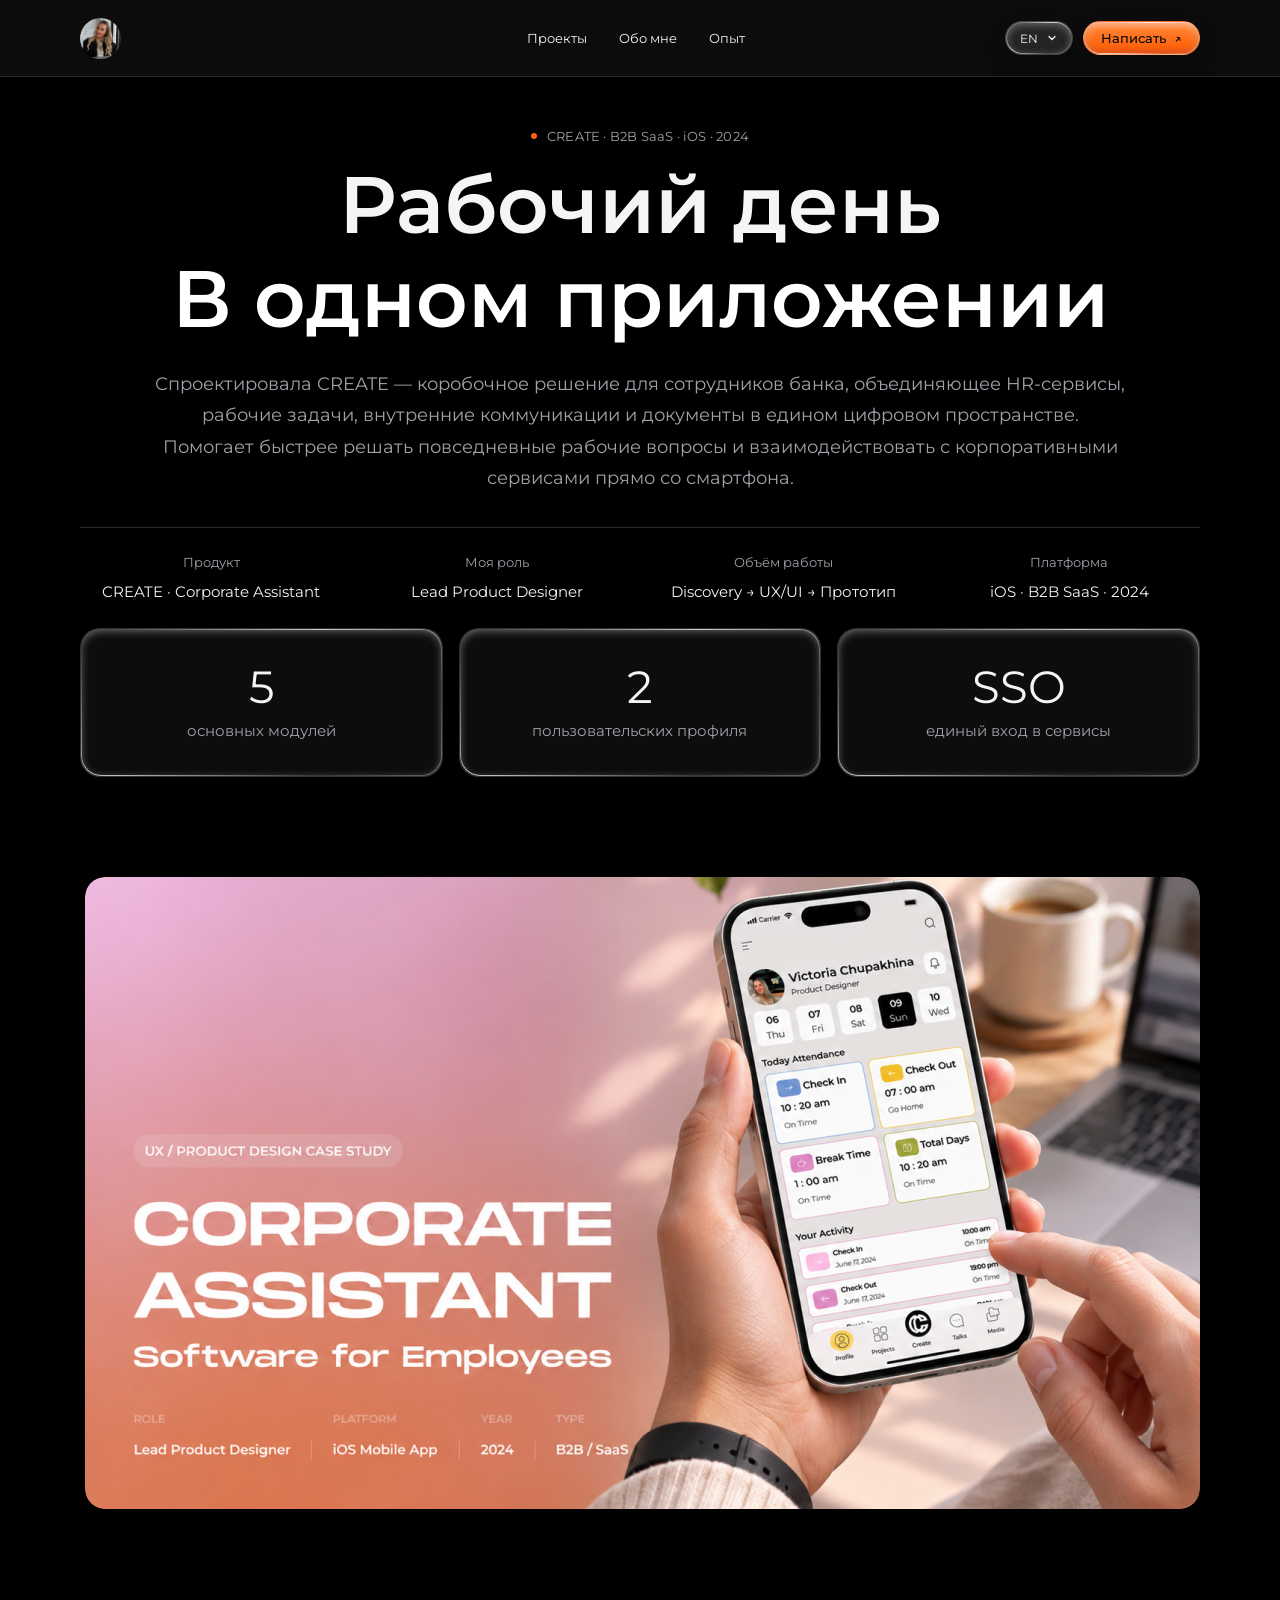
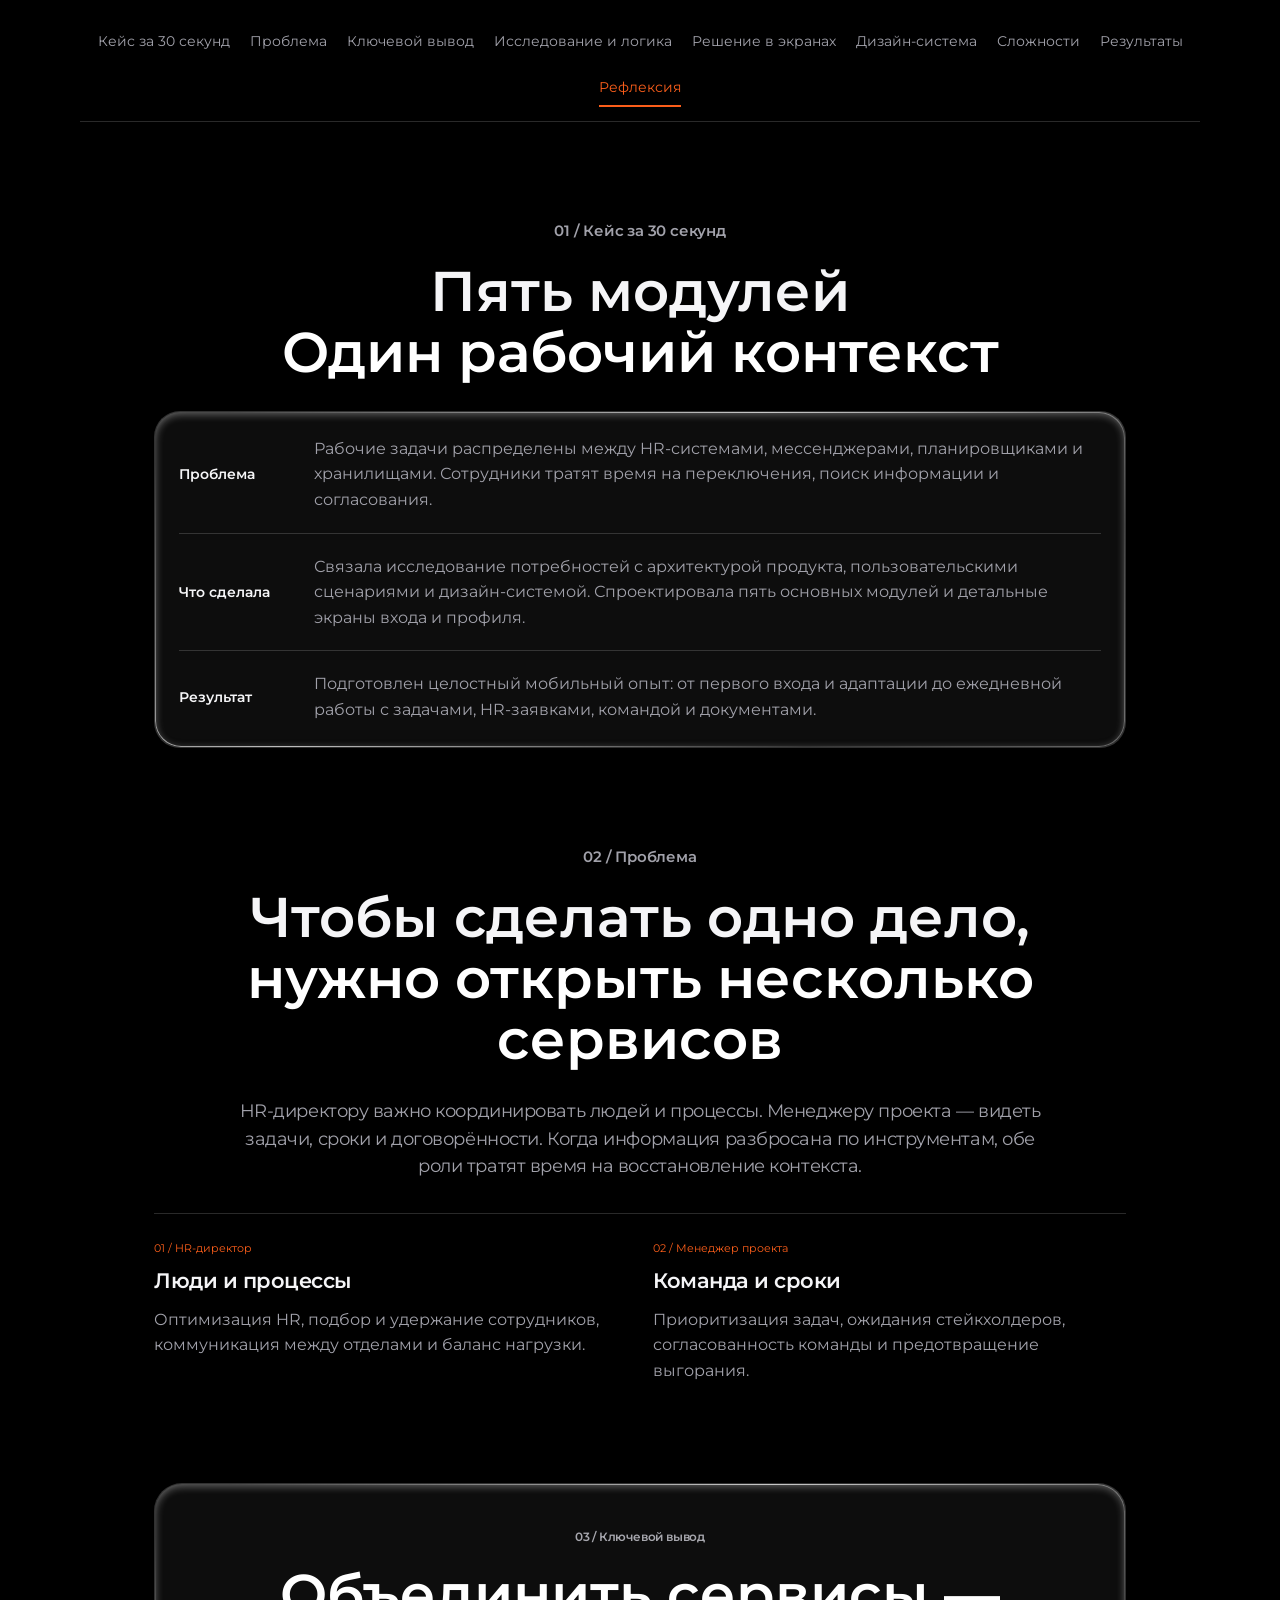
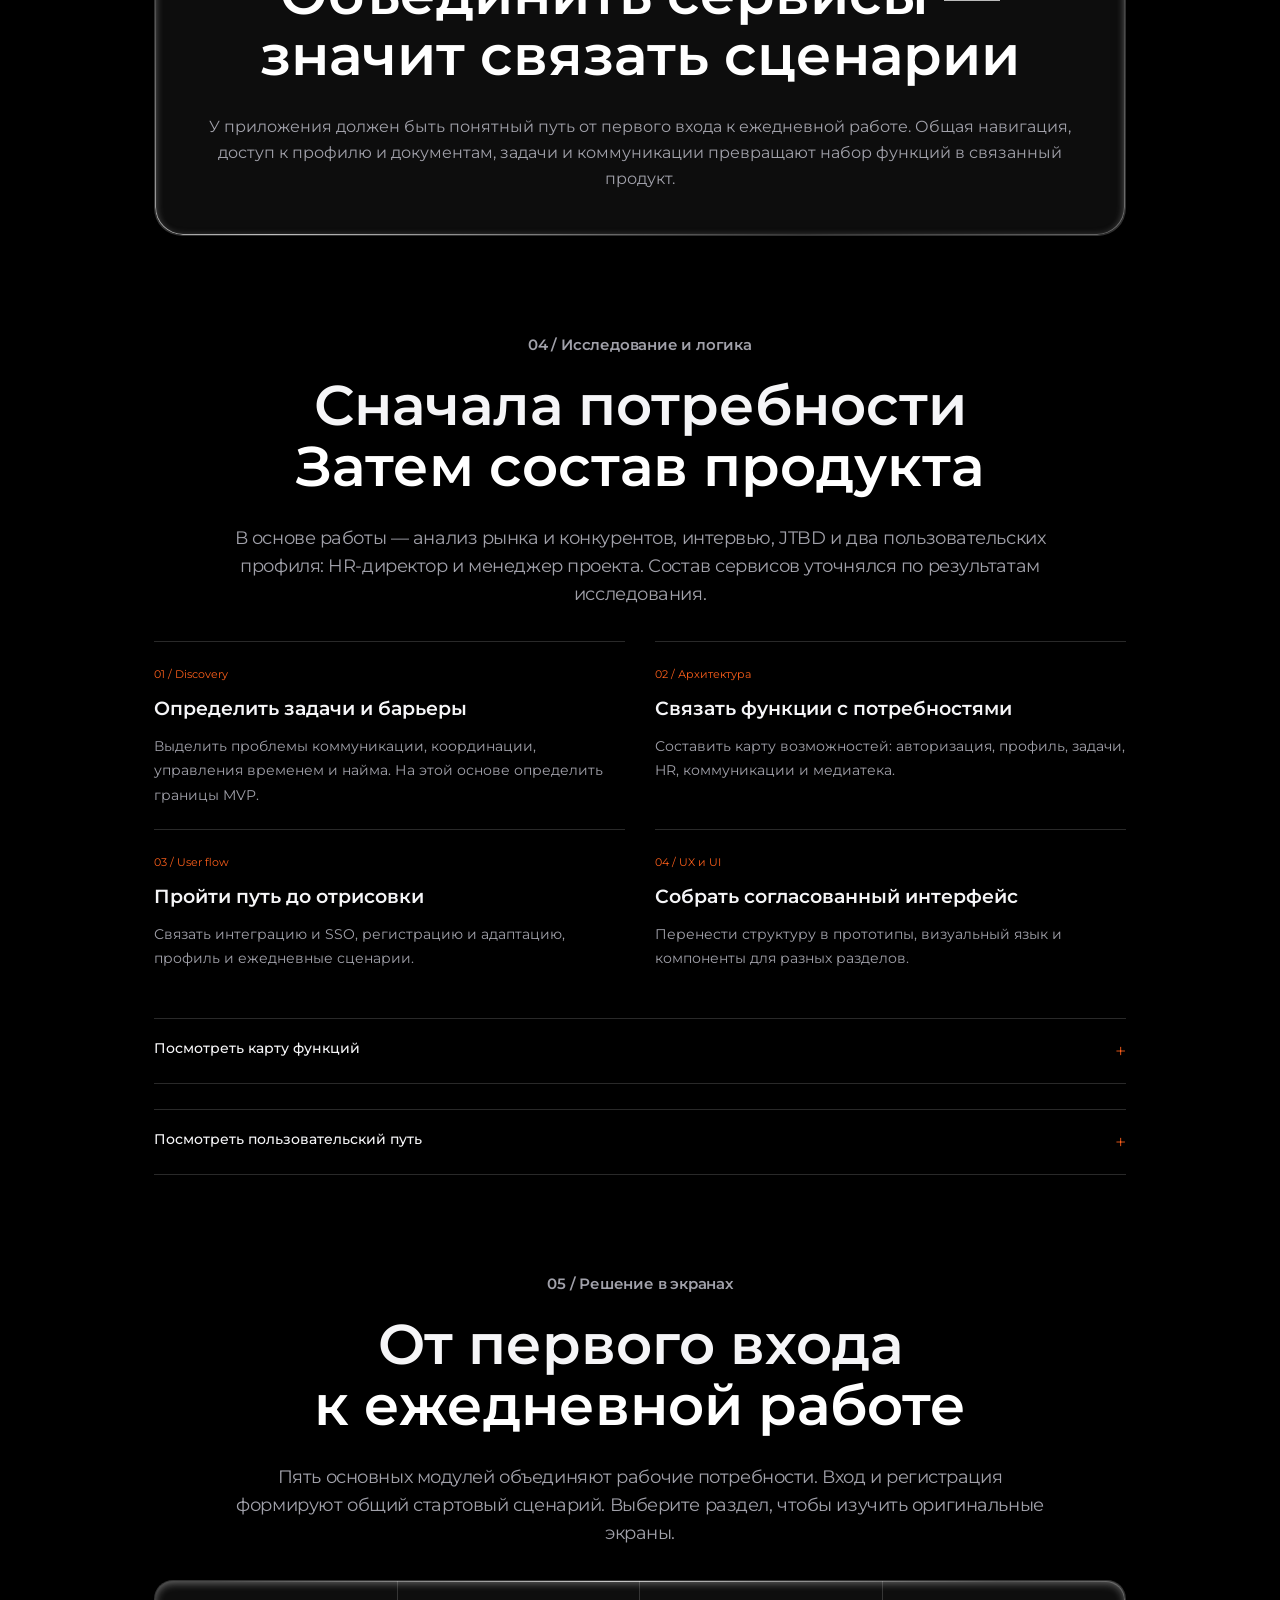
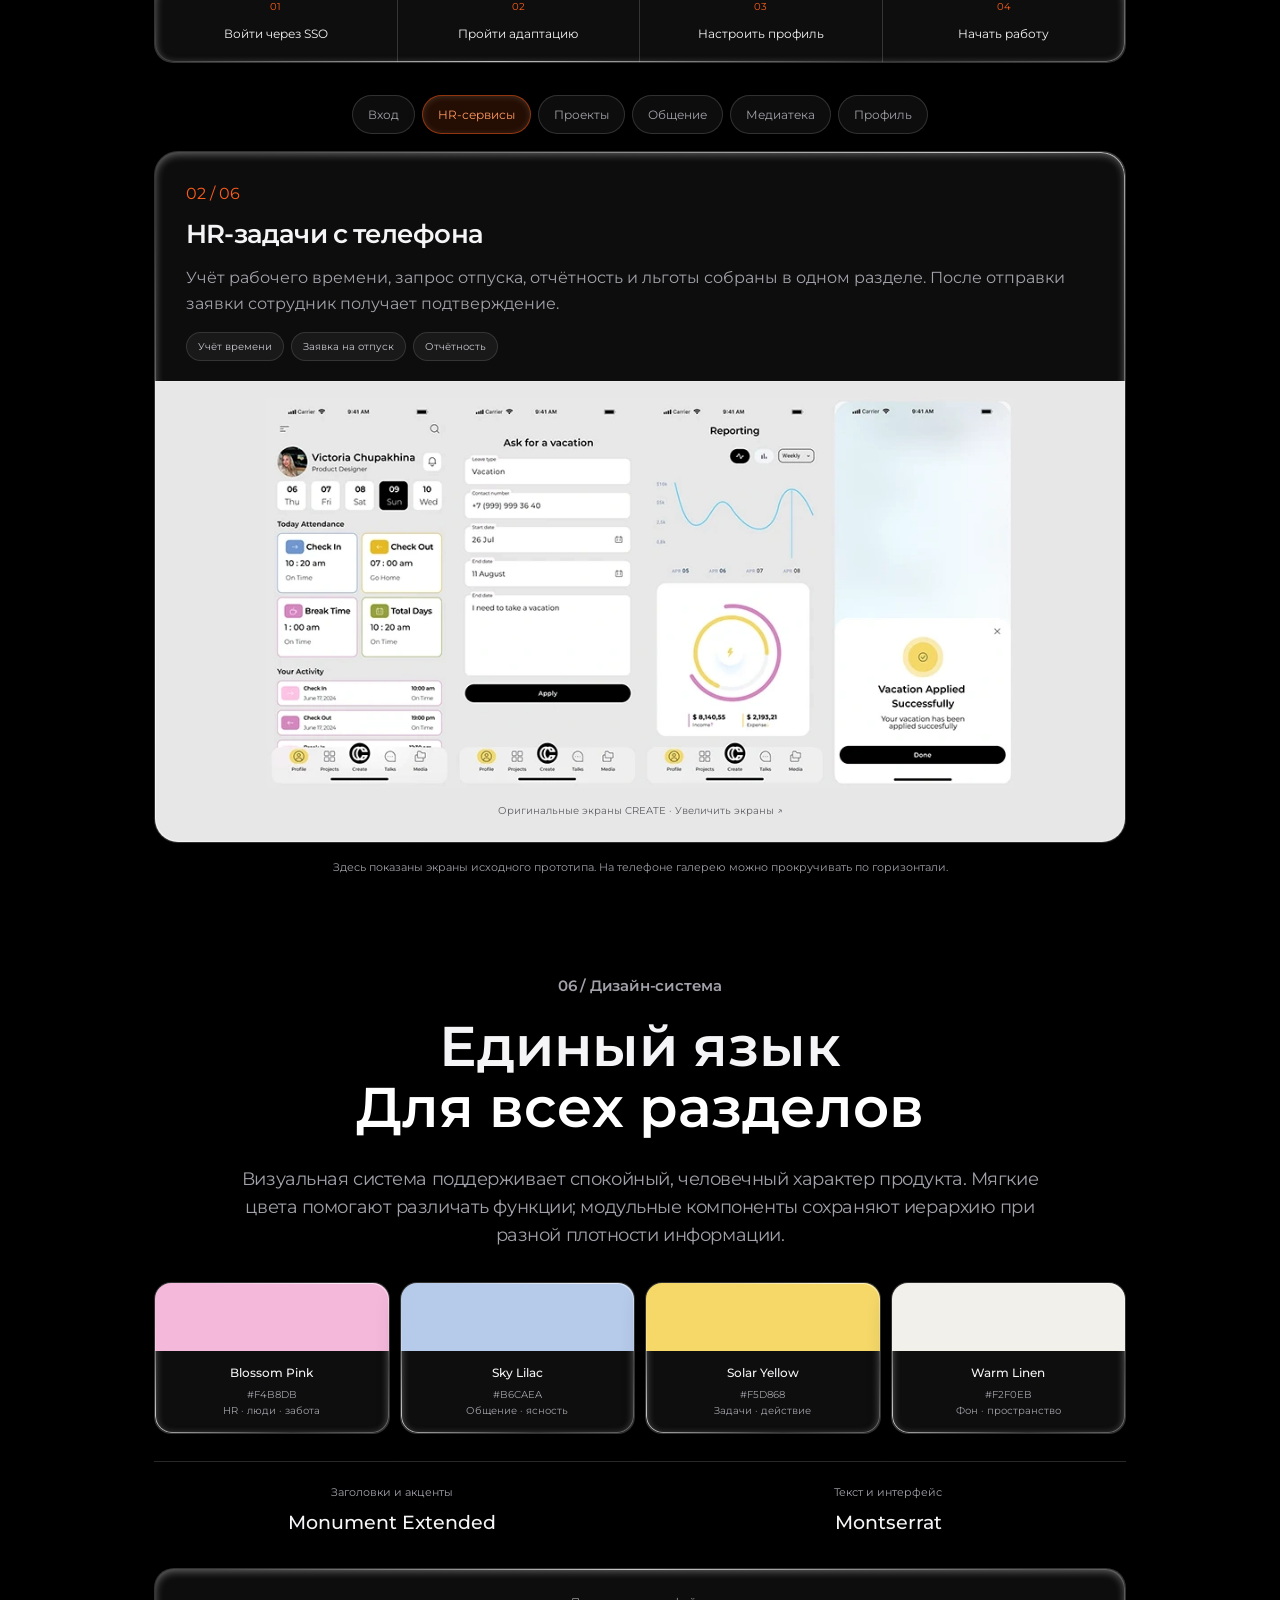
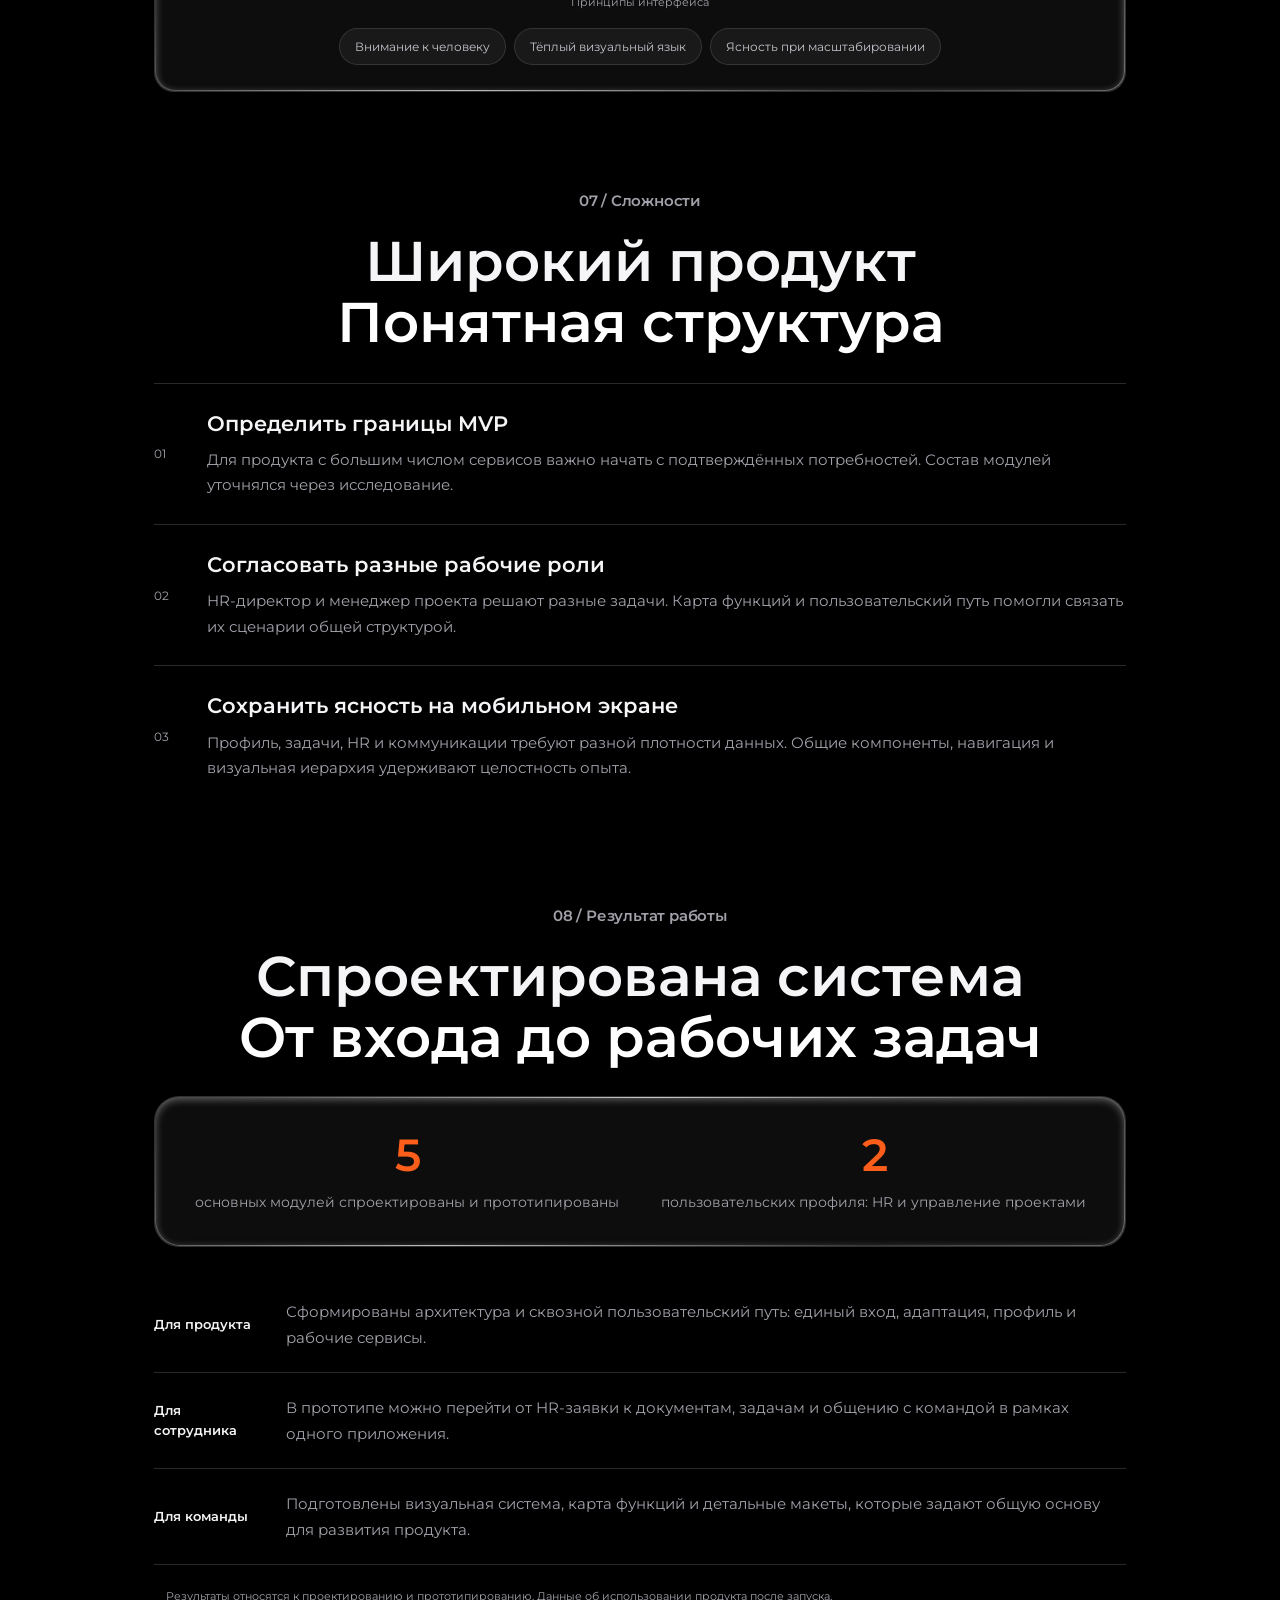
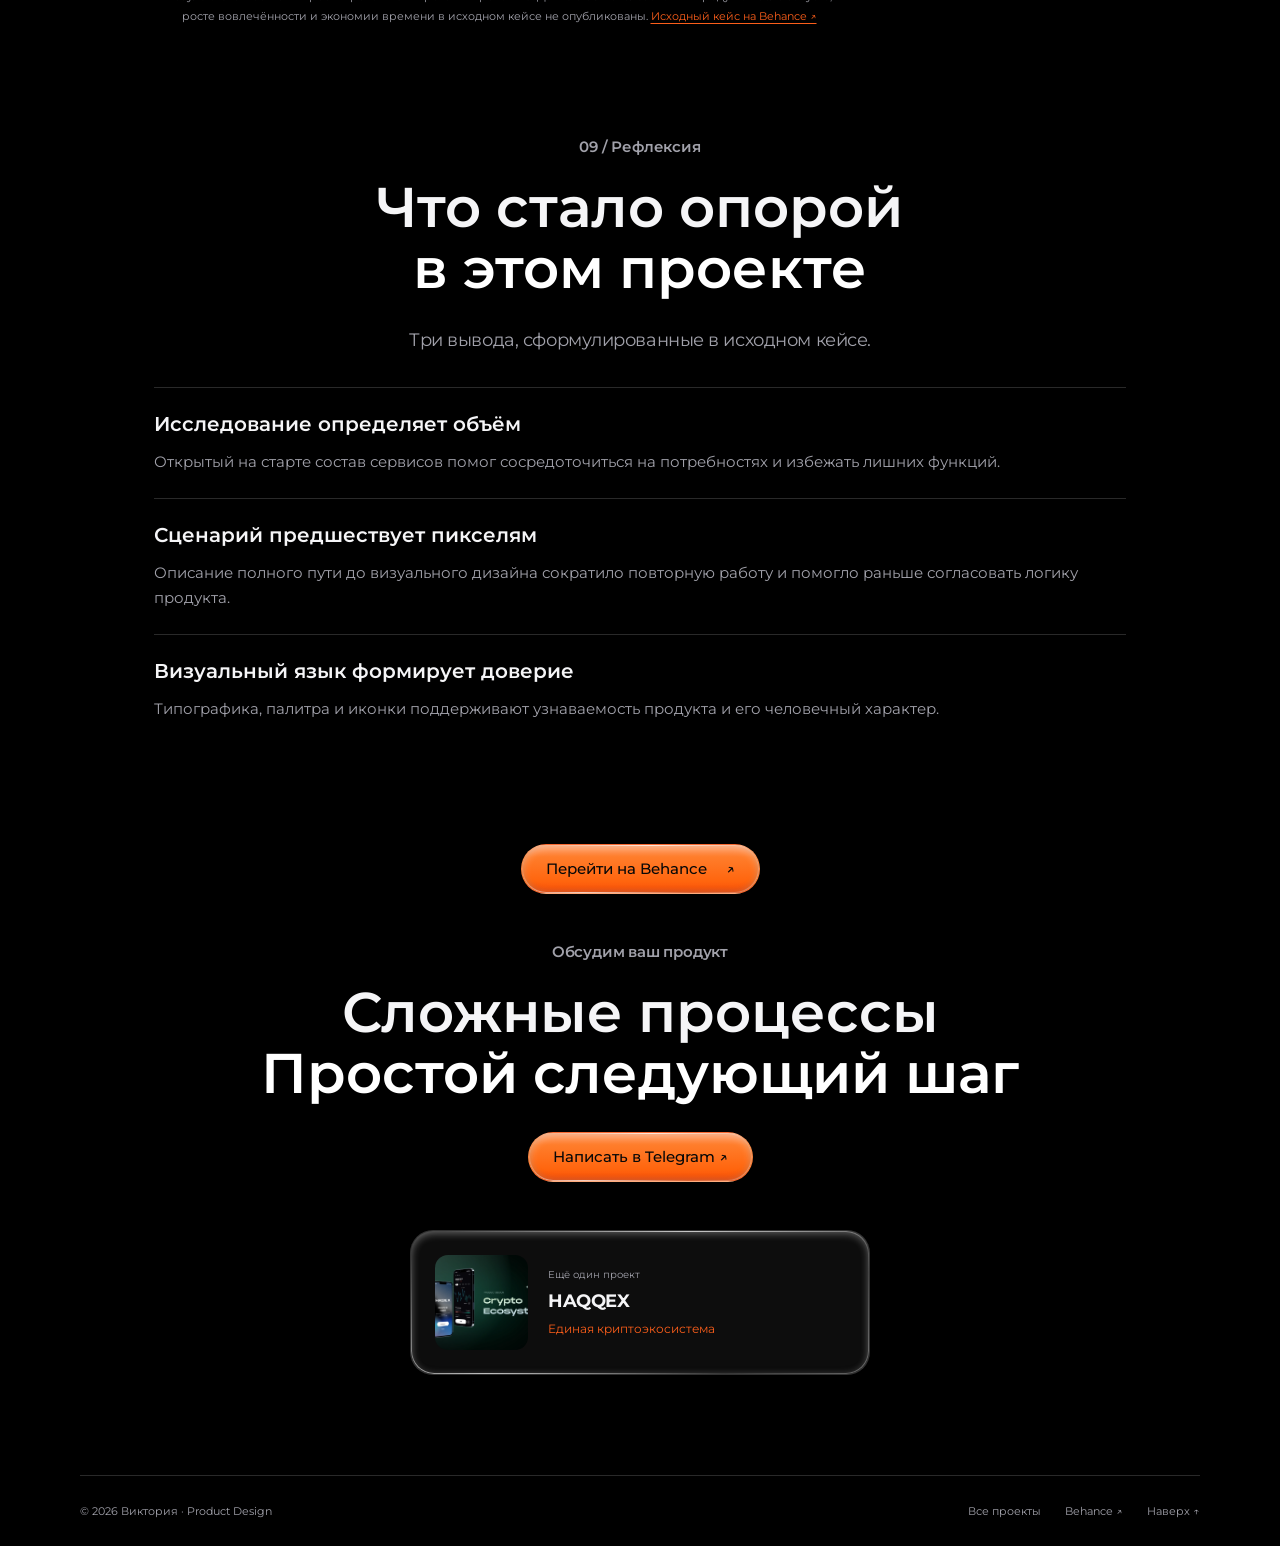
==== case/create/index.html @ 74d1cc62 "Match metric typography and drive mobile marquees reliably with JavaScript" ====
<!doctype html>
<html lang="ru">
<head>
  <meta charset="utf-8">
  <meta name="viewport" content="width=device-width, initial-scale=1">
  <meta name="theme-color" content="#000000">
  <meta name="description" content="CREATE — корпоративный ассистент. Как объединить HR, задачи, коммуникации и документы в одном мобильном продукте.">
  <meta property="og:title" content="CREATE. Рабочий день в одном приложении. — Виктория">
  <meta property="og:description" content="Исследование, архитектура, пять модулей и единая дизайн-система B2B SaaS.">
  <meta property="og:type" content="article">
  <title>CREATE — Виктория · Product Design</title>
  <link rel="icon" href="../../assets/favicon.svg" type="image/svg+xml">
  <link rel="stylesheet" href="../../style.css">
  <link rel="stylesheet" href="../../css/case.css">
  <link rel="stylesheet" href="../../css/case-create.css">
  <link rel="stylesheet" href="../../glass.css?v=case-unified-20261119">
  <link rel="stylesheet" href="../../css/case-create-glass.css">
  <link rel="stylesheet" href="../../css/case-unified.css?v=alignment-20261120">
  <script src="../../js/case-create.js?v=figma-20261123" defer></script>
  <link rel="stylesheet" href="../../css/magic-cursor.css?v=magic-wand-20261119">
  <script src="../../js/magic-cursor.js?v=magic-wand-20261119" defer></script>
  <link rel="alternate" type="text/plain" href="/readable/create.txt" title="Текстовая версия">
<link rel="preload" href="../../assets/fonts/montserrat-variable.ttf" as="font" type="font/ttf" crossorigin>
<link rel="stylesheet" href="../../css/case-figma.css?v=metrics-semibold-20261123">
<link rel="stylesheet" href="../../assets/fonts/montserrat.css?v=all-montserrat-20261122">
</head>
<body class="glass-page case-page case-unified create-page case-figma">
  <a class="skip-link" href="#main">К содержимому / Skip to content</a>
  <header class="site-header">
    <nav class="nav wrap" aria-label="Основная навигация">
      <a class="wordmark" href="../../"><span class="avatar"><img src="../../assets/ui/avatar.png" alt="Виктория" width="41" height="41"></span></a>
      <div class="nav-links"><a href="../../#work" data-copy="work">Проекты</a><a href="../../#about" data-copy="about">Обо мне</a><a href="../../#experience" data-copy="experience">Опыт</a></div>
      <div class="nav-actions"><div class="language-picker"><button id="case-language" class="language glass" type="button" aria-label="Выбрать язык" aria-haspopup="menu" aria-expanded="false" aria-controls="language-menu"><span id="language-label">RU</span><img src="../../assets/ui/chevron-down.svg" alt="" width="12" height="12"></button><div class="language-menu glass" id="language-menu" role="menu" aria-label="Язык / Language" hidden><button type="button" role="menuitemradio" data-language="ru" aria-checked="true"><span>Русский</span><span>RU</span></button><button type="button" role="menuitemradio" data-language="en" aria-checked="false"><span>English</span><span>EN</span></button></div></div><a class="small-cta" href="https://t.me/victoriachupakhina28" target="_blank" rel="noopener" data-copy="hello">Написать ↗</a></div>
    </nav>
    <div class="reading-progress" aria-hidden="true"><span id="reading-progress"></span></div>
  </header>
  <main id="main">
    <div id="case-content">
 <section class="case-hero wrap"><a class="back-link" href="../../?lang=ru#work">← Все проекты</a><p class="case-label"><i aria-hidden="true"></i>CREATE · B2B SaaS · iOS · 2024</p><h1>Рабочий день
<span>В одном приложении</span></h1><p class="case-intro">Спроектировала CREATE — коробочное решение для сотрудников банка, объединяющее HR-сервисы, рабочие задачи, внутренние коммуникации и документы в едином цифровом пространстве. Помогает быстрее решать повседневные рабочие вопросы и взаимодействовать с корпоративными сервисами прямо со смартфона.</p><dl class="case-facts"><div><dt>Продукт</dt><dd>CREATE · Corporate Assistant</dd></div><div><dt>Моя роль</dt><dd>Lead Product Designer</dd></div><div><dt>Объём работы</dt><dd>Discovery → UX/UI → Прототип</dd></div><div><dt>Платформа</dt><dd>iOS · B2B SaaS · 2024</dd></div></dl><div class="case-metrics"><div class="case-metric"><strong>5</strong><span>основных модулей</span></div><div class="case-metric"><strong>2</strong><span>пользовательских профиля</span></div><div class="case-metric"><strong>SSO</strong><span>единый вход в сервисы</span></div></div></section>
 <figure class="wrap create-cover"><img src="../../assets/cases/create/figma-cover-20261123.png" alt="CORPORATE ASSISTANT / 2024 — CREATE · Corporate Assistant" width="1115" height="632" fetchpriority="high"></figure>
 <div class="case-layout wrap"><nav class="case-toc" aria-label="В этом кейсе"><p>В этом кейсе</p><a href="#overview">Кейс за 30 секунд</a><a href="#problem">Проблема</a><a href="#insight">Ключевой вывод</a><a href="#research">Исследование и логика</a><a href="#design">Решение в экранах</a><a href="#system">Дизайн-система</a><a href="#challenges">Сложности</a><a href="#results">Результаты</a><a href="#reflection">Рефлексия</a></nav><div class="case-body">
 <section class="case-section" id="overview"><p class="eyebrow">01 / Кейс за 30 секунд</p><h2>Пять модулей<br>

<span class="heading-accent">Один рабочий контекст</span></h2><div class="summary-panel"><div class="summary-row"><h3>Проблема</h3><p>Рабочие задачи распределены между HR-системами, мессенджерами, планировщиками и хранилищами. Сотрудники тратят время на переключения, поиск информации и согласования.</p></div><div class="summary-row"><h3>Что сделала</h3><p>Связала исследование потребностей с архитектурой продукта, пользовательскими сценариями и дизайн-системой. Спроектировала пять основных модулей и детальные экраны входа и профиля.</p></div><div class="summary-row"><h3>Результат</h3><p>Подготовлен целостный мобильный опыт: от первого входа и адаптации до ежедневной работы с задачами, HR-заявками, командой и документами.</p></div></div></section>
 <section class="case-section" id="problem"><p class="eyebrow">02 / Проблема</p><h2>Чтобы сделать одно дело,<br>

<span class="heading-accent">нужно открыть несколько сервисов</span></h2><p class="body-copy">HR-директору важно координировать людей и процессы. Менеджеру проекта — видеть задачи, сроки и договорённости. Когда информация разбросана по инструментам, обе роли тратят время на восстановление контекста.</p><div class="role-pair"><article><span>01 / HR-директор</span><h3>Люди и процессы</h3><p>Оптимизация HR, подбор и удержание сотрудников, коммуникация между отделами и баланс нагрузки.</p></article><article><span>02 / Менеджер проекта</span><h3>Команда и сроки</h3><p>Приоритизация задач, ожидания стейкхолдеров, согласованность команды и предотвращение выгорания.</p></article></div></section>
 <section class="case-section" id="insight"><div class="insight-panel"><p class="eyebrow">03 / Ключевой вывод</p><h2>Объединить сервисы —<br>

<span>значит связать сценарии</span></h2><p>У приложения должен быть понятный путь от первого входа к ежедневной работе. Общая навигация, доступ к профилю и документам, задачи и коммуникации превращают набор функций в связанный продукт.</p></div></section>
 <section class="case-section" id="research"><p class="eyebrow">04 / Исследование и логика</p><h2>Сначала потребности<br>

<span class="heading-accent">Затем состав продукта</span></h2><p class="body-copy">В основе работы — анализ рынка и конкурентов, интервью, JTBD и два пользовательских профиля: HR-директор и менеджер проекта. Состав сервисов уточнялся по результатам исследования.</p><div class="research-list"><article><small>01 / Discovery</small><h3>Определить задачи и барьеры</h3><p>Выделить проблемы коммуникации, координации, управления временем и найма. На этой основе определить границы MVP.</p></article><article><small>02 / Архитектура</small><h3>Связать функции с потребностями</h3><p>Составить карту возможностей: авторизация, профиль, задачи, HR, коммуникации и медиатека.</p></article><article><small>03 / User flow</small><h3>Пройти путь до отрисовки</h3><p>Связать интеграцию и SSO, регистрацию и адаптацию, профиль и ежедневные сценарии.</p></article><article><small>04 / UX и UI</small><h3>Собрать согласованный интерфейс</h3><p>Перенести структуру в прототипы, визуальный язык и компоненты для разных разделов.</p></article></div><details class="case-disclosure"><summary><span>Посмотреть карту функций</span><span aria-hidden="true">+</span></summary><figure><button class="plain-image" type="button" data-zoom="architecture.webp" aria-label="Увеличить экраны ↗"><img src="../../assets/cases/create/architecture.webp" alt="Оригинальная карта функций CREATE: авторизация и разделы приложения" loading="lazy" width="1400" height="1503"></button></figure></details><details class="case-disclosure"><summary><span>Посмотреть пользовательский путь</span><span aria-hidden="true">+</span></summary><figure><button class="plain-image" type="button" data-zoom="user-flow.webp" aria-label="Увеличить экраны ↗"><img src="../../assets/cases/create/user-flow.webp" alt="Оригинальный пользовательский путь CREATE: от входа к повседневным сценариям" loading="lazy" width="1400" height="1233"></button></figure></details></section>
 <section class="case-section" id="design"><p class="eyebrow">05 / Решение в экранах</p><h2>От первого входа<br>

<span class="heading-accent">к ежедневной работе</span></h2><p class="body-copy">Пять основных модулей объединяют рабочие потребности. Вход и регистрация формируют общий стартовый сценарий. Выберите раздел, чтобы изучить оригинальные экраны.</p><div class="journey-strip"><div><span>01</span><p>Войти через SSO</p></div><div><span>02</span><p>Пройти адаптацию</p></div><div><span>03</span><p>Настроить профиль</p></div><div><span>04</span><p>Начать работу</p></div></div><div class="module-browser"><div class="module-tabs" role="tablist" aria-label="Оригинальные экраны CREATE"><button type="button" class="module-tab" id="module-0" data-module="0" role="tab" aria-controls="module-panel" aria-selected="false" tabindex="-1">Вход</button><button type="button" class="module-tab" id="module-1" data-module="1" role="tab" aria-controls="module-panel" aria-selected="true" tabindex="0">HR-сервисы</button><button type="button" class="module-tab" id="module-2" data-module="2" role="tab" aria-controls="module-panel" aria-selected="false" tabindex="-1">Проекты</button><button type="button" class="module-tab" id="module-3" data-module="3" role="tab" aria-controls="module-panel" aria-selected="false" tabindex="-1">Общение</button><button type="button" class="module-tab" id="module-4" data-module="4" role="tab" aria-controls="module-panel" aria-selected="false" tabindex="-1">Медиатека</button><button type="button" class="module-tab" id="module-5" data-module="5" role="tab" aria-controls="module-panel" aria-selected="false" tabindex="-1">Профиль</button></div><div class="module-panel" id="module-panel" role="tabpanel" tabindex="0"><div class="module-copy"><p class="module-count">02 / 06</p><h3>HR-задачи с телефона</h3><p>Учёт рабочего времени, запрос отпуска, отчётность и льготы собраны в одном разделе. После отправки заявки сотрудник получает подтверждение.</p><ul><li>Учёт времени</li><li>Заявка на отпуск</li><li>Отчётность</li></ul></div><figure class="module-art"><button type="button" data-zoom="hr.webp" aria-label="Увеличить экраны ↗"><img src="../../assets/cases/create/hr.webp" alt="CREATE: учёт рабочего времени, форма отпуска, отчётность и подтверждение заявки" width="835" height="436"></button><figcaption>Оригинальные экраны CREATE · Увеличить экраны ↗</figcaption></figure></div><p class="gallery-note">Здесь показаны экраны исходного прототипа. На телефоне галерею можно прокручивать по горизонтали.</p></div></section>
 <section class="case-section" id="system"><p class="eyebrow">06 / Дизайн-система</p><h2>Единый язык<br>

<span class="heading-accent">Для всех разделов</span></h2><p class="body-copy">Визуальная система поддерживает спокойный, человечный характер продукта. Мягкие цвета помогают различать функции; модульные компоненты сохраняют иерархию при разной плотности информации.</p><div class="token-grid"><div class="token" style="--token:#F4B8DB"><i aria-hidden="true"></i><div><strong>Blossom Pink</strong><small>#F4B8DB<br>HR · люди · забота</small></div></div><div class="token" style="--token:#B6CAEA"><i aria-hidden="true"></i><div><strong>Sky Lilac</strong><small>#B6CAEA<br>Общение · ясность</small></div></div><div class="token" style="--token:#F5D868"><i aria-hidden="true"></i><div><strong>Solar Yellow</strong><small>#F5D868<br>Задачи · действие</small></div></div><div class="token" style="--token:#F2F0EB"><i aria-hidden="true"></i><div><strong>Warm Linen</strong><small>#F2F0EB<br>Фон · пространство</small></div></div></div><div class="type-row"><div><span>Заголовки и акценты</span><strong>Monument Extended</strong></div><div><span>Текст и интерфейс</span><strong>Montserrat</strong></div></div><div class="design-principles"><p>Принципы интерфейса</p><div class="principles"><span>Внимание к человеку</span><span>Тёплый визуальный язык</span><span>Ясность при масштабировании</span></div></div></section>
 <section class="case-section" id="challenges"><p class="eyebrow">07 / Сложности</p><h2>Широкий продукт<br>

<span class="heading-accent">Понятная структура</span></h2><ol class="challenges"><li><span class="number">01</span><div><h3>Определить границы MVP</h3><p>Для продукта с большим числом сервисов важно начать с подтверждённых потребностей. Состав модулей уточнялся через исследование.</p></div></li><li><span class="number">02</span><div><h3>Согласовать разные рабочие роли</h3><p>HR-директор и менеджер проекта решают разные задачи. Карта функций и пользовательский путь помогли связать их сценарии общей структурой.</p></div></li><li><span class="number">03</span><div><h3>Сохранить ясность на мобильном экране</h3><p>Профиль, задачи, HR и коммуникации требуют разной плотности данных. Общие компоненты, навигация и визуальная иерархия удерживают целостность опыта.</p></div></li></ol></section>
 <section class="case-section" id="results"><p class="eyebrow">08 / Результат работы</p><h2>Спроектирована система<br>

<span class="heading-accent">От входа до рабочих задач</span></h2><div class="result-hero"><div><strong>5</strong><p>основных модулей спроектированы и прототипированы</p></div><div><strong>2</strong><p>пользовательских профиля: HR и управление проектами</p></div></div><div class="result-breakdown"><article><h3>Для продукта</h3><p>Сформированы архитектура и сквозной пользовательский путь: единый вход, адаптация, профиль и рабочие сервисы.</p></article><article><h3>Для сотрудника</h3><p>В прототипе можно перейти от HR-заявки к документам, задачам и общению с командой в рамках одного приложения.</p></article><article><h3>Для команды</h3><p>Подготовлены визуальная система, карта функций и детальные макеты, которые задают общую основу для развития продукта.</p></article></div><p class="measurement-note">Результаты относятся к проектированию и прототипированию. Данные об использовании продукта после запуска, росте вовлечённости и экономии времени в исходном кейсе не опубликованы. <a href="https://www.behance.net/gallery/209329083/CREATE-(Corporate-assistant)-Software-for-HR" target="_blank" rel="noopener">Исходный кейс на Behance ↗</a></p></section>
 <section class="case-section" id="reflection"><p class="eyebrow">09 / Рефлексия</p><h2>Что стало опорой<br>

<span class="heading-accent">в этом проекте</span></h2><p class="body-copy">Три вывода, сформулированные в исходном кейсе.</p><ul class="reflection-list"><li><h3>Исследование определяет объём</h3><p>Открытый на старте состав сервисов помог сосредоточиться на потребностях и избежать лишних функций.</p></li><li><h3>Сценарий предшествует пикселям</h3><p>Описание полного пути до визуального дизайна сократило повторную работу и помогло раньше согласовать логику продукта.</p></li><li><h3>Визуальный язык формирует доверие</h3><p>Типографика, палитра и иконки поддерживают узнаваемость продукта и его человечный характер.</p></li></ul></section>
 </div></div><section class="case-bottom" id="full-case"><div class="case-bottom-inner wrap"><a class="button primary" href="https://www.behance.net/gallery/209329083/CREATE-(Corporate-assistant)-Software-for-HR" target="_blank" rel="noopener">Перейти на Behance<span aria-hidden="true">↗</span></a><div><p class="eyebrow">Обсудим ваш продукт</p><h2>Сложные процессы<br>

<span class="heading-accent">Простой следующий шаг</span></h2><a class="button primary" href="https://t.me/victoriachupakhina28" target="_blank" rel="noopener">Написать в Telegram ↗</a></div><a class="case-next" href="https://www.behance.net/gallery/171243765/HAQQEX" target="_blank" rel="noopener"><img src="../../assets/cases/haqqex/hero.webp" alt="HAQQEX" loading="lazy" width="93" height="95"><div><small>Ещё один проект</small><h3>HAQQEX</h3><span>Единая криптоэкосистема</span></div></a></div></section></div>
  </main>
  <footer class="footer wrap"><p>© 2026 <span data-copy="name">Виктория</span> · Product Design</p><div><a href="../../#work" data-copy="allWork">Все проекты</a><a href="https://www.behance.net/victoriabraf2f" target="_blank" rel="noopener">Behance ↗</a><a href="#main" data-copy="top">Наверх ↑</a></div></footer>
  <dialog id="screen-dialog" class="screen-dialog" aria-label="Экран продукта"><button class="dialog-close" type="button" autofocus aria-label="Закрыть">×</button><img id="dialog-image" alt="" width="1920" height="1366"></dialog>
</body>
</html>
---- style.css ----
:root{--ink:#1d1d1f;--muted:#6e6e73;--blue:#0071e3;--surface:#f5f5f7;--line:#d2d2d7;--white:#fff;--radius:28px}*{box-sizing:border-box}html{scroll-behavior:smooth;scroll-padding-top:100px}body{margin:0;background:#fff;color:var(--ink);font-family:'Montserrat',sans-serif;-webkit-font-smoothing:antialiased}a{color:inherit;text-decoration:none}button{font:inherit}button,a,summary{-webkit-tap-highlight-color:transparent}button,summary{cursor:pointer}a:focus-visible,button:focus-visible,summary:focus-visible{outline:3px solid var(--blue);outline-offset:6px}button{color:inherit}img{display:block;width:100%;height:auto}.wrap{width:min(1120px,calc(100% - 80px));margin-inline:auto}.site-header{position:sticky;top:0;z-index:20;background:rgba(255,255,255,.86);backdrop-filter:blur(24px);-webkit-backdrop-filter:blur(24px);border-bottom:1px solid #0000000d}.nav{height:72px;display:flex;align-items:center;justify-content:space-between;gap:24px}.wordmark{display:flex;align-items:center;gap:10px;font-size:15px;font-weight:600;letter-spacing:-.4px}.monogram{font-size:30px;font-weight:700;letter-spacing:-3px;line-height:1;transform:translateY(-3px);margin-right:4px}.nav-links,.nav-actions{display:flex;align-items:center;gap:32px;font-size:13px}.nav-links a:hover,.footer a:hover{color:var(--blue)}.nav-actions{gap:20px}.language{border:0;background:transparent;padding:8px 0;font-size:12px;color:var(--muted)}.small-cta{background:var(--blue);color:#fff;border-radius:30px;padding:9px 17px}.hero{text-align:center;padding-top:100px;padding-bottom:0}.eyebrow{font-size:15px;font-weight:600;margin:0 0 21px;letter-spacing:-.2px}.hero>.eyebrow{color:var(--muted)}h1,h2,h3,p{margin-top:0}h1{font-size:clamp(48px,6.3vw,84px);font-weight:650;letter-spacing:-4.2px;line-height:1.04;margin-bottom:28px}h1 span{background:linear-gradient(100deg,#0071e3 15%,#535bd4 90%);-webkit-background-clip:text;background-clip:text;color:transparent}.hero-description{font-size:21px;line-height:1.5;letter-spacing:-.4px;color:var(--muted);margin-bottom:29px}.hero-actions,.contact-actions{display:flex;align-items:center;justify-content:center;gap:29px}.button{display:inline-flex;align-items:center;justify-content:center;gap:19px;padding:15px 24px;border-radius:40px;font-size:15px;line-height:1.2;transition:background .2s,transform .2s}.primary{color:#fff;background:var(--blue)}.primary:hover,.small-cta:hover{background:#0077ed}.button:hover{transform:translateY(-2px)}.text-link{color:var(--blue);font-size:16px;line-height:1.5}.text-link:hover{text-decoration:underline;text-underline-offset:4px}.text-link span{display:inline-block;margin-left:5px}.hero-domains{margin:27px 0 52px;color:#86868b;font-size:12px;letter-spacing:.45px}.highlights{display:grid;grid-template-columns:repeat(4,1fr);gap:12px;text-align:left}.highlight{border-radius:22px;background:var(--surface);padding:26px 25px;min-height:177px}.highlight:nth-child(2){background:#edf5ff}.highlight:nth-child(3){background:#f0effa}.highlight:nth-child(4){background:#1d1d1f;color:#fff}.highlight .kicker{display:block;font-size:12px;color:var(--muted);margin-bottom:23px}.highlight:last-child .kicker{color:#b5b5bd}.highlight strong{display:block;font-size:36px;line-height:1.06;font-weight:600;letter-spacing:-1.6px}.highlight p{font-size:13px;line-height:1.4;margin:10px 0 0;color:var(--muted)}.highlight:last-child p{color:#b5b5bd}.section{padding-top:112px;padding-bottom:112px}h2{font-size:clamp(36px,4.4vw,56px);line-height:1.09;letter-spacing:-2.3px;font-weight:600;margin-bottom:0}h2 span{color:var(--muted)}.about{display:grid;grid-template-columns:5fr 6fr;gap:100px;align-items:center;padding-top:140px;padding-bottom:140px}.about-photo{position:relative;border-radius:var(--radius);overflow:hidden;background:var(--surface)}.about-photo img{aspect-ratio:1/1.1;object-fit:cover;object-position:center 43%;filter:grayscale(1)}.photo-caption{position:absolute;bottom:0;left:0;right:0;background:linear-gradient(transparent,#0009);color:#fff;font-size:11px;padding:48px 23px 23px}.about-copy .eyebrow{color:var(--muted);font-size:13px}.about-copy p:not(.eyebrow){font-size:18px;line-height:1.55;color:var(--muted);margin:26px 0 24px;max-width:450px}.section-heading{display:flex;justify-content:space-between;align-items:flex-end;gap:40px;margin-bottom:46px}.section-heading .eyebrow{color:var(--muted)}.section-heading>p{color:var(--muted);font-size:16px;line-height:1.55;margin-bottom:3px}.work{background:var(--surface)}.projects{display:grid;grid-template-columns:repeat(2,minmax(0,1fr));gap:24px}.project{background:#fff;border-radius:var(--radius);overflow:hidden;display:flex;flex-direction:column;transition:transform .3s,box-shadow .3s}.project:hover{transform:translateY(-5px);box-shadow:0 16px 32px #00000009}.project-visual{overflow:hidden;position:relative;background:#e8e8ed}.project-visual img{aspect-ratio:1.6;object-fit:cover;transition:transform .6s}.project:hover img{transform:scale(1.035)}.project-copy{padding:29px 30px 31px;position:relative;flex:1}.project-meta{display:flex;justify-content:space-between;gap:16px;font-size:11px;color:var(--muted);margin-bottom:13px;letter-spacing:.4px;text-transform:uppercase}.project h3{font-size:25px;line-height:1.15;letter-spacing:-.8px;font-weight:600;margin:0 30px 13px 0}.project p{font-size:15px;line-height:1.5;color:var(--muted);margin-bottom:22px}.project-link{color:var(--blue);font-size:14px;display:flex;justify-content:space-between;gap:14px}.project-link span:last-child{font-size:20px;line-height:1}.more-projects{margin-top:28px}.more-projects>summary{display:flex;justify-content:center;align-items:center;gap:15px;font-size:15px;color:var(--blue);list-style:none;padding:15px}.more-projects summary::-webkit-details-marker{display:none}.plus{font-size:23px;font-weight:300;transition:transform .2s}.more-projects[open] .plus{transform:rotate(45deg)}.secondary-projects{margin-top:20px}.section-end{text-align:center;margin-top:27px}.skills{display:grid;grid-template-columns:repeat(3,1fr);gap:48px;margin-top:65px}.skill-index{font-size:13px;color:var(--blue);display:block;margin-bottom:26px}.skill h3{font-size:23px;line-height:1.2;font-weight:600;letter-spacing:-.6px;margin-bottom:20px;max-width:240px}.skill ul{list-style:none;padding:0;margin:0;color:var(--muted);font-size:15px;line-height:2}.process{border-top:1px solid var(--line);padding-top:30px;margin-top:55px;display:flex;align-items:center;justify-content:space-between;font-size:19px;letter-spacing:-.5px}.process span:nth-child(even){color:#b8b8bd;font-size:22px;font-weight:300}.experience{background:var(--surface)}.experience-list{border-top:1px solid var(--line)}.industry{border-bottom:1px solid var(--line)}.industry>summary{list-style:none;display:flex;align-items:center;justify-content:space-between;padding:26px 0;gap:20px}.industry>summary::-webkit-details-marker{display:none}.industry-title{font-size:24px;line-height:1.2;font-weight:500;letter-spacing:-.6px}.industry-label{color:var(--muted);font-size:12px;margin-left:auto;margin-right:24px}.industry[open]>summary>.plus{transform:rotate(45deg)}.company{background:#fff;border-radius:22px;padding:30px;margin-bottom:22px}.company h3{font-size:23px;letter-spacing:-.5px;margin-bottom:25px}.company-activities{display:grid;grid-template-columns:1fr 1fr;gap:25px 34px}.activity h4{font-size:15px;font-weight:600;line-height:1.4;margin:0 0 8px}.activity p{font-size:14px;color:var(--muted);line-height:1.65;margin:0}.results{display:grid;grid-template-columns:repeat(3,1fr);gap:12px;margin-top:28px}.result{padding:18px;background:var(--surface);border-radius:15px}.result small{font-size:9px;color:var(--muted);letter-spacing:.5px}.result strong{display:block;font-weight:600;font-size:19px;line-height:1.2;margin:10px 0}.result p{font-size:12px;color:var(--muted);line-height:1.5;margin:0}.education{display:grid;grid-template-columns:1fr 1fr;gap:40px;margin-top:58px}.education-label{grid-column:1/-1;font-size:13px;font-weight:600;color:var(--muted);margin-bottom:-14px}.education-item{display:flex;gap:22px;align-items:flex-start}.education-item>span{color:var(--muted);font-size:13px;min-width:76px;padding-top:3px}.education-item h3{font-size:18px;font-weight:500;line-height:1.3;margin:0 0 8px;letter-spacing:-.3px}.education-item p{font-size:13px;color:var(--muted);line-height:1.5;margin:0}.contact{text-align:center;padding-top:140px;padding-bottom:100px}.contact .eyebrow{color:var(--muted)}.contact h2{font-size:clamp(36px,5vw,64px);letter-spacing:-2.8px}.contact>p:not(.eyebrow){font-size:18px;color:var(--muted);line-height:1.55;margin:27px 0 32px}.copy-email{display:inline-flex;align-items:center;justify-content:center;gap:15px;background:transparent;border:0;padding:16px 0 0;color:var(--muted);font-size:12px;margin-top:17px}.copy-email span{color:var(--blue)}.contact .copy-status{font-size:12px!important;min-height:18px;margin:8px 0 0!important}.footer{border-top:1px solid var(--line);display:flex;justify-content:space-between;gap:20px;padding-top:24px;padding-bottom:28px;font-size:11px;color:var(--muted)}.footer p{margin:0}.footer>div{display:flex;gap:24px}.skip-link{position:fixed;z-index:40;top:-100px;left:20px;background:var(--ink);color:#fff;padding:15px;border-radius:10px}.skip-link:focus{top:10px}
@media(min-width:1600px){.hero{padding-top:120px}}@media(max-width:1000px){.wrap{width:calc(100% - 48px)}.about{gap:55px}.highlight{padding:24px 20px}.highlight strong{font-size:30px}.skills{gap:25px}.hero{padding-top:80px}.industry-label{display:none}.results{grid-template-columns:1fr 1fr}}@media(max-width:700px){html{scroll-padding-top:90px}.wrap{width:calc(100% - 40px)}.nav{height:64px;gap:12px}.nav-links{gap:18px;font-size:12px}.nav-links a:last-child{display:none}.nav-actions{gap:14px}.small-cta{display:none}.wordmark{font-size:13px;gap:5px}.monogram{font-size:27px}.hero{padding-top:67px}.hero>.eyebrow{font-size:13px;margin-bottom:20px}h1{font-size:clamp(40px,9.4vw,64px);letter-spacing:-2.2px;line-height:1.07;margin-bottom:23px}.hero-description{font-size:17px;line-height:1.5;letter-spacing:-.25px}.desktop-break{display:none}.hero-actions{gap:21px}.button{font-size:13px;padding:14px 20px}.text-link{font-size:14px}.hero-domains{font-size:10px;letter-spacing:0;margin:27px 0 37px}.highlights{grid-template-columns:1fr 1fr;gap:10px}.highlight{padding:21px;min-height:164px;border-radius:20px}.highlight .kicker{font-size:11px;margin-bottom:20px}.highlight strong{font-size:31px}.highlight p{font-size:12px}.section{padding-top:75px;padding-bottom:75px}h2{font-size:38px;letter-spacing:-1.6px}.about{grid-template-columns:1fr;gap:34px;padding-top:80px;padding-bottom:80px}.about-photo{max-width:450px;width:100%;margin:auto}.about-photo img{aspect-ratio:1.15}.about-copy p:not(.eyebrow){font-size:17px;margin-top:22px}.about-copy h2 br:nth-of-type(1){display:none}.section-heading{display:block;margin-bottom:30px}.section-heading>p{margin:20px 0 0;font-size:15px}.section-heading .eyebrow{font-size:13px;margin-bottom:16px}.projects{grid-template-columns:1fr;gap:20px}.project{border-radius:22px}.project-copy{padding:24px}.project h3{font-size:25px}.project p{font-size:14px}.project-meta{font-size:10px}.skills{grid-template-columns:1fr;gap:35px;margin-top:39px}.skill{position:relative;padding-left:47px}.skill-index{position:absolute;left:0;top:4px;margin:0}.skill h3{font-size:23px;max-width:none;margin-bottom:13px}.skill ul{font-size:14px;line-height:1.9}.process{margin-top:38px;font-size:13px;padding-top:23px;letter-spacing:-.2px}.process span:nth-child(even){font-size:17px}.industry-title{font-size:21px}.industry>summary{padding:24px 0}.company{padding:22px;border-radius:20px}.company h3{font-size:21px}.company-activities{grid-template-columns:1fr;gap:22px}.results{grid-template-columns:1fr}.education{grid-template-columns:1fr;gap:28px;margin-top:40px}.education-label{margin-bottom:0}.education-item{gap:15px}.contact{padding-top:80px;padding-bottom:60px}.contact h2{font-size:39px;letter-spacing:-1.8px}.contact>p:not(.eyebrow){font-size:16px;margin:24px 0}.contact-actions{gap:23px}.copy-email{font-size:11px;gap:10px}.footer{flex-direction:column;font-size:11px;gap:17px;padding-bottom:25px}.footer>div{justify-content:space-between}.footer>div a{padding:4px 0}}
@media(prefers-reduced-motion:reduce){html{scroll-behavior:auto}*,*:before,*:after{transition:none!important;animation:none!important}}
---- css/case.css ----
.case-page{--case-mint:#70e4c6;--case-purple:#9279c9}.case-hero{padding-top:43px;padding-bottom:58px}.back-link{display:inline-flex;align-items:center;gap:9px;color:var(--muted);font-size:13px;padding:7px 0}.back-link:hover{color:var(--blue)}.case-label{display:flex;align-items:center;gap:10px;margin:58px 0 23px;color:var(--muted);font-size:12px;letter-spacing:.2px}.case-label i{width:6px;height:6px;background:var(--blue);border-radius:50%}.case-hero h1{font-size:clamp(48px,6.1vw,78px);line-height:1.06;letter-spacing:-3.8px;max-width:1000px;margin-bottom:26px}.case-hero h1 span{display:block}.case-intro{max-width:760px;font-size:21px;line-height:1.55;letter-spacing:-.35px;color:var(--muted);margin-bottom:37px}.case-facts{display:grid;grid-template-columns:1.4fr 1fr 1fr 1fr;gap:24px;border-top:1px solid var(--line);padding-top:24px}.case-facts dt{color:var(--muted);font-size:11px;margin-bottom:8px}.case-facts dd{font-size:13px;font-weight:500;margin:0;line-height:1.6}.case-metrics{display:grid;grid-template-columns:repeat(3,1fr);gap:12px;margin-top:36px}.case-metric{padding:25px 28px;border-radius:22px;background:var(--surface)}.case-metric:nth-child(2){background:#edf5ff}.case-metric:nth-child(3){background:#f0effa}.case-metric strong{font-size:48px;line-height:1.1;letter-spacing:-2.3px;font-weight:600;display:block;margin-bottom:9px}.case-metric span{font-size:13px;line-height:1.4;color:var(--muted)}.case-showcase{margin-top:0;margin-bottom:0}.screen-button{display:block;width:100%;position:relative;padding:0;border:0;border-radius:28px;overflow:hidden;background:#080b12;text-align:left}.screen-button picture{display:block}.screen-button img{width:100%;height:auto;transition:transform .6s}.screen-button:hover img{transform:scale(1.015)}.image-expand{position:absolute;right:22px;bottom:22px;display:flex;gap:8px;align-items:center;background:#fffef8;color:var(--ink);padding:11px 15px;border-radius:30px;font-size:12px;box-shadow:0 4px 18px #0001}.case-showcase figcaption{display:flex;justify-content:space-between;gap:20px;color:var(--muted);font-size:11px;line-height:1.6;padding:16px 4px}.case-showcase figcaption a{color:var(--blue)}.case-layout{display:grid;grid-template-columns:175px minmax(0,1fr);gap:65px;align-items:start;margin-top:68px}.case-toc{position:sticky;top:108px;padding-bottom:35px}.case-toc>p{font-size:10px;text-transform:uppercase;letter-spacing:1px;color:var(--muted);margin-bottom:19px}.case-toc a{display:block;color:var(--muted);font-size:12px;line-height:1.4;padding:11px 0 11px 15px;border-left:1px solid #e6e6e9;transition:color .2s,border-color .2s}.case-toc a[aria-current="location"]{border-color:var(--blue);color:var(--blue)}.case-toc a:hover{color:var(--blue)}.case-body{min-width:0}.case-section{padding:0 0 94px;scroll-margin-top:112px}.case-section+.case-section{padding-top:0}.case-section .eyebrow{font-size:12px;line-height:1.5;color:var(--muted);margin-bottom:18px}.case-section h2{font-size:clamp(32px,3.8vw,46px);line-height:1.12;letter-spacing:-1.9px;margin-bottom:25px}.case-section .body-copy{font-size:17px;line-height:1.75;color:var(--muted);max-width:730px;margin-bottom:24px}.case-section h3{font-size:21px;line-height:1.3;font-weight:600;letter-spacing:-.5px}.summary-panel{border-radius:26px;background:var(--surface);padding:33px 35px}.summary-row{display:grid;grid-template-columns:115px minmax(0,1fr);gap:20px;padding:20px 0;border-bottom:1px solid #dedee4}.summary-row:first-child{padding-top:0}.summary-row:last-child{padding-bottom:0;border:0}.summary-row h3{font-size:13px;margin:3px 0 0;letter-spacing:0}.summary-row p{font-size:15px;line-height:1.7;color:var(--muted);margin:0}.role-pair{display:grid;grid-template-columns:1fr 1fr;gap:26px;border-top:1px solid var(--line);padding-top:27px;margin-top:32px}.role-pair span{display:block;font-size:11px;color:var(--blue);margin-bottom:12px}.role-pair h3{margin-bottom:12px}.role-pair p{font-size:14px;line-height:1.7;color:var(--muted);margin:0}.ttv{margin-top:32px;padding:24px 27px;background:#edf5ff;border-radius:20px}.ttv>span{font-size:11px;color:#437196}.ttv p{font-size:19px;line-height:1.5;letter-spacing:-.4px;margin:12px 0 8px}.ttv p b{font-weight:400;color:var(--blue);margin:0 10px}.ttv small{color:var(--muted);font-size:12px;line-height:1.6}.insight-panel{position:relative;overflow:hidden;background:#1d1d1f;color:white;padding:44px 42px;border-radius:28px}.insight-panel .eyebrow{color:#a7a7ae}.insight-panel h2{font-size:40px;letter-spacing:-1.5px;max-width:650px;margin-bottom:24px}.insight-panel h2 span{color:#8cbaf1}.insight-panel p:last-child{color:#b7b7bf;font-size:16px;line-height:1.75;margin:0}.hypothesis-title{display:flex;align-items:center;justify-content:space-between;gap:20px;margin:31px 0 16px}.hypothesis-title p{font-size:11px;line-height:1.5;color:var(--muted);margin:0}.hypothesis-tabs{display:grid;grid-template-columns:repeat(4,minmax(0,1fr));gap:7px;margin-bottom:12px}.hypothesis-tab{display:flex;flex-direction:column;align-items:flex-start;gap:11px;padding:18px 13px;text-align:left;background:var(--surface);border:1px solid transparent;border-radius:16px;color:var(--muted);font-size:12px;line-height:1.4}.hypothesis-tab span{font-size:11px;color:#86868b}.hypothesis-tab[aria-selected="true"]{background:#edf5ff;border-color:#bcd7f7;color:#0061c2}.hypothesis-tab[aria-selected="true"] span{color:var(--blue)}.hypothesis-panel{background:var(--surface);padding:30px;border-radius:22px;min-height:265px}.hypothesis-panel .hypothesis-why{font-size:13px;color:var(--muted);line-height:1.65;margin-bottom:20px}.hypothesis-panel h3{margin:10px 0 12px;font-size:25px;letter-spacing:-.8px}.hypothesis-panel .hypothesis-desc{font-size:15px;color:var(--muted);line-height:1.75;margin:0}.hypothesis-panel .panel-index{color:var(--blue);font-size:11px}.solutions{counter-reset:solution;display:grid;grid-template-columns:1fr 1fr;gap:0 30px;margin-top:35px}.solution{counter-increment:solution;border-top:1px solid var(--line);padding:26px 0 12px}.solution:before{content:"0" counter(solution);display:block;color:var(--blue);font-size:11px;margin-bottom:17px}.solution h3{font-size:20px;margin-bottom:13px}.solution p{font-size:14px;line-height:1.75;color:var(--muted);margin-bottom:0}.design-principles{margin-top:34px;border:1px solid var(--line);padding:26px;border-radius:20px}.design-principles>p{font-size:11px;color:var(--muted);margin-bottom:19px}.principles{display:flex;gap:8px;flex-wrap:wrap}.principles span{border-radius:30px;background:var(--surface);font-size:12px;padding:10px 15px}.swatches{display:flex;align-items:center;gap:10px;margin-top:22px;color:var(--muted);font-size:11px}.swatch{width:21px;height:21px;border-radius:50%;border:1px solid #0001;display:inline-block}.swatch.mint{background:var(--case-mint)}.swatch.purple{background:var(--case-purple)}.swatch.ink{background:#1d1d1f}.challenges{list-style:none;padding:0;margin:30px 0 0}.challenges li{display:grid;grid-template-columns:33px 1fr;gap:20px;border-top:1px solid var(--line);padding:26px 0}.challenges .number{font-size:12px;color:var(--muted);padding-top:5px}.challenges h3{margin-bottom:10px}.challenges p{color:var(--muted);font-size:15px;line-height:1.7;margin:0}.result-hero{background:#edf5ff;padding:33px;border-radius:25px;display:grid;grid-template-columns:1fr 1fr;gap:30px}.result-hero strong{display:block;color:var(--blue);font-size:52px;line-height:1.1;letter-spacing:-2.6px;font-weight:600}.result-hero p{font-size:14px;line-height:1.6;margin:12px 0 0;color:var(--muted)}.result-breakdown{margin-top:30px}.result-breakdown article{display:grid;grid-template-columns:118px 1fr;gap:22px;padding:22px 0;border-bottom:1px solid var(--line)}.result-breakdown h3{font-size:13px;letter-spacing:0;line-height:1.5;margin:0}.result-breakdown p{font-size:15px;color:var(--muted);line-height:1.7;margin:0}.measurement-note{margin-top:22px;color:var(--muted);font-size:11px;line-height:1.8;max-width:690px}.measurement-note a{color:var(--blue);text-decoration:underline;text-underline-offset:3px}.takeaway{background:var(--surface);padding:32px;border-radius:24px}.takeaway h3{font-size:24px;line-height:1.3;margin-bottom:18px}.takeaway p{font-size:16px;color:var(--muted);line-height:1.75;margin:0}.case-bottom{margin-top:15px;padding:65px 0 70px;background:var(--surface)}.case-bottom-inner{display:flex;align-items:center;justify-content:space-between;gap:45px}.case-bottom .eyebrow{color:var(--muted);font-size:12px;margin-bottom:15px}.case-bottom h2{font-size:43px;line-height:1.15;letter-spacing:-1.8px;margin-bottom:25px}.case-bottom .button{font-size:14px}.case-next{display:flex;align-items:center;gap:20px;background:#fff;border-radius:23px;padding:17px;width:330px;flex-shrink:0;transition:transform .2s}.case-next:hover{transform:translateY(-3px)}.case-next img{width:93px;height:95px;object-fit:cover;border-radius:13px}.case-next small{color:var(--muted);font-size:10px;display:block;margin-bottom:9px}.case-next h3{font-size:18px;line-height:1.3;letter-spacing:-.5px;margin:0 0 5px}.case-next span{color:var(--blue);font-size:12px}.case-page .footer{padding-top:28px;padding-bottom:28px;border:0}.reading-progress{height:2px;position:absolute;bottom:-1px;left:0;right:0}.reading-progress span{display:block;height:2px;background:var(--blue);width:0}.screen-dialog{border:0;padding:0;border-radius:20px;background:#080b12;max-width:95vw;max-height:92vh;width:1200px;overflow:auto}.screen-dialog::backdrop{background:#000b;backdrop-filter:blur(8px)}.screen-dialog img{display:block;width:100%;height:auto}.dialog-close{position:sticky;float:right;right:12px;top:12px;margin:12px 12px -52px 0;z-index:1;border:1px solid #ddd;background:#fff;color:#1d1d1f;font-size:26px;border-radius:50%;width:38px;height:38px;line-height:30px}.case-page:has(dialog[open]){overflow:hidden}
@media(min-width:1600px){.case-hero{padding-top:50px}}
@media(max-width:1000px){.case-layout{gap:35px;grid-template-columns:145px minmax(0,1fr)}.case-facts{grid-template-columns:repeat(4,1fr)}.case-metric{padding:24px}.case-metric strong{font-size:43px}.summary-panel{padding:27px}.summary-row{grid-template-columns:90px 1fr;gap:14px}.insight-panel{padding:32px}.insight-panel h2{font-size:34px}.hypothesis-tabs{grid-template-columns:1fr 1fr}.case-next{width:290px}.case-bottom h2{font-size:35px}}
@media(max-width:760px){.case-hero{padding-top:25px;padding-bottom:30px}.case-label{margin-top:38px;font-size:11px;gap:8px}.case-hero h1{font-size:clamp(39px,8.3vw,62px);letter-spacing:-2px;line-height:1.09}.case-intro{font-size:17px;line-height:1.65;margin-bottom:28px}.case-facts{grid-template-columns:1fr 1fr;gap:21px 16px;padding-top:22px;margin-bottom:0}.case-facts dt{font-size:10px}.case-facts dd{font-size:12px}.case-metrics{margin-top:27px;gap:8px}.case-metric{padding:19px 14px;border-radius:17px}.case-metric strong{font-size:34px;letter-spacing:-1.7px}.case-metric span{font-size:11px}.screen-button{border-radius:20px}.image-expand{font-size:10px;right:12px;bottom:12px;padding:9px 12px}.case-showcase figcaption{font-size:10px;gap:12px;padding-top:12px}.case-layout{display:block;margin-top:38px}.case-toc{position:sticky;top:64px;z-index:10;display:flex;overflow-x:auto;gap:20px;background:#ffffffed;backdrop-filter:blur(18px);margin:0 -20px 38px;padding:0 20px;border-bottom:1px solid #eee;scrollbar-width:none}.case-toc::-webkit-scrollbar{display:none}.case-toc>p{display:none}.case-toc a{white-space:nowrap;border-left:0;border-bottom:2px solid transparent;font-size:11px;padding:17px 0}.case-toc a[aria-current="location"]{border-bottom-color:var(--blue)}.case-section{padding-bottom:65px;scroll-margin-top:130px}.case-section h2{font-size:34px;letter-spacing:-1.3px}.case-section .eyebrow{font-size:11px;margin-bottom:15px}.case-section .body-copy{font-size:16px;line-height:1.75}.summary-panel{padding:25px;border-radius:22px}.summary-row{grid-template-columns:1fr;gap:8px;padding:20px 0}.summary-row h3{font-size:12px}.summary-row p{font-size:14px}.role-pair{gap:22px}.role-pair h3{font-size:18px}.role-pair p{font-size:13px}.ttv{padding:22px}.ttv p{font-size:17px}.ttv p b{margin:0 5px}.ttv small{font-size:11px}.insight-panel{padding:30px 25px;border-radius:23px}.insight-panel h2{font-size:33px}.insight-panel p:last-child{font-size:15px}.hypothesis-title{display:block}.hypothesis-title p{margin:9px 0}.hypothesis-tab{padding:16px;font-size:12px;gap:8px}.hypothesis-panel{padding:25px;min-height:285px}.hypothesis-panel h3{font-size:23px}.hypothesis-panel .hypothesis-desc{font-size:14px}.solutions{grid-template-columns:1fr;gap:15px}.solution{padding-top:23px}.solution h3{font-size:21px}.solution p{font-size:15px}.design-principles{padding:23px}.principles span{font-size:11px}.challenges li{grid-template-columns:22px 1fr;gap:16px;padding:23px 0}.challenges h3{font-size:20px}.challenges p{font-size:14px}.result-hero{padding:25px;gap:20px;border-radius:22px}.result-hero strong{font-size:42px;letter-spacing:-2px}.result-hero p{font-size:12px}.result-breakdown article{grid-template-columns:1fr;gap:9px;padding:22px 0}.result-breakdown p{font-size:14px}.takeaway{padding:26px}.takeaway h3{font-size:23px}.takeaway p{font-size:15px}.case-bottom{margin-top:0;padding:50px 0}.case-bottom-inner{display:block}.case-bottom h2{font-size:35px}.case-next{width:100%;margin-top:35px;max-width:400px}.case-page .footer{gap:17px}.screen-dialog{max-width:100vw;width:100vw;border-radius:0}}
@media(prefers-reduced-motion:reduce){.screen-button img{transition:none}}

.case-metric strong,.result-hero strong{white-space:nowrap}.case-metric strong small,.result-hero strong small{font-size:.43em;letter-spacing:-.3px}
@media(max-width:380px){.case-metric{padding-inline:10px}.case-metric strong{font-size:26px}}
@media(min-width:701px) and (max-width:760px){.case-toc{top:72px}}

/* Author screens */

.product-screen-tabs{display:flex;flex-wrap:wrap;gap:8px;margin:28px 0 19px}
.product-screen-tab{border:0;border-radius:24px;padding:11px 16px;background:var(--surface);font-size:12px;color:var(--muted)}
.product-screen-tab[aria-selected=true]{background:var(--blue);color:#fff}
.product-screen-copy{padding:27px;background:var(--surface);border-radius:23px;margin-bottom:18px}
.product-screen-copy>span{font-size:11px;color:var(--blue);display:block;margin-bottom:14px}
.product-screen-copy h3{font-size:25px;letter-spacing:-.7px;margin-bottom:13px}
.product-screen-copy p{font-size:15px;color:var(--muted);line-height:1.7;margin:0}
.product-screen-figure{margin:0}
.product-gallery .screen-button,.case-showcase .screen-button{background:var(--surface);border:1px solid #e8e8ed}
.product-gallery .screen-button img{aspect-ratio:7620/4764;object-fit:contain}
.screen-dialog:has(.product-dialog-controls){width:min(1700px,96vw);background:#fff}
.product-dialog-controls{position:sticky;bottom:0;display:flex;justify-content:center;align-items:center;gap:17px;background:#fffffff5;backdrop-filter:blur(14px);padding:12px 22px;border-top:1px solid var(--line);font-size:12px;z-index:2}
.product-dialog-controls button{border:0;background:var(--surface);border-radius:50%;width:36px;height:36px;font-size:19px}
.product-dialog-controls a{color:var(--blue);margin-left:auto;font-size:11px}
.product-dialog-controls span{min-width:110px;text-align:center}

@media(max-width:760px){.product-screen-copy{padding:24px}.product-screen-copy h3{font-size:23px}.product-screen-copy p{font-size:14px}.product-screen-tab{font-size:11px;padding:10px 13px}.product-dialog-controls{gap:10px;padding:10px;font-size:11px;flex-wrap:wrap}.product-dialog-controls a{width:100%;text-align:center;margin:0}.product-dialog-controls span{min-width:120px}}

.result-breakdown article{align-items:center}


.case-hero h1{font-size:clamp(44px,5.4vw,70px);letter-spacing:-3px}
.benefits-table{width:100%;border-collapse:collapse;table-layout:fixed;margin:32px 0;color:var(--muted);font-size:13px;line-height:1.7}
.benefits-table th{text-align:left;color:var(--ink);font-size:11px;line-height:1.5;font-weight:600;padding:0 18px 17px 0;border-bottom:1px solid var(--line)}
.benefits-table th:nth-child(1){width:27%}.benefits-table th:nth-child(2){width:28%}
.benefits-table td{vertical-align:top;padding:23px 18px 23px 0;border-bottom:1px solid var(--line)}
.benefits-table td strong{color:var(--ink);font-size:14px;line-height:1.6;font-weight:600}
.trust-outcome{background:#edf5ff;padding:28px 30px;border-radius:23px;margin:30px 0}
.trust-outcome>span{font-size:11px;color:var(--blue);display:block;margin-bottom:15px}
.trust-outcome h3{font-size:24px;letter-spacing:-.7px;margin-bottom:14px}
.trust-outcome p{font-size:15px;line-height:1.75;color:var(--muted);margin:0}
.case-behance{display:flex;justify-content:center;padding:38px 20px 60px}
.case-behance .button{gap:16px}
@media(max-width:760px){.case-hero h1{font-size:clamp(35px,8vw,54px);letter-spacing:-1.7px}.benefits-table,.benefits-table tbody,.benefits-table tr,.benefits-table td{display:block;width:100%}.benefits-table thead{display:none}.benefits-table tr{padding:22px 0;border-bottom:1px solid var(--line)}.benefits-table td{padding:8px 0;border:0;font-size:14px}.benefits-table td::before{content:attr(data-label);display:block;font-size:10px;color:var(--muted);margin-bottom:5px}.benefits-table td:first-child::before{display:none}.benefits-table td strong{font-size:19px;line-height:1.4}.trust-outcome{padding:25px}.trust-outcome h3{font-size:22px}.trust-outcome p{font-size:14px}.case-behance{padding:30px 20px 45px}}

.design-principles h3{font-size:25px;letter-spacing:-.7px;margin-bottom:16px}.design-principles .system-description{font-size:15px;line-height:1.75;color:var(--muted);margin-bottom:24px}.system-time{display:flex;align-items:center;gap:24px;padding:22px 0;margin-bottom:24px;border-top:1px solid var(--line);border-bottom:1px solid var(--line)}.system-time strong{font-size:36px;letter-spacing:-1.5px;color:var(--blue);white-space:nowrap;font-weight:600}.system-time span{font-size:12px;line-height:1.6;color:var(--muted);max-width:300px}@media(max-width:760px){.design-principles h3{font-size:23px}.system-time{align-items:flex-start;flex-direction:column;gap:10px}.system-time strong{font-size:33px}}

.challenges li{align-items:center}.challenges .number{padding-top:0}

.summary-row{align-items:center}.summary-row h3{margin:0}

.case-behance{padding-top:0;padding-bottom:64px}@media(max-width:760px){.case-behance{padding-bottom:45px}}

.case-hero h1{max-width:1120px}
---- css/case-create.css ----
.create-page{--pink:#f4b8db;--sky:#b6caea;--yellow:#f5d868;--olive:#98a85c}.create-page .case-hero{padding-bottom:48px}.create-page .case-label{margin-top:43px}.create-page .case-hero h1{max-width:1050px;font-size:clamp(46px,5.8vw,74px)}.create-page .case-hero h1 span{background:linear-gradient(100deg,#0071e3,#7468c8);background-clip:text;-webkit-background-clip:text;color:transparent}.create-page .case-intro{max-width:800px}.create-page .case-metric:nth-child(1){background:#f5f5f7}.create-page .case-metric:nth-child(2){background:#edf5ff}.create-page .case-metric:nth-child(3){background:#f8f0f6}.create-visual{position:relative;overflow:hidden;border-radius:28px;background:linear-gradient(120deg,#f5f5f7 5%,#eeeefa 52%,#f7e8ef);min-height:560px;display:grid;grid-template-columns:.9fr 1.3fr;align-items:center;padding:55px 45px;margin-bottom:0}.create-visual-copy{position:relative;z-index:2;align-self:center}.create-visual-copy>p{font-size:11px;color:var(--muted);letter-spacing:1.2px;margin-bottom:24px}.create-visual-copy>strong{display:block;font-size:65px;line-height:1;letter-spacing:-3.5px;font-weight:650;margin-bottom:20px}.create-visual-copy>span{display:block;font-size:23px;line-height:1.3;letter-spacing:-.7px;max-width:260px}.visual-tags{display:flex;gap:8px;flex-wrap:wrap;margin-top:27px;max-width:285px}.visual-tags span{background:#ffffffad;border:1px solid #fff;border-radius:25px;font-size:10px;padding:9px 13px;color:#646469}.hero-phones{height:450px;display:flex;gap:13px;align-items:center;justify-content:center;transform:translateX(8px)}.phone{position:relative;padding:6px;background:#27272a;border-radius:29px;box-shadow:0 22px 35px #3b2e4926;flex:0 0 183px;overflow:hidden;border:2px solid #a2a2a5;transform:rotate(-9deg) translateY(22px)}.phone img{border-radius:20px;aspect-ratio:203/434;object-fit:cover}.phone:nth-child(2){transform:translateY(-19px);z-index:2}.phone:nth-child(3){transform:rotate(9deg) translateY(22px)}.hero-phones .phone{cursor:zoom-in}.visual-caption{font-size:11px;color:var(--muted);margin:15px 4px 0;line-height:1.6}.create-page .case-layout{gap:55px;grid-template-columns:185px minmax(0,1fr)}.create-page .case-toc a{font-size:11px;padding-top:9px;padding-bottom:9px}.create-page .case-section{padding-bottom:84px}.create-page .insight-panel h2 span{color:#b6caea}.research-list{display:grid;grid-template-columns:1fr 1fr;gap:0 30px;margin-top:30px}.research-list article{padding:25px 0 8px;border-top:1px solid var(--line)}.research-list small{display:block;color:var(--blue);font-size:11px;margin-bottom:16px}.research-list h3{font-size:19px;margin-bottom:12px}.research-list p{font-size:14px;line-height:1.75;color:var(--muted)}.case-disclosure{border-top:1px solid var(--line);border-bottom:1px solid var(--line);margin-top:25px}.case-disclosure summary{list-style:none;padding:20px 0;display:flex;justify-content:space-between;gap:20px;font-size:14px;font-weight:500}.case-disclosure summary::-webkit-details-marker{display:none}.case-disclosure summary span:last-child{font-size:20px;font-weight:300;color:var(--blue)}.case-disclosure[open] summary span:last-child{transform:rotate(45deg)}.case-disclosure figure{margin:0 0 22px}.case-disclosure img{border-radius:17px}.zoom-image{cursor:zoom-in}.module-browser{margin-top:32px}.module-tabs{display:flex;gap:7px;flex-wrap:wrap;margin-bottom:17px}.module-tab{padding:10px 15px;border:1px solid transparent;border-radius:25px;font-size:12px;background:var(--surface);color:var(--muted);white-space:nowrap}.module-tab[aria-selected=true]{background:#edf5ff;border-color:#bcd7f7;color:#0061c2}.module-panel{background:var(--surface);border-radius:24px;overflow:hidden}.module-copy{padding:29px 31px 20px}.module-copy .module-count{font-size:11px;color:var(--blue);margin-bottom:12px}.module-copy h3{font-size:26px;letter-spacing:-.8px;margin-bottom:13px}.module-copy>p{font-size:15px;line-height:1.7;color:var(--muted);margin-bottom:16px}.module-copy ul{display:flex;gap:7px;flex-wrap:wrap;list-style:none;padding:0;margin:0}.module-copy li{font-size:10px;padding:7px 11px;border-radius:20px;background:#fff}.module-art{margin:0;padding:16px 24px 25px;background:#e7e7e7;overflow:auto}.module-art button{border:0;padding:0;background:none;display:block;margin:auto;cursor:zoom-in;max-width:100%}.module-art img{width:auto;max-width:100%;height:390px;object-fit:contain}.module-art figcaption{font-size:10px;color:#5e5e64;margin:16px 4px 0;text-align:center}.gallery-note{font-size:11px;line-height:1.7;color:var(--muted);margin:15px 3px 0}.journey-strip{display:grid;grid-template-columns:repeat(4,1fr);gap:0;margin-top:30px;margin-bottom:29px;border:1px solid var(--line);border-radius:19px;overflow:hidden}.journey-strip div{padding:19px 16px;border-right:1px solid var(--line)}.journey-strip div:last-child{border:0}.journey-strip span{display:block;font-size:10px;color:var(--blue);margin-bottom:12px}.journey-strip p{font-size:12px;line-height:1.5;margin:0}.token-grid{display:grid;grid-template-columns:repeat(4,1fr);gap:10px;margin:27px 0}.token{border:1px solid #0000000c;border-radius:17px;overflow:hidden}.token>i{display:block;height:68px;background:var(--token)}.token>div{padding:14px 12px}.token strong{display:block;font-size:12px;font-weight:500;margin-bottom:7px}.token small{display:block;color:var(--muted);font-size:10px;line-height:1.6}.type-row{display:grid;grid-template-columns:1fr 1fr;gap:20px;margin-top:25px;padding-top:23px;border-top:1px solid var(--line)}.type-row span{display:block;color:var(--muted);font-size:11px;margin-bottom:12px}.type-row strong{font-size:19px;font-weight:500}.create-page .result-hero{background:#edf5ff}.create-page .result-hero strong{font-size:45px}.create-page .result-breakdown article{grid-template-columns:110px 1fr}.reflection-list{list-style:none;padding:0;margin:28px 0 0}.reflection-list li{border-top:1px solid var(--line);padding:23px 0}.reflection-list h3{font-size:20px;margin-bottom:12px}.reflection-list p{font-size:15px;line-height:1.7;color:var(--muted);margin:0}.create-page .screen-dialog img{width:auto;max-width:100%;max-height:85vh;object-fit:contain;margin:auto}.create-page .screen-dialog{background:#e7e7e7;min-width:min(90vw,700px)}
@media(max-width:1050px){.create-visual{padding:40px 30px;min-height:480px;grid-template-columns:.75fr 1.3fr}.hero-phones{height:390px;gap:9px}.phone{flex-basis:150px;border-radius:24px;padding:5px}.phone img{border-radius:17px}.create-visual-copy>strong{font-size:51px}.create-visual-copy>span{font-size:21px}.create-page .case-layout{gap:32px;grid-template-columns:150px minmax(0,1fr)}.token-grid{grid-template-columns:1fr 1fr}.journey-strip{grid-template-columns:1fr 1fr}.journey-strip div:nth-child(2){border-right:0}.journey-strip div:nth-child(-n+2){border-bottom:1px solid var(--line)}}
@media(max-width:850px){.create-page .case-layout{display:block}.create-page .case-toc{position:relative;top:auto;padding:0 0 35px;display:flex;flex-wrap:wrap;gap:4px 15px}.create-page .case-toc>p{width:100%;margin-bottom:9px}.create-page .case-toc a{border-left:0;border-bottom:1px solid #e6e6e9;padding:8px 0}.create-visual{grid-template-columns:.8fr 1fr;min-height:430px;padding:30px}.hero-phones{gap:14px}.phone{flex-basis:155px}.phone:nth-child(3){display:none}.create-visual-copy>strong{font-size:47px}.create-visual-copy>span{font-size:20px}}
@media(max-width:600px){.create-page .case-label{margin-top:33px;font-size:11px}.create-page .case-hero h1{font-size:clamp(40px,9vw,56px);letter-spacing:-2.2px}.create-page .case-intro{font-size:17px}.create-page .case-metrics{gap:8px}.create-page .case-metric{padding:20px 15px}.create-page .case-metric strong{font-size:34px;letter-spacing:-1.4px}.create-page .case-metric span{font-size:11px}.create-visual{display:block;padding:30px 24px 0;min-height:0;border-radius:23px}.create-visual-copy>p{font-size:9px;margin-bottom:14px}.create-visual-copy>strong{font-size:43px;margin-bottom:12px;letter-spacing:-2px}.create-visual-copy>span{font-size:20px;max-width:240px}.visual-tags{display:none}.hero-phones{height:350px;gap:20px;transform:translate(0,28px)}.phone{flex-basis:142px;border-radius:24px}.phone:first-child{transform:rotate(-7deg) translateY(13px)}.phone:nth-child(2){transform:rotate(6deg) translateY(-7px)}.create-page .case-layout{margin-top:41px}.create-page .case-section{padding-bottom:64px}.research-list{grid-template-columns:1fr;gap:0}.research-list article{padding-top:22px}.module-copy{padding:24px 22px}.module-copy h3{font-size:23px}.module-copy>p{font-size:14px}.module-tabs{gap:6px}.module-tab{font-size:11px;padding:10px 12px}.module-art{padding:18px 13px}.module-art img{max-width:none;height:355px}.module-art button{max-width:none}.module-art figcaption{font-size:9px;position:sticky;left:0}.gallery-note{font-size:10px}.type-row strong{font-size:16px}.create-page .result-hero strong{font-size:37px}.create-page .result-breakdown article{grid-template-columns:1fr;gap:10px}.create-page .case-next{width:100%}}

.create-cover{margin-top:0;margin-bottom:0}.plain-image{display:block;background:none;border:0;padding:0;width:100%;cursor:zoom-in}.plain-image img{height:auto}
---- glass.css ----
/* Victoria / Glass — adapted from the editable Figma portfolio. */
:root {
  color-scheme: dark;
  --ink: #f5f5f7;
  --muted: #a1a1aa;
  --blue: #0071e3;
  --surface: #000;
  --line: rgba(255, 255, 255, .16);
  --glass: rgba(255, 255, 255, .1);
  --glass-shadow: inset 0 2px 8px rgba(255,255,255,.4), inset 0 -2px 6px rgba(0,0,0,.2), 0 10px 24px rgba(0,0,0,.24);
}
[hidden] { display: none !important; }
body.glass-page { background: #000; color: var(--ink); }
.more-projects > summary, .glass, .project, .small-cta, .button, .hero-actions > .text-link,
.contact-actions > .text-link, .copy-email, .industry > summary, .company, .result {
  position: relative;
  background: var(--glass);
  border: .75px solid rgba(255,255,255,.15);
  box-shadow: var(--glass-shadow);
  backdrop-filter: blur(16px);
  -webkit-backdrop-filter: blur(16px);
}
.more-projects > summary::before, .glass::before, .project::before, .small-cta::before, .button::before,
.hero-actions > .text-link::before, .contact-actions > .text-link::before,
.copy-email::before, .industry > summary::before, .company::before, .result::before {
  content: "";
  position: absolute;
  inset: 0;
  border-radius: inherit;
  padding: .75px;
  background: linear-gradient(145deg, transparent 5%, rgba(255,255,255,.7) 42%, rgba(255,255,255,.08) 78%, rgba(255,255,255,.3));
  -webkit-mask: linear-gradient(#fff 0 0) content-box, linear-gradient(#fff 0 0);
  mask: linear-gradient(#fff 0 0) content-box, linear-gradient(#fff 0 0);
  -webkit-mask-composite: xor;
  mask-composite: exclude;
  pointer-events: none;
  z-index: 2;
}
.site-header {
  background: rgba(14,14,15,.86);
  border-bottom: .75px solid rgba(255,255,255,.12);
  backdrop-filter: blur(20px);
  -webkit-backdrop-filter: blur(20px);
}
.nav { height: 76px; }
.wordmark { width: 186px; }
.avatar { display: block; width: 41px; height: 41px; position: relative; border-radius: 50%; overflow: hidden; flex: none; }
.avatar img { position: absolute; width: 182.65%; height: 185.58%; max-width: none; left: -37.41%; top: -17.35%; object-fit: cover; }
.nav-links { gap: 32px; }
.nav-actions { gap: 10px; }
.small-cta { display: inline-flex; align-items: center; justify-content: center; gap: 8px; height: 34px; min-height: 34px; padding: 7px 17px; border-radius: 32px; font-size: 13px; line-height: 18px; text-align: center; white-space: nowrap; vertical-align: middle; }
.small-cta, .button.primary { background: var(--blue); }
.small-cta:hover, .button.primary:hover { background: #087fee; }
.language-picker { position: relative; }
.language { height: 34px; min-width: 68px; padding: 8px 14px; border-radius: 32px; display: flex; align-items: center; justify-content: center; gap: 8px; color: var(--ink); }
.language img { width: 12px; height: 12px; flex: none; transition: transform .2s; }
.language[aria-expanded="true"] img { transform: rotate(180deg); }
.language-menu { position: absolute; top: 44px; right: 0; min-width: 180px; padding: 6px; border-radius: 18px; z-index: 40; background: rgba(30,30,33,.94); }
.language-menu button { display: flex; width: 100%; align-items: center; justify-content: space-between; gap: 24px; padding: 12px; border-radius: 12px; border: 0; background: transparent; color: var(--ink); font-size: 13px; }
.language-menu button span:last-child { color: var(--muted); font-size: 11px; }
.language-menu button:hover, .language-menu button[aria-checked="true"] { background: rgba(255,255,255,.09); }
.hero.wrap { width: min(1138px, calc(100% - 80px)); padding-top: 100px; padding-bottom: 100px; }
.hero > .eyebrow { font-size: 15px; font-weight: 510; line-height: 18px; margin-bottom: 18px; }
h1 { font-size: clamp(48px, 6.4vw, 80.64px); font-weight: 590; line-height: 1.04; letter-spacing: -4.2px; margin-bottom: 28px; }
h1 span { display: inline-block; margin-top: 10px; background-image: linear-gradient(90deg, #0473e3 0%, #023f7d 100%); }
.hero-description { width: min(972px,100%); margin: 0 auto 29px; font-size: 21px; line-height: 31.5px; letter-spacing: -.7589px; }
.hero-actions { gap: 29px; }
.button, .hero-actions > .text-link, .contact-actions > .text-link { border-radius: 32px; min-height: 48px; }
.primary { color: var(--ink); }
.hero-actions > .text-link, .contact-actions > .text-link { display: inline-flex; align-items: center; justify-content: center; padding: 11px 20px; }
.hero-actions > .text-link:hover, .contact-actions > .text-link:hover { text-decoration: none; background: rgba(255,255,255,.14); }
.hero-domains { margin: 27px 0 30px; color: var(--muted); font-size: 12px; line-height: 14px; }
.highlights { gap: 12px; align-items: start; }
.expertise-card { font-family: var(--font-text); border-radius: 20px; background: rgba(255,255,255,.05); min-width: 0; text-align: left; }
.expertise-card > summary { list-style: none; display: flex; justify-content: flex-start; padding: 24px; min-height: 141px; align-items: center; border-radius: inherit; }
.expertise-card > summary::-webkit-details-marker { display: none; }
.expertise-inner { display: flex; flex-direction: column; gap: 12px; width: 100%; min-width: 0; max-width: 100%; }
.expertise-index { display: flex; align-items: center; gap: 8px; font-size: 13px; line-height: 16px; color: var(--muted); }
.expertise-chevron { width: 10px; height: 10.0799px; flex: none; transform: rotate(90deg); transition: transform .2s; }
.expertise-card[open] .expertise-chevron { transform: rotate(270deg); }
.expertise-card h3 { font-family: var(--font-display); font-size: 28px; line-height: 34px; font-weight: 600; letter-spacing: -.5px; margin: 0; }
.expertise-subtitle { font-size: 14px; line-height: 17px; color: var(--muted); white-space: normal; letter-spacing: -.15px; }
.expertise-more { padding: 0 24px 24px; }
.expertise-more p { font-size: 15px; line-height: 1.45; margin: 0 0 18px; }
.expertise-more small { display: block; color: var(--muted); font-size: 12px; line-height: 1.5; }
.expertise-card { transition: background .2s; }
.expertise-card[open], .expertise-card:focus-within { background: var(--blue); }
@media (hover: hover) { .expertise-card:hover { background: var(--blue); } }
.expertise-card:is([open], :focus-within) :is(.expertise-index, .expertise-subtitle, .expertise-more small) { color: var(--ink); }
@media (hover: hover) { .expertise-card:hover :is(.expertise-index, .expertise-subtitle, .expertise-more small) { color: var(--ink); } }
.expertise-card[open] { min-height: var(--expertise-open-height, 0px); }
.expertise-card > summary { min-height: var(--expertise-summary-height, 141px); align-items: flex-start; }
.work, .experience { background: #000; }
.work { padding-top: 112px; }
.project { box-shadow: var(--glass-shadow); }
.project:hover { box-shadow: inset 0 2px 8px rgba(255,255,255,.45), inset 0 -2px 6px #0003, 0 14px 30px #0006; }
.project-visual { background: #000; }
.project-copy { padding: 29px 30px 31px; }
.project h3 { font-weight: 590; letter-spacing: -.6596px; }
.project-meta { color: var(--muted); }
.project p { color: var(--muted); }
.section-heading .eyebrow, .section-heading > p, .contact .eyebrow { color: var(--muted); }
.skill-index { color: var(--blue); }
.process { border-color: rgba(255,255,255,.24); }
.process span:nth-child(even) { color: #85858e; }
.experience-list { border-top: 0; display: grid; gap: 16px; }
.industry { border-bottom: 0; }
.industry > summary { min-height: 81px; border-radius: 20px; padding: 24px; }
.industry-label { color: #85858e; margin-right: 0; }
.industry > summary > .plus { margin-left: 0; color: var(--ink); }
.industry[open] > summary { margin-bottom: 16px; }
.company { background: rgba(255,255,255,.065); }
.result { background: rgba(255,255,255,.055); }
.contact-actions { gap: 29px; }
.contact .copy-email { padding: 13px 16px; border-radius: 32px; min-height: 42px; }
.contact .copy-status { margin-top: 12px !important; }
.footer { border-color: rgba(255,255,255,.24); }
.skip-link { background: #242426; }
@media (min-width: 1600px) { .hero.wrap { padding-top: 100px; } }
@media (max-width: 1000px) {
  .wordmark { width: 130px; }
  .hero.wrap { width: calc(100% - 48px); padding-top: 80px; }
  .expertise-card > summary { padding: 20px 24px; }
  .expertise-card h3 { font-size: 25px; }
  .expertise-subtitle { font-size: 11px; white-space: normal; }
  .expertise-more { padding: 0 24px 22px; }
}
@media (max-width: 700px) {
  .nav { height: 64px; }
  .wordmark { width: auto; }
  .avatar { width: 34px; height: 34px; }
  .nav-links { gap: 18px; font-size: 12px; }
  .language { height: 32px; min-width: 64px; padding: 7px 12px; }
  .language-menu { top: 41px; }
  .hero.wrap { width: calc(100% - 40px); padding-top: 67px; padding-bottom: 60px; }
  .hero > .eyebrow { font-size: 12px; line-height: 16px; margin-bottom: 21px; }
  h1 { font-size: clamp(36px,9.4vw,54px); line-height: 1.08; letter-spacing: -1.9px; margin-bottom: 25px; }
  h1 span { margin-top: 6px; }
  .hero-description { font-size: 17px; line-height: 1.5; letter-spacing: -.3px; margin-bottom: 28px; }
  .hero-actions { gap: 12px; }
  .hero-actions > .text-link { min-height: 44px; padding: 12px 16px; font-size: 13px; }
  .button { min-height: 44px; }
  .hero-domains { font-size: 10px; line-height: 1.7; margin: 25px 0 32px; max-width: 300px; margin-inline: auto; }
  .highlights { gap: 10px; }
  .expertise-card > summary { min-height: 151px; padding: 20px 24px; justify-content: flex-start; }
  .expertise-inner { gap: 12px; }
  .expertise-index { font-size: 11px; }
  .expertise-card h3 { font-size: clamp(20px,5.8vw,25px); line-height: 1.2; letter-spacing: -.6px; }
  .expertise-subtitle { font-size: 11px; line-height: 1.45; }
  .expertise-more { padding: 0 24px 20px; }
  .expertise-more p { font-size: 13px; }
  .expertise-more small { font-size: 10px; }
  .work { padding-top: 60px; }
  .project-copy { padding: 24px; }
  .project h3 { font-size: 25px; }
  .industry > summary { min-height: 75px; padding: 24px; }
  .contact-actions { gap: 15px; }
  .contact-actions > .text-link { min-height: 44px; padding: 11px 17px; font-size: 13px; }
  .contact .copy-email { font-size: 11px; }
}
@media (max-width: 360px) {
  .highlights { grid-template-columns: 1fr; }
  .nav-links { gap: 12px; }
  .hero-actions { flex-wrap: wrap; }
  .expertise-card > summary { padding: 16px 24px; }
  .expertise-card h3 { font-size: 20px; }
}

.more-projects > summary { width: max-content; max-width: 100%; margin-inline: auto; padding: 13px 24px; border-radius: 32px; }

@media (max-width: 700px) { .expertise-card > summary { min-height: var(--expertise-summary-height, 151px); } }
@media (prefers-reduced-motion: reduce) { .expertise-card, .expertise-chevron { transition: none; } }

/* Static disclosure notes share the portfolio's blue accents. */
.disclosure-notice {
  display: flex;
  align-items: center;
  gap: 14px;
  padding: 20px 24px;
  border: 1px solid rgba(112,183,255,.24);
  border-radius: 18px;
  background: rgba(112,183,255,.055);
  text-align: left;
}
.disclosure-icon { flex: none; color: #70b7ff; margin: 0; }
.disclosure-notice > div { min-width: 0; }
.disclosure-notice strong { display: block; color: #70b7ff; font-size: 14px; font-weight: 500; line-height: 1.5; margin-bottom: 6px; }
.disclosure-notice p { margin: 0; color: var(--muted); font-size: 16px; line-height: 1.6; letter-spacing: normal; }
.home-disclosure-start { margin-top: 32px; }
.home-disclosure-end { margin-bottom: 48px; }
.case-hero > .disclosure-notice { margin: 0 0 32px; }
.case-showcase > .disclosure-notice, .product-screen-figure figcaption { margin-top: 16px; }
.case-disclosure-end { margin-bottom: 32px; }
.screen-dialog [data-dialog-disclosure] { padding: 16px 16px 0; }
.screen-dialog [data-dialog-disclosure] .disclosure-notice { padding-right: 56px; }
@media (max-width: 700px) {
  .disclosure-notice { gap: 12px; padding: 18px; border-radius: 16px; }
  .home-disclosure-start { margin-top: 24px; }
  .home-disclosure-end { margin-bottom: 32px; }
}

@media (max-width: 700px) { .nav-actions > .small-cta { display: none; } }
---- css/case-create-glass.css ----
/* CREATE case, using the portfolio's shared Glass visual system. */
.create-page{--surface:#111113;--case-gradient:linear-gradient(170deg,#7549f2 0%,#df58d2 47.7%,#ed787c 99.6%);background:#000;color:var(--ink)}
.create-page .case-hero{padding-top:40px;padding-bottom:48px;text-align:center}
.create-page .back-link{display:flex;width:max-content;text-align:left}
.create-page .case-label{justify-content:center;margin-top:52px;margin-bottom:23px}
.create-page .case-label i{background:#bb86fc;box-shadow:0 0 12px #bb86fc55}
.create-page .case-hero h1{max-width:none;font-weight:590;font-size:clamp(46px,6.2vw,80px);line-height:1.04;letter-spacing:-3.9px}
.create-page .case-hero h1 span{display:inline-block;margin-top:10px;background:var(--case-gradient);-webkit-background-clip:text;background-clip:text;color:transparent}
.create-page .case-intro{max-width:830px;margin:0 auto 42px;line-height:1.5;letter-spacing:-.6px}
.create-page .case-facts{text-align:left;padding-top:26px;margin-top:0;border-color:var(--line)}
.create-page .case-metrics{text-align:left;margin-top:32px;gap:16px}
.create-page :is(.case-metric,.summary-panel,.insight-panel,.module-panel,.journey-strip,.design-principles,.token,.result-hero,.case-next){position:relative;background:rgba(255,255,255,.055);border:.75px solid rgba(255,255,255,.15);box-shadow:var(--glass-shadow);backdrop-filter:blur(16px);-webkit-backdrop-filter:blur(16px)}
.create-page :is(.case-metric,.summary-panel,.insight-panel,.module-panel,.journey-strip,.design-principles,.token,.result-hero,.case-next)::before{content:"";position:absolute;inset:0;border-radius:inherit;padding:.75px;background:linear-gradient(145deg,transparent 5%,rgba(255,255,255,.7) 42%,rgba(255,255,255,.08) 78%,rgba(255,255,255,.3));-webkit-mask:linear-gradient(#fff 0 0) content-box,linear-gradient(#fff 0 0);mask:linear-gradient(#fff 0 0) content-box,linear-gradient(#fff 0 0);-webkit-mask-composite:xor;mask-composite:exclude;pointer-events:none;z-index:2}
.create-page .case-metric{padding:27px 29px;border-radius:20px;min-height:149px}
.create-page .case-metric:nth-child(n){background:rgba(255,255,255,.055)}
.create-page .case-metric strong{font-family:var(--font-display);font-size:45px;font-weight:600;letter-spacing:-1.6px;color:var(--ink)}
.create-page .case-metric span{color:var(--muted)}
.create-page .create-visual{background:radial-gradient(ellipse at 78% 70%,#7b3c831f,transparent 55%),radial-gradient(ellipse at 5% 5%,#57428420,transparent 60%),#0b0b0d;border:.75px solid #ffffff26;box-shadow:var(--glass-shadow);border-radius:24px}
.create-page .create-visual-copy>p{color:var(--muted)}
.create-page .create-visual-copy>strong{background:var(--case-gradient);-webkit-background-clip:text;background-clip:text;color:transparent;font-weight:590}
.create-page .create-visual-copy>span{color:var(--ink)}
.create-page .visual-tags span{background:#ffffff0d;border:.75px solid #ffffff26;color:#c5c5ce}
.create-page .phone{box-shadow:0 24px 45px #0009,0 0 45px #b180e615;border-color:#74747c}
.create-page .case-toc{background:transparent;backdrop-filter:none;-webkit-backdrop-filter:none;border-bottom:0}
.create-page .case-toc a{border-color:#ffffff26;color:var(--muted)}
.create-page .case-toc a[aria-current=location]{border-color:var(--blue);color:var(--blue)}
.create-page .case-section h2{font-weight:590}
.create-page .summary-row{border-color:var(--line)}
.create-page .insight-panel h2 span{color:#cd9cff}
.create-page .insight-panel p:last-child{color:var(--muted)}
.create-page .role-pair,.create-page .research-list article,.create-page .challenges li,.create-page .reflection-list li,.create-page .type-row{border-color:var(--line)}
.create-page .module-tab{position:relative;background:#ffffff0d;border:.75px solid #ffffff26;color:var(--muted);border-radius:32px;min-height:39px}
.create-page .module-tab:hover{background:#ffffff14;color:var(--ink)}
.create-page .module-tab[aria-selected=true]{background:#bb86fc1a;border-color:#bb86fc80;color:#d9b9ff;box-shadow:inset 0 1px 6px #ffffff24,0 3px 14px #0004}
.create-page .module-copy li,.create-page .principles span{background:#ffffff0d;border:.75px solid #ffffff1f;color:#c5c5ce}
.create-page .module-art{background:#e7e7e7;border-top:.75px solid #ffffff26}
.create-page .journey-strip div{border-color:var(--line)}
.create-page .token>div{background:transparent}
.create-page .case-disclosure{border-color:var(--line)}
.create-page .result-hero strong{color:#d0a4ff}
.create-page .case-bottom{background:#09090b;border-top:.75px solid #ffffff1a}
.create-page .case-next{background:#ffffff0d}
.create-page .case-next:hover{background:#ffffff14}
.create-page .case-page .footer{border-color:var(--line)}
.create-page .reading-progress span{background:linear-gradient(90deg,#7549f2,#df58d2,#ed787c)}
.create-page .dialog-close{color:#f5f5f7;background:#252528e6;border:.75px solid #ffffff40;box-shadow:var(--glass-shadow);backdrop-filter:blur(16px)}
.create-page a:focus-visible,.create-page button:focus-visible,.create-page summary:focus-visible{outline-color:#bb86fc}
@media(max-width:850px){.create-page .case-toc{border-bottom:0}}
@media(max-width:700px){.create-page .case-hero{padding-top:26px}.create-page .case-label{margin-top:35px;font-size:10px}.create-page .case-hero h1{font-size:clamp(36px,9.4vw,54px);letter-spacing:-1.9px;line-height:1.08}.create-page .case-hero h1 span{margin-top:6px}.create-page .case-intro{font-size:17px;letter-spacing:-.3px;margin-bottom:30px}.create-page .case-metrics{gap:10px}.create-page .case-metric{padding:22px 17px;min-height:142px}.create-page .case-metric strong{font-size:34px}.create-page .case-metric span{font-size:11px}.create-page .create-visual{border-radius:20px}.create-page .case-toc{margin:0 0 35px;padding:0 0 12px;gap:4px 15px;overflow:visible}.create-page .case-toc a{border-left:0;border-bottom:.75px solid #ffffff26;padding:9px 0}.create-page .case-toc a[aria-current=location]{border-bottom-color:var(--blue)}.create-page .module-tab{font-size:11px;padding:10px 13px}.create-page .case-bottom h2{font-size:35px}}
@media(max-width:380px){.create-page .case-metric{padding-inline:12px}.create-page .case-metric strong{font-size:30px}}
---- css/case-unified.css ----
/* Both case studies share the homepage's typography, accent and centered layout. */
.case-unified.case-page {
  --blue: #fb5e1a;
  --orange-gradient: linear-gradient(180deg, #ff9e68 0%, #ff7d2b 25%, #ff650e 76%, #f74d0a 100%);
  --case-gradient: linear-gradient(90deg, #f75b2d 0%, #f98346 23.04%, #f99966 35.45%, #fb944f 47.08%, #ff8b28 57.76%, #f52005 100%);
  font-family: var(--font-text);
}
.case-unified.case-page :is(h1, h2, h3, .case-intro) { font-family: var(--font-display); }
.case-unified.case-page :is(.small-cta, .button.primary) { background: var(--orange-gradient); color: #080808; font-weight: 500; }
.case-unified.case-page :is(.small-cta, .button.primary):hover { background: linear-gradient(180deg, #ffb17f, #ff862f 30%, #ff6a15 80%, #ff5810); color: #080808; }
.case-unified.case-page .small-cta { display: inline-flex; align-items: center; justify-content: center; gap: 8px; }
.case-unified.case-page .small-cta span { display: block; line-height: 18px; }
.case-unified.case-page :is(a, button, summary):focus-visible { outline-color: var(--blue); }
.case-unified.case-page .reading-progress span { background: var(--case-gradient); }
.case-unified.case-page #case-content { display: flex; flex-direction: column; gap: 100px; }
.case-unified.case-page .case-hero { padding-top: 32px; padding-bottom: 0; text-align: center; }
.case-unified.case-page .back-link { display: flex; justify-content: center; width: max-content; margin: 0 auto; font-size: 13px; line-height: 20px; }
.case-unified.case-page .case-label { justify-content: center; flex-wrap: wrap; margin: 50px 0 18px; font-size: 13px; line-height: 18px; }
.case-unified.case-page .case-label i { background: var(--blue); box-shadow: none; }
.case-unified.case-page .case-hero h1 { max-width: 1120px; margin: 0 auto 28px; font-size: clamp(40px, 6.4vw, 80.64px); font-weight: 590; line-height: 1.04; letter-spacing: 0; text-wrap: balance; }
.case-unified.case-page .case-hero h1 span { display: block; margin-top: 10px; background: var(--case-gradient); -webkit-background-clip: text; background-clip: text; color: transparent; letter-spacing: -4.2px; }
.case-unified.case-page .case-intro { width: min(972px, 100%); max-width: none; margin: 0 auto; font-size: 21px; line-height: 1.5; letter-spacing: -.7589px; text-align: center; }
.case-unified.case-page .case-hero > .disclosure-notice { max-width: 972px; margin: 32px auto 0; }
.case-unified.case-page .case-facts { grid-template-columns: repeat(4, minmax(0, 1fr)); gap: 24px; margin: 32px 0 0; padding-top: 24px; text-align: center; }
.case-unified.case-page .case-facts dt { font-size: 13px; line-height: 20px; }
.case-unified.case-page .case-facts dd { font-size: 15px; line-height: 24px; overflow-wrap: anywhere; }
.case-unified.case-page .case-metrics { margin-top: 32px; gap: 16px; text-align: center; }
.case-unified.case-page .case-metric { min-height: 149px; padding: 24px; border-radius: 20px; display: flex; flex-direction: column; align-items: center; justify-content: center; }
.case-unified.case-page .case-metric strong { color: var(--ink); font-family: var(--font-display); font-size: 45px; font-weight: 590; line-height: 1.1; }
.case-unified.case-page .case-metric span { font-size: 15px; line-height: 1.5; }
.case-unified.case-page .case-metric-qualitative strong { font-size: 26px; line-height: 1.25; letter-spacing: -.6px; }
/* Equal two-line caption areas keep metric headings and first caption lines aligned. */
.case-unified.case-page .case-metric-qualitative > span { min-height: 3em; }
.case-unified.case-page :is(.case-showcase, .create-cover, .case-disclosure-end) { margin-top: 0; margin-bottom: 0; }
.case-unified.case-page .case-layout { display: block; margin-top: 0; }
.case-unified.case-page .case-toc { position: sticky; top: 74px; z-index: 10; display: flex; justify-content: center; flex-wrap: wrap; gap: 8px 20px; margin: 0 0 100px; padding: 14px 0; background: rgba(0,0,0,.92); backdrop-filter: blur(16px); -webkit-backdrop-filter: blur(16px); border-bottom: 1px solid var(--line); }
.case-unified.case-page .case-toc > p { display: none; }
.case-unified.case-page .case-toc a { border: 0; border-bottom: 2px solid transparent; padding: 8px 0; color: var(--muted); font-size: 13px; line-height: 20px; }
.case-unified.case-page .case-toc a[aria-current="location"] { color: var(--blue); border-bottom-color: var(--blue); }
.case-unified.case-page .case-body { display: flex; flex-direction: column; gap: 100px; max-width: 972px; margin: 0 auto; }
.case-unified.case-page #problem { padding-bottom: 0; }
.case-unified.case-page .case-section { padding: 0; margin: 0; text-align: center; scroll-margin-top: 156px; }
.case-unified.case-page .case-section > .eyebrow { margin-bottom: 21px; font-size: 15px; line-height: 18px; }
.case-unified.case-page :is(.case-section h2, .case-bottom h2) { margin-bottom: 28px; font-size: clamp(36px, 4.4vw, 56px); font-weight: 590; line-height: 1.09; letter-spacing: -2px; text-wrap: balance; }
.case-unified.case-page .case-section .body-copy { max-width: 830px; margin: 0 auto 24px; font-size: 18px; line-height: 1.55; letter-spacing: -.4395px; }
.case-unified.case-page :is(.summary-row, .role-pair article, .hypothesis-panel, .solution, .research-list article, .challenges li, .reflection-list li, .result-breakdown article, .product-screen-copy, .module-copy) { text-align: left; }
.case-unified.case-page :is(.summary-row p, .role-pair p, .solution p, .module-copy > p, .product-screen-copy p, .insight-panel p:last-child, .takeaway p) { font-size: 16px; line-height: 1.6; }
.case-unified.case-page :is(.module-tabs, .product-screen-tabs, .principles, .visual-tags) { justify-content: center; }
.case-unified.case-page :is(.role-pair span, .ttv > span, .panel-index, .product-screen-copy > span, .trust-outcome > span, .result-hero strong, .system-time strong, .heading-accent, .insight-panel h2 span) { color: var(--blue); }
.case-unified.case-page :is(.module-tab, .hypothesis-tab, .product-screen-tab)[aria-selected="true"] { background: rgba(251,94,26,.14); border-color: rgba(251,94,26,.5); color: #ff995f; }
.case-unified.case-page .hypothesis-tab[aria-selected="true"] span { color: inherit; }
.case-unified.case-page .create-visual { background: radial-gradient(ellipse at 78% 70%, #fb5e1a14, transparent 55%), #0b0b0d; }
.case-unified.case-page .create-visual-copy { text-align: left; }
.case-unified.case-page .create-visual-copy > span { margin-inline: 0; }
.case-unified.case-page .create-visual-copy .visual-tags { justify-content: flex-start; }
.case-unified.case-page .disclosure-notice { background: rgba(251,94,26,.045); border-color: rgba(251,94,26,.25); }
.case-unified.case-page :is(.disclosure-icon, .disclosure-notice strong) { color: #ff995f; }
.case-unified.case-page .case-bottom { margin-top: 0; padding: 0 0 100px; border-top: 0; background: #000; text-align: center; }
.case-unified.case-page .case-bottom-inner { flex-direction: column; align-items: center; gap: 48px; }
.case-unified.case-page .case-bottom .eyebrow { font-size: 15px; margin-bottom: 21px; }
.case-unified.case-page .case-bottom .button { display: inline-flex; align-items: center; justify-content: center; min-height: 48px; padding: 15px 24px; font-size: 15px; line-height: 18px; }
.case-unified.case-page .case-next { width: min(460px, 100%); max-width: none; margin-top: 0; text-align: left; padding: 24px; }
.case-unified.case-page .footer { border-top: 1px solid var(--line); }
@media (max-width: 1000px) {
  .case-unified.case-page .case-facts { grid-template-columns: repeat(2, minmax(0, 1fr)); }
}
@media (max-width: 700px) {
  .case-unified.case-page .nav-actions > .small-cta { display: none; }
  .case-unified.case-page .case-hero { padding-top: 24px; }
  .case-unified.case-page .case-label { margin-top: 32px; font-size: 12px; }
  .case-unified.case-page .case-hero h1 { font-size: clamp(36px, 8.6vw, 54px); line-height: 1.08; letter-spacing: -1px; }
  .case-unified.case-page .case-hero h1 span { margin-top: 6px; letter-spacing: -1.9px; }
  .case-unified.case-page .case-intro { font-size: 17px; line-height: 1.5; letter-spacing: -.3px; }
  .case-unified.case-page .case-metrics { grid-template-columns: 1fr; gap: 12px; }
  .case-unified.case-page .case-metric { min-height: 132px; }
  .case-unified.case-page .case-toc { top: 64px; flex-wrap: nowrap; justify-content: flex-start; overflow-x: auto; gap: 20px; }
  .case-unified.case-page .case-toc a { flex: none; white-space: nowrap; }
  .case-unified.case-page :is(.case-section h2, .case-bottom h2) { font-size: 36px; letter-spacing: -1.3px; }
  .case-unified.case-page .case-section .body-copy { font-size: 17px; }
  .case-unified.case-page .case-next { padding: 20px; }
}
---- css/magic-cursor.css ----
@media (hover: hover) and (pointer: fine) {
  html, body, a, button, summary, [role="tab"], [role="button"], .screen-button, .plain-image, .phone, .module-art button {
    cursor: url('../assets/ui/magic-wand.svg') 29 9, auto;
  }
  input, textarea, [contenteditable="true"] { cursor: text; }
  :disabled, [aria-disabled="true"] { cursor: not-allowed; }
}
.magic-cursor-trail { position: fixed; inset: 0; z-index: 9999; overflow: hidden; pointer-events: none; contain: strict; }
.magic-cursor-spark { position: absolute; left: 0; top: 0; width: var(--spark-size); height: var(--spark-size); background: var(--spark-color); clip-path: polygon(50% 0, 62% 38%, 100% 50%, 62% 62%, 50% 100%, 38% 62%, 0 50%, 38% 38%); animation: wand-spark 550ms ease-out forwards; }
@keyframes wand-spark {
  from { transform: translate(var(--spark-x), var(--spark-y)) translate(-50%, -50%) scale(1) rotate(0); opacity: .85; }
  to { transform: translate(calc(var(--spark-x) + var(--spark-dx)), calc(var(--spark-y) + var(--spark-dy))) translate(-50%, -50%) scale(0) rotate(80deg); opacity: 0; }
}
@media (prefers-reduced-motion: reduce) { .magic-cursor-trail { display: none; } }
---- css/case-figma.css ----
/* Figma 255:916 and 255:1426: shared geometry for the two published case studies. */
.case-figma.case-page { --case-gradient: var(--orange-gradient); background: #000; }
.case-figma.case-page .wrap { width: min(1120px, calc(100% - 80px)); max-width: 1120px; }
.case-figma.case-page #case-content { gap: 100px; }
.case-figma.case-page .case-hero { padding: 50px 0 0; }
.case-figma.case-page .case-hero .back-link,
.case-figma.case-page .case-hero > .disclosure-notice,
.case-figma.case-page .case-showcase > .disclosure-notice,
.case-figma.case-page .case-showcase > figcaption,
.case-figma.case-page .case-disclosure-end { display: none; }
.case-figma.case-page .case-label { margin: 0 0 18px; }
.case-figma.case-page .case-hero h1 { font-size: clamp(40px, 6.4vw, 80px); font-weight: 600; line-height: 1.04832; letter-spacing: 0; margin: 0 auto 28px; }
.case-figma.case-page .case-hero h1 span { display: block; margin-top: 10px; background: none; color: #fff; -webkit-text-fill-color: currentColor; letter-spacing: 0; }
.case-figma.case-page .case-intro { width: min(972px, 100%); min-height: 126px; font-size: 18px; line-height: 31.5px; letter-spacing: 0; }
.case-figma.case-page .case-facts { margin-top: 32px; padding-top: 24px; }
.case-figma.case-page .case-facts dt { font-size: 13px; line-height: 20px; }
.case-figma.case-page .case-facts dd { font-size: 15px; line-height: 24px; font-weight: 400; }
.case-figma.case-page .case-metrics { margin-top: 24px; gap: 16px; }
.case-figma.case-page .case-metric { min-height: 149px; padding: 24px; }
.case-figma.case-page .case-metric strong { margin: 0 0 9px; font-size: 45px; font-weight: 400; line-height: 1.1; letter-spacing: 0; }
.case-figma.case-page .case-metric-qualitative strong { font-size: 26px; font-weight: 600; line-height: 32.5px; }
.case-figma.case-page .case-metric > span { font-size: 15px; line-height: 22.5px; }
.case-figma.case-page .case-metric-qualitative > span { min-height: 45px; }
.case-figma.case-page :is(.case-showcase, .create-cover) { margin-block: 0; overflow: hidden; border-radius: 20px; }
.case-figma.case-page .case-demo-video { aspect-ratio: 1120 / 634; object-fit: cover; border-radius: 20px; }
.case-figma.case-page .create-cover img { display: block; width: calc(100% - 5px); margin-left: 5px; height: auto; aspect-ratio: 1115 / 632; object-fit: contain; border-radius: 20px; }
.case-figma.case-page .case-toc { min-height: 67px; font-size: 14px; }
.case-figma.case-page .case-toc a { font-size: 14px; }
.case-figma.case-page .case-body { max-width: 972px; gap: 100px; }
.case-figma.case-page :is(.case-section h2, .case-bottom h2) { margin: 0 auto 28px; max-width: 100%; font-size: clamp(32px, 4.4vw, 56px); font-weight: 600; line-height: 1.09; letter-spacing: 0; }
.case-figma.case-page :is(.heading-accent, .insight-panel h2 span, .case-bottom h2 span) { color: #fff; background: none; -webkit-text-fill-color: currentColor; }
.case-figma.case-page .case-section > .eyebrow { font-size: 15px; line-height: 18px; margin-bottom: 21px; }
.case-figma.case-page .case-section .body-copy { font-size: 18px; line-height: 1.55; margin-bottom: 32px; }
.case-figma.case-page :is(.case-metric, .summary-panel, .ttv, .insight-panel, .hypothesis-panel, .solution, .design-principles, .product-screen-copy, .module-panel, .trust-outcome, .result-hero, .takeaway, .case-next) { background: rgba(255,255,255,.05); border: .5px solid rgba(255,255,255,.15); box-shadow: var(--glass-shadow); backdrop-filter: blur(32px); -webkit-backdrop-filter: blur(32px); }
.case-figma.case-page .summary-panel { padding: 24px; }
.case-figma.case-page .summary-row { grid-template-columns: 115px minmax(0,1fr); gap: 20px; }
.case-figma.case-page .summary-row h3 { font-size: 14px; font-weight: 600; line-height: 1.3; letter-spacing: 0; }
.case-figma.case-page .summary-row p { font-size: 16px; line-height: 1.6; }
.case-figma.case-page .role-pair { margin-top: 32px; }
.case-figma.case-page .role-pair h3 { font-size: 21px; line-height: 1.3; font-weight: 600; letter-spacing: -.5px; }
.case-figma.case-page .role-pair p { font-size: 16px; line-height: 1.6; }
.case-figma.case-page .insight-panel { padding: 32px; }
.case-figma.case-page .insight-panel h2 { max-width: none; }
.case-figma.case-page.create-page .insight-panel { padding: 44px 42px; }
.case-figma.case-page :is(.insight-panel p:last-child, .takeaway p, .solution p) { font-size: 16px; line-height: 1.6; }
.case-figma.case-page .solution h3 { font-size: 20px; line-height: 1.3; font-weight: 600; }
.case-figma.case-page :is(.research-list h3, .challenges h3, .reflection-list h3) { font-weight: 600; letter-spacing: 0; }
.case-figma.case-page .product-screen-copy h3 { font-weight: 600; }
.case-figma.case-page .module-copy h3 { font-size: 26px; line-height: 1.3; font-weight: 600; }
.case-figma.case-page .module-art img { width: auto; height: auto; max-width: 100%; max-height: 390px; object-fit: contain; }
.case-figma.case-page .case-disclosure img { width: 100%; height: auto; }
.case-figma.case-page .case-bottom h2 { font-size: clamp(32px, 4.4vw, 56px); }
.case-figma.case-page .case-next { width: min(460px,100%); }
@media (max-width: 1000px) {
  .case-figma.case-page .wrap { width: calc(100% - 48px); }
  .case-figma.case-page .case-intro { min-height: 0; }
  .case-figma.case-page .case-metric-qualitative strong { white-space: normal; font-size: 22px; line-height: 1.25; }
}
@media (max-width: 700px) {
  .case-figma.case-page .wrap { width: calc(100% - 40px); }
  .case-figma.case-page #case-content, .case-figma.case-page .case-body { gap: 56px; }
  .case-figma.case-page .case-hero { padding-top: 32px; }
  .case-figma.case-page .case-label { margin: 0 0 20px; font-size: 11px; }
  .case-figma.case-page .case-hero h1 { font-size: clamp(30px,7.8vw,54px); line-height: 1.12; }
  .case-figma.case-page .case-hero h1 span { margin-top: 8px; }
  .case-figma.case-page .case-intro { font-size: 16px; line-height: 1.65; }
  .case-figma.case-page .case-facts { gap: 24px 16px; }
  .case-figma.case-page .case-facts dt { font-size: 12px; }
  .case-figma.case-page .case-facts dd { font-size: 13px; }
  .case-figma.case-page .case-metrics { gap: 12px; }
  .case-figma.case-page .case-metric { min-height: 132px; }
  .case-figma.case-page .case-metric-qualitative strong { font-size: 24px; }
  .case-figma.case-page .case-toc { margin-bottom: 56px; }
  .case-figma.case-page :is(.case-section h2, .case-bottom h2) { font-size: clamp(28px,7vw,36px); line-height: 1.15; }
  .case-figma.case-page .case-section .body-copy { font-size: 16px; line-height: 1.65; }
  .case-figma.case-page .summary-panel { padding: 20px; }
  .case-figma.case-page .summary-row { grid-template-columns: 1fr; gap: 10px; }
  .case-figma.case-page :is(.insight-panel, .takeaway), .case-figma.case-page.create-page .insight-panel { padding: 28px 20px; }
  .case-figma.case-page .case-next { padding: 20px; }
  .case-figma.case-page .case-bottom { padding-bottom: 64px; }
}
---- assets/fonts/montserrat.css ----
@font-face {
  font-family: 'Montserrat';
  font-style: normal;
  font-weight: 100 900;
  font-display: swap;
  src: url('montserrat-variable.ttf') format('truetype');
}
:root {
  --font-text: 'Montserrat', sans-serif;
  --font-display: 'Montserrat', sans-serif;
}
body { font-family: var(--font-text); }
h1, h2, h3 { font-family: var(--font-display); }
button, input, textarea, select { font-family: inherit; }
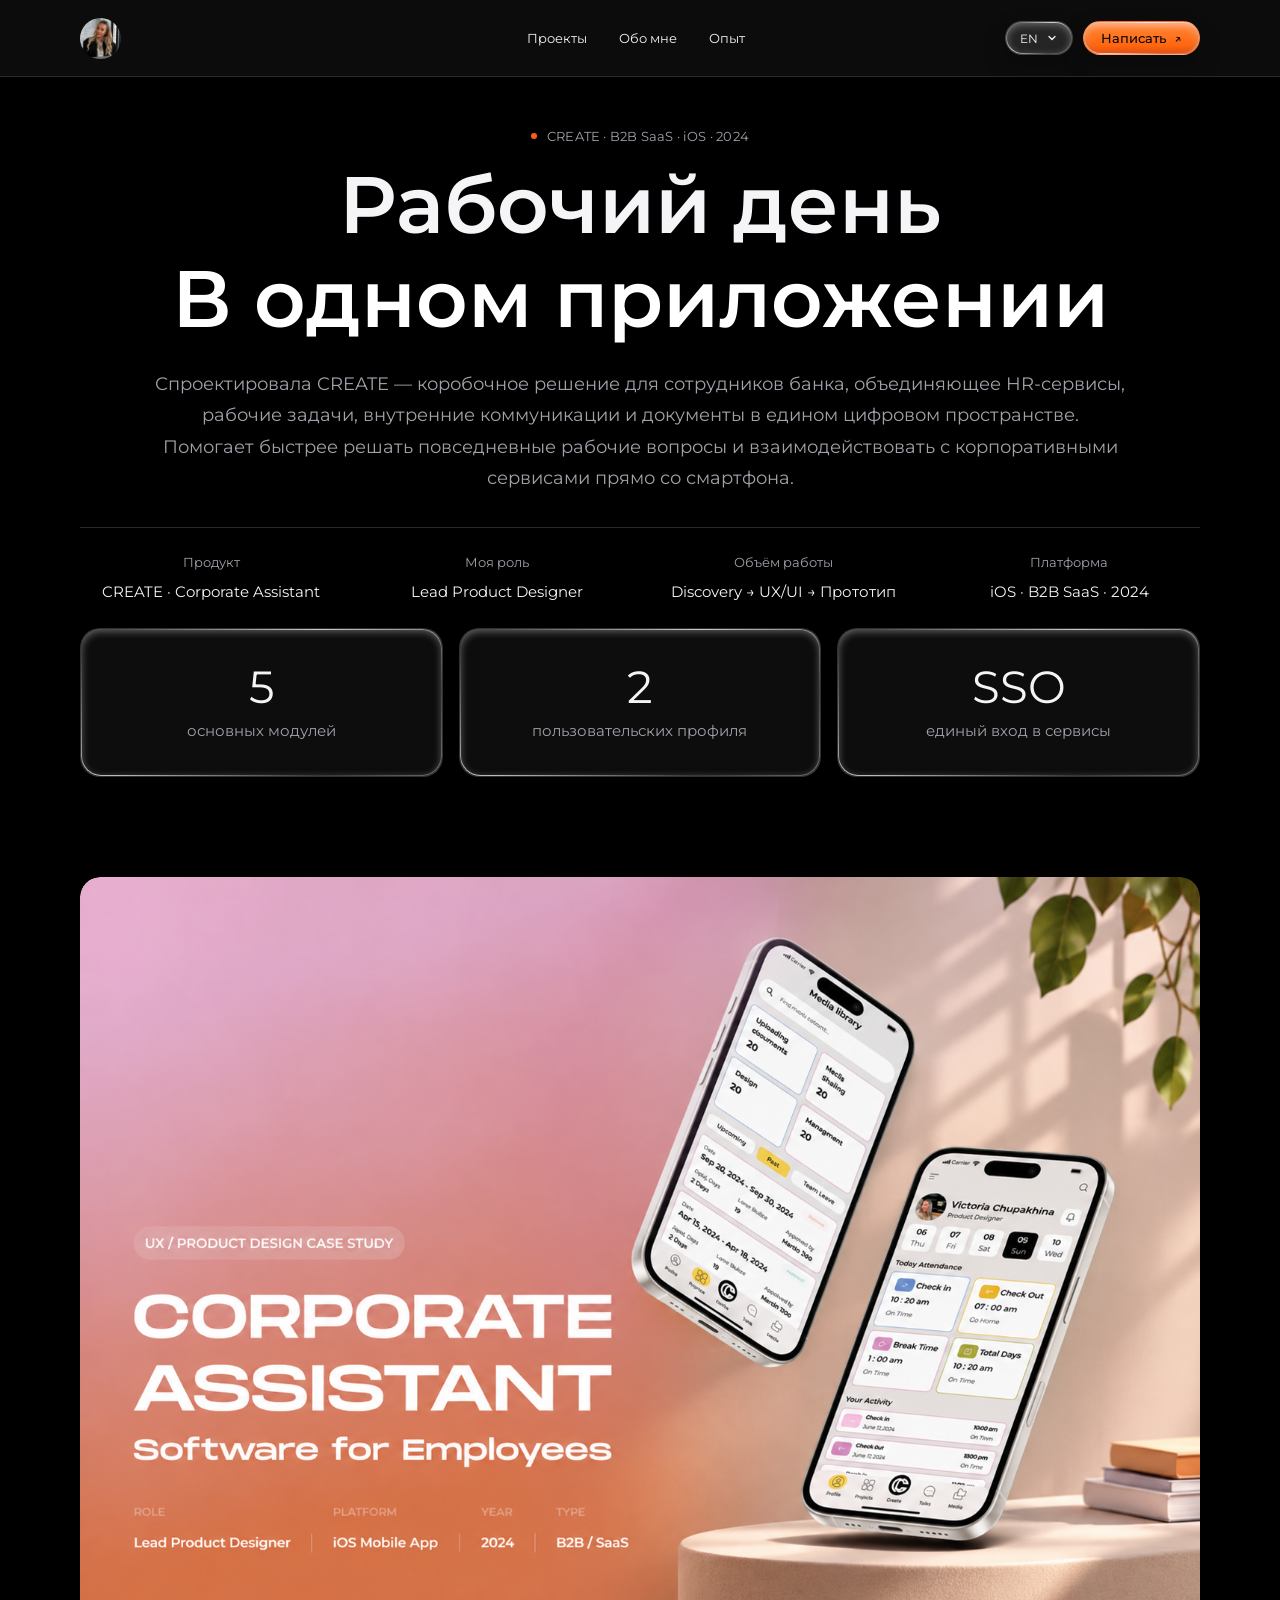
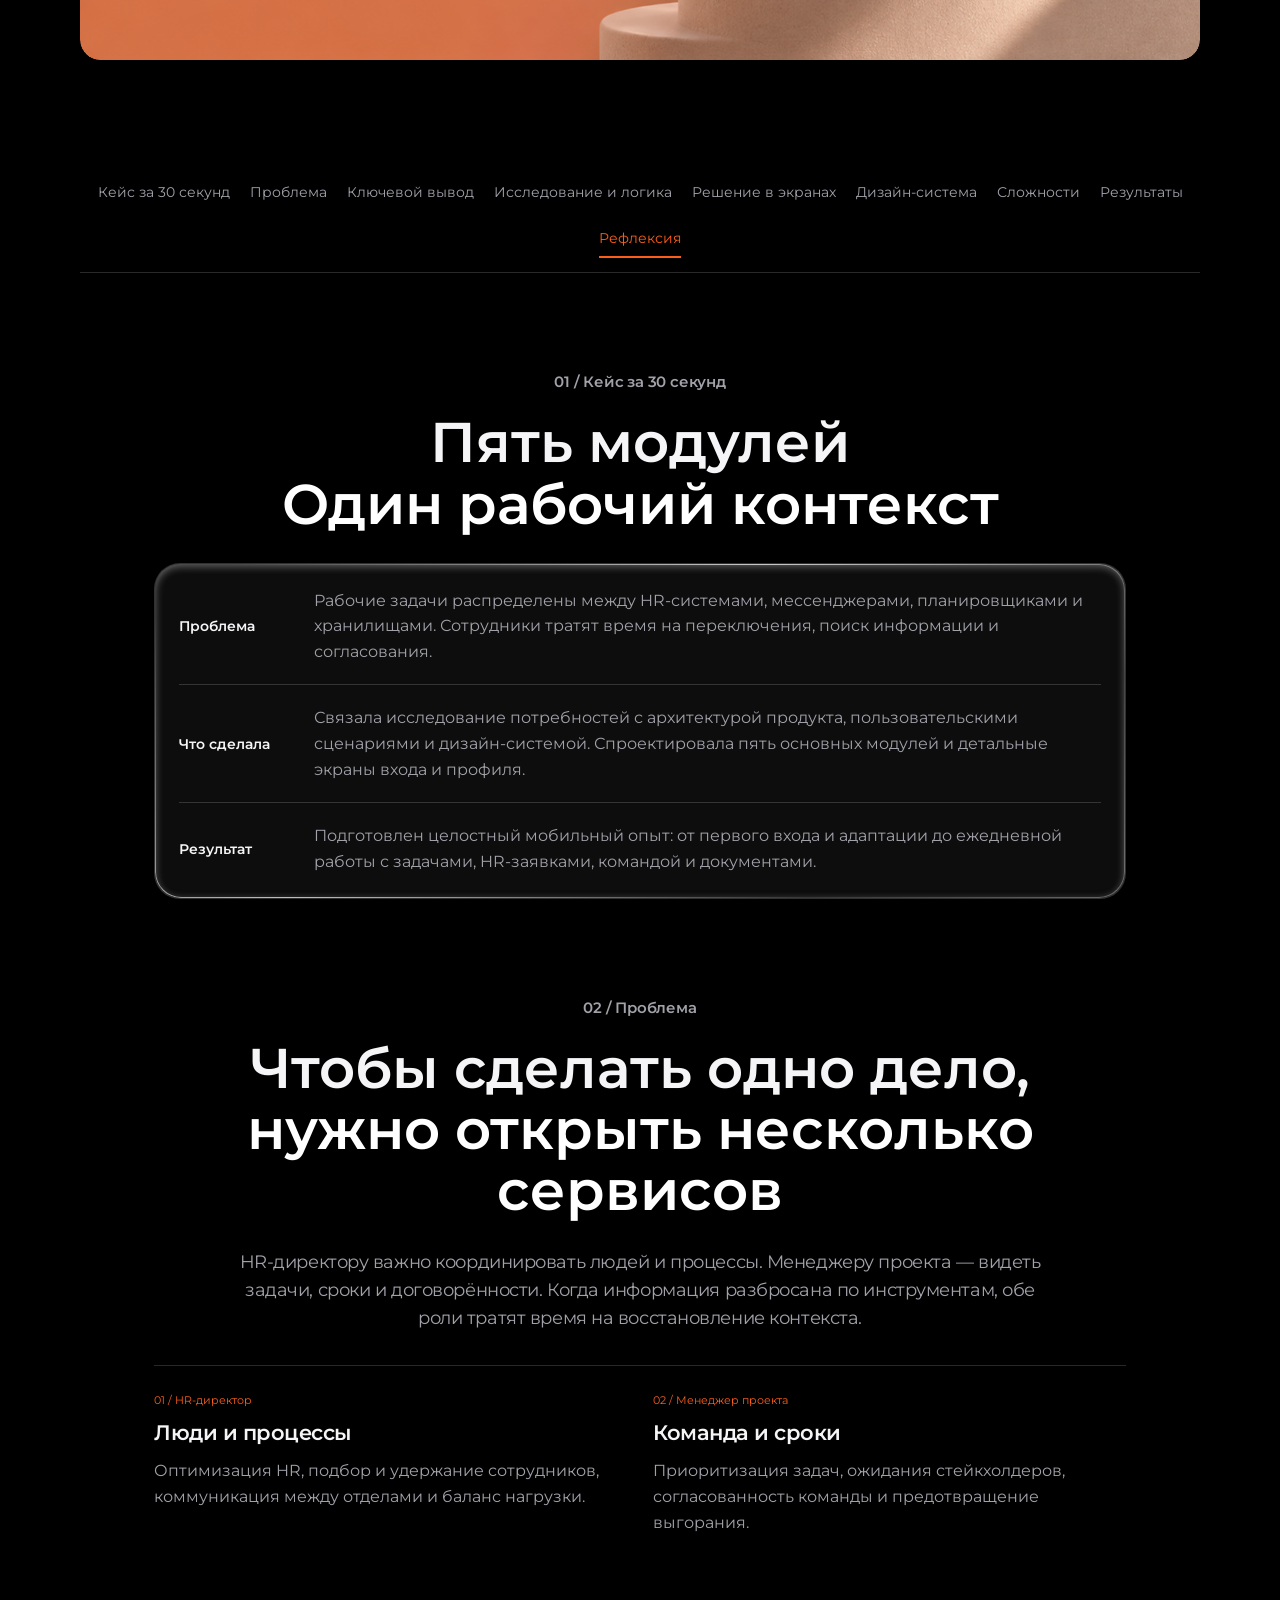
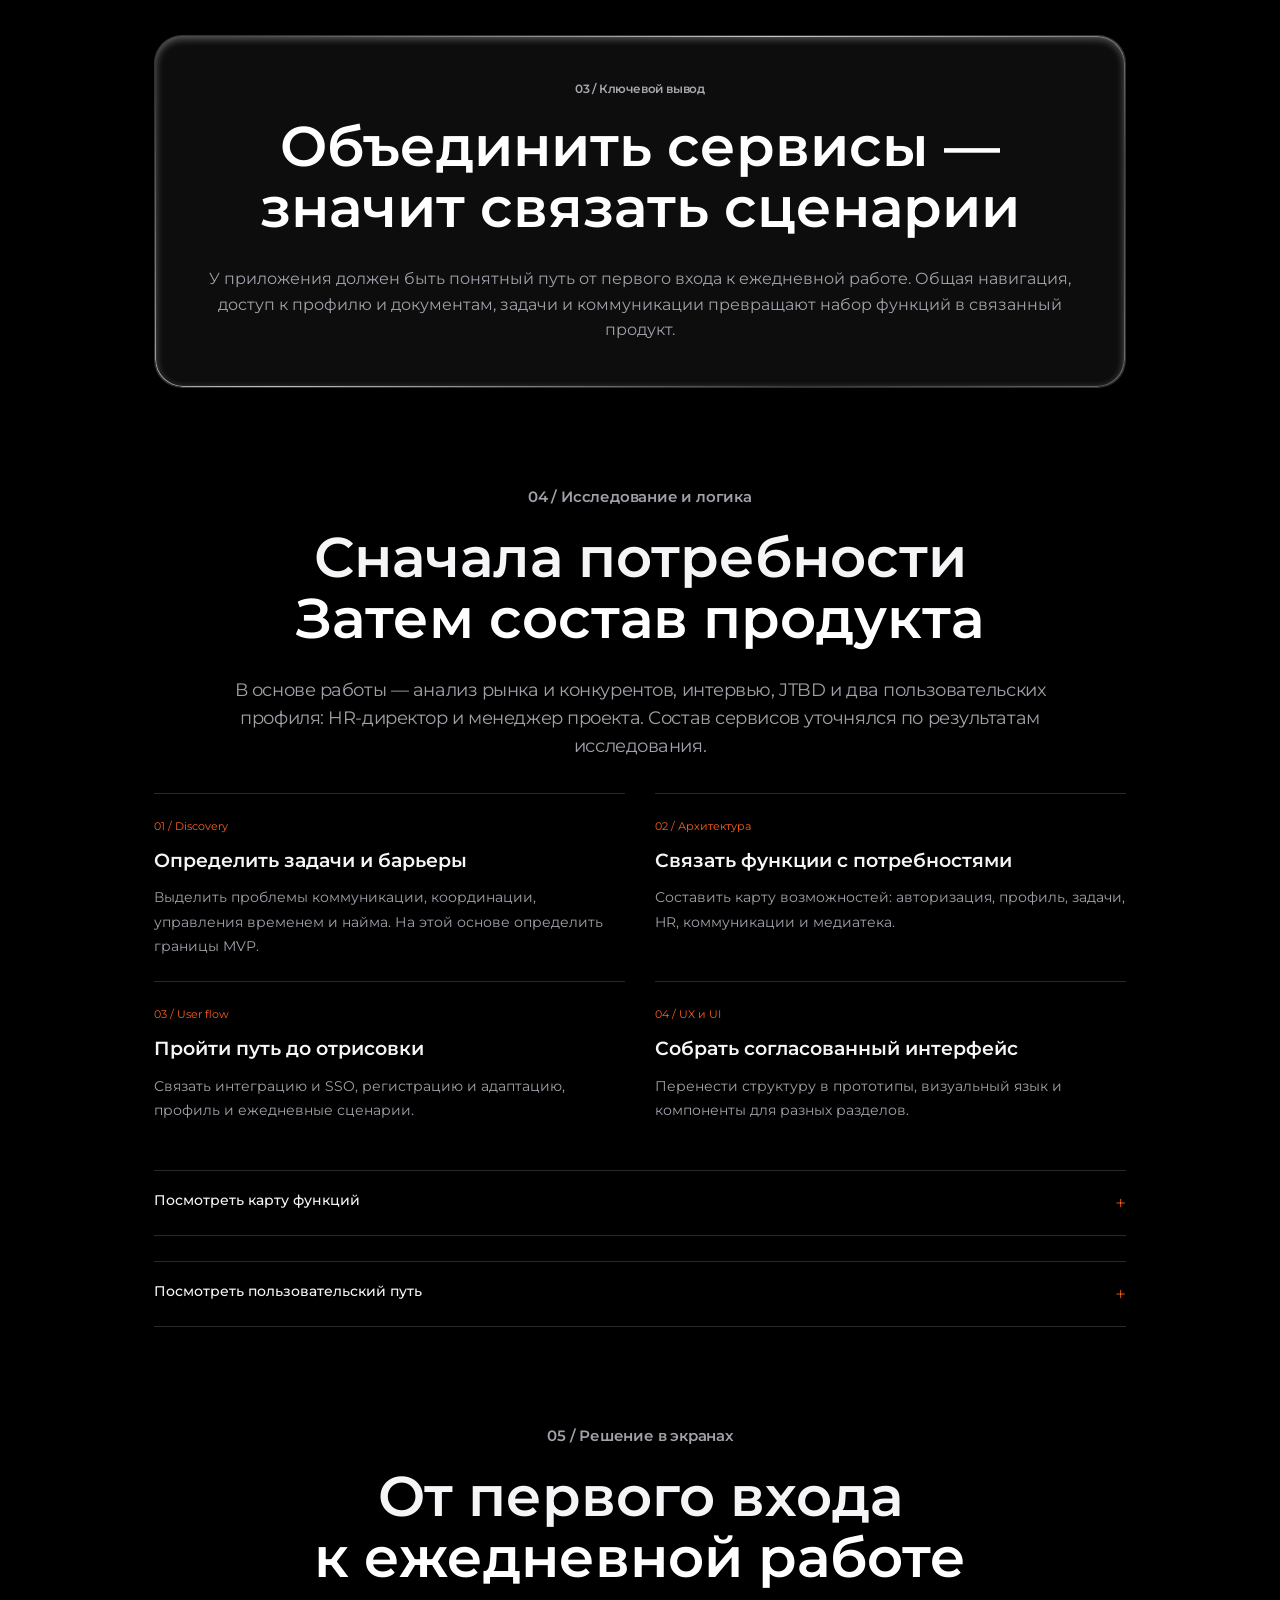
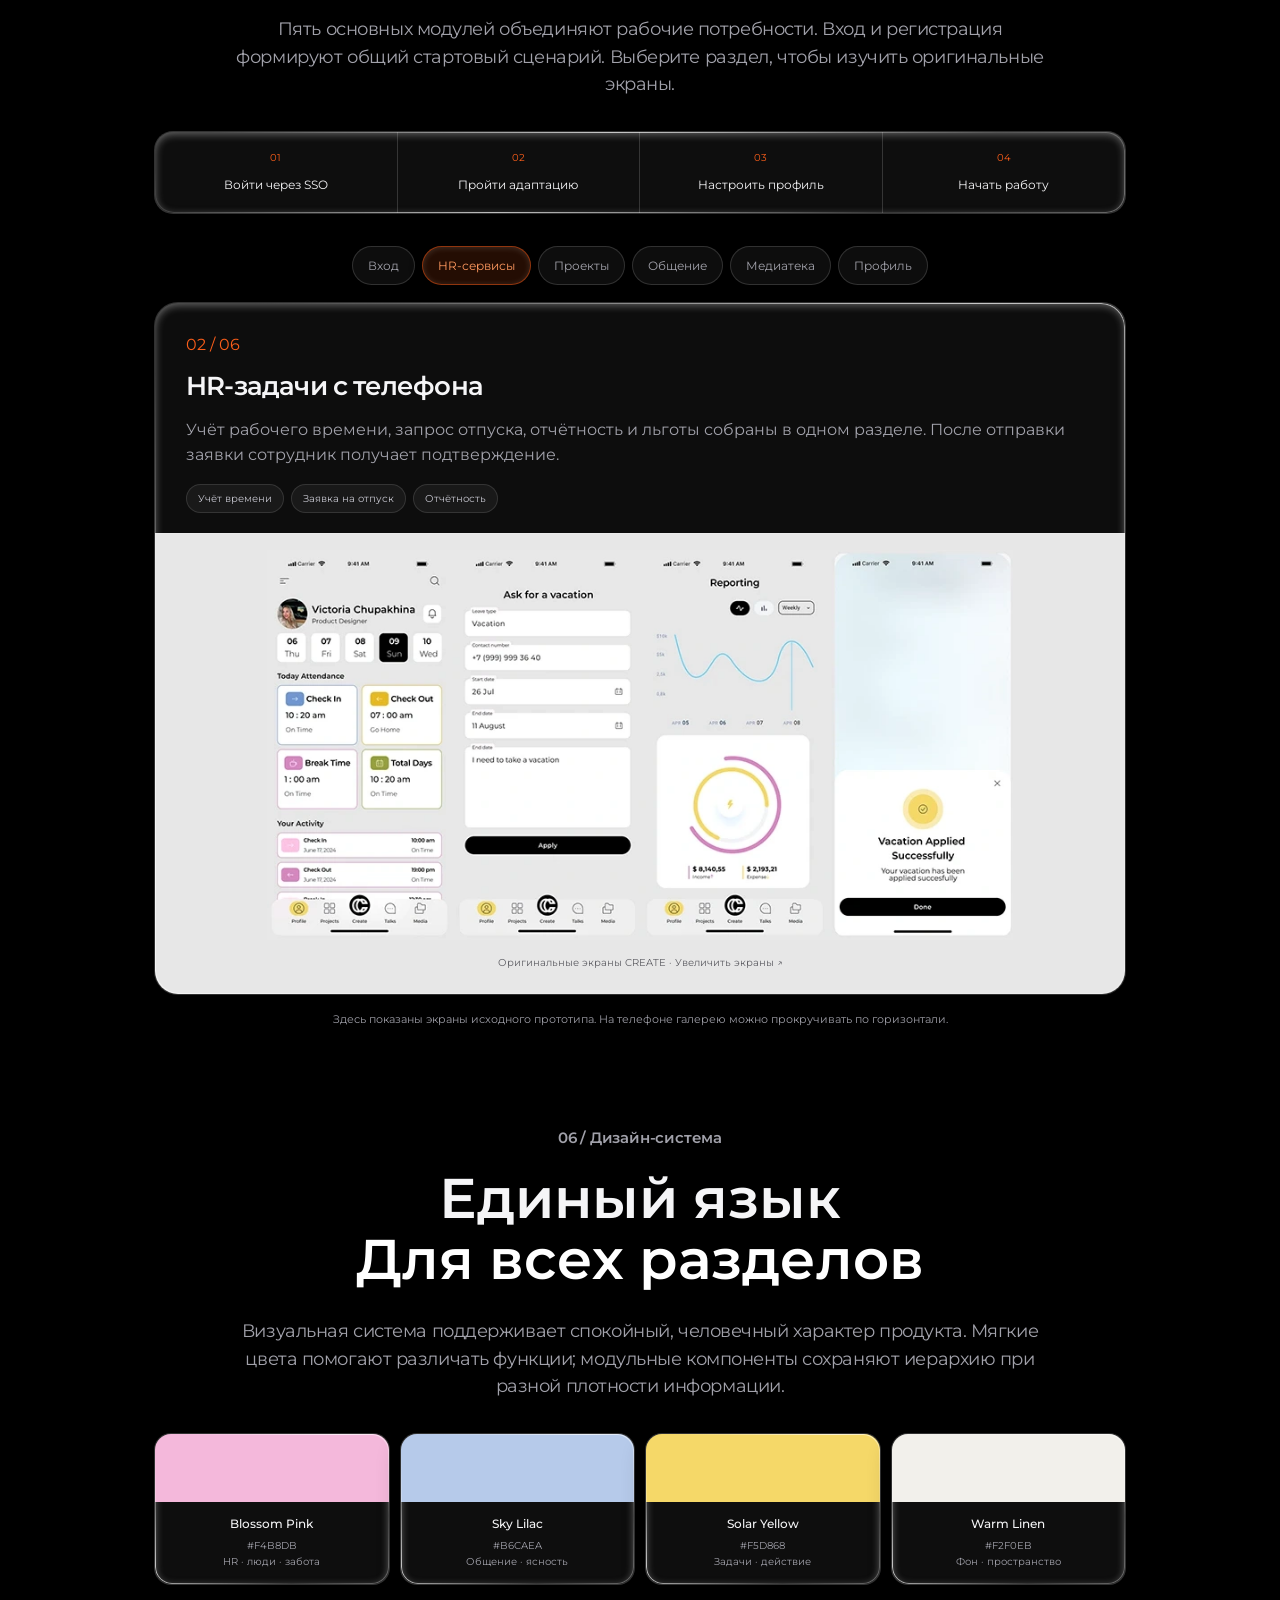
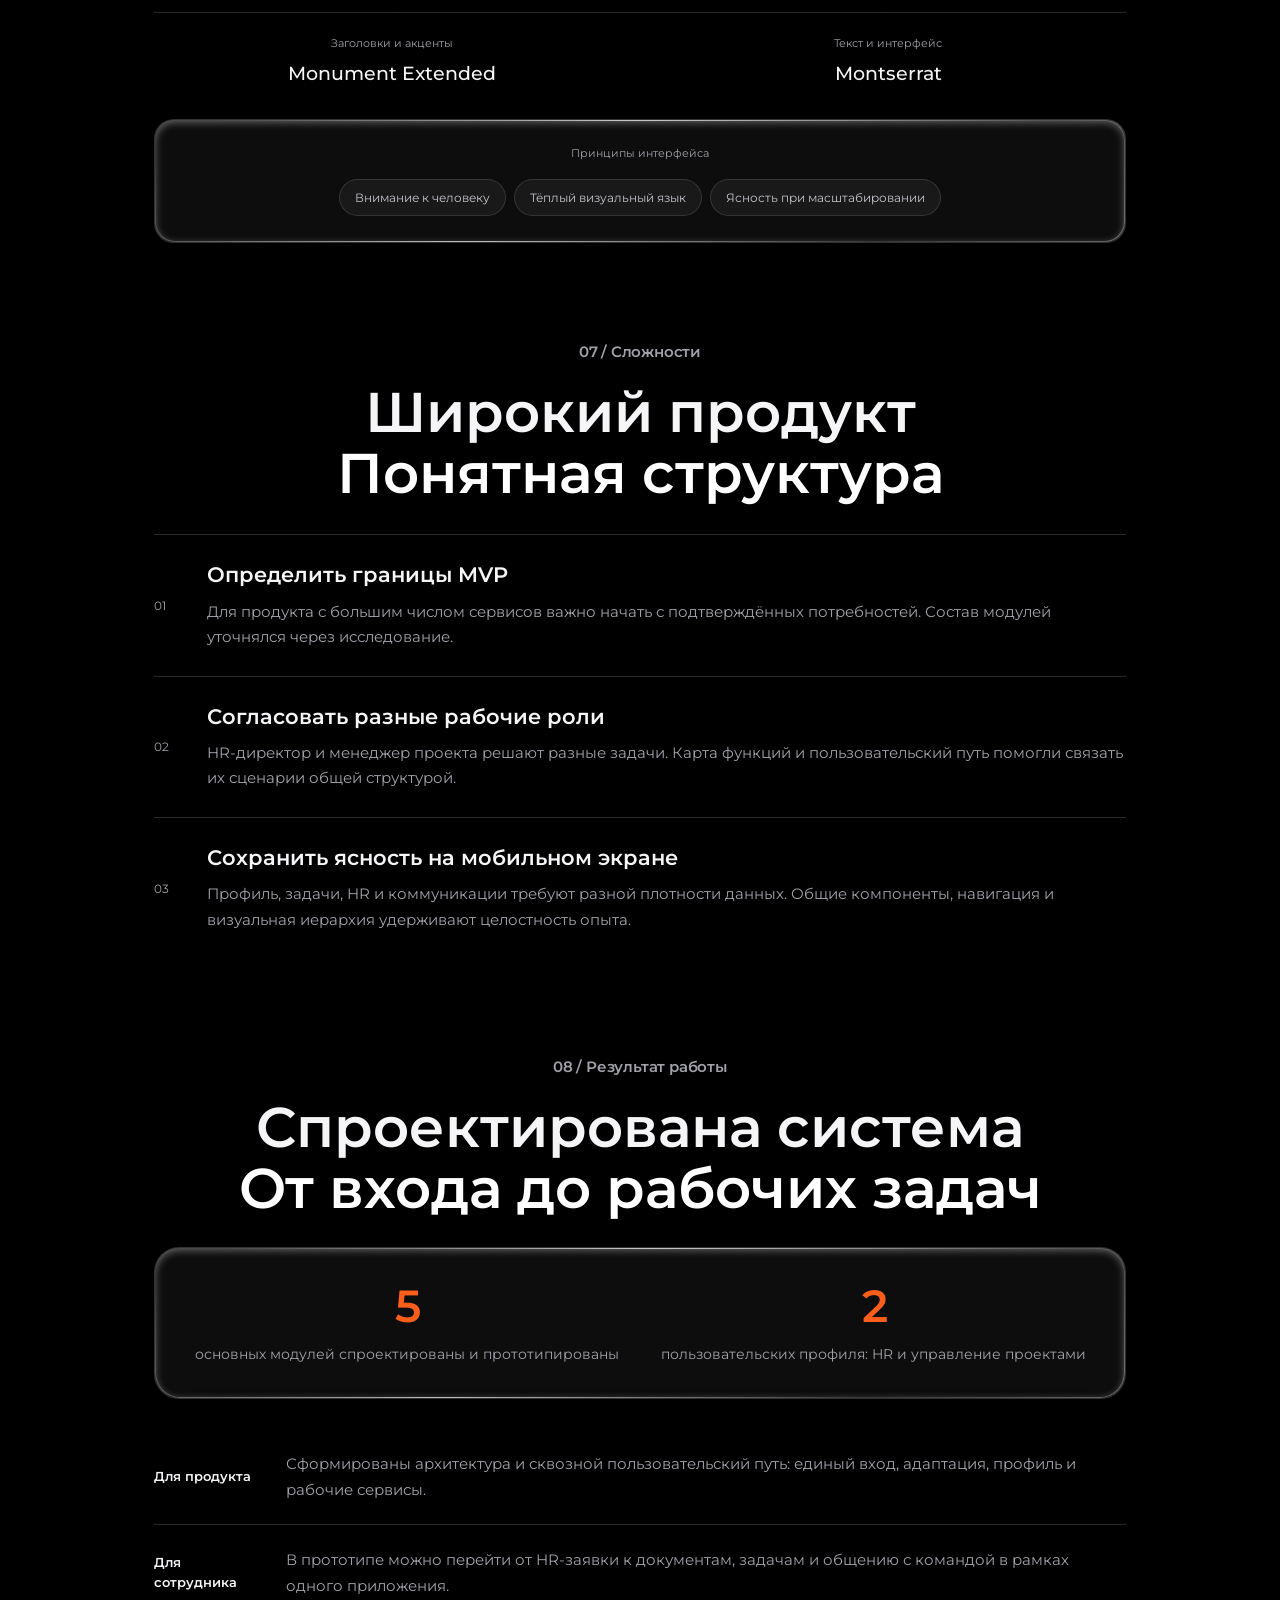
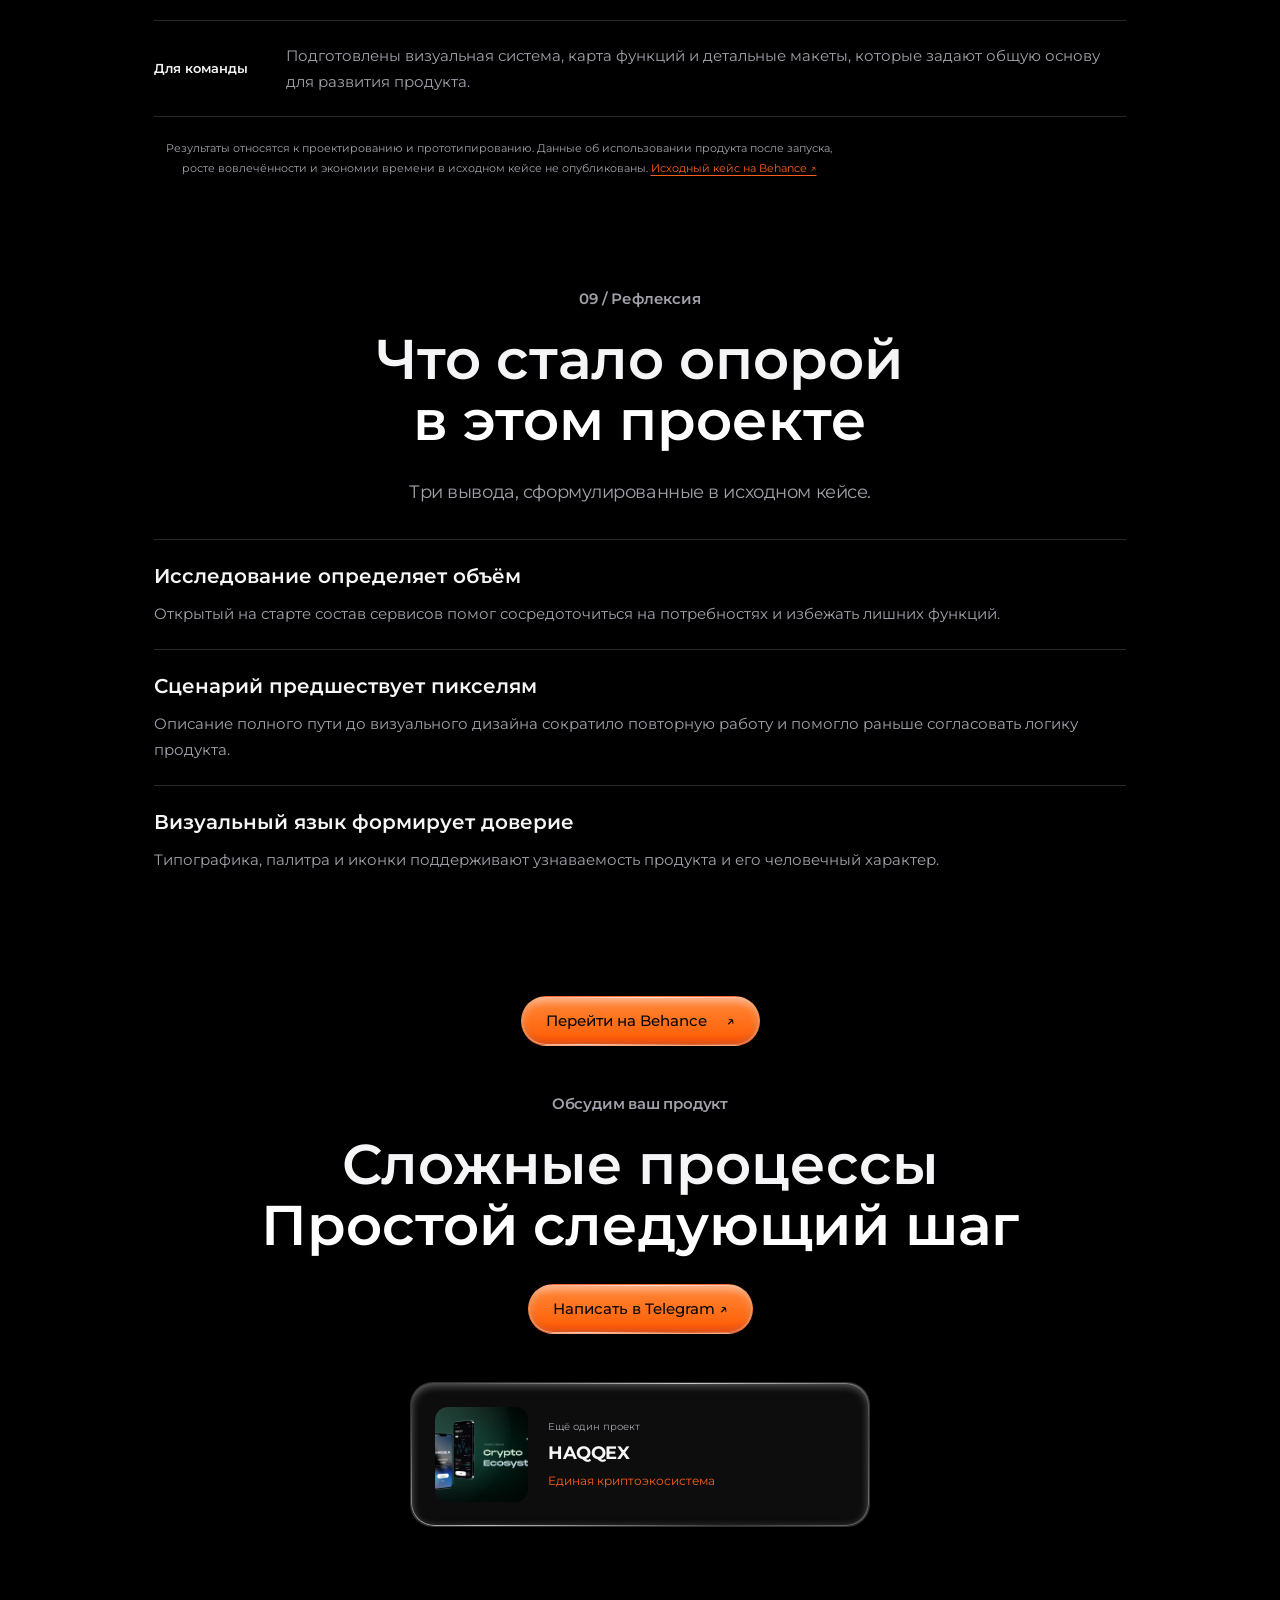
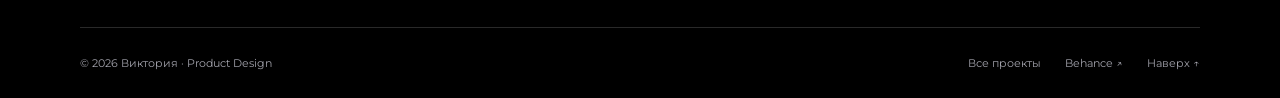
==== commit 648c650f: "Replace the CREATE cover across the portfolio and case pages" ====
--- a/case/create/index.html
+++ b/case/create/index.html
@@ -16,13 +16,18 @@
   <link rel="stylesheet" href="../../glass.css?v=case-unified-20261119">
   <link rel="stylesheet" href="../../css/case-create-glass.css">
   <link rel="stylesheet" href="../../css/case-unified.css?v=alignment-20261120">
-  <script src="../../js/case-create.js?v=figma-20261123" defer></script>
+  <script src="../../js/case-create.js?v=create-cover-20261123" defer></script>
   <link rel="stylesheet" href="../../css/magic-cursor.css?v=magic-wand-20261119">
   <script src="../../js/magic-cursor.js?v=magic-wand-20261119" defer></script>
   <link rel="alternate" type="text/plain" href="/readable/create.txt" title="Текстовая версия">
 <link rel="preload" href="../../assets/fonts/montserrat-variable.ttf" as="font" type="font/ttf" crossorigin>
-<link rel="stylesheet" href="../../css/case-figma.css?v=metrics-semibold-20261123">
+<link rel="stylesheet" href="../../css/case-figma.css?v=create-cover-20261123">
 <link rel="stylesheet" href="../../assets/fonts/montserrat.css?v=all-montserrat-20261122">
+<meta property="og:image" content="https://victoriaportfolio.github.io/assets/images/create-cover-20261123.png">
+<meta property="og:image:width" content="1499">
+<meta property="og:image:height" content="1049">
+<meta property="og:image:alt" content="CREATE — Corporate Assistant">
+<meta name="twitter:card" content="summary_large_image">
 </head>
 <body class="glass-page case-page case-unified create-page case-figma">
   <a class="skip-link" href="#main">К содержимому / Skip to content</a>
@@ -38,7 +43,7 @@
     <div id="case-content">
  <section class="case-hero wrap"><a class="back-link" href="../../?lang=ru#work">← Все проекты</a><p class="case-label"><i aria-hidden="true"></i>CREATE · B2B SaaS · iOS · 2024</p><h1>Рабочий день
 <span>В одном приложении</span></h1><p class="case-intro">Спроектировала CREATE — коробочное решение для сотрудников банка, объединяющее HR-сервисы, рабочие задачи, внутренние коммуникации и документы в едином цифровом пространстве. Помогает быстрее решать повседневные рабочие вопросы и взаимодействовать с корпоративными сервисами прямо со смартфона.</p><dl class="case-facts"><div><dt>Продукт</dt><dd>CREATE · Corporate Assistant</dd></div><div><dt>Моя роль</dt><dd>Lead Product Designer</dd></div><div><dt>Объём работы</dt><dd>Discovery → UX/UI → Прототип</dd></div><div><dt>Платформа</dt><dd>iOS · B2B SaaS · 2024</dd></div></dl><div class="case-metrics"><div class="case-metric"><strong>5</strong><span>основных модулей</span></div><div class="case-metric"><strong>2</strong><span>пользовательских профиля</span></div><div class="case-metric"><strong>SSO</strong><span>единый вход в сервисы</span></div></div></section>
- <figure class="wrap create-cover"><img src="../../assets/cases/create/figma-cover-20261123.png" alt="CORPORATE ASSISTANT / 2024 — CREATE · Corporate Assistant" width="1115" height="632" fetchpriority="high"></figure>
+ <figure class="wrap create-cover"><img src="../../assets/images/create-cover-20261123.png" alt="CORPORATE ASSISTANT / 2024 — CREATE · Corporate Assistant" width="1499" height="1049" fetchpriority="high"></figure>
  <div class="case-layout wrap"><nav class="case-toc" aria-label="В этом кейсе"><p>В этом кейсе</p><a href="#overview">Кейс за 30 секунд</a><a href="#problem">Проблема</a><a href="#insight">Ключевой вывод</a><a href="#research">Исследование и логика</a><a href="#design">Решение в экранах</a><a href="#system">Дизайн-система</a><a href="#challenges">Сложности</a><a href="#results">Результаты</a><a href="#reflection">Рефлексия</a></nav><div class="case-body">
  <section class="case-section" id="overview"><p class="eyebrow">01 / Кейс за 30 секунд</p><h2>Пять модулей<br>
 
--- a/css/case-figma.css
+++ b/css/case-figma.css
@@ -23,7 +23,7 @@
 .case-figma.case-page .case-metric-qualitative > span { min-height: 45px; }
 .case-figma.case-page :is(.case-showcase, .create-cover) { margin-block: 0; overflow: hidden; border-radius: 20px; }
 .case-figma.case-page .case-demo-video { aspect-ratio: 1120 / 634; object-fit: cover; border-radius: 20px; }
-.case-figma.case-page .create-cover img { display: block; width: calc(100% - 5px); margin-left: 5px; height: auto; aspect-ratio: 1115 / 632; object-fit: contain; border-radius: 20px; }
+.case-figma.case-page .create-cover img { display: block; width: 100%; height: auto; aspect-ratio: 1499 / 1049; object-fit: contain; border-radius: 20px; }
 .case-figma.case-page .case-toc { min-height: 67px; font-size: 14px; }
 .case-figma.case-page .case-toc a { font-size: 14px; }
 .case-figma.case-page .case-body { max-width: 972px; gap: 100px; }
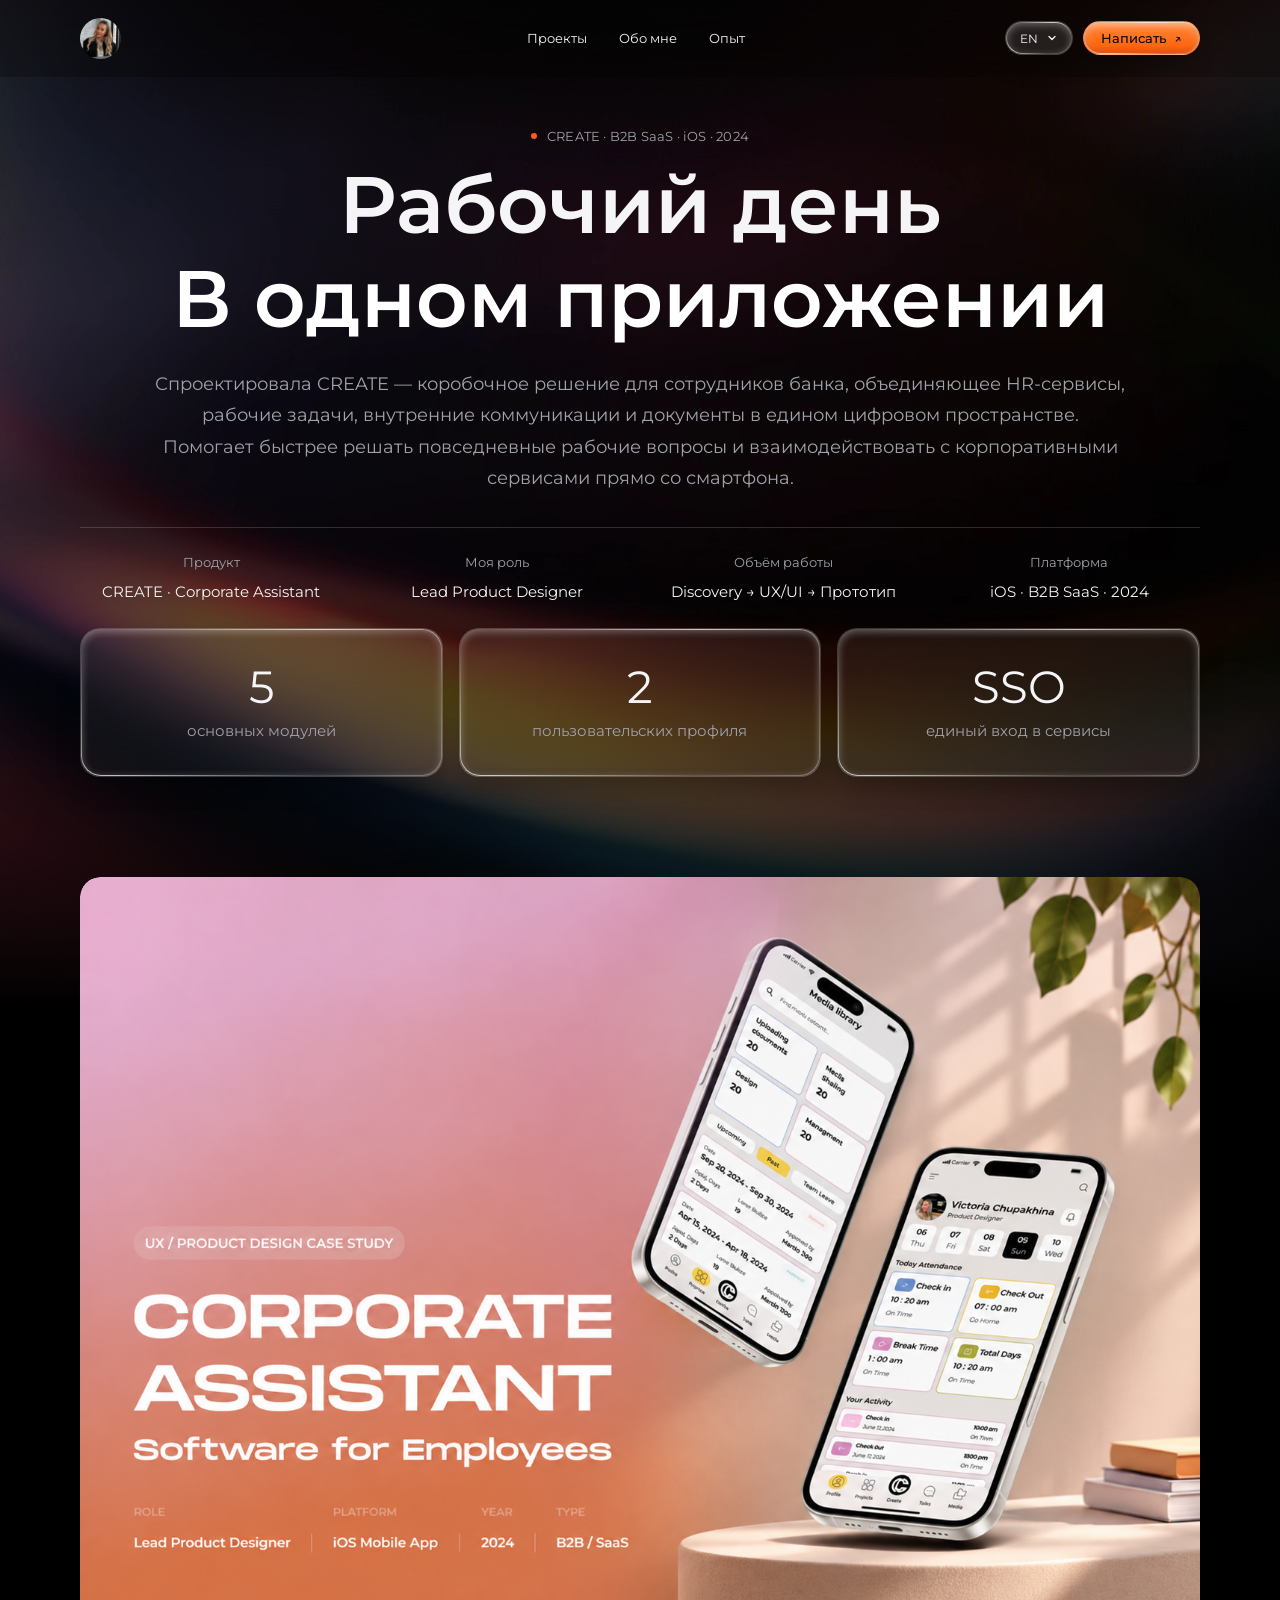
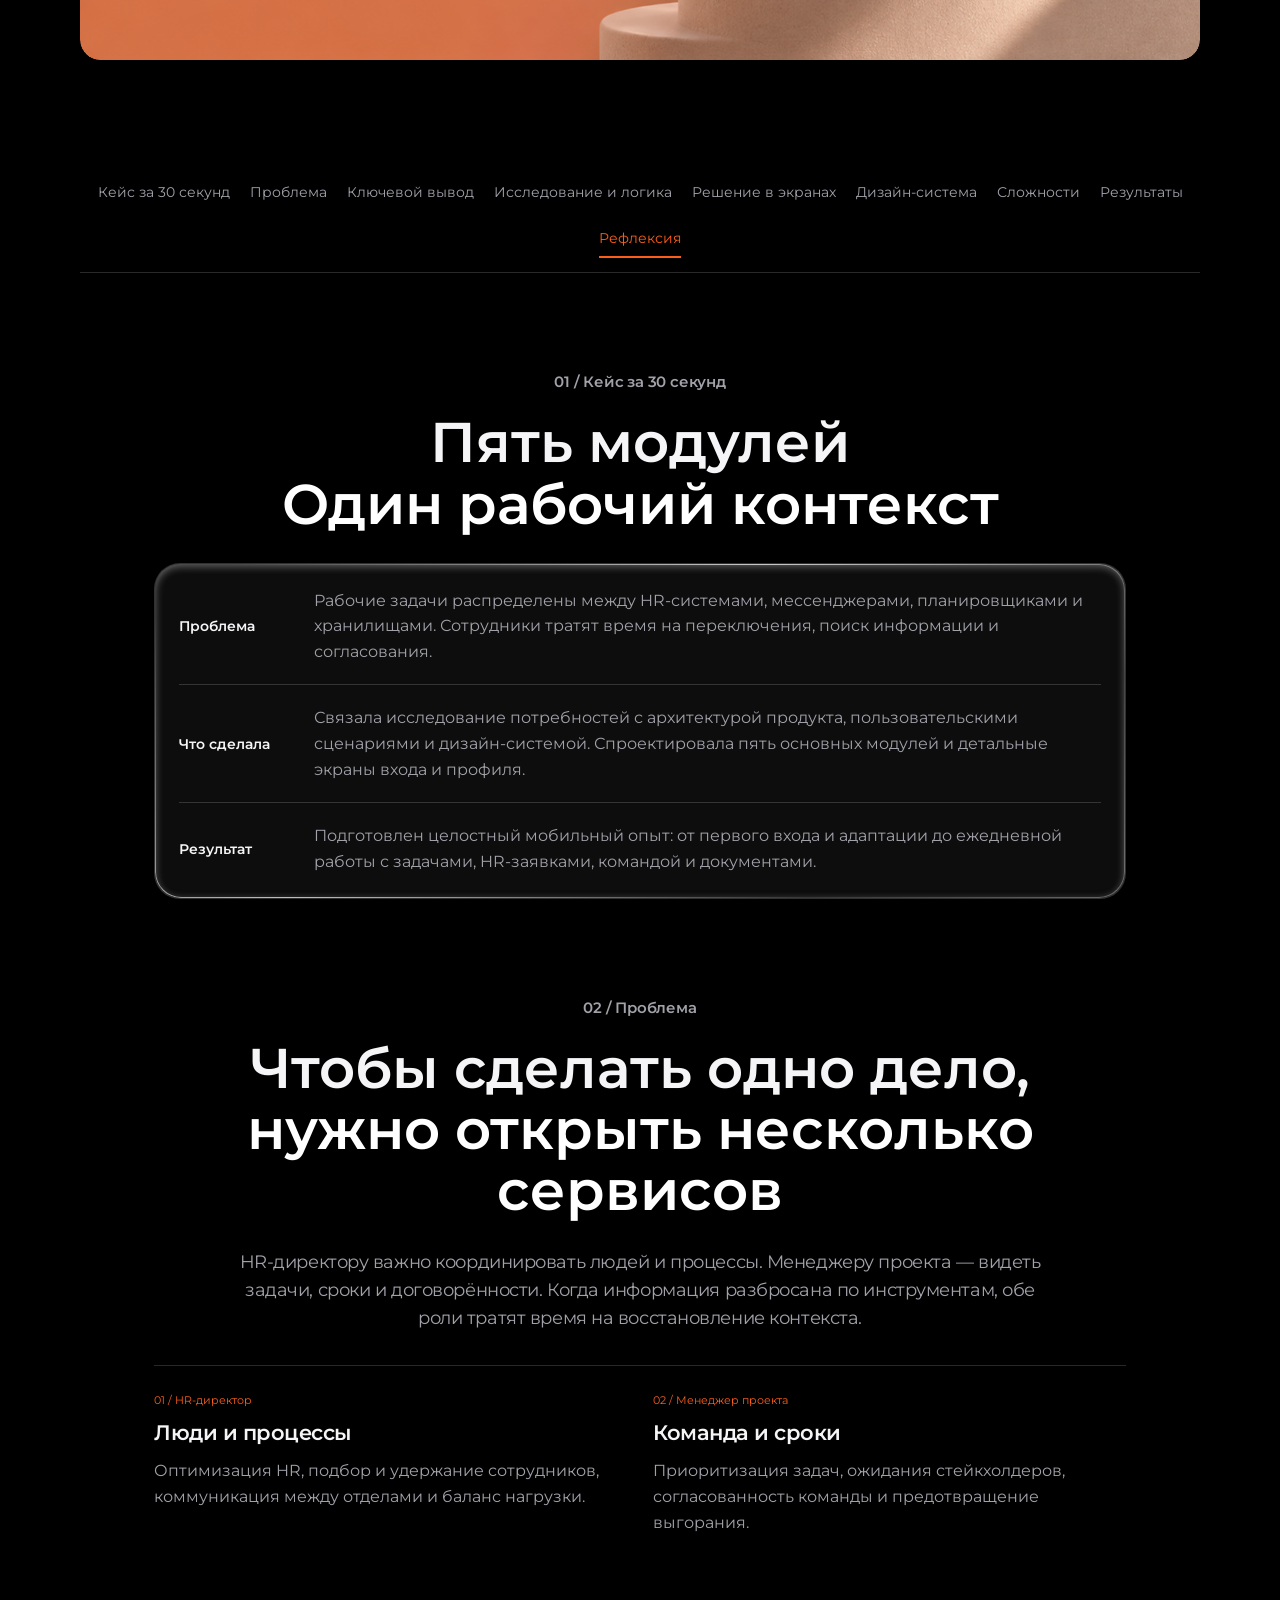
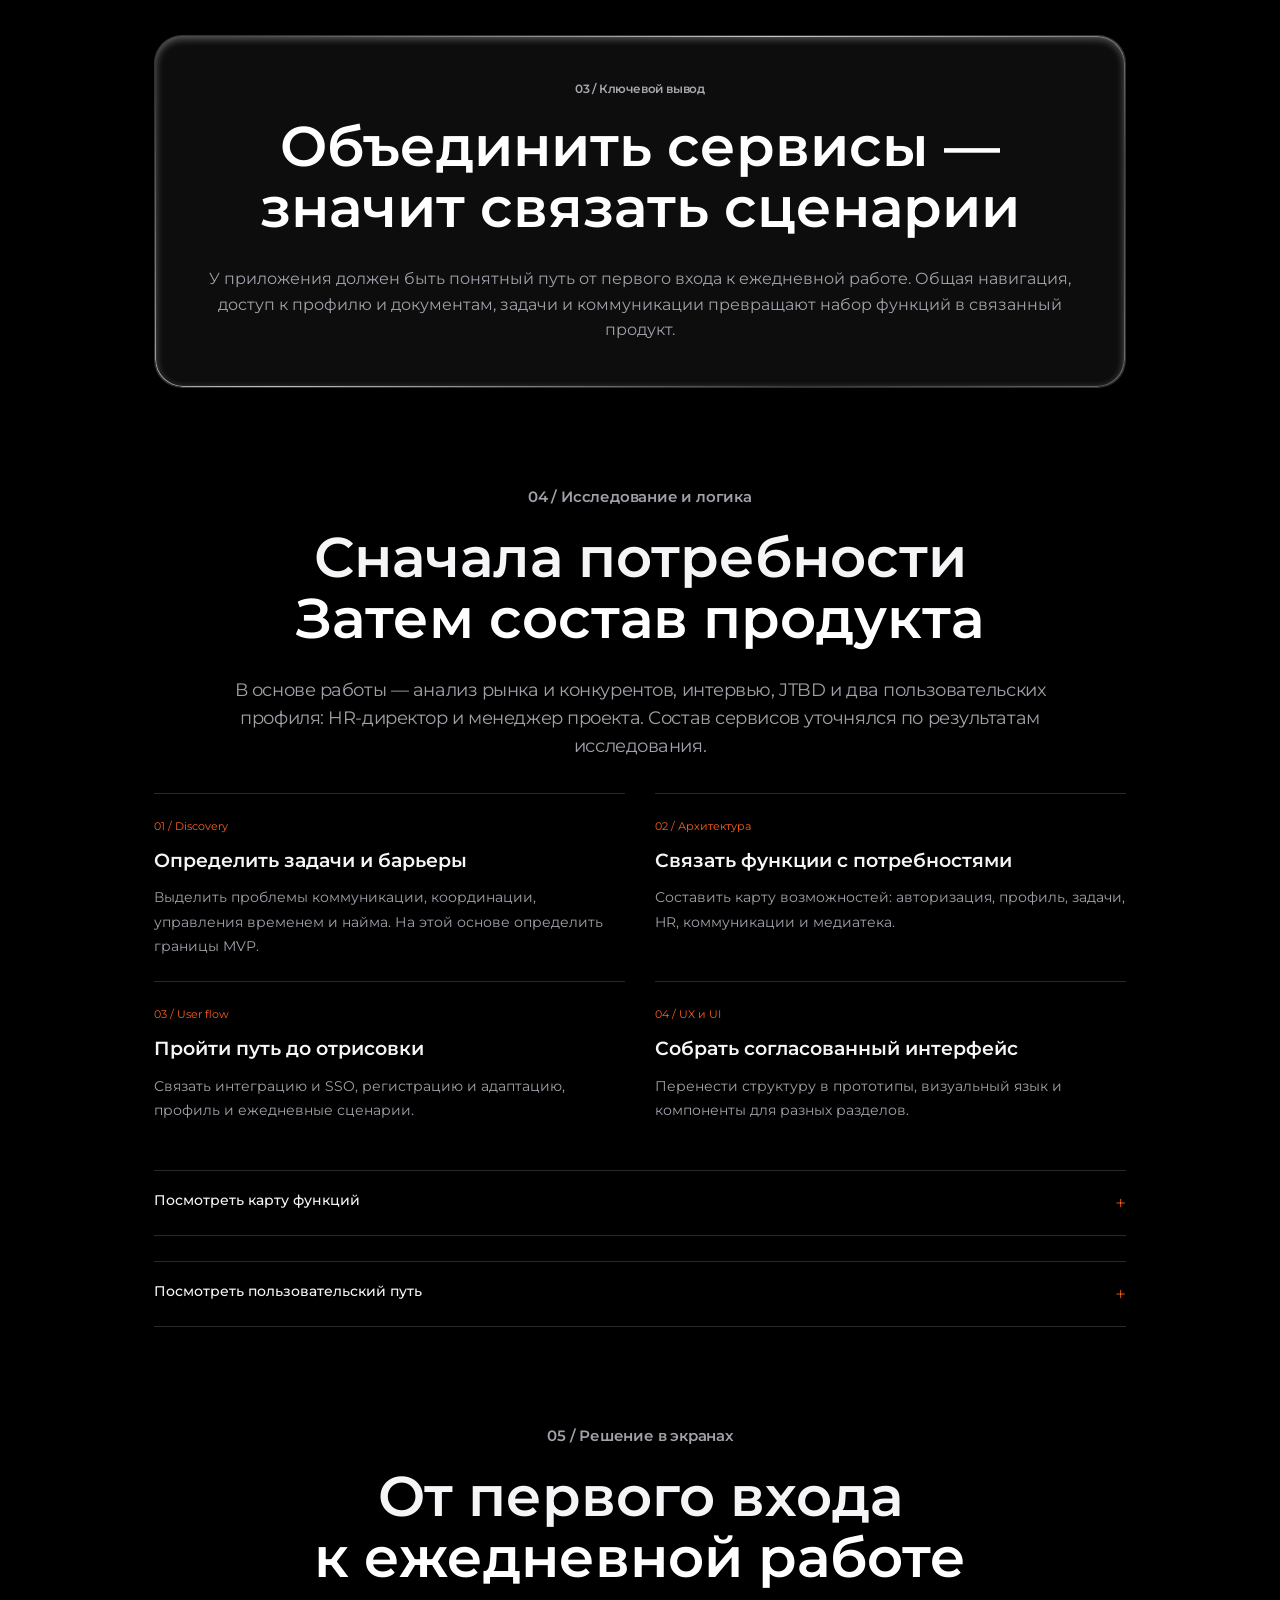
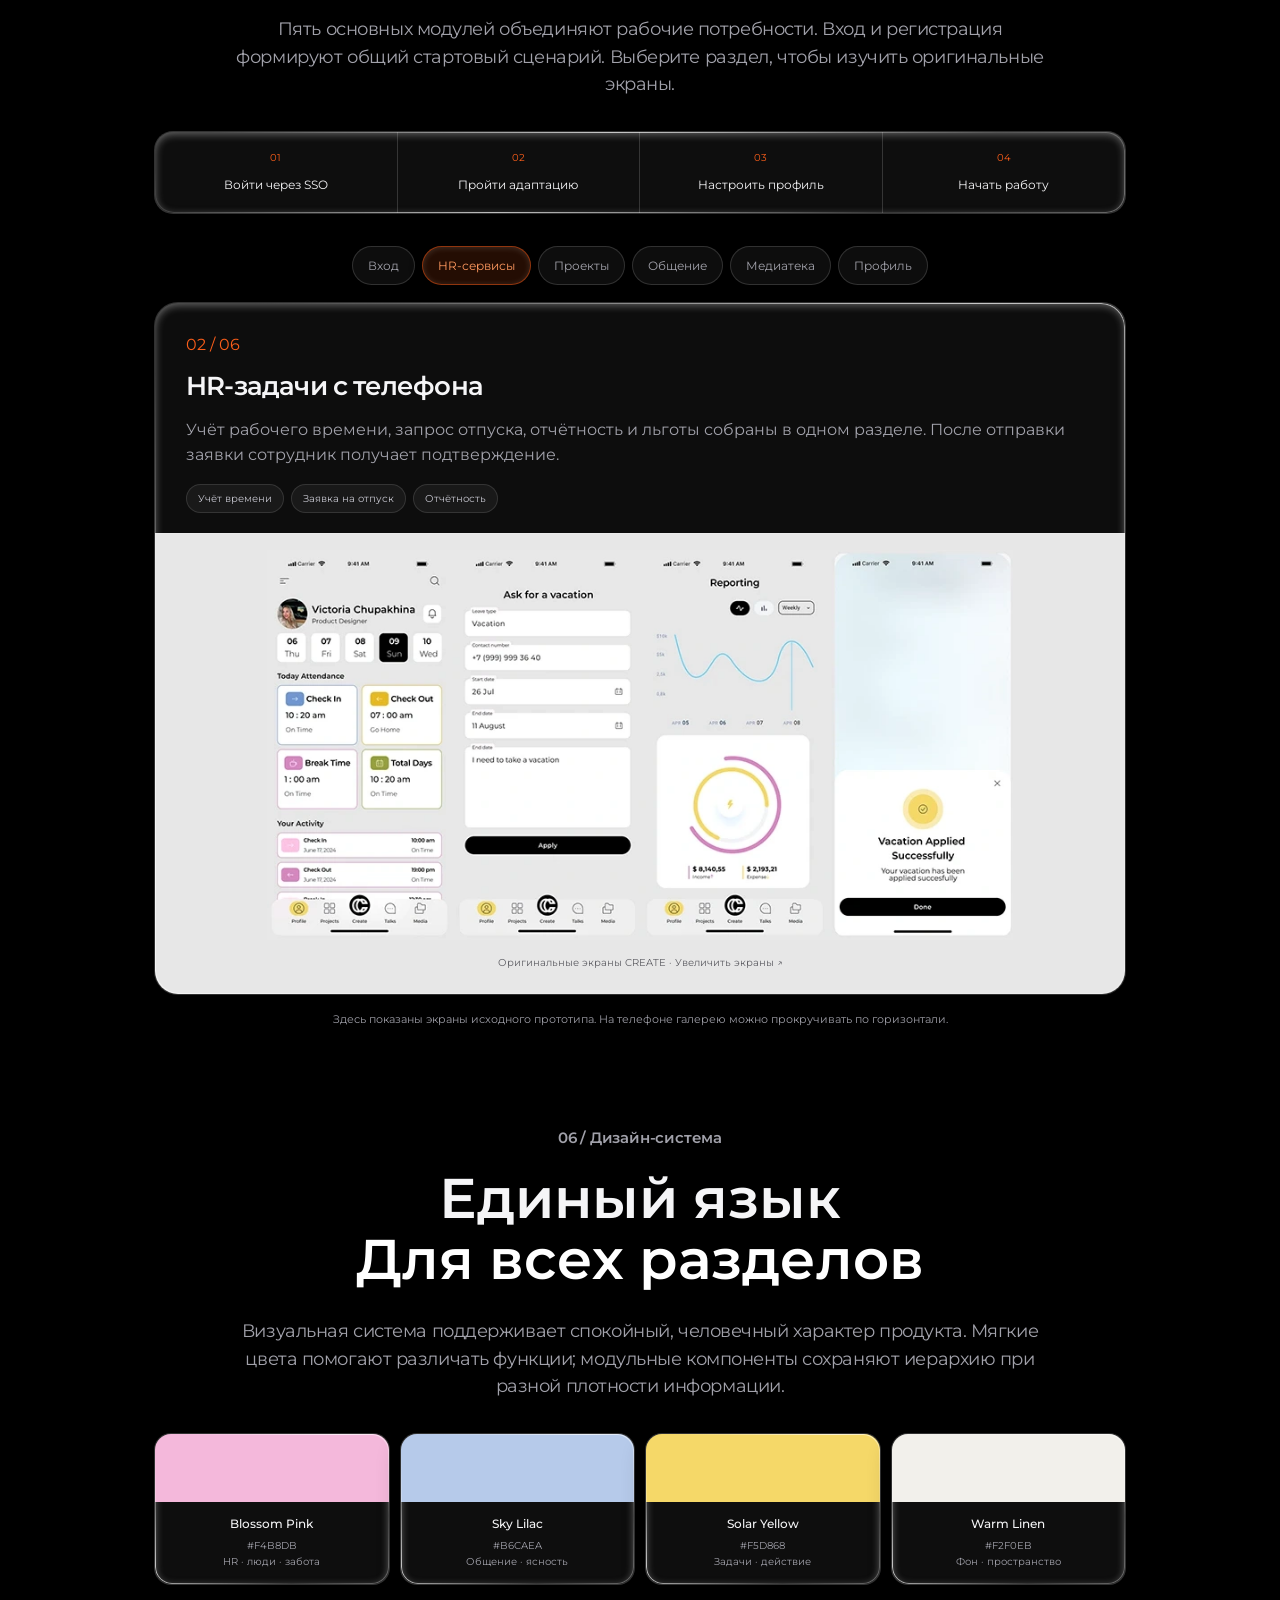
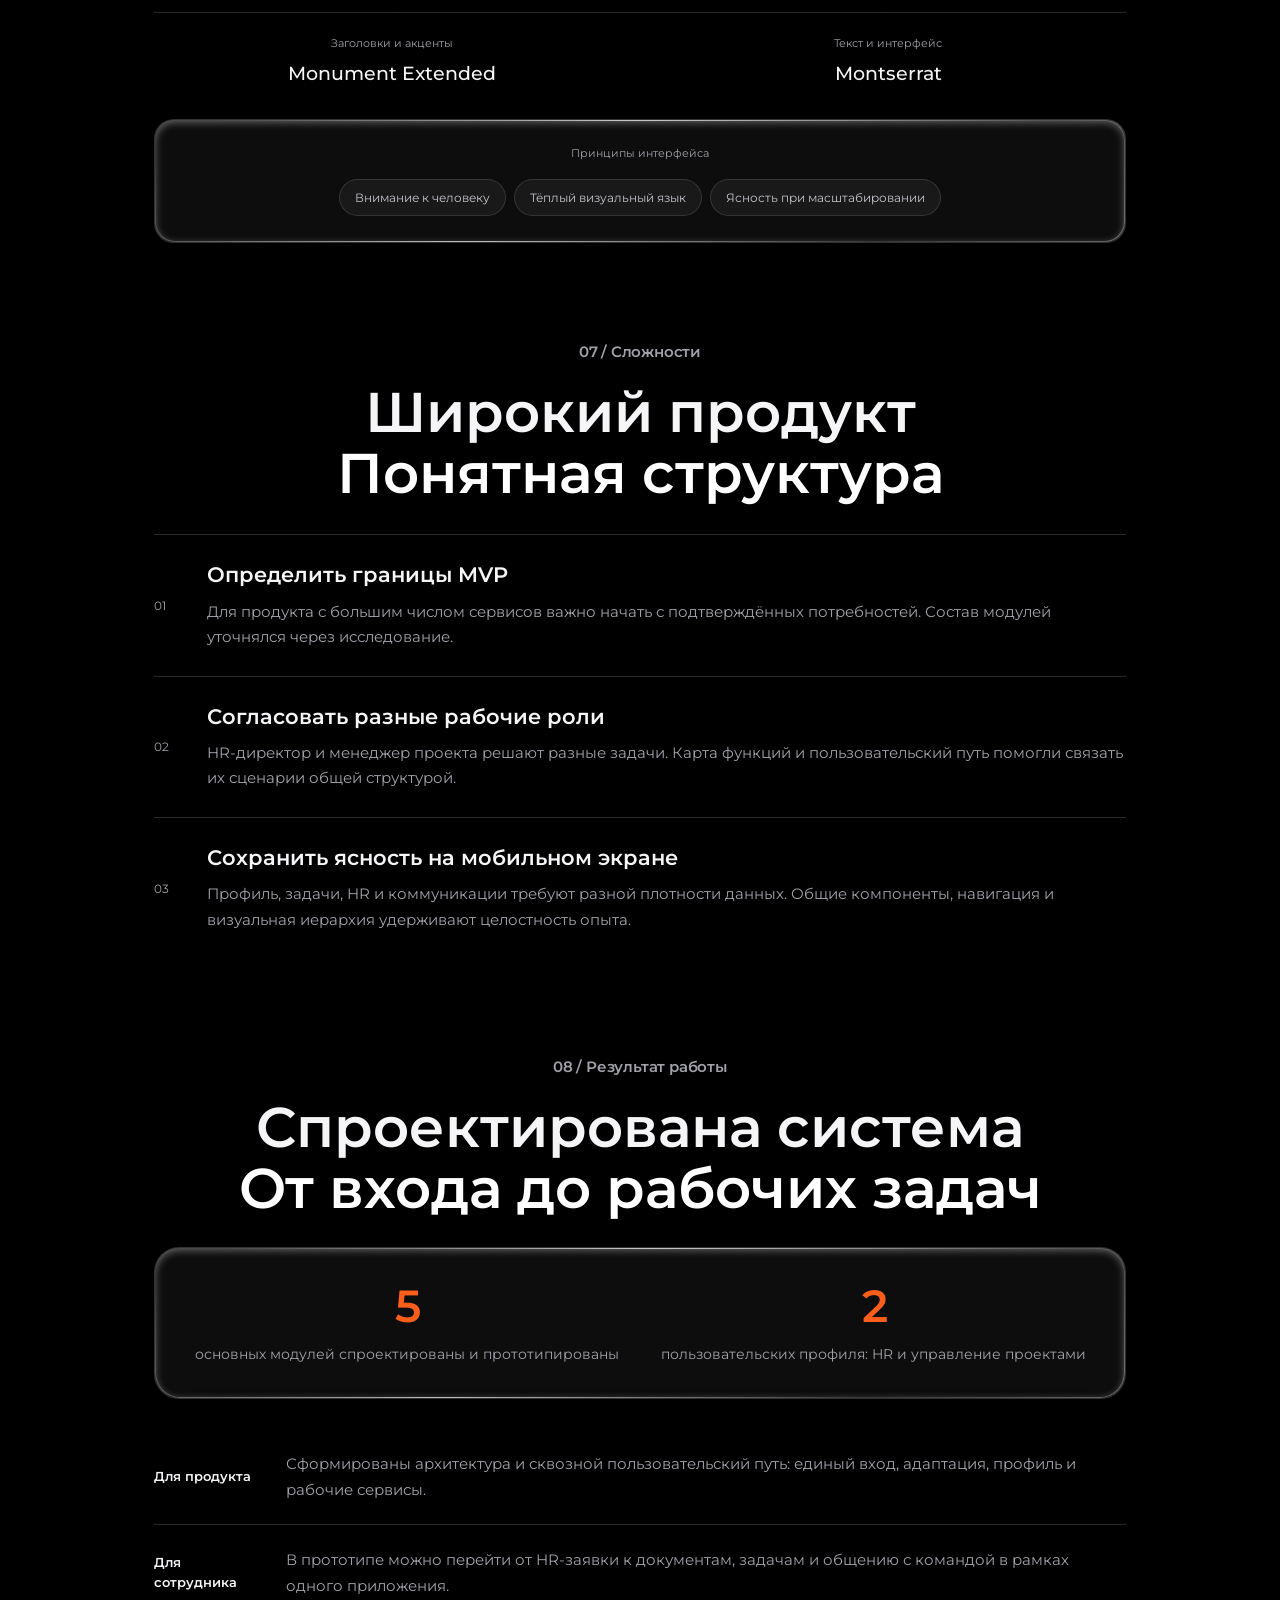
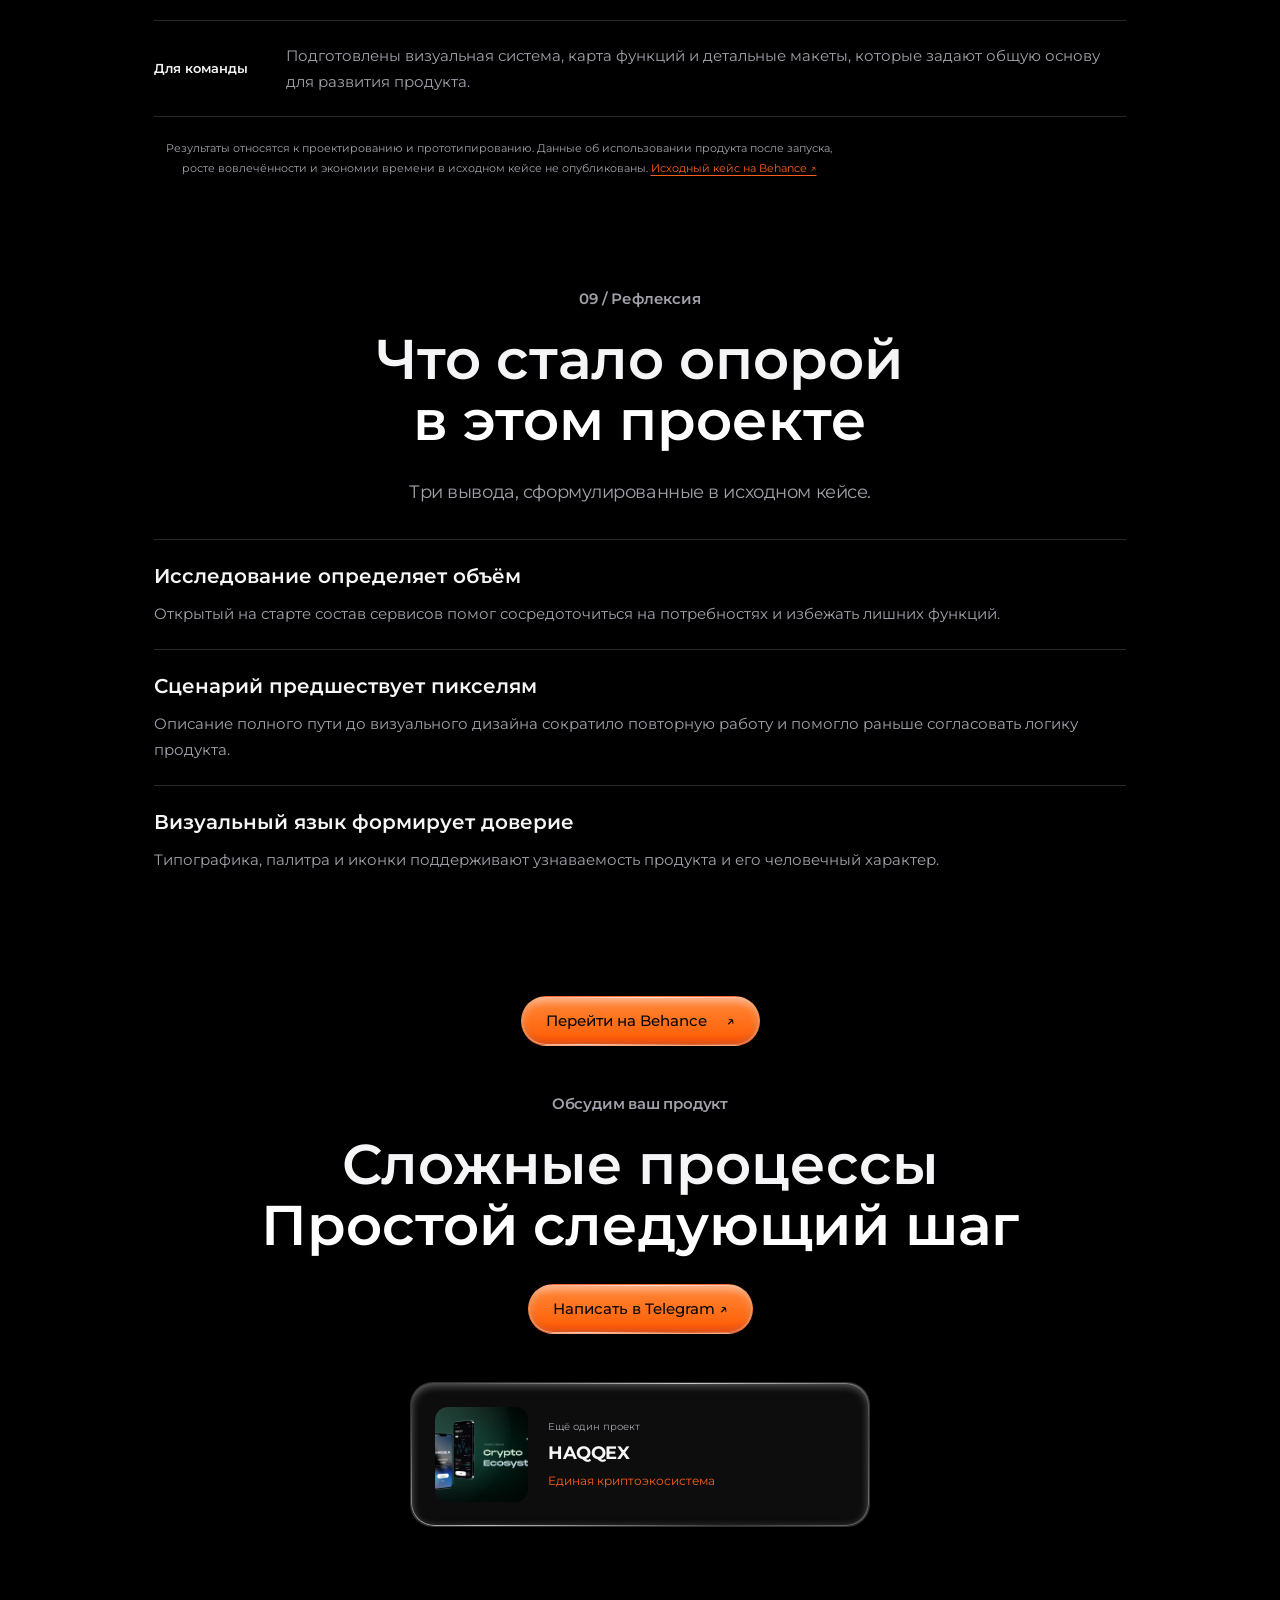
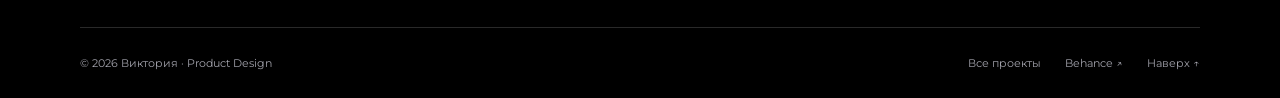
==== commit 4fa15dba: "Share the fixed homepage background with case pages and add the full payments case link" ====
--- a/case/create/index.html
+++ b/case/create/index.html
@@ -15,7 +15,7 @@
   <link rel="stylesheet" href="../../css/case-create.css">
   <link rel="stylesheet" href="../../glass.css?v=case-unified-20261119">
   <link rel="stylesheet" href="../../css/case-create-glass.css">
-  <link rel="stylesheet" href="../../css/case-unified.css?v=alignment-20261120">
+  <link rel="stylesheet" href="../../css/case-unified.css?v=case-background-fullcase-20261123">
   <script src="../../js/case-create.js?v=create-cover-20261123" defer></script>
   <link rel="stylesheet" href="../../css/magic-cursor.css?v=magic-wand-20261119">
   <script src="../../js/magic-cursor.js?v=magic-wand-20261119" defer></script>
@@ -28,8 +28,10 @@
 <meta property="og:image:height" content="1049">
 <meta property="og:image:alt" content="CREATE — Corporate Assistant">
 <meta name="twitter:card" content="summary_large_image">
+<link rel="preload" href="../../assets/images/home-gradient-figma-20261122.webp" as="image">
 </head>
 <body class="glass-page case-page case-unified create-page case-figma">
+<div class="case-backdrop" aria-hidden="true"><img src="../../assets/images/home-gradient-figma-20261122.webp" alt="" width="3824" height="2154" fetchpriority="high"></div>
   <a class="skip-link" href="#main">К содержимому / Skip to content</a>
   <header class="site-header">
     <nav class="nav wrap" aria-label="Основная навигация">
--- a/css/case-unified.css
+++ b/css/case-unified.css
@@ -4,7 +4,13 @@
   --orange-gradient: linear-gradient(180deg, #ff9e68 0%, #ff7d2b 25%, #ff650e 76%, #f74d0a 100%);
   --case-gradient: linear-gradient(90deg, #f75b2d 0%, #f98346 23.04%, #f99966 35.45%, #fb944f 47.08%, #ff8b28 57.76%, #f52005 100%);
   font-family: var(--font-text);
+  isolation: isolate;
+  overflow-x: clip;
 }
+.case-unified.case-page .case-backdrop { position: fixed; z-index: -1; inset: -8vh 0 auto; height: 120vh; min-height: 900px; overflow: hidden; pointer-events: none; opacity: 1; transform: none; }
+.case-unified.case-page .case-backdrop img { display: block; width: 100%; height: 100%; object-fit: cover; object-position: center; }
+.case-unified.case-page .case-backdrop::after { content: ''; position: absolute; inset: 0; background: linear-gradient(180deg, transparent 64%, rgba(0,0,0,.35) 84%, #000 100%); }
+.case-unified.case-page .site-header { background: rgba(0,0,0,.2); border-bottom-color: transparent; }
 .case-unified.case-page :is(h1, h2, h3, .case-intro) { font-family: var(--font-display); }
 .case-unified.case-page :is(.small-cta, .button.primary) { background: var(--orange-gradient); color: #080808; font-weight: 500; }
 .case-unified.case-page :is(.small-cta, .button.primary):hover { background: linear-gradient(180deg, #ffb17f, #ff862f 30%, #ff6a15 80%, #ff5810); color: #080808; }
@@ -55,7 +61,9 @@
 .case-unified.case-page .create-visual-copy .visual-tags { justify-content: flex-start; }
 .case-unified.case-page .disclosure-notice { background: rgba(251,94,26,.045); border-color: rgba(251,94,26,.25); }
 .case-unified.case-page :is(.disclosure-icon, .disclosure-notice strong) { color: #ff995f; }
-.case-unified.case-page .case-bottom { margin-top: 0; padding: 0 0 100px; border-top: 0; background: #000; text-align: center; }
+.case-unified.case-page .case-bottom { margin-top: 0; padding: 0 0 100px; border-top: 0; background: transparent; text-align: center; }
+.case-unified.case-page .case-full-link { text-align: center; }
+.case-unified.case-page .case-full-link .button { display: inline-flex; align-items: center; justify-content: center; gap: 19px; min-height: 48px; padding: 15px 24px; font-size: 15px; line-height: 18px; }
 .case-unified.case-page .case-bottom-inner { flex-direction: column; align-items: center; gap: 48px; }
 .case-unified.case-page .case-bottom .eyebrow { font-size: 15px; margin-bottom: 21px; }
 .case-unified.case-page .case-bottom .button { display: inline-flex; align-items: center; justify-content: center; min-height: 48px; padding: 15px 24px; font-size: 15px; line-height: 18px; }
@@ -65,6 +73,7 @@
   .case-unified.case-page .case-facts { grid-template-columns: repeat(2, minmax(0, 1fr)); }
 }
 @media (max-width: 700px) {
+  .case-unified.case-page .case-backdrop { min-height: 720px; height: 115vh; }
   .case-unified.case-page .nav-actions > .small-cta { display: none; }
   .case-unified.case-page .case-hero { padding-top: 24px; }
   .case-unified.case-page .case-label { margin-top: 32px; font-size: 12px; }
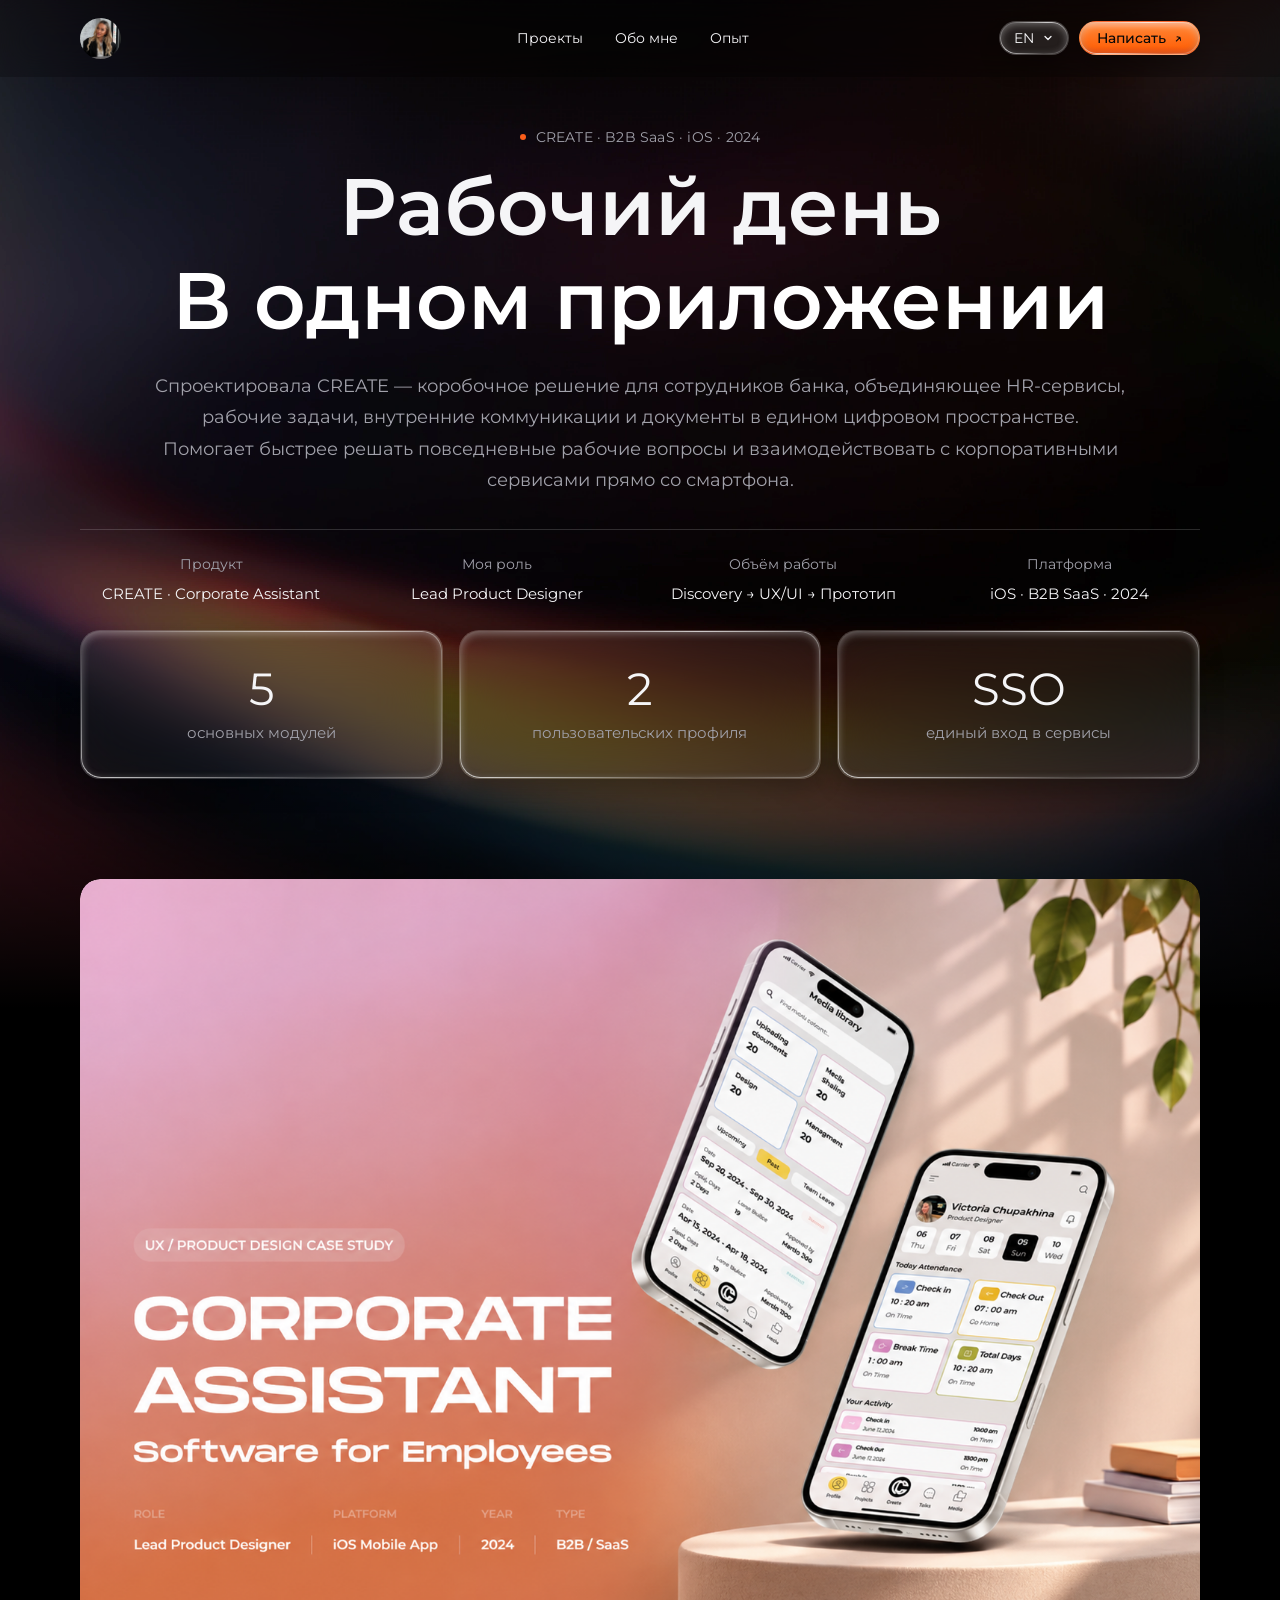
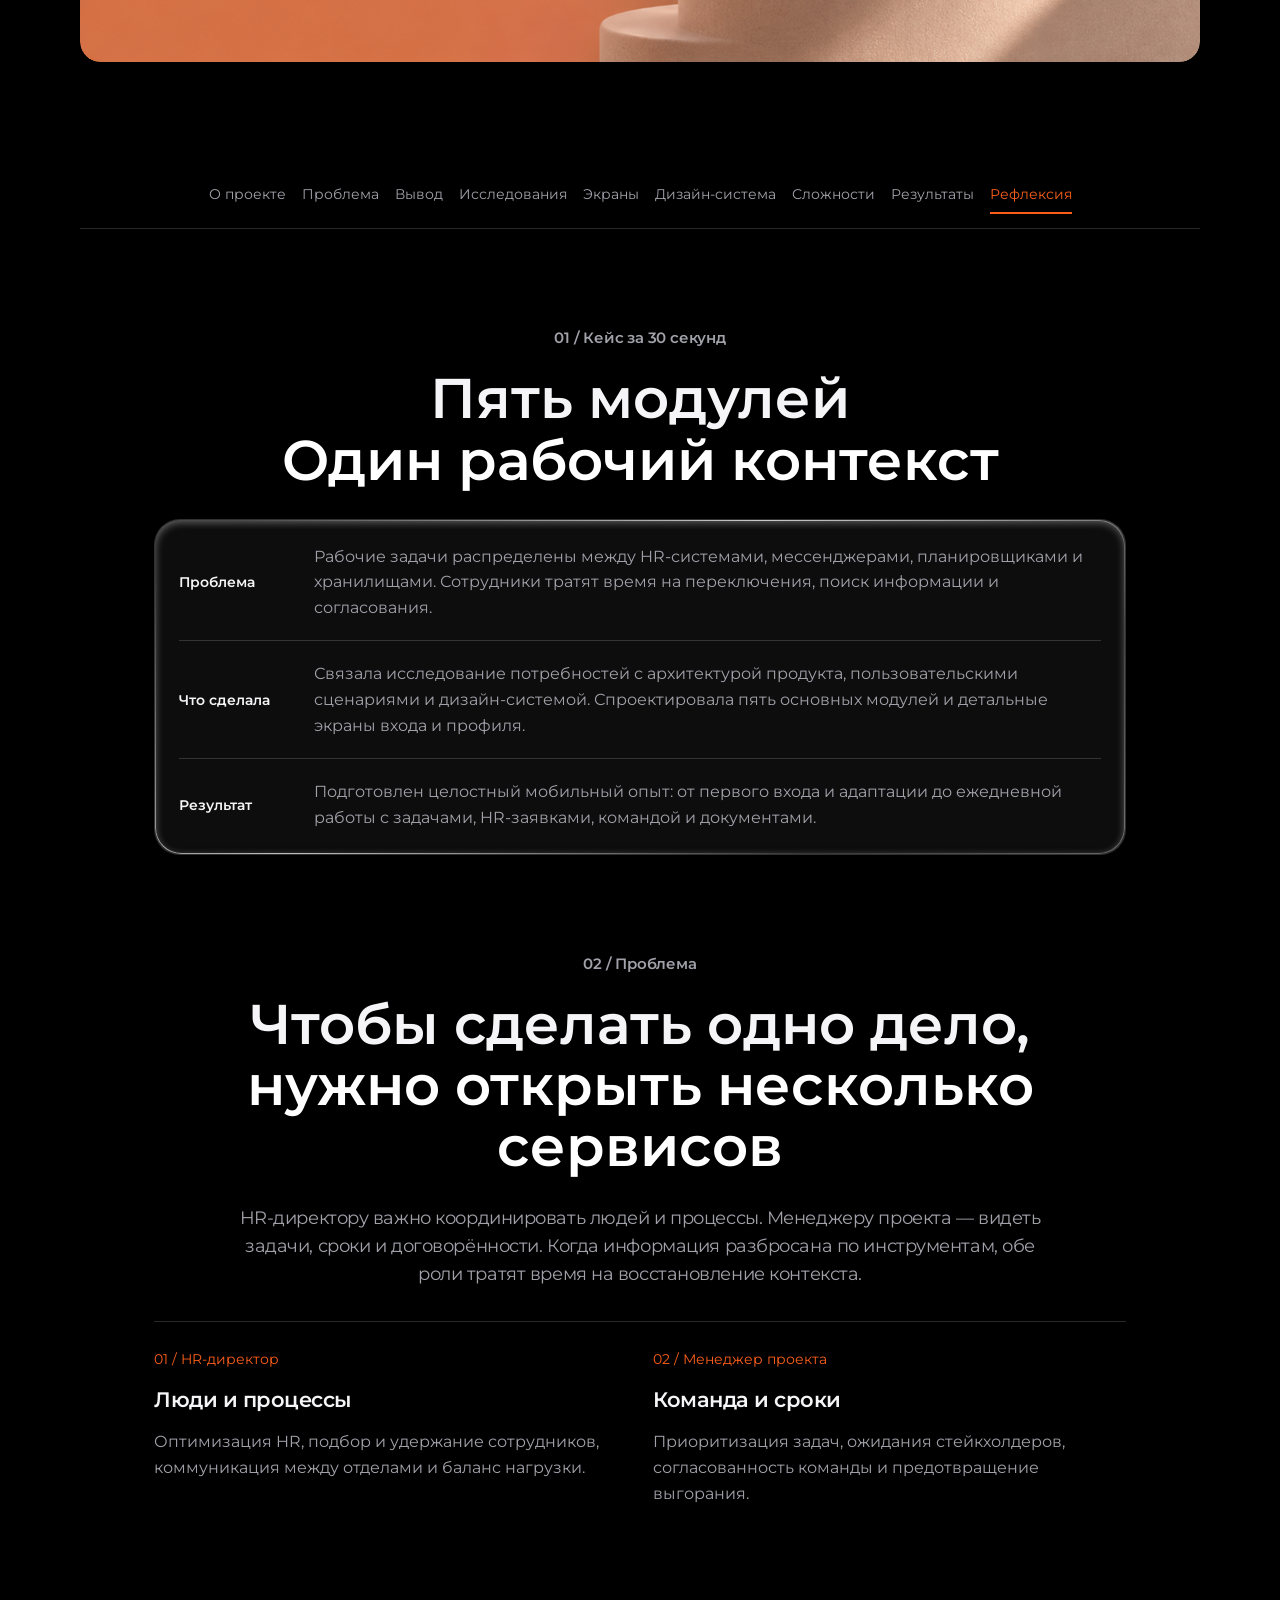
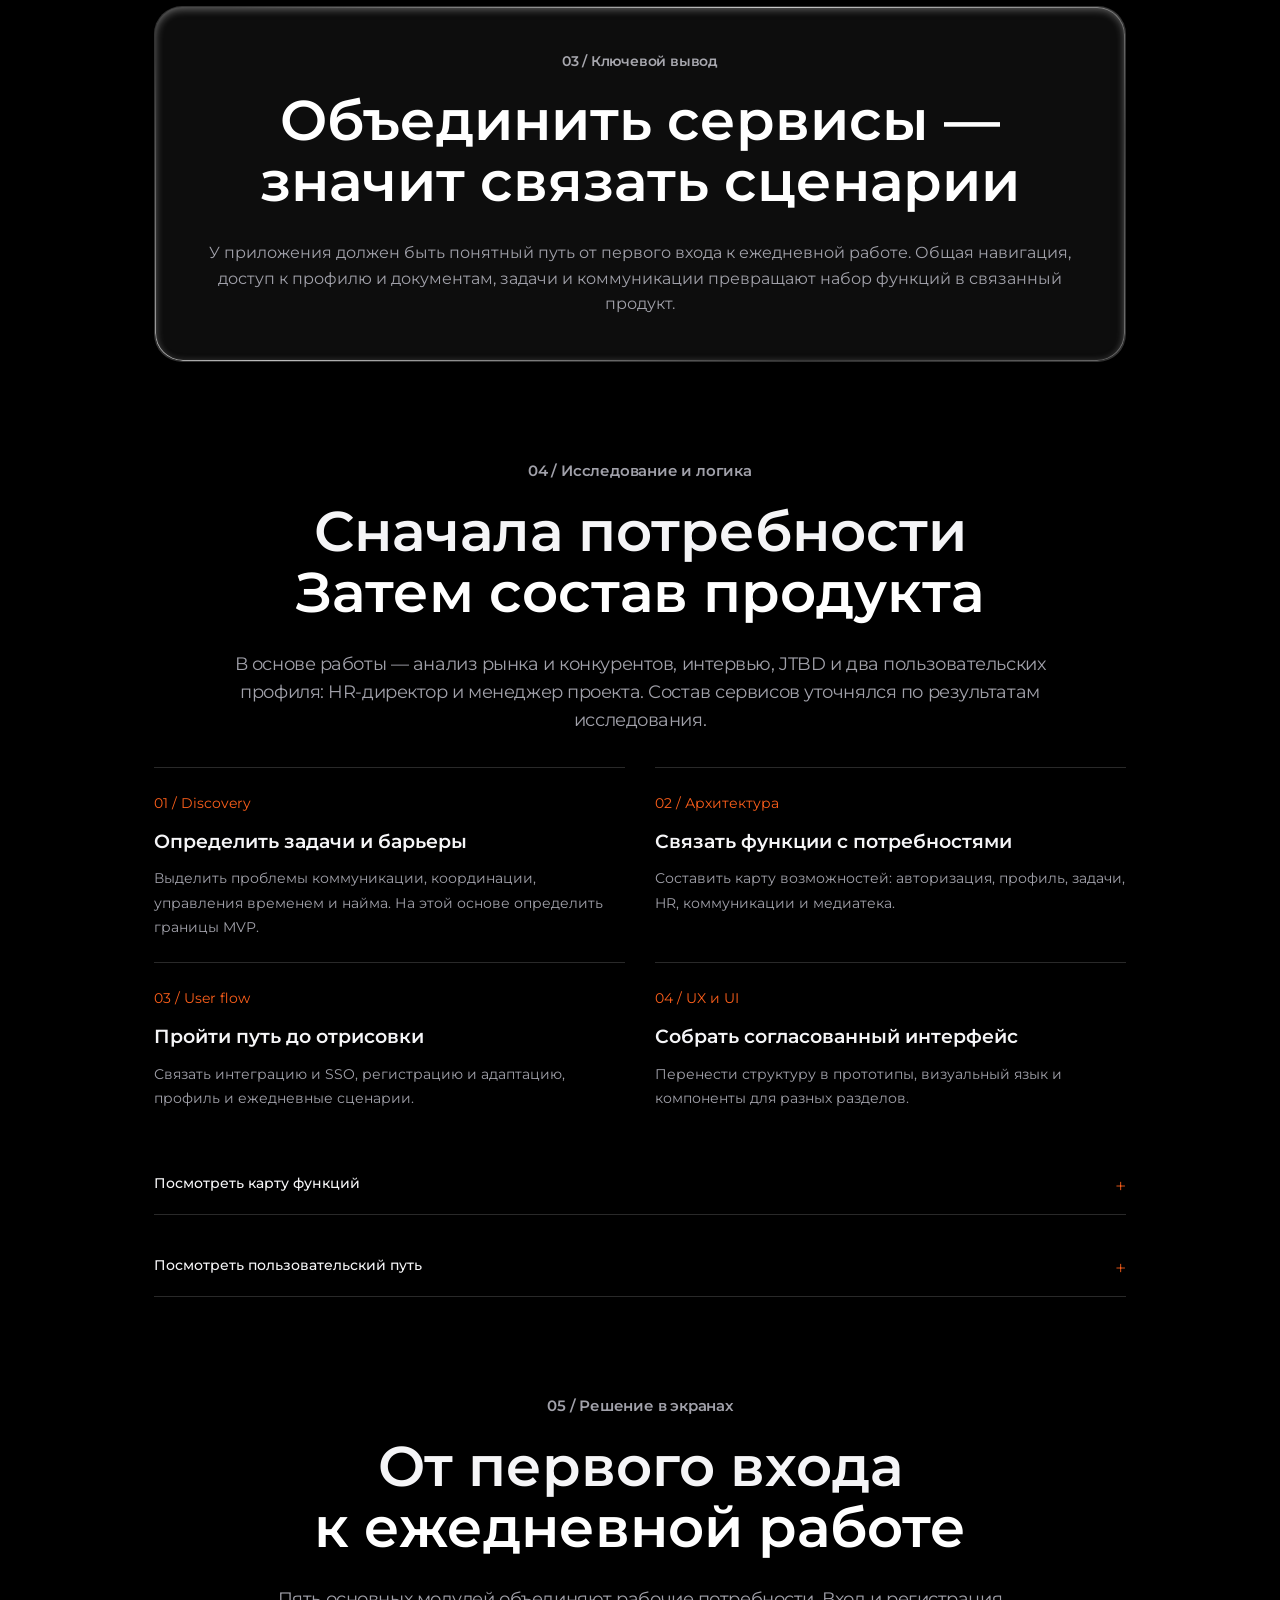
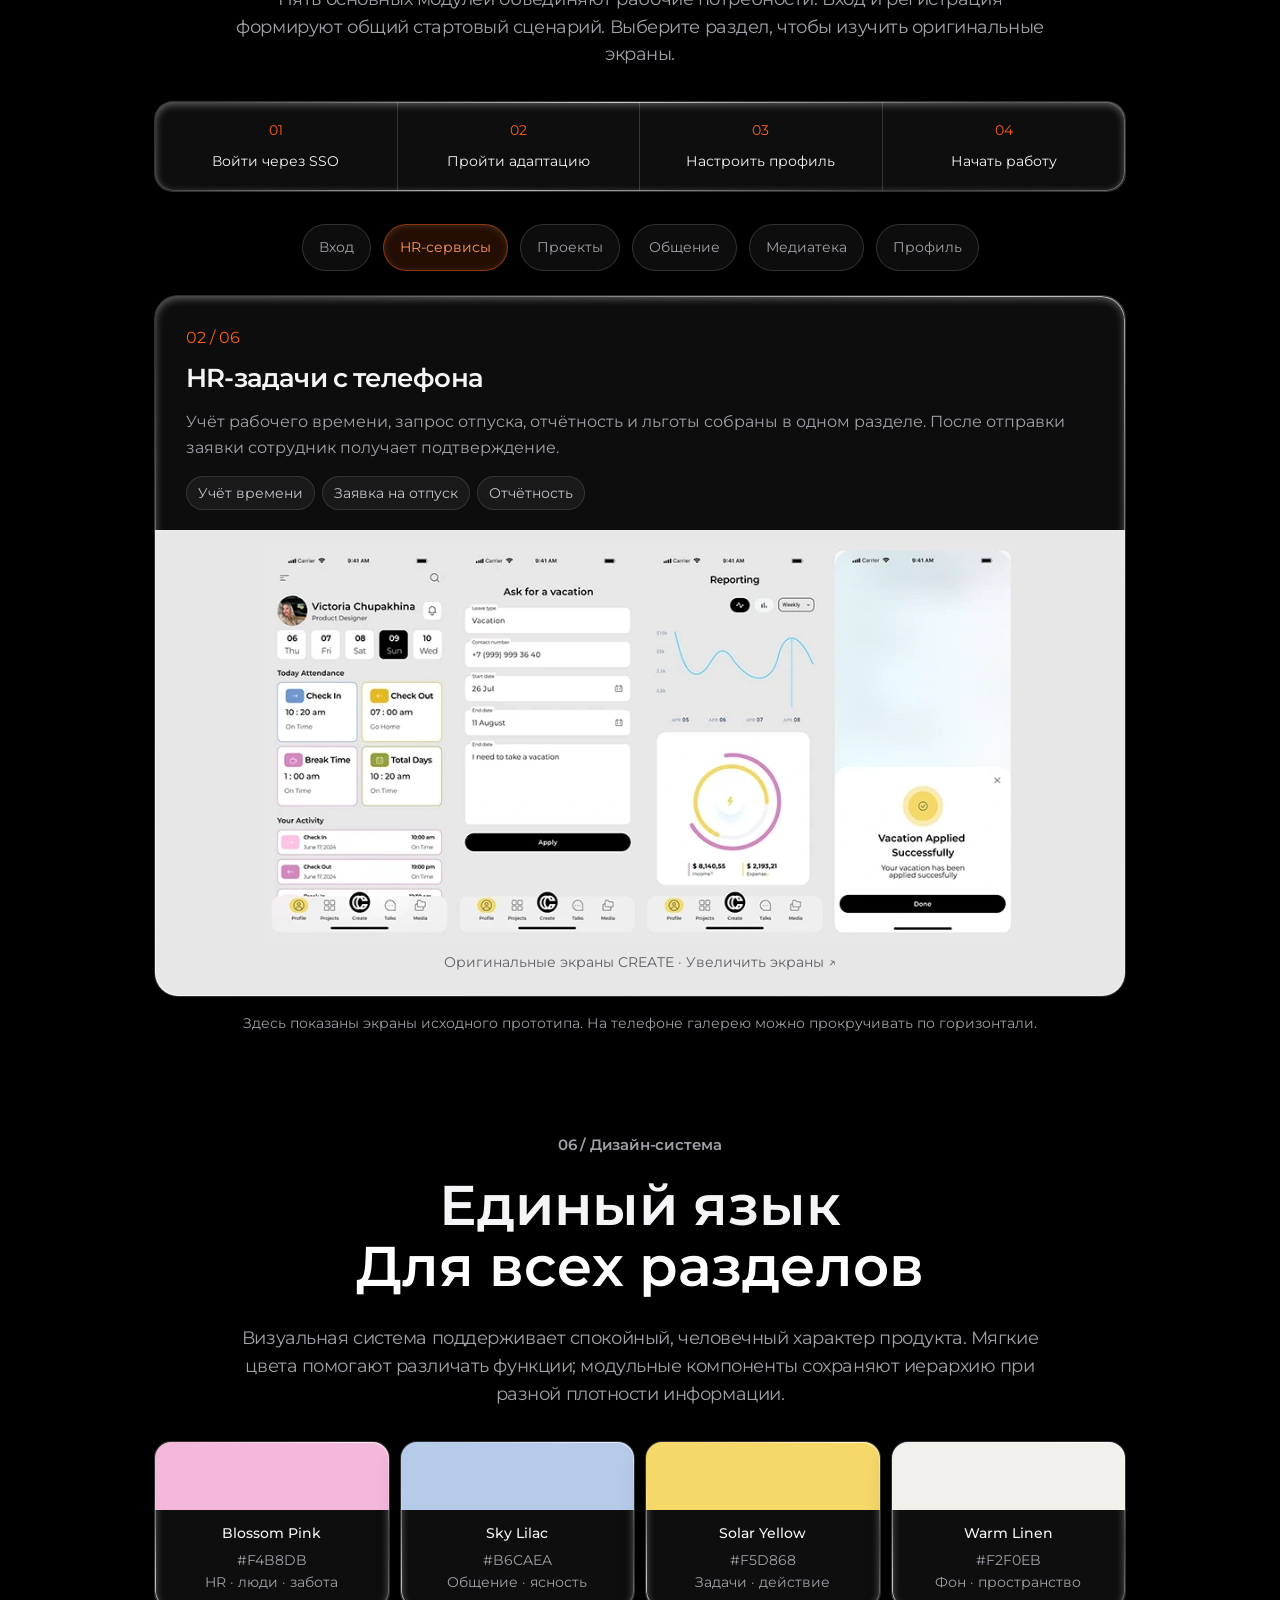
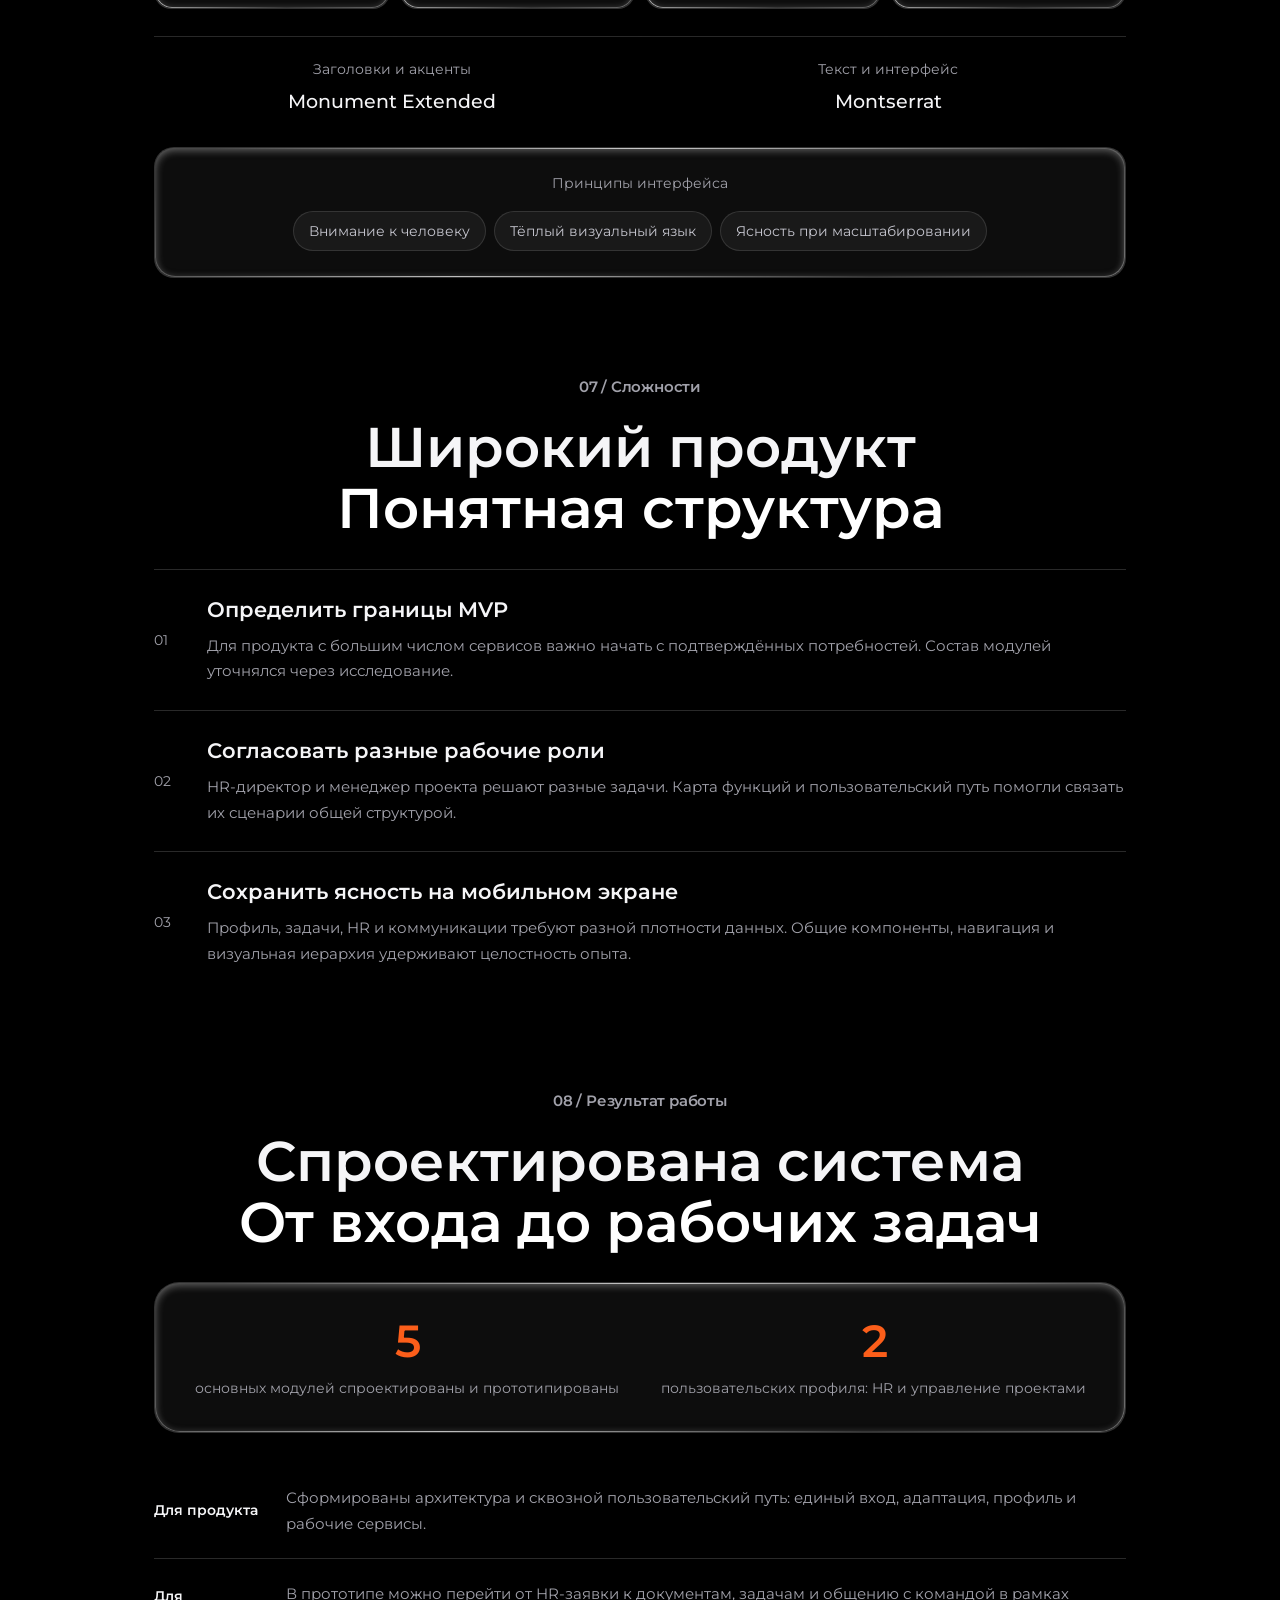
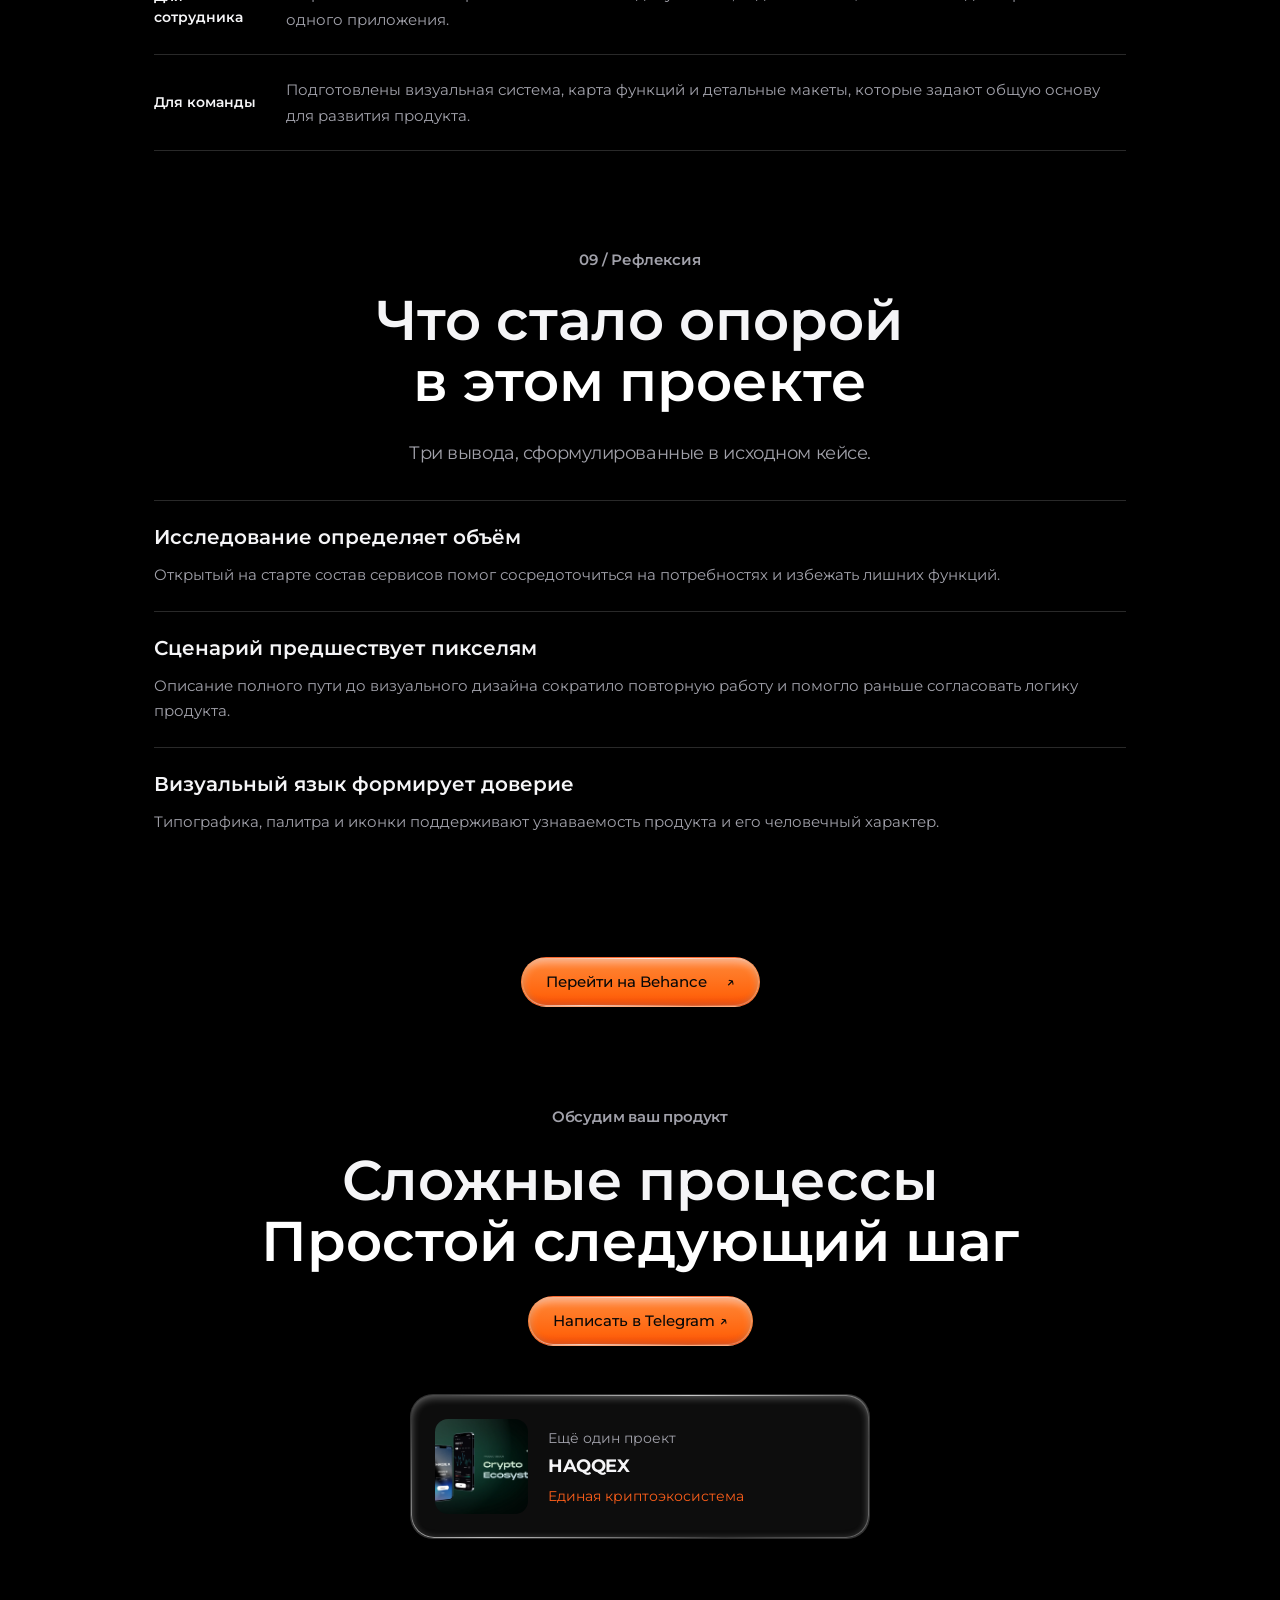
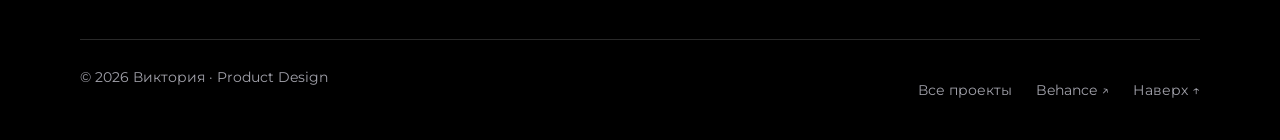
==== commit 575ad814: "Improve case spacing and readability across screen sizes" ====
--- a/case/create/index.html
+++ b/case/create/index.html
@@ -10,19 +10,19 @@
   <meta property="og:type" content="article">
   <title>CREATE — Виктория · Product Design</title>
   <link rel="icon" href="../../assets/favicon.svg" type="image/svg+xml">
-  <link rel="stylesheet" href="../../style.css">
-  <link rel="stylesheet" href="../../css/case.css">
-  <link rel="stylesheet" href="../../css/case-create.css">
-  <link rel="stylesheet" href="../../glass.css?v=case-unified-20261119">
-  <link rel="stylesheet" href="../../css/case-create-glass.css">
-  <link rel="stylesheet" href="../../css/case-unified.css?v=case-background-fullcase-20261123">
-  <script src="../../js/case-create.js?v=create-cover-20261123" defer></script>
-  <link rel="stylesheet" href="../../css/magic-cursor.css?v=magic-wand-20261119">
+  <link rel="stylesheet" href="../../style.css?v=readability-spacing-20261123">
+  <link rel="stylesheet" href="../../css/case.css?v=readability-spacing-20261123">
+  <link rel="stylesheet" href="../../css/case-create.css?v=readability-spacing-20261123">
+  <link rel="stylesheet" href="../../glass.css?v=readability-spacing-20261123">
+  <link rel="stylesheet" href="../../css/case-create-glass.css?v=readability-spacing-20261123">
+  <link rel="stylesheet" href="../../css/case-unified.css?v=readability-spacing-20261123">
+  <script src="../../js/case-create.js?v=readability-spacing-20261123" defer></script>
+  <link rel="stylesheet" href="../../css/magic-cursor.css?v=readability-spacing-20261123">
   <script src="../../js/magic-cursor.js?v=magic-wand-20261119" defer></script>
   <link rel="alternate" type="text/plain" href="/readable/create.txt" title="Текстовая версия">
 <link rel="preload" href="../../assets/fonts/montserrat-variable.ttf" as="font" type="font/ttf" crossorigin>
-<link rel="stylesheet" href="../../css/case-figma.css?v=create-cover-20261123">
-<link rel="stylesheet" href="../../assets/fonts/montserrat.css?v=all-montserrat-20261122">
+<link rel="stylesheet" href="../../css/case-figma.css?v=readability-spacing-20261123">
+<link rel="stylesheet" href="../../assets/fonts/montserrat.css?v=readability-spacing-20261123">
 <meta property="og:image" content="https://victoriaportfolio.github.io/assets/images/create-cover-20261123.png">
 <meta property="og:image:width" content="1499">
 <meta property="og:image:height" content="1049">
@@ -46,7 +46,7 @@
  <section class="case-hero wrap"><a class="back-link" href="../../?lang=ru#work">← Все проекты</a><p class="case-label"><i aria-hidden="true"></i>CREATE · B2B SaaS · iOS · 2024</p><h1>Рабочий день
 <span>В одном приложении</span></h1><p class="case-intro">Спроектировала CREATE — коробочное решение для сотрудников банка, объединяющее HR-сервисы, рабочие задачи, внутренние коммуникации и документы в едином цифровом пространстве. Помогает быстрее решать повседневные рабочие вопросы и взаимодействовать с корпоративными сервисами прямо со смартфона.</p><dl class="case-facts"><div><dt>Продукт</dt><dd>CREATE · Corporate Assistant</dd></div><div><dt>Моя роль</dt><dd>Lead Product Designer</dd></div><div><dt>Объём работы</dt><dd>Discovery → UX/UI → Прототип</dd></div><div><dt>Платформа</dt><dd>iOS · B2B SaaS · 2024</dd></div></dl><div class="case-metrics"><div class="case-metric"><strong>5</strong><span>основных модулей</span></div><div class="case-metric"><strong>2</strong><span>пользовательских профиля</span></div><div class="case-metric"><strong>SSO</strong><span>единый вход в сервисы</span></div></div></section>
  <figure class="wrap create-cover"><img src="../../assets/images/create-cover-20261123.png" alt="CORPORATE ASSISTANT / 2024 — CREATE · Corporate Assistant" width="1499" height="1049" fetchpriority="high"></figure>
- <div class="case-layout wrap"><nav class="case-toc" aria-label="В этом кейсе"><p>В этом кейсе</p><a href="#overview">Кейс за 30 секунд</a><a href="#problem">Проблема</a><a href="#insight">Ключевой вывод</a><a href="#research">Исследование и логика</a><a href="#design">Решение в экранах</a><a href="#system">Дизайн-система</a><a href="#challenges">Сложности</a><a href="#results">Результаты</a><a href="#reflection">Рефлексия</a></nav><div class="case-body">
+ <div class="case-layout wrap"><nav class="case-toc" aria-label="В этом кейсе"><p>В этом кейсе</p><a href="#overview">О проекте</a><a href="#problem">Проблема</a><a href="#insight">Вывод</a><a href="#research">Исследования</a><a href="#design">Экраны</a><a href="#system">Дизайн-система</a><a href="#challenges">Сложности</a><a href="#results">Результаты</a><a href="#reflection">Рефлексия</a></nav><div class="case-body">
  <section class="case-section" id="overview"><p class="eyebrow">01 / Кейс за 30 секунд</p><h2>Пять модулей<br>
 
 <span class="heading-accent">Один рабочий контекст</span></h2><div class="summary-panel"><div class="summary-row"><h3>Проблема</h3><p>Рабочие задачи распределены между HR-системами, мессенджерами, планировщиками и хранилищами. Сотрудники тратят время на переключения, поиск информации и согласования.</p></div><div class="summary-row"><h3>Что сделала</h3><p>Связала исследование потребностей с архитектурой продукта, пользовательскими сценариями и дизайн-системой. Спроектировала пять основных модулей и детальные экраны входа и профиля.</p></div><div class="summary-row"><h3>Результат</h3><p>Подготовлен целостный мобильный опыт: от первого входа и адаптации до ежедневной работы с задачами, HR-заявками, командой и документами.</p></div></div></section>
@@ -70,11 +70,11 @@
 <span class="heading-accent">Понятная структура</span></h2><ol class="challenges"><li><span class="number">01</span><div><h3>Определить границы MVP</h3><p>Для продукта с большим числом сервисов важно начать с подтверждённых потребностей. Состав модулей уточнялся через исследование.</p></div></li><li><span class="number">02</span><div><h3>Согласовать разные рабочие роли</h3><p>HR-директор и менеджер проекта решают разные задачи. Карта функций и пользовательский путь помогли связать их сценарии общей структурой.</p></div></li><li><span class="number">03</span><div><h3>Сохранить ясность на мобильном экране</h3><p>Профиль, задачи, HR и коммуникации требуют разной плотности данных. Общие компоненты, навигация и визуальная иерархия удерживают целостность опыта.</p></div></li></ol></section>
  <section class="case-section" id="results"><p class="eyebrow">08 / Результат работы</p><h2>Спроектирована система<br>
 
-<span class="heading-accent">От входа до рабочих задач</span></h2><div class="result-hero"><div><strong>5</strong><p>основных модулей спроектированы и прототипированы</p></div><div><strong>2</strong><p>пользовательских профиля: HR и управление проектами</p></div></div><div class="result-breakdown"><article><h3>Для продукта</h3><p>Сформированы архитектура и сквозной пользовательский путь: единый вход, адаптация, профиль и рабочие сервисы.</p></article><article><h3>Для сотрудника</h3><p>В прототипе можно перейти от HR-заявки к документам, задачам и общению с командой в рамках одного приложения.</p></article><article><h3>Для команды</h3><p>Подготовлены визуальная система, карта функций и детальные макеты, которые задают общую основу для развития продукта.</p></article></div><p class="measurement-note">Результаты относятся к проектированию и прототипированию. Данные об использовании продукта после запуска, росте вовлечённости и экономии времени в исходном кейсе не опубликованы. <a href="https://www.behance.net/gallery/209329083/CREATE-(Corporate-assistant)-Software-for-HR" target="_blank" rel="noopener">Исходный кейс на Behance ↗</a></p></section>
+<span class="heading-accent">От входа до рабочих задач</span></h2><div class="result-hero"><div><strong>5</strong><p>основных модулей спроектированы и прототипированы</p></div><div><strong>2</strong><p>пользовательских профиля: HR и управление проектами</p></div></div><div class="result-breakdown"><article><h3>Для продукта</h3><p>Сформированы архитектура и сквозной пользовательский путь: единый вход, адаптация, профиль и рабочие сервисы.</p></article><article><h3>Для сотрудника</h3><p>В прототипе можно перейти от HR-заявки к документам, задачам и общению с командой в рамках одного приложения.</p></article><article><h3>Для команды</h3><p>Подготовлены визуальная система, карта функций и детальные макеты, которые задают общую основу для развития продукта.</p></article></div></section>
  <section class="case-section" id="reflection"><p class="eyebrow">09 / Рефлексия</p><h2>Что стало опорой<br>
 
 <span class="heading-accent">в этом проекте</span></h2><p class="body-copy">Три вывода, сформулированные в исходном кейсе.</p><ul class="reflection-list"><li><h3>Исследование определяет объём</h3><p>Открытый на старте состав сервисов помог сосредоточиться на потребностях и избежать лишних функций.</p></li><li><h3>Сценарий предшествует пикселям</h3><p>Описание полного пути до визуального дизайна сократило повторную работу и помогло раньше согласовать логику продукта.</p></li><li><h3>Визуальный язык формирует доверие</h3><p>Типографика, палитра и иконки поддерживают узнаваемость продукта и его человечный характер.</p></li></ul></section>
- </div></div><section class="case-bottom" id="full-case"><div class="case-bottom-inner wrap"><a class="button primary" href="https://www.behance.net/gallery/209329083/CREATE-(Corporate-assistant)-Software-for-HR" target="_blank" rel="noopener">Перейти на Behance<span aria-hidden="true">↗</span></a><div><p class="eyebrow">Обсудим ваш продукт</p><h2>Сложные процессы<br>
+ </div></div><section class="case-full-link wrap" id="full-case"><a class="button primary" href="https://www.behance.net/gallery/209329083/CREATE-(Corporate-assistant)-Software-for-HR" target="_blank" rel="noopener">Перейти на Behance<span aria-hidden="true">↗</span></a></section><section class="case-bottom"><div class="case-bottom-inner wrap"><div><p class="eyebrow">Обсудим ваш продукт</p><h2>Сложные процессы<br>
 
 <span class="heading-accent">Простой следующий шаг</span></h2><a class="button primary" href="https://t.me/victoriachupakhina28" target="_blank" rel="noopener">Написать в Telegram ↗</a></div><a class="case-next" href="https://www.behance.net/gallery/171243765/HAQQEX" target="_blank" rel="noopener"><img src="../../assets/cases/haqqex/hero.webp" alt="HAQQEX" loading="lazy" width="93" height="95"><div><small>Ещё один проект</small><h3>HAQQEX</h3><span>Единая криптоэкосистема</span></div></a></div></section></div>
   </main>
--- a/style.css
+++ b/style.css
@@ -1,3 +1,9 @@
-:root{--ink:#1d1d1f;--muted:#6e6e73;--blue:#0071e3;--surface:#f5f5f7;--line:#d2d2d7;--white:#fff;--radius:28px}*{box-sizing:border-box}html{scroll-behavior:smooth;scroll-padding-top:100px}body{margin:0;background:#fff;color:var(--ink);font-family:'Montserrat',sans-serif;-webkit-font-smoothing:antialiased}a{color:inherit;text-decoration:none}button{font:inherit}button,a,summary{-webkit-tap-highlight-color:transparent}button,summary{cursor:pointer}a:focus-visible,button:focus-visible,summary:focus-visible{outline:3px solid var(--blue);outline-offset:6px}button{color:inherit}img{display:block;width:100%;height:auto}.wrap{width:min(1120px,calc(100% - 80px));margin-inline:auto}.site-header{position:sticky;top:0;z-index:20;background:rgba(255,255,255,.86);backdrop-filter:blur(24px);-webkit-backdrop-filter:blur(24px);border-bottom:1px solid #0000000d}.nav{height:72px;display:flex;align-items:center;justify-content:space-between;gap:24px}.wordmark{display:flex;align-items:center;gap:10px;font-size:15px;font-weight:600;letter-spacing:-.4px}.monogram{font-size:30px;font-weight:700;letter-spacing:-3px;line-height:1;transform:translateY(-3px);margin-right:4px}.nav-links,.nav-actions{display:flex;align-items:center;gap:32px;font-size:13px}.nav-links a:hover,.footer a:hover{color:var(--blue)}.nav-actions{gap:20px}.language{border:0;background:transparent;padding:8px 0;font-size:12px;color:var(--muted)}.small-cta{background:var(--blue);color:#fff;border-radius:30px;padding:9px 17px}.hero{text-align:center;padding-top:100px;padding-bottom:0}.eyebrow{font-size:15px;font-weight:600;margin:0 0 21px;letter-spacing:-.2px}.hero>.eyebrow{color:var(--muted)}h1,h2,h3,p{margin-top:0}h1{font-size:clamp(48px,6.3vw,84px);font-weight:650;letter-spacing:-4.2px;line-height:1.04;margin-bottom:28px}h1 span{background:linear-gradient(100deg,#0071e3 15%,#535bd4 90%);-webkit-background-clip:text;background-clip:text;color:transparent}.hero-description{font-size:21px;line-height:1.5;letter-spacing:-.4px;color:var(--muted);margin-bottom:29px}.hero-actions,.contact-actions{display:flex;align-items:center;justify-content:center;gap:29px}.button{display:inline-flex;align-items:center;justify-content:center;gap:19px;padding:15px 24px;border-radius:40px;font-size:15px;line-height:1.2;transition:background .2s,transform .2s}.primary{color:#fff;background:var(--blue)}.primary:hover,.small-cta:hover{background:#0077ed}.button:hover{transform:translateY(-2px)}.text-link{color:var(--blue);font-size:16px;line-height:1.5}.text-link:hover{text-decoration:underline;text-underline-offset:4px}.text-link span{display:inline-block;margin-left:5px}.hero-domains{margin:27px 0 52px;color:#86868b;font-size:12px;letter-spacing:.45px}.highlights{display:grid;grid-template-columns:repeat(4,1fr);gap:12px;text-align:left}.highlight{border-radius:22px;background:var(--surface);padding:26px 25px;min-height:177px}.highlight:nth-child(2){background:#edf5ff}.highlight:nth-child(3){background:#f0effa}.highlight:nth-child(4){background:#1d1d1f;color:#fff}.highlight .kicker{display:block;font-size:12px;color:var(--muted);margin-bottom:23px}.highlight:last-child .kicker{color:#b5b5bd}.highlight strong{display:block;font-size:36px;line-height:1.06;font-weight:600;letter-spacing:-1.6px}.highlight p{font-size:13px;line-height:1.4;margin:10px 0 0;color:var(--muted)}.highlight:last-child p{color:#b5b5bd}.section{padding-top:112px;padding-bottom:112px}h2{font-size:clamp(36px,4.4vw,56px);line-height:1.09;letter-spacing:-2.3px;font-weight:600;margin-bottom:0}h2 span{color:var(--muted)}.about{display:grid;grid-template-columns:5fr 6fr;gap:100px;align-items:center;padding-top:140px;padding-bottom:140px}.about-photo{position:relative;border-radius:var(--radius);overflow:hidden;background:var(--surface)}.about-photo img{aspect-ratio:1/1.1;object-fit:cover;object-position:center 43%;filter:grayscale(1)}.photo-caption{position:absolute;bottom:0;left:0;right:0;background:linear-gradient(transparent,#0009);color:#fff;font-size:11px;padding:48px 23px 23px}.about-copy .eyebrow{color:var(--muted);font-size:13px}.about-copy p:not(.eyebrow){font-size:18px;line-height:1.55;color:var(--muted);margin:26px 0 24px;max-width:450px}.section-heading{display:flex;justify-content:space-between;align-items:flex-end;gap:40px;margin-bottom:46px}.section-heading .eyebrow{color:var(--muted)}.section-heading>p{color:var(--muted);font-size:16px;line-height:1.55;margin-bottom:3px}.work{background:var(--surface)}.projects{display:grid;grid-template-columns:repeat(2,minmax(0,1fr));gap:24px}.project{background:#fff;border-radius:var(--radius);overflow:hidden;display:flex;flex-direction:column;transition:transform .3s,box-shadow .3s}.project:hover{transform:translateY(-5px);box-shadow:0 16px 32px #00000009}.project-visual{overflow:hidden;position:relative;background:#e8e8ed}.project-visual img{aspect-ratio:1.6;object-fit:cover;transition:transform .6s}.project:hover img{transform:scale(1.035)}.project-copy{padding:29px 30px 31px;position:relative;flex:1}.project-meta{display:flex;justify-content:space-between;gap:16px;font-size:11px;color:var(--muted);margin-bottom:13px;letter-spacing:.4px;text-transform:uppercase}.project h3{font-size:25px;line-height:1.15;letter-spacing:-.8px;font-weight:600;margin:0 30px 13px 0}.project p{font-size:15px;line-height:1.5;color:var(--muted);margin-bottom:22px}.project-link{color:var(--blue);font-size:14px;display:flex;justify-content:space-between;gap:14px}.project-link span:last-child{font-size:20px;line-height:1}.more-projects{margin-top:28px}.more-projects>summary{display:flex;justify-content:center;align-items:center;gap:15px;font-size:15px;color:var(--blue);list-style:none;padding:15px}.more-projects summary::-webkit-details-marker{display:none}.plus{font-size:23px;font-weight:300;transition:transform .2s}.more-projects[open] .plus{transform:rotate(45deg)}.secondary-projects{margin-top:20px}.section-end{text-align:center;margin-top:27px}.skills{display:grid;grid-template-columns:repeat(3,1fr);gap:48px;margin-top:65px}.skill-index{font-size:13px;color:var(--blue);display:block;margin-bottom:26px}.skill h3{font-size:23px;line-height:1.2;font-weight:600;letter-spacing:-.6px;margin-bottom:20px;max-width:240px}.skill ul{list-style:none;padding:0;margin:0;color:var(--muted);font-size:15px;line-height:2}.process{border-top:1px solid var(--line);padding-top:30px;margin-top:55px;display:flex;align-items:center;justify-content:space-between;font-size:19px;letter-spacing:-.5px}.process span:nth-child(even){color:#b8b8bd;font-size:22px;font-weight:300}.experience{background:var(--surface)}.experience-list{border-top:1px solid var(--line)}.industry{border-bottom:1px solid var(--line)}.industry>summary{list-style:none;display:flex;align-items:center;justify-content:space-between;padding:26px 0;gap:20px}.industry>summary::-webkit-details-marker{display:none}.industry-title{font-size:24px;line-height:1.2;font-weight:500;letter-spacing:-.6px}.industry-label{color:var(--muted);font-size:12px;margin-left:auto;margin-right:24px}.industry[open]>summary>.plus{transform:rotate(45deg)}.company{background:#fff;border-radius:22px;padding:30px;margin-bottom:22px}.company h3{font-size:23px;letter-spacing:-.5px;margin-bottom:25px}.company-activities{display:grid;grid-template-columns:1fr 1fr;gap:25px 34px}.activity h4{font-size:15px;font-weight:600;line-height:1.4;margin:0 0 8px}.activity p{font-size:14px;color:var(--muted);line-height:1.65;margin:0}.results{display:grid;grid-template-columns:repeat(3,1fr);gap:12px;margin-top:28px}.result{padding:18px;background:var(--surface);border-radius:15px}.result small{font-size:9px;color:var(--muted);letter-spacing:.5px}.result strong{display:block;font-weight:600;font-size:19px;line-height:1.2;margin:10px 0}.result p{font-size:12px;color:var(--muted);line-height:1.5;margin:0}.education{display:grid;grid-template-columns:1fr 1fr;gap:40px;margin-top:58px}.education-label{grid-column:1/-1;font-size:13px;font-weight:600;color:var(--muted);margin-bottom:-14px}.education-item{display:flex;gap:22px;align-items:flex-start}.education-item>span{color:var(--muted);font-size:13px;min-width:76px;padding-top:3px}.education-item h3{font-size:18px;font-weight:500;line-height:1.3;margin:0 0 8px;letter-spacing:-.3px}.education-item p{font-size:13px;color:var(--muted);line-height:1.5;margin:0}.contact{text-align:center;padding-top:140px;padding-bottom:100px}.contact .eyebrow{color:var(--muted)}.contact h2{font-size:clamp(36px,5vw,64px);letter-spacing:-2.8px}.contact>p:not(.eyebrow){font-size:18px;color:var(--muted);line-height:1.55;margin:27px 0 32px}.copy-email{display:inline-flex;align-items:center;justify-content:center;gap:15px;background:transparent;border:0;padding:16px 0 0;color:var(--muted);font-size:12px;margin-top:17px}.copy-email span{color:var(--blue)}.contact .copy-status{font-size:12px!important;min-height:18px;margin:8px 0 0!important}.footer{border-top:1px solid var(--line);display:flex;justify-content:space-between;gap:20px;padding-top:24px;padding-bottom:28px;font-size:11px;color:var(--muted)}.footer p{margin:0}.footer>div{display:flex;gap:24px}.skip-link{position:fixed;z-index:40;top:-100px;left:20px;background:var(--ink);color:#fff;padding:15px;border-radius:10px}.skip-link:focus{top:10px}
-@media(min-width:1600px){.hero{padding-top:120px}}@media(max-width:1000px){.wrap{width:calc(100% - 48px)}.about{gap:55px}.highlight{padding:24px 20px}.highlight strong{font-size:30px}.skills{gap:25px}.hero{padding-top:80px}.industry-label{display:none}.results{grid-template-columns:1fr 1fr}}@media(max-width:700px){html{scroll-padding-top:90px}.wrap{width:calc(100% - 40px)}.nav{height:64px;gap:12px}.nav-links{gap:18px;font-size:12px}.nav-links a:last-child{display:none}.nav-actions{gap:14px}.small-cta{display:none}.wordmark{font-size:13px;gap:5px}.monogram{font-size:27px}.hero{padding-top:67px}.hero>.eyebrow{font-size:13px;margin-bottom:20px}h1{font-size:clamp(40px,9.4vw,64px);letter-spacing:-2.2px;line-height:1.07;margin-bottom:23px}.hero-description{font-size:17px;line-height:1.5;letter-spacing:-.25px}.desktop-break{display:none}.hero-actions{gap:21px}.button{font-size:13px;padding:14px 20px}.text-link{font-size:14px}.hero-domains{font-size:10px;letter-spacing:0;margin:27px 0 37px}.highlights{grid-template-columns:1fr 1fr;gap:10px}.highlight{padding:21px;min-height:164px;border-radius:20px}.highlight .kicker{font-size:11px;margin-bottom:20px}.highlight strong{font-size:31px}.highlight p{font-size:12px}.section{padding-top:75px;padding-bottom:75px}h2{font-size:38px;letter-spacing:-1.6px}.about{grid-template-columns:1fr;gap:34px;padding-top:80px;padding-bottom:80px}.about-photo{max-width:450px;width:100%;margin:auto}.about-photo img{aspect-ratio:1.15}.about-copy p:not(.eyebrow){font-size:17px;margin-top:22px}.about-copy h2 br:nth-of-type(1){display:none}.section-heading{display:block;margin-bottom:30px}.section-heading>p{margin:20px 0 0;font-size:15px}.section-heading .eyebrow{font-size:13px;margin-bottom:16px}.projects{grid-template-columns:1fr;gap:20px}.project{border-radius:22px}.project-copy{padding:24px}.project h3{font-size:25px}.project p{font-size:14px}.project-meta{font-size:10px}.skills{grid-template-columns:1fr;gap:35px;margin-top:39px}.skill{position:relative;padding-left:47px}.skill-index{position:absolute;left:0;top:4px;margin:0}.skill h3{font-size:23px;max-width:none;margin-bottom:13px}.skill ul{font-size:14px;line-height:1.9}.process{margin-top:38px;font-size:13px;padding-top:23px;letter-spacing:-.2px}.process span:nth-child(even){font-size:17px}.industry-title{font-size:21px}.industry>summary{padding:24px 0}.company{padding:22px;border-radius:20px}.company h3{font-size:21px}.company-activities{grid-template-columns:1fr;gap:22px}.results{grid-template-columns:1fr}.education{grid-template-columns:1fr;gap:28px;margin-top:40px}.education-label{margin-bottom:0}.education-item{gap:15px}.contact{padding-top:80px;padding-bottom:60px}.contact h2{font-size:39px;letter-spacing:-1.8px}.contact>p:not(.eyebrow){font-size:16px;margin:24px 0}.contact-actions{gap:23px}.copy-email{font-size:11px;gap:10px}.footer{flex-direction:column;font-size:11px;gap:17px;padding-bottom:25px}.footer>div{justify-content:space-between}.footer>div a{padding:4px 0}}
+:root{--ink:#1d1d1f;--muted:#6e6e73;--blue:#0071e3;--surface:#f5f5f7;--line:#d2d2d7;--white:#fff;--radius:28px}*{box-sizing:border-box}html{scroll-behavior:smooth;scroll-padding-top:100px}body{margin:0;background:#fff;color:var(--ink);font-family:'Montserrat',sans-serif;-webkit-font-smoothing:antialiased}a{color:inherit;text-decoration:none}button{font:inherit}button,a,summary{-webkit-tap-highlight-color:transparent}button,summary{cursor:pointer}a:focus-visible,button:focus-visible,summary:focus-visible{outline:3px solid var(--blue);outline-offset:6px}button{color:inherit}img{display:block;width:100%;height:auto}.wrap{width:min(1120px,calc(100% - 80px));margin-inline:auto}.site-header{position:sticky;top:0;z-index:20;background:rgba(255,255,255,.86);backdrop-filter:blur(24px);-webkit-backdrop-filter:blur(24px);border-bottom:1px solid #0000000d}.nav{height:72px;display:flex;align-items:center;justify-content:space-between;gap:24px}.wordmark{display:flex;align-items:center;gap:10px;font-size:15px;font-weight:600;letter-spacing:-.4px}.monogram{font-size:30px;font-weight:700;letter-spacing:-3px;line-height:1;transform:translateY(-3px);margin-right:4px}.nav-links,.nav-actions{display:flex;align-items:center;gap:32px;font-size:14px}.nav-links a:hover,.footer a:hover{color:var(--blue)}.nav-actions{gap:20px}.language{border:0;background:transparent;padding:8px 0;font-size:14px;color:var(--muted)}.small-cta{background:var(--blue);color:#fff;border-radius:30px;padding:9px 17px}.hero{text-align:center;padding-top:100px;padding-bottom:0}.eyebrow{font-size:15px;font-weight:600;margin:0 0 21px;letter-spacing:-.2px}.hero>.eyebrow{color:var(--muted)}h1,h2,h3,p{margin-top:0}h1{font-size:clamp(48px,6.3vw,84px);font-weight:650;letter-spacing:-4.2px;line-height:1.04;margin-bottom:28px}h1 span{background:linear-gradient(100deg,#0071e3 15%,#535bd4 90%);-webkit-background-clip:text;background-clip:text;color:transparent}.hero-description{font-size:21px;line-height:1.5;letter-spacing:-.4px;color:var(--muted);margin-bottom:29px}.hero-actions,.contact-actions{display:flex;align-items:center;justify-content:center;gap:29px}.button{display:inline-flex;align-items:center;justify-content:center;gap:19px;padding:15px 24px;border-radius:40px;font-size:15px;line-height:1.2;transition:background .2s,transform .2s}.primary{color:#fff;background:var(--blue)}.primary:hover,.small-cta:hover{background:#0077ed}.button:hover{transform:translateY(-2px)}.text-link{color:var(--blue);font-size:16px;line-height:1.5}.text-link:hover{text-decoration:underline;text-underline-offset:4px}.text-link span{display:inline-block;margin-left:5px}.hero-domains{margin:27px 0 52px;color:#86868b;font-size:14px;letter-spacing:.45px}.highlights{display:grid;grid-template-columns:repeat(4,1fr);gap:12px;text-align:left}.highlight{border-radius:22px;background:var(--surface);padding:26px 25px;min-height:177px}.highlight:nth-child(2){background:#edf5ff}.highlight:nth-child(3){background:#f0effa}.highlight:nth-child(4){background:#1d1d1f;color:#fff}.highlight .kicker{display:block;font-size:14px;color:var(--muted);margin-bottom:23px}.highlight:last-child .kicker{color:#b5b5bd}.highlight strong{display:block;font-size:36px;line-height:1.06;font-weight:600;letter-spacing:-1.6px}.highlight p{font-size:14px;line-height:1.4;margin:10px 0 0;color:var(--muted)}.highlight:last-child p{color:#b5b5bd}.section{padding-top:112px;padding-bottom:112px}h2{font-size:clamp(36px,4.4vw,56px);line-height:1.09;letter-spacing:-2.3px;font-weight:600;margin-bottom:0}h2 span{color:var(--muted)}.about{display:grid;grid-template-columns:5fr 6fr;gap:100px;align-items:center;padding-top:140px;padding-bottom:140px}.about-photo{position:relative;border-radius:var(--radius);overflow:hidden;background:var(--surface)}.about-photo img{aspect-ratio:1/1.1;object-fit:cover;object-position:center 43%;filter:grayscale(1)}.photo-caption{position:absolute;bottom:0;left:0;right:0;background:linear-gradient(transparent,#0009);color:#fff;font-size:14px;padding:48px 23px 23px}.about-copy .eyebrow{color:var(--muted);font-size:14px}.about-copy p:not(.eyebrow){font-size:18px;line-height:1.55;color:var(--muted);margin:26px 0 24px;max-width:450px}.section-heading{display:flex;justify-content:space-between;align-items:flex-end;gap:40px;margin-bottom:46px}.section-heading .eyebrow{color:var(--muted)}.section-heading>p{color:var(--muted);font-size:16px;line-height:1.55;margin-bottom:3px}.work{background:var(--surface)}.projects{display:grid;grid-template-columns:repeat(2,minmax(0,1fr));gap:24px}.project{background:#fff;border-radius:var(--radius);overflow:hidden;display:flex;flex-direction:column;transition:transform .3s,box-shadow .3s}.project:hover{transform:translateY(-5px);box-shadow:0 16px 32px #00000009}.project-visual{overflow:hidden;position:relative;background:#e8e8ed}.project-visual img{aspect-ratio:1.6;object-fit:cover;transition:transform .6s}.project:hover img{transform:scale(1.035)}.project-copy{padding:29px 30px 31px;position:relative;flex:1}.project-meta{display:flex;justify-content:space-between;gap:16px;font-size:14px;color:var(--muted);margin-bottom:13px;letter-spacing:.4px;text-transform:uppercase}.project h3{font-size:25px;line-height:1.15;letter-spacing:-.8px;font-weight:600;margin:0 30px 13px 0}.project p{font-size:15px;line-height:1.5;color:var(--muted);margin-bottom:22px}.project-link{color:var(--blue);font-size:14px;display:flex;justify-content:space-between;gap:14px}.project-link span:last-child{font-size:20px;line-height:1}.more-projects{margin-top:28px}.more-projects>summary{display:flex;justify-content:center;align-items:center;gap:15px;font-size:15px;color:var(--blue);list-style:none;padding:15px}.more-projects summary::-webkit-details-marker{display:none}.plus{font-size:23px;font-weight:300;transition:transform .2s}.more-projects[open] .plus{transform:rotate(45deg)}.secondary-projects{margin-top:20px}.section-end{text-align:center;margin-top:27px}.skills{display:grid;grid-template-columns:repeat(3,1fr);gap:48px;margin-top:65px}.skill-index{font-size:14px;color:var(--blue);display:block;margin-bottom:26px}.skill h3{font-size:23px;line-height:1.2;font-weight:600;letter-spacing:-.6px;margin-bottom:20px;max-width:240px}.skill ul{list-style:none;padding:0;margin:0;color:var(--muted);font-size:15px;line-height:2}.process{border-top:1px solid var(--line);padding-top:30px;margin-top:55px;display:flex;align-items:center;justify-content:space-between;font-size:19px;letter-spacing:-.5px}.process span:nth-child(even){color:#b8b8bd;font-size:22px;font-weight:300}.experience{background:var(--surface)}.experience-list{border-top:1px solid var(--line)}.industry{border-bottom:1px solid var(--line)}.industry>summary{list-style:none;display:flex;align-items:center;justify-content:space-between;padding:26px 0;gap:20px}.industry>summary::-webkit-details-marker{display:none}.industry-title{font-size:24px;line-height:1.2;font-weight:500;letter-spacing:-.6px}.industry-label{color:var(--muted);font-size:14px;margin-left:auto;margin-right:24px}.industry[open]>summary>.plus{transform:rotate(45deg)}.company{background:#fff;border-radius:22px;padding:30px;margin-bottom:22px}.company h3{font-size:23px;letter-spacing:-.5px;margin-bottom:25px}.company-activities{display:grid;grid-template-columns:1fr 1fr;gap:25px 34px}.activity h4{font-size:15px;font-weight:600;line-height:1.4;margin:0 0 8px}.activity p{font-size:14px;color:var(--muted);line-height:1.65;margin:0}.results{display:grid;grid-template-columns:repeat(3,1fr);gap:12px;margin-top:28px}.result{padding:18px;background:var(--surface);border-radius:15px}.result small{font-size:14px;color:var(--muted);letter-spacing:.5px}.result strong{display:block;font-weight:600;font-size:19px;line-height:1.2;margin:10px 0}.result p{font-size:14px;color:var(--muted);line-height:1.5;margin:0}.education{display:grid;grid-template-columns:1fr 1fr;gap:40px;margin-top:58px}.education-label{grid-column:1/-1;font-size:14px;font-weight:600;color:var(--muted);margin-bottom:-14px}.education-item{display:flex;gap:22px;align-items:flex-start}.education-item>span{color:var(--muted);font-size:14px;min-width:76px;padding-top:3px}.education-item h3{font-size:18px;font-weight:500;line-height:1.3;margin:0 0 8px;letter-spacing:-.3px}.education-item p{font-size:14px;color:var(--muted);line-height:1.5;margin:0}.contact{text-align:center;padding-top:140px;padding-bottom:100px}.contact .eyebrow{color:var(--muted)}.contact h2{font-size:clamp(36px,5vw,64px);letter-spacing:-2.8px}.contact>p:not(.eyebrow){font-size:18px;color:var(--muted);line-height:1.55;margin:27px 0 32px}.copy-email{display:inline-flex;align-items:center;justify-content:center;gap:15px;background:transparent;border:0;padding:16px 0 0;color:var(--muted);font-size:14px;margin-top:17px}.copy-email span{color:var(--blue)}.contact .copy-status{font-size:14px!important;min-height:18px;margin:8px 0 0!important}.footer{border-top:1px solid var(--line);display:flex;justify-content:space-between;gap:20px;padding-top:24px;padding-bottom:28px;font-size:14px;color:var(--muted)}.footer p{margin:0}.footer>div{display:flex;gap:24px}.skip-link{position:fixed;z-index:40;top:-100px;left:20px;background:var(--ink);color:#fff;padding:15px;border-radius:10px}.skip-link:focus{top:10px}
+@media(min-width:1600px){.hero{padding-top:120px}}@media(max-width:1000px){.wrap{width:calc(100% - 48px)}.about{gap:55px}.highlight{padding:24px 20px}.highlight strong{font-size:30px}.skills{gap:25px}.hero{padding-top:80px}.industry-label{display:none}.results{grid-template-columns:1fr 1fr}}@media(max-width:700px){html{scroll-padding-top:90px}.wrap{width:calc(100% - 40px)}.nav{height:64px;gap:12px}.nav-links{gap:18px;font-size:14px}.nav-links a:last-child{display:none}.nav-actions{gap:14px}.small-cta{display:none}.wordmark{font-size:14px;gap:5px}.monogram{font-size:27px}.hero{padding-top:67px}.hero>.eyebrow{font-size:14px;margin-bottom:20px}h1{font-size:clamp(40px,9.4vw,64px);letter-spacing:-2.2px;line-height:1.07;margin-bottom:23px}.hero-description{font-size:17px;line-height:1.5;letter-spacing:-.25px}.desktop-break{display:none}.hero-actions{gap:21px}.button{font-size:14px;padding:14px 20px}.text-link{font-size:14px}.hero-domains{font-size:14px;letter-spacing:0;margin:27px 0 37px}.highlights{grid-template-columns:1fr 1fr;gap:10px}.highlight{padding:21px;min-height:164px;border-radius:20px}.highlight .kicker{font-size:14px;margin-bottom:20px}.highlight strong{font-size:31px}.highlight p{font-size:14px}.section{padding-top:75px;padding-bottom:75px}h2{font-size:38px;letter-spacing:-1.6px}.about{grid-template-columns:1fr;gap:34px;padding-top:80px;padding-bottom:80px}.about-photo{max-width:450px;width:100%;margin:auto}.about-photo img{aspect-ratio:1.15}.about-copy p:not(.eyebrow){font-size:17px;margin-top:22px}.about-copy h2 br:nth-of-type(1){display:none}.section-heading{display:block;margin-bottom:30px}.section-heading>p{margin:20px 0 0;font-size:15px}.section-heading .eyebrow{font-size:14px;margin-bottom:16px}.projects{grid-template-columns:1fr;gap:20px}.project{border-radius:22px}.project-copy{padding:24px}.project h3{font-size:25px}.project p{font-size:14px}.project-meta{font-size:14px}.skills{grid-template-columns:1fr;gap:35px;margin-top:39px}.skill{position:relative;padding-left:47px}.skill-index{position:absolute;left:0;top:4px;margin:0}.skill h3{font-size:23px;max-width:none;margin-bottom:13px}.skill ul{font-size:14px;line-height:1.9}.process{margin-top:38px;font-size:14px;padding-top:23px;letter-spacing:-.2px}.process span:nth-child(even){font-size:17px}.industry-title{font-size:21px}.industry>summary{padding:24px 0}.company{padding:22px;border-radius:20px}.company h3{font-size:21px}.company-activities{grid-template-columns:1fr;gap:22px}.results{grid-template-columns:1fr}.education{grid-template-columns:1fr;gap:28px;margin-top:40px}.education-label{margin-bottom:0}.education-item{gap:15px}.contact{padding-top:80px;padding-bottom:60px}.contact h2{font-size:39px;letter-spacing:-1.8px}.contact>p:not(.eyebrow){font-size:16px;margin:24px 0}.contact-actions{gap:23px}.copy-email{font-size:14px;gap:10px}.footer{flex-direction:column;font-size:14px;gap:17px;padding-bottom:25px}.footer>div{justify-content:space-between}.footer>div a{padding:4px 0}}
 @media(prefers-reduced-motion:reduce){html{scroll-behavior:auto}*,*:before,*:after{transition:none!important;animation:none!important}}
+
+/* Shared footer spacing remains readable when labels wrap on narrow screens. */
+.footer { flex-wrap: wrap; gap: 24px; }
+.footer > div { flex-wrap: wrap; gap: 16px 24px; min-width: 0; }
+.footer a { display: inline-flex; align-items: center; min-height: 44px; }
+@media (max-width: 700px) { .footer > div { width: 100%; } }
--- a/css/case.css
+++ b/css/case.css
@@ -1,51 +1,51 @@
-.case-page{--case-mint:#70e4c6;--case-purple:#9279c9}.case-hero{padding-top:43px;padding-bottom:58px}.back-link{display:inline-flex;align-items:center;gap:9px;color:var(--muted);font-size:13px;padding:7px 0}.back-link:hover{color:var(--blue)}.case-label{display:flex;align-items:center;gap:10px;margin:58px 0 23px;color:var(--muted);font-size:12px;letter-spacing:.2px}.case-label i{width:6px;height:6px;background:var(--blue);border-radius:50%}.case-hero h1{font-size:clamp(48px,6.1vw,78px);line-height:1.06;letter-spacing:-3.8px;max-width:1000px;margin-bottom:26px}.case-hero h1 span{display:block}.case-intro{max-width:760px;font-size:21px;line-height:1.55;letter-spacing:-.35px;color:var(--muted);margin-bottom:37px}.case-facts{display:grid;grid-template-columns:1.4fr 1fr 1fr 1fr;gap:24px;border-top:1px solid var(--line);padding-top:24px}.case-facts dt{color:var(--muted);font-size:11px;margin-bottom:8px}.case-facts dd{font-size:13px;font-weight:500;margin:0;line-height:1.6}.case-metrics{display:grid;grid-template-columns:repeat(3,1fr);gap:12px;margin-top:36px}.case-metric{padding:25px 28px;border-radius:22px;background:var(--surface)}.case-metric:nth-child(2){background:#edf5ff}.case-metric:nth-child(3){background:#f0effa}.case-metric strong{font-size:48px;line-height:1.1;letter-spacing:-2.3px;font-weight:600;display:block;margin-bottom:9px}.case-metric span{font-size:13px;line-height:1.4;color:var(--muted)}.case-showcase{margin-top:0;margin-bottom:0}.screen-button{display:block;width:100%;position:relative;padding:0;border:0;border-radius:28px;overflow:hidden;background:#080b12;text-align:left}.screen-button picture{display:block}.screen-button img{width:100%;height:auto;transition:transform .6s}.screen-button:hover img{transform:scale(1.015)}.image-expand{position:absolute;right:22px;bottom:22px;display:flex;gap:8px;align-items:center;background:#fffef8;color:var(--ink);padding:11px 15px;border-radius:30px;font-size:12px;box-shadow:0 4px 18px #0001}.case-showcase figcaption{display:flex;justify-content:space-between;gap:20px;color:var(--muted);font-size:11px;line-height:1.6;padding:16px 4px}.case-showcase figcaption a{color:var(--blue)}.case-layout{display:grid;grid-template-columns:175px minmax(0,1fr);gap:65px;align-items:start;margin-top:68px}.case-toc{position:sticky;top:108px;padding-bottom:35px}.case-toc>p{font-size:10px;text-transform:uppercase;letter-spacing:1px;color:var(--muted);margin-bottom:19px}.case-toc a{display:block;color:var(--muted);font-size:12px;line-height:1.4;padding:11px 0 11px 15px;border-left:1px solid #e6e6e9;transition:color .2s,border-color .2s}.case-toc a[aria-current="location"]{border-color:var(--blue);color:var(--blue)}.case-toc a:hover{color:var(--blue)}.case-body{min-width:0}.case-section{padding:0 0 94px;scroll-margin-top:112px}.case-section+.case-section{padding-top:0}.case-section .eyebrow{font-size:12px;line-height:1.5;color:var(--muted);margin-bottom:18px}.case-section h2{font-size:clamp(32px,3.8vw,46px);line-height:1.12;letter-spacing:-1.9px;margin-bottom:25px}.case-section .body-copy{font-size:17px;line-height:1.75;color:var(--muted);max-width:730px;margin-bottom:24px}.case-section h3{font-size:21px;line-height:1.3;font-weight:600;letter-spacing:-.5px}.summary-panel{border-radius:26px;background:var(--surface);padding:33px 35px}.summary-row{display:grid;grid-template-columns:115px minmax(0,1fr);gap:20px;padding:20px 0;border-bottom:1px solid #dedee4}.summary-row:first-child{padding-top:0}.summary-row:last-child{padding-bottom:0;border:0}.summary-row h3{font-size:13px;margin:3px 0 0;letter-spacing:0}.summary-row p{font-size:15px;line-height:1.7;color:var(--muted);margin:0}.role-pair{display:grid;grid-template-columns:1fr 1fr;gap:26px;border-top:1px solid var(--line);padding-top:27px;margin-top:32px}.role-pair span{display:block;font-size:11px;color:var(--blue);margin-bottom:12px}.role-pair h3{margin-bottom:12px}.role-pair p{font-size:14px;line-height:1.7;color:var(--muted);margin:0}.ttv{margin-top:32px;padding:24px 27px;background:#edf5ff;border-radius:20px}.ttv>span{font-size:11px;color:#437196}.ttv p{font-size:19px;line-height:1.5;letter-spacing:-.4px;margin:12px 0 8px}.ttv p b{font-weight:400;color:var(--blue);margin:0 10px}.ttv small{color:var(--muted);font-size:12px;line-height:1.6}.insight-panel{position:relative;overflow:hidden;background:#1d1d1f;color:white;padding:44px 42px;border-radius:28px}.insight-panel .eyebrow{color:#a7a7ae}.insight-panel h2{font-size:40px;letter-spacing:-1.5px;max-width:650px;margin-bottom:24px}.insight-panel h2 span{color:#8cbaf1}.insight-panel p:last-child{color:#b7b7bf;font-size:16px;line-height:1.75;margin:0}.hypothesis-title{display:flex;align-items:center;justify-content:space-between;gap:20px;margin:31px 0 16px}.hypothesis-title p{font-size:11px;line-height:1.5;color:var(--muted);margin:0}.hypothesis-tabs{display:grid;grid-template-columns:repeat(4,minmax(0,1fr));gap:7px;margin-bottom:12px}.hypothesis-tab{display:flex;flex-direction:column;align-items:flex-start;gap:11px;padding:18px 13px;text-align:left;background:var(--surface);border:1px solid transparent;border-radius:16px;color:var(--muted);font-size:12px;line-height:1.4}.hypothesis-tab span{font-size:11px;color:#86868b}.hypothesis-tab[aria-selected="true"]{background:#edf5ff;border-color:#bcd7f7;color:#0061c2}.hypothesis-tab[aria-selected="true"] span{color:var(--blue)}.hypothesis-panel{background:var(--surface);padding:30px;border-radius:22px;min-height:265px}.hypothesis-panel .hypothesis-why{font-size:13px;color:var(--muted);line-height:1.65;margin-bottom:20px}.hypothesis-panel h3{margin:10px 0 12px;font-size:25px;letter-spacing:-.8px}.hypothesis-panel .hypothesis-desc{font-size:15px;color:var(--muted);line-height:1.75;margin:0}.hypothesis-panel .panel-index{color:var(--blue);font-size:11px}.solutions{counter-reset:solution;display:grid;grid-template-columns:1fr 1fr;gap:0 30px;margin-top:35px}.solution{counter-increment:solution;border-top:1px solid var(--line);padding:26px 0 12px}.solution:before{content:"0" counter(solution);display:block;color:var(--blue);font-size:11px;margin-bottom:17px}.solution h3{font-size:20px;margin-bottom:13px}.solution p{font-size:14px;line-height:1.75;color:var(--muted);margin-bottom:0}.design-principles{margin-top:34px;border:1px solid var(--line);padding:26px;border-radius:20px}.design-principles>p{font-size:11px;color:var(--muted);margin-bottom:19px}.principles{display:flex;gap:8px;flex-wrap:wrap}.principles span{border-radius:30px;background:var(--surface);font-size:12px;padding:10px 15px}.swatches{display:flex;align-items:center;gap:10px;margin-top:22px;color:var(--muted);font-size:11px}.swatch{width:21px;height:21px;border-radius:50%;border:1px solid #0001;display:inline-block}.swatch.mint{background:var(--case-mint)}.swatch.purple{background:var(--case-purple)}.swatch.ink{background:#1d1d1f}.challenges{list-style:none;padding:0;margin:30px 0 0}.challenges li{display:grid;grid-template-columns:33px 1fr;gap:20px;border-top:1px solid var(--line);padding:26px 0}.challenges .number{font-size:12px;color:var(--muted);padding-top:5px}.challenges h3{margin-bottom:10px}.challenges p{color:var(--muted);font-size:15px;line-height:1.7;margin:0}.result-hero{background:#edf5ff;padding:33px;border-radius:25px;display:grid;grid-template-columns:1fr 1fr;gap:30px}.result-hero strong{display:block;color:var(--blue);font-size:52px;line-height:1.1;letter-spacing:-2.6px;font-weight:600}.result-hero p{font-size:14px;line-height:1.6;margin:12px 0 0;color:var(--muted)}.result-breakdown{margin-top:30px}.result-breakdown article{display:grid;grid-template-columns:118px 1fr;gap:22px;padding:22px 0;border-bottom:1px solid var(--line)}.result-breakdown h3{font-size:13px;letter-spacing:0;line-height:1.5;margin:0}.result-breakdown p{font-size:15px;color:var(--muted);line-height:1.7;margin:0}.measurement-note{margin-top:22px;color:var(--muted);font-size:11px;line-height:1.8;max-width:690px}.measurement-note a{color:var(--blue);text-decoration:underline;text-underline-offset:3px}.takeaway{background:var(--surface);padding:32px;border-radius:24px}.takeaway h3{font-size:24px;line-height:1.3;margin-bottom:18px}.takeaway p{font-size:16px;color:var(--muted);line-height:1.75;margin:0}.case-bottom{margin-top:15px;padding:65px 0 70px;background:var(--surface)}.case-bottom-inner{display:flex;align-items:center;justify-content:space-between;gap:45px}.case-bottom .eyebrow{color:var(--muted);font-size:12px;margin-bottom:15px}.case-bottom h2{font-size:43px;line-height:1.15;letter-spacing:-1.8px;margin-bottom:25px}.case-bottom .button{font-size:14px}.case-next{display:flex;align-items:center;gap:20px;background:#fff;border-radius:23px;padding:17px;width:330px;flex-shrink:0;transition:transform .2s}.case-next:hover{transform:translateY(-3px)}.case-next img{width:93px;height:95px;object-fit:cover;border-radius:13px}.case-next small{color:var(--muted);font-size:10px;display:block;margin-bottom:9px}.case-next h3{font-size:18px;line-height:1.3;letter-spacing:-.5px;margin:0 0 5px}.case-next span{color:var(--blue);font-size:12px}.case-page .footer{padding-top:28px;padding-bottom:28px;border:0}.reading-progress{height:2px;position:absolute;bottom:-1px;left:0;right:0}.reading-progress span{display:block;height:2px;background:var(--blue);width:0}.screen-dialog{border:0;padding:0;border-radius:20px;background:#080b12;max-width:95vw;max-height:92vh;width:1200px;overflow:auto}.screen-dialog::backdrop{background:#000b;backdrop-filter:blur(8px)}.screen-dialog img{display:block;width:100%;height:auto}.dialog-close{position:sticky;float:right;right:12px;top:12px;margin:12px 12px -52px 0;z-index:1;border:1px solid #ddd;background:#fff;color:#1d1d1f;font-size:26px;border-radius:50%;width:38px;height:38px;line-height:30px}.case-page:has(dialog[open]){overflow:hidden}
+.case-page{--case-mint:#70e4c6;--case-purple:#9279c9}.case-hero{padding-top:43px;padding-bottom:58px}.back-link{display:inline-flex;align-items:center;gap:9px;color:var(--muted);font-size:14px;padding:7px 0}.back-link:hover{color:var(--blue)}.case-label{display:flex;align-items:center;gap:10px;margin:58px 0 23px;color:var(--muted);font-size:14px;letter-spacing:.2px}.case-label i{width:6px;height:6px;background:var(--blue);border-radius:50%}.case-hero h1{font-size:clamp(48px,6.1vw,78px);line-height:1.06;letter-spacing:-3.8px;max-width:1000px;margin-bottom:26px}.case-hero h1 span{display:block}.case-intro{max-width:760px;font-size:21px;line-height:1.55;letter-spacing:-.35px;color:var(--muted);margin-bottom:37px}.case-facts{display:grid;grid-template-columns:1.4fr 1fr 1fr 1fr;gap:24px;border-top:1px solid var(--line);padding-top:24px}.case-facts dt{color:var(--muted);font-size:14px;margin-bottom:8px}.case-facts dd{font-size:14px;font-weight:500;margin:0;line-height:1.6}.case-metrics{display:grid;grid-template-columns:repeat(3,1fr);gap:12px;margin-top:36px}.case-metric{padding:25px 28px;border-radius:22px;background:var(--surface)}.case-metric:nth-child(2){background:#edf5ff}.case-metric:nth-child(3){background:#f0effa}.case-metric strong{font-size:48px;line-height:1.1;letter-spacing:-2.3px;font-weight:600;display:block;margin-bottom:9px}.case-metric span{font-size:14px;line-height:1.4;color:var(--muted)}.case-showcase{margin-top:0;margin-bottom:0}.screen-button{display:block;width:100%;position:relative;padding:0;border:0;border-radius:28px;overflow:hidden;background:#080b12;text-align:left}.screen-button picture{display:block}.screen-button img{width:100%;height:auto;transition:transform .6s}.screen-button:hover img{transform:scale(1.015)}.image-expand{position:absolute;right:22px;bottom:22px;display:flex;gap:8px;align-items:center;background:#fffef8;color:var(--ink);padding:11px 15px;border-radius:30px;font-size:14px;box-shadow:0 4px 18px #0001}.case-showcase figcaption{display:flex;justify-content:space-between;gap:20px;color:var(--muted);font-size:14px;line-height:1.6;padding:16px 4px}.case-showcase figcaption a{color:var(--blue)}.case-layout{display:grid;grid-template-columns:175px minmax(0,1fr);gap:65px;align-items:start;margin-top:68px}.case-toc{position:sticky;top:108px;padding-bottom:35px}.case-toc>p{font-size:14px;text-transform:uppercase;letter-spacing:1px;color:var(--muted);margin-bottom:19px}.case-toc a{display:block;color:var(--muted);font-size:14px;line-height:1.4;padding:11px 0 11px 15px;border-left:1px solid #e6e6e9;transition:color .2s,border-color .2s}.case-toc a[aria-current="location"]{border-color:var(--blue);color:var(--blue)}.case-toc a:hover{color:var(--blue)}.case-body{min-width:0}.case-section{padding:0 0 94px;scroll-margin-top:112px}.case-section+.case-section{padding-top:0}.case-section .eyebrow{font-size:14px;line-height:1.5;color:var(--muted);margin-bottom:18px}.case-section h2{font-size:clamp(32px,3.8vw,46px);line-height:1.12;letter-spacing:-1.9px;margin-bottom:25px}.case-section .body-copy{font-size:17px;line-height:1.75;color:var(--muted);max-width:730px;margin-bottom:24px}.case-section h3{font-size:21px;line-height:1.3;font-weight:600;letter-spacing:-.5px}.summary-panel{border-radius:26px;background:var(--surface);padding:33px 35px}.summary-row{display:grid;grid-template-columns:115px minmax(0,1fr);gap:20px;padding:20px 0;border-bottom:1px solid #dedee4}.summary-row:first-child{padding-top:0}.summary-row:last-child{padding-bottom:0;border:0}.summary-row h3{font-size:14px;margin:3px 0 0;letter-spacing:0}.summary-row p{font-size:15px;line-height:1.7;color:var(--muted);margin:0}.role-pair{display:grid;grid-template-columns:1fr 1fr;gap:26px;border-top:1px solid var(--line);padding-top:27px;margin-top:32px}.role-pair span{display:block;font-size:14px;color:var(--blue);margin-bottom:12px}.role-pair h3{margin-bottom:12px}.role-pair p{font-size:14px;line-height:1.7;color:var(--muted);margin:0}.ttv{margin-top:32px;padding:24px 27px;background:#edf5ff;border-radius:20px}.ttv>span{font-size:14px;color:#437196}.ttv p{font-size:19px;line-height:1.5;letter-spacing:-.4px;margin:12px 0 8px}.ttv p b{font-weight:400;color:var(--blue);margin:0 10px}.ttv small{color:var(--muted);font-size:14px;line-height:1.6}.insight-panel{position:relative;overflow:hidden;background:#1d1d1f;color:white;padding:44px 42px;border-radius:28px}.insight-panel .eyebrow{color:#a7a7ae}.insight-panel h2{font-size:40px;letter-spacing:-1.5px;max-width:650px;margin-bottom:24px}.insight-panel h2 span{color:#8cbaf1}.insight-panel p:last-child{color:#b7b7bf;font-size:16px;line-height:1.75;margin:0}.hypothesis-title{display:flex;align-items:center;justify-content:space-between;gap:20px;margin:31px 0 16px}.hypothesis-title p{font-size:14px;line-height:1.5;color:var(--muted);margin:0}.hypothesis-tabs{display:grid;grid-template-columns:repeat(4,minmax(0,1fr));gap:7px;margin-bottom:12px}.hypothesis-tab{display:flex;flex-direction:column;align-items:flex-start;gap:11px;padding:18px 13px;text-align:left;background:var(--surface);border:1px solid transparent;border-radius:16px;color:var(--muted);font-size:14px;line-height:1.4}.hypothesis-tab span{font-size:14px;color:#86868b}.hypothesis-tab[aria-selected="true"]{background:#edf5ff;border-color:#bcd7f7;color:#0061c2}.hypothesis-tab[aria-selected="true"] span{color:var(--blue)}.hypothesis-panel{background:var(--surface);padding:30px;border-radius:22px;min-height:265px}.hypothesis-panel .hypothesis-why{font-size:14px;color:var(--muted);line-height:1.65;margin-bottom:20px}.hypothesis-panel h3{margin:10px 0 12px;font-size:25px;letter-spacing:-.8px}.hypothesis-panel .hypothesis-desc{font-size:15px;color:var(--muted);line-height:1.75;margin:0}.hypothesis-panel .panel-index{color:var(--blue);font-size:14px}.solutions{counter-reset:solution;display:grid;grid-template-columns:1fr 1fr;gap:0 30px;margin-top:35px}.solution{counter-increment:solution;border-top:1px solid var(--line);padding:26px 0 12px}.solution:before{content:"0" counter(solution);display:block;color:var(--blue);font-size:14px;margin-bottom:17px}.solution h3{font-size:20px;margin-bottom:13px}.solution p{font-size:14px;line-height:1.75;color:var(--muted);margin-bottom:0}.design-principles{margin-top:34px;border:1px solid var(--line);padding:26px;border-radius:20px}.design-principles>p{font-size:14px;color:var(--muted);margin-bottom:19px}.principles{display:flex;gap:8px;flex-wrap:wrap}.principles span{border-radius:30px;background:var(--surface);font-size:14px;padding:10px 15px}.swatches{display:flex;align-items:center;gap:10px;margin-top:22px;color:var(--muted);font-size:14px}.swatch{width:21px;height:21px;border-radius:50%;border:1px solid #0001;display:inline-block}.swatch.mint{background:var(--case-mint)}.swatch.purple{background:var(--case-purple)}.swatch.ink{background:#1d1d1f}.challenges{list-style:none;padding:0;margin:30px 0 0}.challenges li{display:grid;grid-template-columns:33px 1fr;gap:20px;border-top:1px solid var(--line);padding:26px 0}.challenges .number{font-size:14px;color:var(--muted);padding-top:5px}.challenges h3{margin-bottom:10px}.challenges p{color:var(--muted);font-size:15px;line-height:1.7;margin:0}.result-hero{background:#edf5ff;padding:33px;border-radius:25px;display:grid;grid-template-columns:1fr 1fr;gap:30px}.result-hero strong{display:block;color:var(--blue);font-size:52px;line-height:1.1;letter-spacing:-2.6px;font-weight:600}.result-hero p{font-size:14px;line-height:1.6;margin:12px 0 0;color:var(--muted)}.result-breakdown{margin-top:30px}.result-breakdown article{display:grid;grid-template-columns:118px 1fr;gap:22px;padding:22px 0;border-bottom:1px solid var(--line)}.result-breakdown h3{font-size:14px;letter-spacing:0;line-height:1.5;margin:0}.result-breakdown p{font-size:15px;color:var(--muted);line-height:1.7;margin:0}.measurement-note{margin-top:22px;color:var(--muted);font-size:14px;line-height:1.8;max-width:690px}.measurement-note a{color:var(--blue);text-decoration:underline;text-underline-offset:3px}.takeaway{background:var(--surface);padding:32px;border-radius:24px}.takeaway h3{font-size:24px;line-height:1.3;margin-bottom:18px}.takeaway p{font-size:16px;color:var(--muted);line-height:1.75;margin:0}.case-bottom{margin-top:15px;padding:65px 0 70px;background:var(--surface)}.case-bottom-inner{display:flex;align-items:center;justify-content:space-between;gap:45px}.case-bottom .eyebrow{color:var(--muted);font-size:14px;margin-bottom:15px}.case-bottom h2{font-size:43px;line-height:1.15;letter-spacing:-1.8px;margin-bottom:25px}.case-bottom .button{font-size:14px}.case-next{display:flex;align-items:center;gap:20px;background:#fff;border-radius:23px;padding:17px;width:330px;flex-shrink:0;transition:transform .2s}.case-next:hover{transform:translateY(-3px)}.case-next img{width:93px;height:95px;object-fit:cover;border-radius:13px}.case-next small{color:var(--muted);font-size:14px;display:block;margin-bottom:9px}.case-next h3{font-size:18px;line-height:1.3;letter-spacing:-.5px;margin:0 0 5px}.case-next span{color:var(--blue);font-size:14px}.case-page .footer{padding-top:28px;padding-bottom:28px;border:0}.reading-progress{height:2px;position:absolute;bottom:-1px;left:0;right:0}.reading-progress span{display:block;height:2px;background:var(--blue);width:0}.screen-dialog{border:0;padding:0;border-radius:20px;background:#080b12;max-width:95vw;max-height:92vh;width:1200px;overflow:auto}.screen-dialog::backdrop{background:#000b;backdrop-filter:blur(8px)}.screen-dialog img{display:block;width:100%;height:auto}.dialog-close{position:sticky;float:right;right:12px;top:12px;margin:12px 12px -52px 0;z-index:1;border:1px solid #ddd;background:#fff;color:#1d1d1f;font-size:26px;border-radius:50%;width:38px;height:38px;line-height:30px}.case-page:has(dialog[open]){overflow:hidden}
 @media(min-width:1600px){.case-hero{padding-top:50px}}
 @media(max-width:1000px){.case-layout{gap:35px;grid-template-columns:145px minmax(0,1fr)}.case-facts{grid-template-columns:repeat(4,1fr)}.case-metric{padding:24px}.case-metric strong{font-size:43px}.summary-panel{padding:27px}.summary-row{grid-template-columns:90px 1fr;gap:14px}.insight-panel{padding:32px}.insight-panel h2{font-size:34px}.hypothesis-tabs{grid-template-columns:1fr 1fr}.case-next{width:290px}.case-bottom h2{font-size:35px}}
-@media(max-width:760px){.case-hero{padding-top:25px;padding-bottom:30px}.case-label{margin-top:38px;font-size:11px;gap:8px}.case-hero h1{font-size:clamp(39px,8.3vw,62px);letter-spacing:-2px;line-height:1.09}.case-intro{font-size:17px;line-height:1.65;margin-bottom:28px}.case-facts{grid-template-columns:1fr 1fr;gap:21px 16px;padding-top:22px;margin-bottom:0}.case-facts dt{font-size:10px}.case-facts dd{font-size:12px}.case-metrics{margin-top:27px;gap:8px}.case-metric{padding:19px 14px;border-radius:17px}.case-metric strong{font-size:34px;letter-spacing:-1.7px}.case-metric span{font-size:11px}.screen-button{border-radius:20px}.image-expand{font-size:10px;right:12px;bottom:12px;padding:9px 12px}.case-showcase figcaption{font-size:10px;gap:12px;padding-top:12px}.case-layout{display:block;margin-top:38px}.case-toc{position:sticky;top:64px;z-index:10;display:flex;overflow-x:auto;gap:20px;background:#ffffffed;backdrop-filter:blur(18px);margin:0 -20px 38px;padding:0 20px;border-bottom:1px solid #eee;scrollbar-width:none}.case-toc::-webkit-scrollbar{display:none}.case-toc>p{display:none}.case-toc a{white-space:nowrap;border-left:0;border-bottom:2px solid transparent;font-size:11px;padding:17px 0}.case-toc a[aria-current="location"]{border-bottom-color:var(--blue)}.case-section{padding-bottom:65px;scroll-margin-top:130px}.case-section h2{font-size:34px;letter-spacing:-1.3px}.case-section .eyebrow{font-size:11px;margin-bottom:15px}.case-section .body-copy{font-size:16px;line-height:1.75}.summary-panel{padding:25px;border-radius:22px}.summary-row{grid-template-columns:1fr;gap:8px;padding:20px 0}.summary-row h3{font-size:12px}.summary-row p{font-size:14px}.role-pair{gap:22px}.role-pair h3{font-size:18px}.role-pair p{font-size:13px}.ttv{padding:22px}.ttv p{font-size:17px}.ttv p b{margin:0 5px}.ttv small{font-size:11px}.insight-panel{padding:30px 25px;border-radius:23px}.insight-panel h2{font-size:33px}.insight-panel p:last-child{font-size:15px}.hypothesis-title{display:block}.hypothesis-title p{margin:9px 0}.hypothesis-tab{padding:16px;font-size:12px;gap:8px}.hypothesis-panel{padding:25px;min-height:285px}.hypothesis-panel h3{font-size:23px}.hypothesis-panel .hypothesis-desc{font-size:14px}.solutions{grid-template-columns:1fr;gap:15px}.solution{padding-top:23px}.solution h3{font-size:21px}.solution p{font-size:15px}.design-principles{padding:23px}.principles span{font-size:11px}.challenges li{grid-template-columns:22px 1fr;gap:16px;padding:23px 0}.challenges h3{font-size:20px}.challenges p{font-size:14px}.result-hero{padding:25px;gap:20px;border-radius:22px}.result-hero strong{font-size:42px;letter-spacing:-2px}.result-hero p{font-size:12px}.result-breakdown article{grid-template-columns:1fr;gap:9px;padding:22px 0}.result-breakdown p{font-size:14px}.takeaway{padding:26px}.takeaway h3{font-size:23px}.takeaway p{font-size:15px}.case-bottom{margin-top:0;padding:50px 0}.case-bottom-inner{display:block}.case-bottom h2{font-size:35px}.case-next{width:100%;margin-top:35px;max-width:400px}.case-page .footer{gap:17px}.screen-dialog{max-width:100vw;width:100vw;border-radius:0}}
+@media(max-width:760px){.case-hero{padding-top:25px;padding-bottom:30px}.case-label{margin-top:38px;font-size:14px;gap:8px}.case-hero h1{font-size:clamp(39px,8.3vw,62px);letter-spacing:-2px;line-height:1.09}.case-intro{font-size:17px;line-height:1.65;margin-bottom:28px}.case-facts{grid-template-columns:1fr 1fr;gap:21px 16px;padding-top:22px;margin-bottom:0}.case-facts dt{font-size:14px}.case-facts dd{font-size:14px}.case-metrics{margin-top:27px;gap:8px}.case-metric{padding:19px 14px;border-radius:17px}.case-metric strong{font-size:34px;letter-spacing:-1.7px}.case-metric span{font-size:14px}.screen-button{border-radius:20px}.image-expand{font-size:14px;right:12px;bottom:12px;padding:9px 12px}.case-showcase figcaption{font-size:14px;gap:12px;padding-top:12px}.case-layout{display:block;margin-top:38px}.case-toc{position:sticky;top:64px;z-index:10;display:flex;overflow-x:auto;gap:20px;background:#ffffffed;backdrop-filter:blur(18px);margin:0 -20px 38px;padding:0 20px;border-bottom:1px solid #eee;scrollbar-width:none}.case-toc::-webkit-scrollbar{display:none}.case-toc>p{display:none}.case-toc a{white-space:nowrap;border-left:0;border-bottom:2px solid transparent;font-size:14px;padding:17px 0}.case-toc a[aria-current="location"]{border-bottom-color:var(--blue)}.case-section{padding-bottom:65px;scroll-margin-top:130px}.case-section h2{font-size:34px;letter-spacing:-1.3px}.case-section .eyebrow{font-size:14px;margin-bottom:15px}.case-section .body-copy{font-size:16px;line-height:1.75}.summary-panel{padding:25px;border-radius:22px}.summary-row{grid-template-columns:1fr;gap:8px;padding:20px 0}.summary-row h3{font-size:14px}.summary-row p{font-size:14px}.role-pair{gap:22px}.role-pair h3{font-size:18px}.role-pair p{font-size:14px}.ttv{padding:22px}.ttv p{font-size:17px}.ttv p b{margin:0 5px}.ttv small{font-size:14px}.insight-panel{padding:30px 25px;border-radius:23px}.insight-panel h2{font-size:33px}.insight-panel p:last-child{font-size:15px}.hypothesis-title{display:block}.hypothesis-title p{margin:9px 0}.hypothesis-tab{padding:16px;font-size:14px;gap:8px}.hypothesis-panel{padding:25px;min-height:285px}.hypothesis-panel h3{font-size:23px}.hypothesis-panel .hypothesis-desc{font-size:14px}.solutions{grid-template-columns:1fr;gap:15px}.solution{padding-top:23px}.solution h3{font-size:21px}.solution p{font-size:15px}.design-principles{padding:23px}.principles span{font-size:14px}.challenges li{grid-template-columns:22px 1fr;gap:16px;padding:23px 0}.challenges h3{font-size:20px}.challenges p{font-size:14px}.result-hero{padding:25px;gap:20px;border-radius:22px}.result-hero strong{font-size:42px;letter-spacing:-2px}.result-hero p{font-size:14px}.result-breakdown article{grid-template-columns:1fr;gap:9px;padding:22px 0}.result-breakdown p{font-size:14px}.takeaway{padding:26px}.takeaway h3{font-size:23px}.takeaway p{font-size:15px}.case-bottom{margin-top:0;padding:50px 0}.case-bottom-inner{display:block}.case-bottom h2{font-size:35px}.case-next{width:100%;margin-top:35px;max-width:400px}.case-page .footer{gap:17px}.screen-dialog{max-width:100vw;width:100vw;border-radius:0}}
 @media(prefers-reduced-motion:reduce){.screen-button img{transition:none}}
 
-.case-metric strong,.result-hero strong{white-space:nowrap}.case-metric strong small,.result-hero strong small{font-size:.43em;letter-spacing:-.3px}
+.case-metric strong,.result-hero strong{white-space:nowrap}.case-metric strong small,.result-hero strong small{font-size:max(14px, .43em);letter-spacing:-.3px}
 @media(max-width:380px){.case-metric{padding-inline:10px}.case-metric strong{font-size:26px}}
 @media(min-width:701px) and (max-width:760px){.case-toc{top:72px}}
 
 /* Author screens */
 
 .product-screen-tabs{display:flex;flex-wrap:wrap;gap:8px;margin:28px 0 19px}
-.product-screen-tab{border:0;border-radius:24px;padding:11px 16px;background:var(--surface);font-size:12px;color:var(--muted)}
+.product-screen-tab{border:0;border-radius:24px;padding:11px 16px;background:var(--surface);font-size:14px;color:var(--muted)}
 .product-screen-tab[aria-selected=true]{background:var(--blue);color:#fff}
 .product-screen-copy{padding:27px;background:var(--surface);border-radius:23px;margin-bottom:18px}
-.product-screen-copy>span{font-size:11px;color:var(--blue);display:block;margin-bottom:14px}
+.product-screen-copy>span{font-size:14px;color:var(--blue);display:block;margin-bottom:14px}
 .product-screen-copy h3{font-size:25px;letter-spacing:-.7px;margin-bottom:13px}
 .product-screen-copy p{font-size:15px;color:var(--muted);line-height:1.7;margin:0}
 .product-screen-figure{margin:0}
 .product-gallery .screen-button,.case-showcase .screen-button{background:var(--surface);border:1px solid #e8e8ed}
 .product-gallery .screen-button img{aspect-ratio:7620/4764;object-fit:contain}
 .screen-dialog:has(.product-dialog-controls){width:min(1700px,96vw);background:#fff}
-.product-dialog-controls{position:sticky;bottom:0;display:flex;justify-content:center;align-items:center;gap:17px;background:#fffffff5;backdrop-filter:blur(14px);padding:12px 22px;border-top:1px solid var(--line);font-size:12px;z-index:2}
+.product-dialog-controls{position:sticky;bottom:0;display:flex;justify-content:center;align-items:center;gap:17px;background:#fffffff5;backdrop-filter:blur(14px);padding:12px 22px;border-top:1px solid var(--line);font-size:14px;z-index:2}
 .product-dialog-controls button{border:0;background:var(--surface);border-radius:50%;width:36px;height:36px;font-size:19px}
-.product-dialog-controls a{color:var(--blue);margin-left:auto;font-size:11px}
+.product-dialog-controls a{color:var(--blue);margin-left:auto;font-size:14px}
 .product-dialog-controls span{min-width:110px;text-align:center}
 
-@media(max-width:760px){.product-screen-copy{padding:24px}.product-screen-copy h3{font-size:23px}.product-screen-copy p{font-size:14px}.product-screen-tab{font-size:11px;padding:10px 13px}.product-dialog-controls{gap:10px;padding:10px;font-size:11px;flex-wrap:wrap}.product-dialog-controls a{width:100%;text-align:center;margin:0}.product-dialog-controls span{min-width:120px}}
+@media(max-width:760px){.product-screen-copy{padding:24px}.product-screen-copy h3{font-size:23px}.product-screen-copy p{font-size:14px}.product-screen-tab{font-size:14px;padding:10px 13px}.product-dialog-controls{gap:10px;padding:10px;font-size:14px;flex-wrap:wrap}.product-dialog-controls a{width:100%;text-align:center;margin:0}.product-dialog-controls span{min-width:120px}}
 
 .result-breakdown article{align-items:center}
 
 
 .case-hero h1{font-size:clamp(44px,5.4vw,70px);letter-spacing:-3px}
-.benefits-table{width:100%;border-collapse:collapse;table-layout:fixed;margin:32px 0;color:var(--muted);font-size:13px;line-height:1.7}
-.benefits-table th{text-align:left;color:var(--ink);font-size:11px;line-height:1.5;font-weight:600;padding:0 18px 17px 0;border-bottom:1px solid var(--line)}
+.benefits-table{width:100%;border-collapse:collapse;table-layout:fixed;margin:32px 0;color:var(--muted);font-size:14px;line-height:1.7}
+.benefits-table th{text-align:left;color:var(--ink);font-size:14px;line-height:1.5;font-weight:600;padding:0 18px 17px 0;border-bottom:1px solid var(--line)}
 .benefits-table th:nth-child(1){width:27%}.benefits-table th:nth-child(2){width:28%}
 .benefits-table td{vertical-align:top;padding:23px 18px 23px 0;border-bottom:1px solid var(--line)}
 .benefits-table td strong{color:var(--ink);font-size:14px;line-height:1.6;font-weight:600}
 .trust-outcome{background:#edf5ff;padding:28px 30px;border-radius:23px;margin:30px 0}
-.trust-outcome>span{font-size:11px;color:var(--blue);display:block;margin-bottom:15px}
+.trust-outcome>span{font-size:14px;color:var(--blue);display:block;margin-bottom:15px}
 .trust-outcome h3{font-size:24px;letter-spacing:-.7px;margin-bottom:14px}
 .trust-outcome p{font-size:15px;line-height:1.75;color:var(--muted);margin:0}
 .case-behance{display:flex;justify-content:center;padding:38px 20px 60px}
 .case-behance .button{gap:16px}
-@media(max-width:760px){.case-hero h1{font-size:clamp(35px,8vw,54px);letter-spacing:-1.7px}.benefits-table,.benefits-table tbody,.benefits-table tr,.benefits-table td{display:block;width:100%}.benefits-table thead{display:none}.benefits-table tr{padding:22px 0;border-bottom:1px solid var(--line)}.benefits-table td{padding:8px 0;border:0;font-size:14px}.benefits-table td::before{content:attr(data-label);display:block;font-size:10px;color:var(--muted);margin-bottom:5px}.benefits-table td:first-child::before{display:none}.benefits-table td strong{font-size:19px;line-height:1.4}.trust-outcome{padding:25px}.trust-outcome h3{font-size:22px}.trust-outcome p{font-size:14px}.case-behance{padding:30px 20px 45px}}
+@media(max-width:760px){.case-hero h1{font-size:clamp(35px,8vw,54px);letter-spacing:-1.7px}.benefits-table,.benefits-table tbody,.benefits-table tr,.benefits-table td{display:block;width:100%}.benefits-table thead{display:none}.benefits-table tr{padding:22px 0;border-bottom:1px solid var(--line)}.benefits-table td{padding:8px 0;border:0;font-size:14px}.benefits-table td::before{content:attr(data-label);display:block;font-size:14px;color:var(--muted);margin-bottom:5px}.benefits-table td:first-child::before{display:none}.benefits-table td strong{font-size:19px;line-height:1.4}.trust-outcome{padding:25px}.trust-outcome h3{font-size:22px}.trust-outcome p{font-size:14px}.case-behance{padding:30px 20px 45px}}
 
-.design-principles h3{font-size:25px;letter-spacing:-.7px;margin-bottom:16px}.design-principles .system-description{font-size:15px;line-height:1.75;color:var(--muted);margin-bottom:24px}.system-time{display:flex;align-items:center;gap:24px;padding:22px 0;margin-bottom:24px;border-top:1px solid var(--line);border-bottom:1px solid var(--line)}.system-time strong{font-size:36px;letter-spacing:-1.5px;color:var(--blue);white-space:nowrap;font-weight:600}.system-time span{font-size:12px;line-height:1.6;color:var(--muted);max-width:300px}@media(max-width:760px){.design-principles h3{font-size:23px}.system-time{align-items:flex-start;flex-direction:column;gap:10px}.system-time strong{font-size:33px}}
+.design-principles h3{font-size:25px;letter-spacing:-.7px;margin-bottom:16px}.design-principles .system-description{font-size:15px;line-height:1.75;color:var(--muted);margin-bottom:24px}.system-time{display:flex;align-items:center;gap:24px;padding:22px 0;margin-bottom:24px;border-top:1px solid var(--line);border-bottom:1px solid var(--line)}.system-time strong{font-size:36px;letter-spacing:-1.5px;color:var(--blue);white-space:nowrap;font-weight:600}.system-time span{font-size:14px;line-height:1.6;color:var(--muted);max-width:300px}@media(max-width:760px){.design-principles h3{font-size:23px}.system-time{align-items:flex-start;flex-direction:column;gap:10px}.system-time strong{font-size:33px}}
 
 .challenges li{align-items:center}.challenges .number{padding-top:0}
 
--- a/css/case-create.css
+++ b/css/case-create.css
@@ -1,6 +1,6 @@
-.create-page{--pink:#f4b8db;--sky:#b6caea;--yellow:#f5d868;--olive:#98a85c}.create-page .case-hero{padding-bottom:48px}.create-page .case-label{margin-top:43px}.create-page .case-hero h1{max-width:1050px;font-size:clamp(46px,5.8vw,74px)}.create-page .case-hero h1 span{background:linear-gradient(100deg,#0071e3,#7468c8);background-clip:text;-webkit-background-clip:text;color:transparent}.create-page .case-intro{max-width:800px}.create-page .case-metric:nth-child(1){background:#f5f5f7}.create-page .case-metric:nth-child(2){background:#edf5ff}.create-page .case-metric:nth-child(3){background:#f8f0f6}.create-visual{position:relative;overflow:hidden;border-radius:28px;background:linear-gradient(120deg,#f5f5f7 5%,#eeeefa 52%,#f7e8ef);min-height:560px;display:grid;grid-template-columns:.9fr 1.3fr;align-items:center;padding:55px 45px;margin-bottom:0}.create-visual-copy{position:relative;z-index:2;align-self:center}.create-visual-copy>p{font-size:11px;color:var(--muted);letter-spacing:1.2px;margin-bottom:24px}.create-visual-copy>strong{display:block;font-size:65px;line-height:1;letter-spacing:-3.5px;font-weight:650;margin-bottom:20px}.create-visual-copy>span{display:block;font-size:23px;line-height:1.3;letter-spacing:-.7px;max-width:260px}.visual-tags{display:flex;gap:8px;flex-wrap:wrap;margin-top:27px;max-width:285px}.visual-tags span{background:#ffffffad;border:1px solid #fff;border-radius:25px;font-size:10px;padding:9px 13px;color:#646469}.hero-phones{height:450px;display:flex;gap:13px;align-items:center;justify-content:center;transform:translateX(8px)}.phone{position:relative;padding:6px;background:#27272a;border-radius:29px;box-shadow:0 22px 35px #3b2e4926;flex:0 0 183px;overflow:hidden;border:2px solid #a2a2a5;transform:rotate(-9deg) translateY(22px)}.phone img{border-radius:20px;aspect-ratio:203/434;object-fit:cover}.phone:nth-child(2){transform:translateY(-19px);z-index:2}.phone:nth-child(3){transform:rotate(9deg) translateY(22px)}.hero-phones .phone{cursor:zoom-in}.visual-caption{font-size:11px;color:var(--muted);margin:15px 4px 0;line-height:1.6}.create-page .case-layout{gap:55px;grid-template-columns:185px minmax(0,1fr)}.create-page .case-toc a{font-size:11px;padding-top:9px;padding-bottom:9px}.create-page .case-section{padding-bottom:84px}.create-page .insight-panel h2 span{color:#b6caea}.research-list{display:grid;grid-template-columns:1fr 1fr;gap:0 30px;margin-top:30px}.research-list article{padding:25px 0 8px;border-top:1px solid var(--line)}.research-list small{display:block;color:var(--blue);font-size:11px;margin-bottom:16px}.research-list h3{font-size:19px;margin-bottom:12px}.research-list p{font-size:14px;line-height:1.75;color:var(--muted)}.case-disclosure{border-top:1px solid var(--line);border-bottom:1px solid var(--line);margin-top:25px}.case-disclosure summary{list-style:none;padding:20px 0;display:flex;justify-content:space-between;gap:20px;font-size:14px;font-weight:500}.case-disclosure summary::-webkit-details-marker{display:none}.case-disclosure summary span:last-child{font-size:20px;font-weight:300;color:var(--blue)}.case-disclosure[open] summary span:last-child{transform:rotate(45deg)}.case-disclosure figure{margin:0 0 22px}.case-disclosure img{border-radius:17px}.zoom-image{cursor:zoom-in}.module-browser{margin-top:32px}.module-tabs{display:flex;gap:7px;flex-wrap:wrap;margin-bottom:17px}.module-tab{padding:10px 15px;border:1px solid transparent;border-radius:25px;font-size:12px;background:var(--surface);color:var(--muted);white-space:nowrap}.module-tab[aria-selected=true]{background:#edf5ff;border-color:#bcd7f7;color:#0061c2}.module-panel{background:var(--surface);border-radius:24px;overflow:hidden}.module-copy{padding:29px 31px 20px}.module-copy .module-count{font-size:11px;color:var(--blue);margin-bottom:12px}.module-copy h3{font-size:26px;letter-spacing:-.8px;margin-bottom:13px}.module-copy>p{font-size:15px;line-height:1.7;color:var(--muted);margin-bottom:16px}.module-copy ul{display:flex;gap:7px;flex-wrap:wrap;list-style:none;padding:0;margin:0}.module-copy li{font-size:10px;padding:7px 11px;border-radius:20px;background:#fff}.module-art{margin:0;padding:16px 24px 25px;background:#e7e7e7;overflow:auto}.module-art button{border:0;padding:0;background:none;display:block;margin:auto;cursor:zoom-in;max-width:100%}.module-art img{width:auto;max-width:100%;height:390px;object-fit:contain}.module-art figcaption{font-size:10px;color:#5e5e64;margin:16px 4px 0;text-align:center}.gallery-note{font-size:11px;line-height:1.7;color:var(--muted);margin:15px 3px 0}.journey-strip{display:grid;grid-template-columns:repeat(4,1fr);gap:0;margin-top:30px;margin-bottom:29px;border:1px solid var(--line);border-radius:19px;overflow:hidden}.journey-strip div{padding:19px 16px;border-right:1px solid var(--line)}.journey-strip div:last-child{border:0}.journey-strip span{display:block;font-size:10px;color:var(--blue);margin-bottom:12px}.journey-strip p{font-size:12px;line-height:1.5;margin:0}.token-grid{display:grid;grid-template-columns:repeat(4,1fr);gap:10px;margin:27px 0}.token{border:1px solid #0000000c;border-radius:17px;overflow:hidden}.token>i{display:block;height:68px;background:var(--token)}.token>div{padding:14px 12px}.token strong{display:block;font-size:12px;font-weight:500;margin-bottom:7px}.token small{display:block;color:var(--muted);font-size:10px;line-height:1.6}.type-row{display:grid;grid-template-columns:1fr 1fr;gap:20px;margin-top:25px;padding-top:23px;border-top:1px solid var(--line)}.type-row span{display:block;color:var(--muted);font-size:11px;margin-bottom:12px}.type-row strong{font-size:19px;font-weight:500}.create-page .result-hero{background:#edf5ff}.create-page .result-hero strong{font-size:45px}.create-page .result-breakdown article{grid-template-columns:110px 1fr}.reflection-list{list-style:none;padding:0;margin:28px 0 0}.reflection-list li{border-top:1px solid var(--line);padding:23px 0}.reflection-list h3{font-size:20px;margin-bottom:12px}.reflection-list p{font-size:15px;line-height:1.7;color:var(--muted);margin:0}.create-page .screen-dialog img{width:auto;max-width:100%;max-height:85vh;object-fit:contain;margin:auto}.create-page .screen-dialog{background:#e7e7e7;min-width:min(90vw,700px)}
+.create-page{--pink:#f4b8db;--sky:#b6caea;--yellow:#f5d868;--olive:#98a85c}.create-page .case-hero{padding-bottom:48px}.create-page .case-label{margin-top:43px}.create-page .case-hero h1{max-width:1050px;font-size:clamp(46px,5.8vw,74px)}.create-page .case-hero h1 span{background:linear-gradient(100deg,#0071e3,#7468c8);background-clip:text;-webkit-background-clip:text;color:transparent}.create-page .case-intro{max-width:800px}.create-page .case-metric:nth-child(1){background:#f5f5f7}.create-page .case-metric:nth-child(2){background:#edf5ff}.create-page .case-metric:nth-child(3){background:#f8f0f6}.create-visual{position:relative;overflow:hidden;border-radius:28px;background:linear-gradient(120deg,#f5f5f7 5%,#eeeefa 52%,#f7e8ef);min-height:560px;display:grid;grid-template-columns:.9fr 1.3fr;align-items:center;padding:55px 45px;margin-bottom:0}.create-visual-copy{position:relative;z-index:2;align-self:center}.create-visual-copy>p{font-size:14px;color:var(--muted);letter-spacing:1.2px;margin-bottom:24px}.create-visual-copy>strong{display:block;font-size:65px;line-height:1;letter-spacing:-3.5px;font-weight:650;margin-bottom:20px}.create-visual-copy>span{display:block;font-size:23px;line-height:1.3;letter-spacing:-.7px;max-width:260px}.visual-tags{display:flex;gap:8px;flex-wrap:wrap;margin-top:27px;max-width:285px}.visual-tags span{background:#ffffffad;border:1px solid #fff;border-radius:25px;font-size:14px;padding:9px 13px;color:#646469}.hero-phones{height:450px;display:flex;gap:13px;align-items:center;justify-content:center;transform:translateX(8px)}.phone{position:relative;padding:6px;background:#27272a;border-radius:29px;box-shadow:0 22px 35px #3b2e4926;flex:0 0 183px;overflow:hidden;border:2px solid #a2a2a5;transform:rotate(-9deg) translateY(22px)}.phone img{border-radius:20px;aspect-ratio:203/434;object-fit:cover}.phone:nth-child(2){transform:translateY(-19px);z-index:2}.phone:nth-child(3){transform:rotate(9deg) translateY(22px)}.hero-phones .phone{cursor:zoom-in}.visual-caption{font-size:14px;color:var(--muted);margin:15px 4px 0;line-height:1.6}.create-page .case-layout{gap:55px;grid-template-columns:185px minmax(0,1fr)}.create-page .case-toc a{font-size:14px;padding-top:9px;padding-bottom:9px}.create-page .case-section{padding-bottom:84px}.create-page .insight-panel h2 span{color:#b6caea}.research-list{display:grid;grid-template-columns:1fr 1fr;gap:0 30px;margin-top:30px}.research-list article{padding:25px 0 8px;border-top:1px solid var(--line)}.research-list small{display:block;color:var(--blue);font-size:14px;margin-bottom:16px}.research-list h3{font-size:19px;margin-bottom:12px}.research-list p{font-size:14px;line-height:1.75;color:var(--muted)}.case-disclosure{border-top:1px solid var(--line);border-bottom:1px solid var(--line);margin-top:25px}.case-disclosure summary{list-style:none;padding:20px 0;display:flex;justify-content:space-between;gap:20px;font-size:14px;font-weight:500}.case-disclosure summary::-webkit-details-marker{display:none}.case-disclosure summary span:last-child{font-size:20px;font-weight:300;color:var(--blue)}.case-disclosure[open] summary span:last-child{transform:rotate(45deg)}.case-disclosure figure{margin:0 0 22px}.case-disclosure img{border-radius:17px}.zoom-image{cursor:zoom-in}.module-browser{margin-top:32px}.module-tabs{display:flex;gap:7px;flex-wrap:wrap;margin-bottom:17px}.module-tab{padding:10px 15px;border:1px solid transparent;border-radius:25px;font-size:14px;background:var(--surface);color:var(--muted);white-space:nowrap}.module-tab[aria-selected=true]{background:#edf5ff;border-color:#bcd7f7;color:#0061c2}.module-panel{background:var(--surface);border-radius:24px;overflow:hidden}.module-copy{padding:29px 31px 20px}.module-copy .module-count{font-size:14px;color:var(--blue);margin-bottom:12px}.module-copy h3{font-size:26px;letter-spacing:-.8px;margin-bottom:13px}.module-copy>p{font-size:15px;line-height:1.7;color:var(--muted);margin-bottom:16px}.module-copy ul{display:flex;gap:7px;flex-wrap:wrap;list-style:none;padding:0;margin:0}.module-copy li{font-size:14px;padding:7px 11px;border-radius:20px;background:#fff}.module-art{margin:0;padding:16px 24px 25px;background:#e7e7e7;overflow:auto}.module-art button{border:0;padding:0;background:none;display:block;margin:auto;cursor:zoom-in;max-width:100%}.module-art img{width:auto;max-width:100%;height:390px;object-fit:contain}.module-art figcaption{font-size:14px;color:#5e5e64;margin:16px 4px 0;text-align:center}.gallery-note{font-size:14px;line-height:1.7;color:var(--muted);margin:15px 3px 0}.journey-strip{display:grid;grid-template-columns:repeat(4,1fr);gap:0;margin-top:30px;margin-bottom:29px;border:1px solid var(--line);border-radius:19px;overflow:hidden}.journey-strip div{padding:19px 16px;border-right:1px solid var(--line)}.journey-strip div:last-child{border:0}.journey-strip span{display:block;font-size:14px;color:var(--blue);margin-bottom:12px}.journey-strip p{font-size:14px;line-height:1.5;margin:0}.token-grid{display:grid;grid-template-columns:repeat(4,1fr);gap:10px;margin:27px 0}.token{border:1px solid #0000000c;border-radius:17px;overflow:hidden}.token>i{display:block;height:68px;background:var(--token)}.token>div{padding:14px 12px}.token strong{display:block;font-size:14px;font-weight:500;margin-bottom:7px}.token small{display:block;color:var(--muted);font-size:14px;line-height:1.6}.type-row{display:grid;grid-template-columns:1fr 1fr;gap:20px;margin-top:25px;padding-top:23px;border-top:1px solid var(--line)}.type-row span{display:block;color:var(--muted);font-size:14px;margin-bottom:12px}.type-row strong{font-size:19px;font-weight:500}.create-page .result-hero{background:#edf5ff}.create-page .result-hero strong{font-size:45px}.create-page .result-breakdown article{grid-template-columns:110px 1fr}.reflection-list{list-style:none;padding:0;margin:28px 0 0}.reflection-list li{border-top:1px solid var(--line);padding:23px 0}.reflection-list h3{font-size:20px;margin-bottom:12px}.reflection-list p{font-size:15px;line-height:1.7;color:var(--muted);margin:0}.create-page .screen-dialog img{width:auto;max-width:100%;max-height:85vh;object-fit:contain;margin:auto}.create-page .screen-dialog{background:#e7e7e7;min-width:min(90vw,700px)}
 @media(max-width:1050px){.create-visual{padding:40px 30px;min-height:480px;grid-template-columns:.75fr 1.3fr}.hero-phones{height:390px;gap:9px}.phone{flex-basis:150px;border-radius:24px;padding:5px}.phone img{border-radius:17px}.create-visual-copy>strong{font-size:51px}.create-visual-copy>span{font-size:21px}.create-page .case-layout{gap:32px;grid-template-columns:150px minmax(0,1fr)}.token-grid{grid-template-columns:1fr 1fr}.journey-strip{grid-template-columns:1fr 1fr}.journey-strip div:nth-child(2){border-right:0}.journey-strip div:nth-child(-n+2){border-bottom:1px solid var(--line)}}
 @media(max-width:850px){.create-page .case-layout{display:block}.create-page .case-toc{position:relative;top:auto;padding:0 0 35px;display:flex;flex-wrap:wrap;gap:4px 15px}.create-page .case-toc>p{width:100%;margin-bottom:9px}.create-page .case-toc a{border-left:0;border-bottom:1px solid #e6e6e9;padding:8px 0}.create-visual{grid-template-columns:.8fr 1fr;min-height:430px;padding:30px}.hero-phones{gap:14px}.phone{flex-basis:155px}.phone:nth-child(3){display:none}.create-visual-copy>strong{font-size:47px}.create-visual-copy>span{font-size:20px}}
-@media(max-width:600px){.create-page .case-label{margin-top:33px;font-size:11px}.create-page .case-hero h1{font-size:clamp(40px,9vw,56px);letter-spacing:-2.2px}.create-page .case-intro{font-size:17px}.create-page .case-metrics{gap:8px}.create-page .case-metric{padding:20px 15px}.create-page .case-metric strong{font-size:34px;letter-spacing:-1.4px}.create-page .case-metric span{font-size:11px}.create-visual{display:block;padding:30px 24px 0;min-height:0;border-radius:23px}.create-visual-copy>p{font-size:9px;margin-bottom:14px}.create-visual-copy>strong{font-size:43px;margin-bottom:12px;letter-spacing:-2px}.create-visual-copy>span{font-size:20px;max-width:240px}.visual-tags{display:none}.hero-phones{height:350px;gap:20px;transform:translate(0,28px)}.phone{flex-basis:142px;border-radius:24px}.phone:first-child{transform:rotate(-7deg) translateY(13px)}.phone:nth-child(2){transform:rotate(6deg) translateY(-7px)}.create-page .case-layout{margin-top:41px}.create-page .case-section{padding-bottom:64px}.research-list{grid-template-columns:1fr;gap:0}.research-list article{padding-top:22px}.module-copy{padding:24px 22px}.module-copy h3{font-size:23px}.module-copy>p{font-size:14px}.module-tabs{gap:6px}.module-tab{font-size:11px;padding:10px 12px}.module-art{padding:18px 13px}.module-art img{max-width:none;height:355px}.module-art button{max-width:none}.module-art figcaption{font-size:9px;position:sticky;left:0}.gallery-note{font-size:10px}.type-row strong{font-size:16px}.create-page .result-hero strong{font-size:37px}.create-page .result-breakdown article{grid-template-columns:1fr;gap:10px}.create-page .case-next{width:100%}}
+@media(max-width:600px){.create-page .case-label{margin-top:33px;font-size:14px}.create-page .case-hero h1{font-size:clamp(40px,9vw,56px);letter-spacing:-2.2px}.create-page .case-intro{font-size:17px}.create-page .case-metrics{gap:8px}.create-page .case-metric{padding:20px 15px}.create-page .case-metric strong{font-size:34px;letter-spacing:-1.4px}.create-page .case-metric span{font-size:14px}.create-visual{display:block;padding:30px 24px 0;min-height:0;border-radius:23px}.create-visual-copy>p{font-size:14px;margin-bottom:14px}.create-visual-copy>strong{font-size:43px;margin-bottom:12px;letter-spacing:-2px}.create-visual-copy>span{font-size:20px;max-width:240px}.visual-tags{display:none}.hero-phones{height:350px;gap:20px;transform:translate(0,28px)}.phone{flex-basis:142px;border-radius:24px}.phone:first-child{transform:rotate(-7deg) translateY(13px)}.phone:nth-child(2){transform:rotate(6deg) translateY(-7px)}.create-page .case-layout{margin-top:41px}.create-page .case-section{padding-bottom:64px}.research-list{grid-template-columns:1fr;gap:0}.research-list article{padding-top:22px}.module-copy{padding:24px 22px}.module-copy h3{font-size:23px}.module-copy>p{font-size:14px}.module-tabs{gap:6px}.module-tab{font-size:14px;padding:10px 12px}.module-art{padding:18px 13px}.module-art img{max-width:none;height:355px}.module-art button{max-width:none}.module-art figcaption{font-size:14px;position:sticky;left:0}.gallery-note{font-size:14px}.type-row strong{font-size:16px}.create-page .result-hero strong{font-size:37px}.create-page .result-breakdown article{grid-template-columns:1fr;gap:10px}.create-page .case-next{width:100%}}
 
 .create-cover{margin-top:0;margin-bottom:0}.plain-image{display:block;background:none;border:0;padding:0;width:100%;cursor:zoom-in}.plain-image img{height:auto}
--- a/glass.css
+++ b/glass.css
@@ -48,7 +48,7 @@
 .avatar img { position: absolute; width: 182.65%; height: 185.58%; max-width: none; left: -37.41%; top: -17.35%; object-fit: cover; }
 .nav-links { gap: 32px; }
 .nav-actions { gap: 10px; }
-.small-cta { display: inline-flex; align-items: center; justify-content: center; gap: 8px; height: 34px; min-height: 34px; padding: 7px 17px; border-radius: 32px; font-size: 13px; line-height: 18px; text-align: center; white-space: nowrap; vertical-align: middle; }
+.small-cta { display: inline-flex; align-items: center; justify-content: center; gap: 8px; height: 34px; min-height: 34px; padding: 7px 17px; border-radius: 32px; font-size: 14px; line-height: 20px; text-align: center; white-space: nowrap; vertical-align: middle; }
 .small-cta, .button.primary { background: var(--blue); }
 .small-cta:hover, .button.primary:hover { background: #087fee; }
 .language-picker { position: relative; }
@@ -56,8 +56,8 @@
 .language img { width: 12px; height: 12px; flex: none; transition: transform .2s; }
 .language[aria-expanded="true"] img { transform: rotate(180deg); }
 .language-menu { position: absolute; top: 44px; right: 0; min-width: 180px; padding: 6px; border-radius: 18px; z-index: 40; background: rgba(30,30,33,.94); }
-.language-menu button { display: flex; width: 100%; align-items: center; justify-content: space-between; gap: 24px; padding: 12px; border-radius: 12px; border: 0; background: transparent; color: var(--ink); font-size: 13px; }
-.language-menu button span:last-child { color: var(--muted); font-size: 11px; }
+.language-menu button { display: flex; width: 100%; align-items: center; justify-content: space-between; gap: 24px; padding: 12px; border-radius: 12px; border: 0; background: transparent; color: var(--ink); font-size: 14px; }
+.language-menu button span:last-child { color: var(--muted); font-size: 14px; }
 .language-menu button:hover, .language-menu button[aria-checked="true"] { background: rgba(255,255,255,.09); }
 .hero.wrap { width: min(1138px, calc(100% - 80px)); padding-top: 100px; padding-bottom: 100px; }
 .hero > .eyebrow { font-size: 15px; font-weight: 510; line-height: 18px; margin-bottom: 18px; }
@@ -69,20 +69,20 @@
 .primary { color: var(--ink); }
 .hero-actions > .text-link, .contact-actions > .text-link { display: inline-flex; align-items: center; justify-content: center; padding: 11px 20px; }
 .hero-actions > .text-link:hover, .contact-actions > .text-link:hover { text-decoration: none; background: rgba(255,255,255,.14); }
-.hero-domains { margin: 27px 0 30px; color: var(--muted); font-size: 12px; line-height: 14px; }
+.hero-domains { margin: 27px 0 30px; color: var(--muted); font-size: 14px; line-height: 20px; }
 .highlights { gap: 12px; align-items: start; }
 .expertise-card { font-family: var(--font-text); border-radius: 20px; background: rgba(255,255,255,.05); min-width: 0; text-align: left; }
 .expertise-card > summary { list-style: none; display: flex; justify-content: flex-start; padding: 24px; min-height: 141px; align-items: center; border-radius: inherit; }
 .expertise-card > summary::-webkit-details-marker { display: none; }
 .expertise-inner { display: flex; flex-direction: column; gap: 12px; width: 100%; min-width: 0; max-width: 100%; }
-.expertise-index { display: flex; align-items: center; gap: 8px; font-size: 13px; line-height: 16px; color: var(--muted); }
+.expertise-index { display: flex; align-items: center; gap: 8px; font-size: 14px; line-height: 20px; color: var(--muted); }
 .expertise-chevron { width: 10px; height: 10.0799px; flex: none; transform: rotate(90deg); transition: transform .2s; }
 .expertise-card[open] .expertise-chevron { transform: rotate(270deg); }
 .expertise-card h3 { font-family: var(--font-display); font-size: 28px; line-height: 34px; font-weight: 600; letter-spacing: -.5px; margin: 0; }
 .expertise-subtitle { font-size: 14px; line-height: 17px; color: var(--muted); white-space: normal; letter-spacing: -.15px; }
 .expertise-more { padding: 0 24px 24px; }
 .expertise-more p { font-size: 15px; line-height: 1.45; margin: 0 0 18px; }
-.expertise-more small { display: block; color: var(--muted); font-size: 12px; line-height: 1.5; }
+.expertise-more small { display: block; color: var(--muted); font-size: 14px; line-height: 1.5; }
 .expertise-card { transition: background .2s; }
 .expertise-card[open], .expertise-card:focus-within { background: var(--blue); }
 @media (hover: hover) { .expertise-card:hover { background: var(--blue); } }
@@ -122,41 +122,41 @@
   .hero.wrap { width: calc(100% - 48px); padding-top: 80px; }
   .expertise-card > summary { padding: 20px 24px; }
   .expertise-card h3 { font-size: 25px; }
-  .expertise-subtitle { font-size: 11px; white-space: normal; }
+  .expertise-subtitle { font-size: 14px; white-space: normal; }
   .expertise-more { padding: 0 24px 22px; }
 }
 @media (max-width: 700px) {
   .nav { height: 64px; }
   .wordmark { width: auto; }
   .avatar { width: 34px; height: 34px; }
-  .nav-links { gap: 18px; font-size: 12px; }
+  .nav-links { gap: 18px; font-size: 14px; }
   .language { height: 32px; min-width: 64px; padding: 7px 12px; }
   .language-menu { top: 41px; }
   .hero.wrap { width: calc(100% - 40px); padding-top: 67px; padding-bottom: 60px; }
-  .hero > .eyebrow { font-size: 12px; line-height: 16px; margin-bottom: 21px; }
+  .hero > .eyebrow { font-size: 14px; line-height: 20px; margin-bottom: 21px; }
   h1 { font-size: clamp(36px,9.4vw,54px); line-height: 1.08; letter-spacing: -1.9px; margin-bottom: 25px; }
   h1 span { margin-top: 6px; }
   .hero-description { font-size: 17px; line-height: 1.5; letter-spacing: -.3px; margin-bottom: 28px; }
   .hero-actions { gap: 12px; }
-  .hero-actions > .text-link { min-height: 44px; padding: 12px 16px; font-size: 13px; }
+  .hero-actions > .text-link { min-height: 44px; padding: 12px 16px; font-size: 14px; }
   .button { min-height: 44px; }
-  .hero-domains { font-size: 10px; line-height: 1.7; margin: 25px 0 32px; max-width: 300px; margin-inline: auto; }
+  .hero-domains { font-size: 14px; line-height: 1.7; margin: 25px 0 32px; max-width: 300px; margin-inline: auto; }
   .highlights { gap: 10px; }
   .expertise-card > summary { min-height: 151px; padding: 20px 24px; justify-content: flex-start; }
   .expertise-inner { gap: 12px; }
-  .expertise-index { font-size: 11px; }
+  .expertise-index { font-size: 14px; }
   .expertise-card h3 { font-size: clamp(20px,5.8vw,25px); line-height: 1.2; letter-spacing: -.6px; }
-  .expertise-subtitle { font-size: 11px; line-height: 1.45; }
+  .expertise-subtitle { font-size: 14px; line-height: 1.45; }
   .expertise-more { padding: 0 24px 20px; }
-  .expertise-more p { font-size: 13px; }
-  .expertise-more small { font-size: 10px; }
+  .expertise-more p { font-size: 14px; }
+  .expertise-more small { font-size: 14px; }
   .work { padding-top: 60px; }
   .project-copy { padding: 24px; }
   .project h3 { font-size: 25px; }
   .industry > summary { min-height: 75px; padding: 24px; }
   .contact-actions { gap: 15px; }
-  .contact-actions > .text-link { min-height: 44px; padding: 11px 17px; font-size: 13px; }
-  .contact .copy-email { font-size: 11px; }
+  .contact-actions > .text-link { min-height: 44px; padding: 11px 17px; font-size: 14px; }
+  .contact .copy-email { font-size: 14px; }
 }
 @media (max-width: 360px) {
   .highlights { grid-template-columns: 1fr; }
--- a/css/case-create-glass.css
+++ b/css/case-create-glass.css
@@ -46,5 +46,5 @@
 .create-page .dialog-close{color:#f5f5f7;background:#252528e6;border:.75px solid #ffffff40;box-shadow:var(--glass-shadow);backdrop-filter:blur(16px)}
 .create-page a:focus-visible,.create-page button:focus-visible,.create-page summary:focus-visible{outline-color:#bb86fc}
 @media(max-width:850px){.create-page .case-toc{border-bottom:0}}
-@media(max-width:700px){.create-page .case-hero{padding-top:26px}.create-page .case-label{margin-top:35px;font-size:10px}.create-page .case-hero h1{font-size:clamp(36px,9.4vw,54px);letter-spacing:-1.9px;line-height:1.08}.create-page .case-hero h1 span{margin-top:6px}.create-page .case-intro{font-size:17px;letter-spacing:-.3px;margin-bottom:30px}.create-page .case-metrics{gap:10px}.create-page .case-metric{padding:22px 17px;min-height:142px}.create-page .case-metric strong{font-size:34px}.create-page .case-metric span{font-size:11px}.create-page .create-visual{border-radius:20px}.create-page .case-toc{margin:0 0 35px;padding:0 0 12px;gap:4px 15px;overflow:visible}.create-page .case-toc a{border-left:0;border-bottom:.75px solid #ffffff26;padding:9px 0}.create-page .case-toc a[aria-current=location]{border-bottom-color:var(--blue)}.create-page .module-tab{font-size:11px;padding:10px 13px}.create-page .case-bottom h2{font-size:35px}}
+@media(max-width:700px){.create-page .case-hero{padding-top:26px}.create-page .case-label{margin-top:35px;font-size:14px}.create-page .case-hero h1{font-size:clamp(36px,9.4vw,54px);letter-spacing:-1.9px;line-height:1.08}.create-page .case-hero h1 span{margin-top:6px}.create-page .case-intro{font-size:17px;letter-spacing:-.3px;margin-bottom:30px}.create-page .case-metrics{gap:10px}.create-page .case-metric{padding:22px 17px;min-height:142px}.create-page .case-metric strong{font-size:34px}.create-page .case-metric span{font-size:14px}.create-page .create-visual{border-radius:20px}.create-page .case-toc{margin:0 0 35px;padding:0 0 12px;gap:4px 15px;overflow:visible}.create-page .case-toc a{border-left:0;border-bottom:.75px solid #ffffff26;padding:9px 0}.create-page .case-toc a[aria-current=location]{border-bottom-color:var(--blue)}.create-page .module-tab{font-size:14px;padding:10px 13px}.create-page .case-bottom h2{font-size:35px}}
 @media(max-width:380px){.create-page .case-metric{padding-inline:12px}.create-page .case-metric strong{font-size:30px}}
--- a/css/case-unified.css
+++ b/css/case-unified.css
@@ -20,15 +20,15 @@
 .case-unified.case-page .reading-progress span { background: var(--case-gradient); }
 .case-unified.case-page #case-content { display: flex; flex-direction: column; gap: 100px; }
 .case-unified.case-page .case-hero { padding-top: 32px; padding-bottom: 0; text-align: center; }
-.case-unified.case-page .back-link { display: flex; justify-content: center; width: max-content; margin: 0 auto; font-size: 13px; line-height: 20px; }
-.case-unified.case-page .case-label { justify-content: center; flex-wrap: wrap; margin: 50px 0 18px; font-size: 13px; line-height: 18px; }
+.case-unified.case-page .back-link { display: flex; justify-content: center; width: max-content; margin: 0 auto; font-size: 14px; line-height: 20px; }
+.case-unified.case-page .case-label { justify-content: center; flex-wrap: wrap; margin: 50px 0 18px; font-size: 14px; line-height: 20px; }
 .case-unified.case-page .case-label i { background: var(--blue); box-shadow: none; }
 .case-unified.case-page .case-hero h1 { max-width: 1120px; margin: 0 auto 28px; font-size: clamp(40px, 6.4vw, 80.64px); font-weight: 590; line-height: 1.04; letter-spacing: 0; text-wrap: balance; }
 .case-unified.case-page .case-hero h1 span { display: block; margin-top: 10px; background: var(--case-gradient); -webkit-background-clip: text; background-clip: text; color: transparent; letter-spacing: -4.2px; }
 .case-unified.case-page .case-intro { width: min(972px, 100%); max-width: none; margin: 0 auto; font-size: 21px; line-height: 1.5; letter-spacing: -.7589px; text-align: center; }
 .case-unified.case-page .case-hero > .disclosure-notice { max-width: 972px; margin: 32px auto 0; }
 .case-unified.case-page .case-facts { grid-template-columns: repeat(4, minmax(0, 1fr)); gap: 24px; margin: 32px 0 0; padding-top: 24px; text-align: center; }
-.case-unified.case-page .case-facts dt { font-size: 13px; line-height: 20px; }
+.case-unified.case-page .case-facts dt { font-size: 14px; line-height: 20px; }
 .case-unified.case-page .case-facts dd { font-size: 15px; line-height: 24px; overflow-wrap: anywhere; }
 .case-unified.case-page .case-metrics { margin-top: 32px; gap: 16px; text-align: center; }
 .case-unified.case-page .case-metric { min-height: 149px; padding: 24px; border-radius: 20px; display: flex; flex-direction: column; align-items: center; justify-content: center; }
@@ -39,13 +39,17 @@
 .case-unified.case-page .case-metric-qualitative > span { min-height: 3em; }
 .case-unified.case-page :is(.case-showcase, .create-cover, .case-disclosure-end) { margin-top: 0; margin-bottom: 0; }
 .case-unified.case-page .case-layout { display: block; margin-top: 0; }
-.case-unified.case-page .case-toc { position: sticky; top: 74px; z-index: 10; display: flex; justify-content: center; flex-wrap: wrap; gap: 8px 20px; margin: 0 0 100px; padding: 14px 0; background: rgba(0,0,0,.92); backdrop-filter: blur(16px); -webkit-backdrop-filter: blur(16px); border-bottom: 1px solid var(--line); }
+.case-unified.case-page .case-toc { position: sticky; top: 76px; z-index: 10; display: flex; justify-content: flex-start; flex-wrap: nowrap; gap: 16px; overflow-x: auto; scrollbar-width: none; margin: 0 0 100px; padding: 14px 0; background: transparent; backdrop-filter: blur(16px); -webkit-backdrop-filter: blur(16px); border-bottom: 1px solid var(--line); }
 .case-unified.case-page .case-toc > p { display: none; }
-.case-unified.case-page .case-toc a { border: 0; border-bottom: 2px solid transparent; padding: 8px 0; color: var(--muted); font-size: 13px; line-height: 20px; }
+.case-unified.case-page .case-toc a { border: 0; border-bottom: 2px solid transparent; padding: 8px 0; color: var(--muted); font-size: 14px; line-height: 20px; }
+.case-unified.case-page .case-toc a { flex: 0 0 auto; white-space: nowrap; }
+.case-unified.case-page .case-toc a:first-of-type { margin-left: auto; }
+.case-unified.case-page .case-toc a:last-of-type { margin-right: auto; }
+.case-unified.case-page .case-toc::-webkit-scrollbar { display: none; }
 .case-unified.case-page .case-toc a[aria-current="location"] { color: var(--blue); border-bottom-color: var(--blue); }
 .case-unified.case-page .case-body { display: flex; flex-direction: column; gap: 100px; max-width: 972px; margin: 0 auto; }
 .case-unified.case-page #problem { padding-bottom: 0; }
-.case-unified.case-page .case-section { padding: 0; margin: 0; text-align: center; scroll-margin-top: 156px; }
+.case-unified.case-page .case-section { padding: 0; margin: 0; text-align: center; scroll-margin-top: 176px; }
 .case-unified.case-page .case-section > .eyebrow { margin-bottom: 21px; font-size: 15px; line-height: 18px; }
 .case-unified.case-page :is(.case-section h2, .case-bottom h2) { margin-bottom: 28px; font-size: clamp(36px, 4.4vw, 56px); font-weight: 590; line-height: 1.09; letter-spacing: -2px; text-wrap: balance; }
 .case-unified.case-page .case-section .body-copy { max-width: 830px; margin: 0 auto 24px; font-size: 18px; line-height: 1.55; letter-spacing: -.4395px; }
@@ -64,25 +68,48 @@
 .case-unified.case-page .case-bottom { margin-top: 0; padding: 0 0 100px; border-top: 0; background: transparent; text-align: center; }
 .case-unified.case-page .case-full-link { text-align: center; }
 .case-unified.case-page .case-full-link .button { display: inline-flex; align-items: center; justify-content: center; gap: 19px; min-height: 48px; padding: 15px 24px; font-size: 15px; line-height: 18px; }
-.case-unified.case-page .case-bottom-inner { flex-direction: column; align-items: center; gap: 48px; }
+.case-unified.case-page .case-bottom-inner { display: flex; flex-direction: column; align-items: center; gap: 48px; }
+.case-unified.case-page .case-bottom-inner > div { display: flex; flex-direction: column; align-items: center; gap: 24px; min-width: 0; }
+.case-unified.case-page .case-bottom-inner > div > :is(.eyebrow, h2) { margin: 0; }
 .case-unified.case-page .case-bottom .eyebrow { font-size: 15px; margin-bottom: 21px; }
 .case-unified.case-page .case-bottom .button { display: inline-flex; align-items: center; justify-content: center; min-height: 48px; padding: 15px 24px; font-size: 15px; line-height: 18px; }
 .case-unified.case-page .case-next { width: min(460px, 100%); max-width: none; margin-top: 0; text-align: left; padding: 24px; }
+.case-unified.case-page .case-next > div { display: flex; flex-direction: column; gap: 8px; min-width: 0; }
+.case-unified.case-page .case-next :is(small, h3, span) { margin: 0; overflow-wrap: anywhere; }
+.case-unified.case-page :is(.module-tabs, .product-screen-tabs) { display: flex; flex-wrap: wrap; gap: 12px; margin: 24px 0; }
+.case-unified.case-page .hypothesis-title { display: flex; align-items: center; justify-content: space-between; flex-wrap: wrap; gap: 16px; padding: 0; margin: 32px 0 24px; }
+.case-unified.case-page .hypothesis-title :is(h3, p) { margin: 0; }
+.case-unified.case-page .hypothesis-title + :is(.hypothesis-tabs, .solutions) { margin-top: 0; }
+.case-unified.case-page .hypothesis-tabs { gap: 12px; margin-bottom: 24px; }
+.case-unified.case-page :is(.module-tab, .product-screen-tab, .hypothesis-tab) { min-height: 44px; padding: 12px 16px; line-height: 1.45; }
+.case-unified.case-page .role-pair :is(span, h3) { margin-bottom: 16px; }
+.case-unified.case-page :is(.role-pair > article > span, .research-list > article > small) { font-size: 14px; line-height: 1.5; color: #fb5e1a; }
+.case-unified.case-page .ttv > span, .case-unified.case-page .ttv > small { display: block; line-height: 1.5; }
+.case-unified.case-page .ttv p { display: flex; flex-wrap: wrap; justify-content: center; align-items: center; gap: 8px; margin: 16px 0; }
+.case-unified.case-page .ttv p b { margin: 0; }
+.case-unified.case-page .case-disclosure summary { min-height: 48px; padding: 16px 0; }
+.case-unified.create-page .case-disclosure { border-top: 0; }
+.case-unified.case-page .case-disclosure figure { margin: 16px 0 24px; }
+.case-unified.case-page .benefits-table :is(th, td) { vertical-align: middle; }
+.case-unified.case-page .case-section .result-hero-qualitative strong { color: #fff; }
 .case-unified.case-page .footer { border-top: 1px solid var(--line); }
 @media (max-width: 1000px) {
   .case-unified.case-page .case-facts { grid-template-columns: repeat(2, minmax(0, 1fr)); }
 }
 @media (max-width: 700px) {
   .case-unified.case-page .case-backdrop { min-height: 720px; height: 115vh; }
+  .case-unified.case-page #case-content, .case-unified.case-page .case-body { gap: 56px; }
+  .case-unified.case-page .case-bottom-inner { gap: 32px; }
+  .case-unified.case-page .case-section { scroll-margin-top: 160px; }
   .case-unified.case-page .nav-actions > .small-cta { display: none; }
   .case-unified.case-page .case-hero { padding-top: 24px; }
-  .case-unified.case-page .case-label { margin-top: 32px; font-size: 12px; }
+  .case-unified.case-page .case-label { margin-top: 32px; font-size: 14px; }
   .case-unified.case-page .case-hero h1 { font-size: clamp(36px, 8.6vw, 54px); line-height: 1.08; letter-spacing: -1px; }
   .case-unified.case-page .case-hero h1 span { margin-top: 6px; letter-spacing: -1.9px; }
   .case-unified.case-page .case-intro { font-size: 17px; line-height: 1.5; letter-spacing: -.3px; }
   .case-unified.case-page .case-metrics { grid-template-columns: 1fr; gap: 12px; }
   .case-unified.case-page .case-metric { min-height: 132px; }
-  .case-unified.case-page .case-toc { top: 64px; flex-wrap: nowrap; justify-content: flex-start; overflow-x: auto; gap: 20px; }
+  .case-unified.case-page .case-toc { top: 64px; flex-wrap: nowrap; justify-content: flex-start; overflow-x: auto; gap: 16px; }
   .case-unified.case-page .case-toc a { flex: none; white-space: nowrap; }
   .case-unified.case-page :is(.case-section h2, .case-bottom h2) { font-size: 36px; letter-spacing: -1.3px; }
   .case-unified.case-page .case-section .body-copy { font-size: 17px; }
--- a/css/case-figma.css
+++ b/css/case-figma.css
@@ -13,7 +13,7 @@
 .case-figma.case-page .case-hero h1 span { display: block; margin-top: 10px; background: none; color: #fff; -webkit-text-fill-color: currentColor; letter-spacing: 0; }
 .case-figma.case-page .case-intro { width: min(972px, 100%); min-height: 126px; font-size: 18px; line-height: 31.5px; letter-spacing: 0; }
 .case-figma.case-page .case-facts { margin-top: 32px; padding-top: 24px; }
-.case-figma.case-page .case-facts dt { font-size: 13px; line-height: 20px; }
+.case-figma.case-page .case-facts dt { font-size: 14px; line-height: 20px; }
 .case-figma.case-page .case-facts dd { font-size: 15px; line-height: 24px; font-weight: 400; }
 .case-figma.case-page .case-metrics { margin-top: 24px; gap: 16px; }
 .case-figma.case-page .case-metric { min-height: 149px; padding: 24px; }
@@ -60,13 +60,13 @@
   .case-figma.case-page .wrap { width: calc(100% - 40px); }
   .case-figma.case-page #case-content, .case-figma.case-page .case-body { gap: 56px; }
   .case-figma.case-page .case-hero { padding-top: 32px; }
-  .case-figma.case-page .case-label { margin: 0 0 20px; font-size: 11px; }
+  .case-figma.case-page .case-label { margin: 0 0 20px; font-size: 14px; }
   .case-figma.case-page .case-hero h1 { font-size: clamp(30px,7.8vw,54px); line-height: 1.12; }
   .case-figma.case-page .case-hero h1 span { margin-top: 8px; }
   .case-figma.case-page .case-intro { font-size: 16px; line-height: 1.65; }
   .case-figma.case-page .case-facts { gap: 24px 16px; }
-  .case-figma.case-page .case-facts dt { font-size: 12px; }
-  .case-figma.case-page .case-facts dd { font-size: 13px; }
+  .case-figma.case-page .case-facts dt { font-size: 14px; }
+  .case-figma.case-page .case-facts dd { font-size: 14px; }
   .case-figma.case-page .case-metrics { gap: 12px; }
   .case-figma.case-page .case-metric { min-height: 132px; }
   .case-figma.case-page .case-metric-qualitative strong { font-size: 24px; }
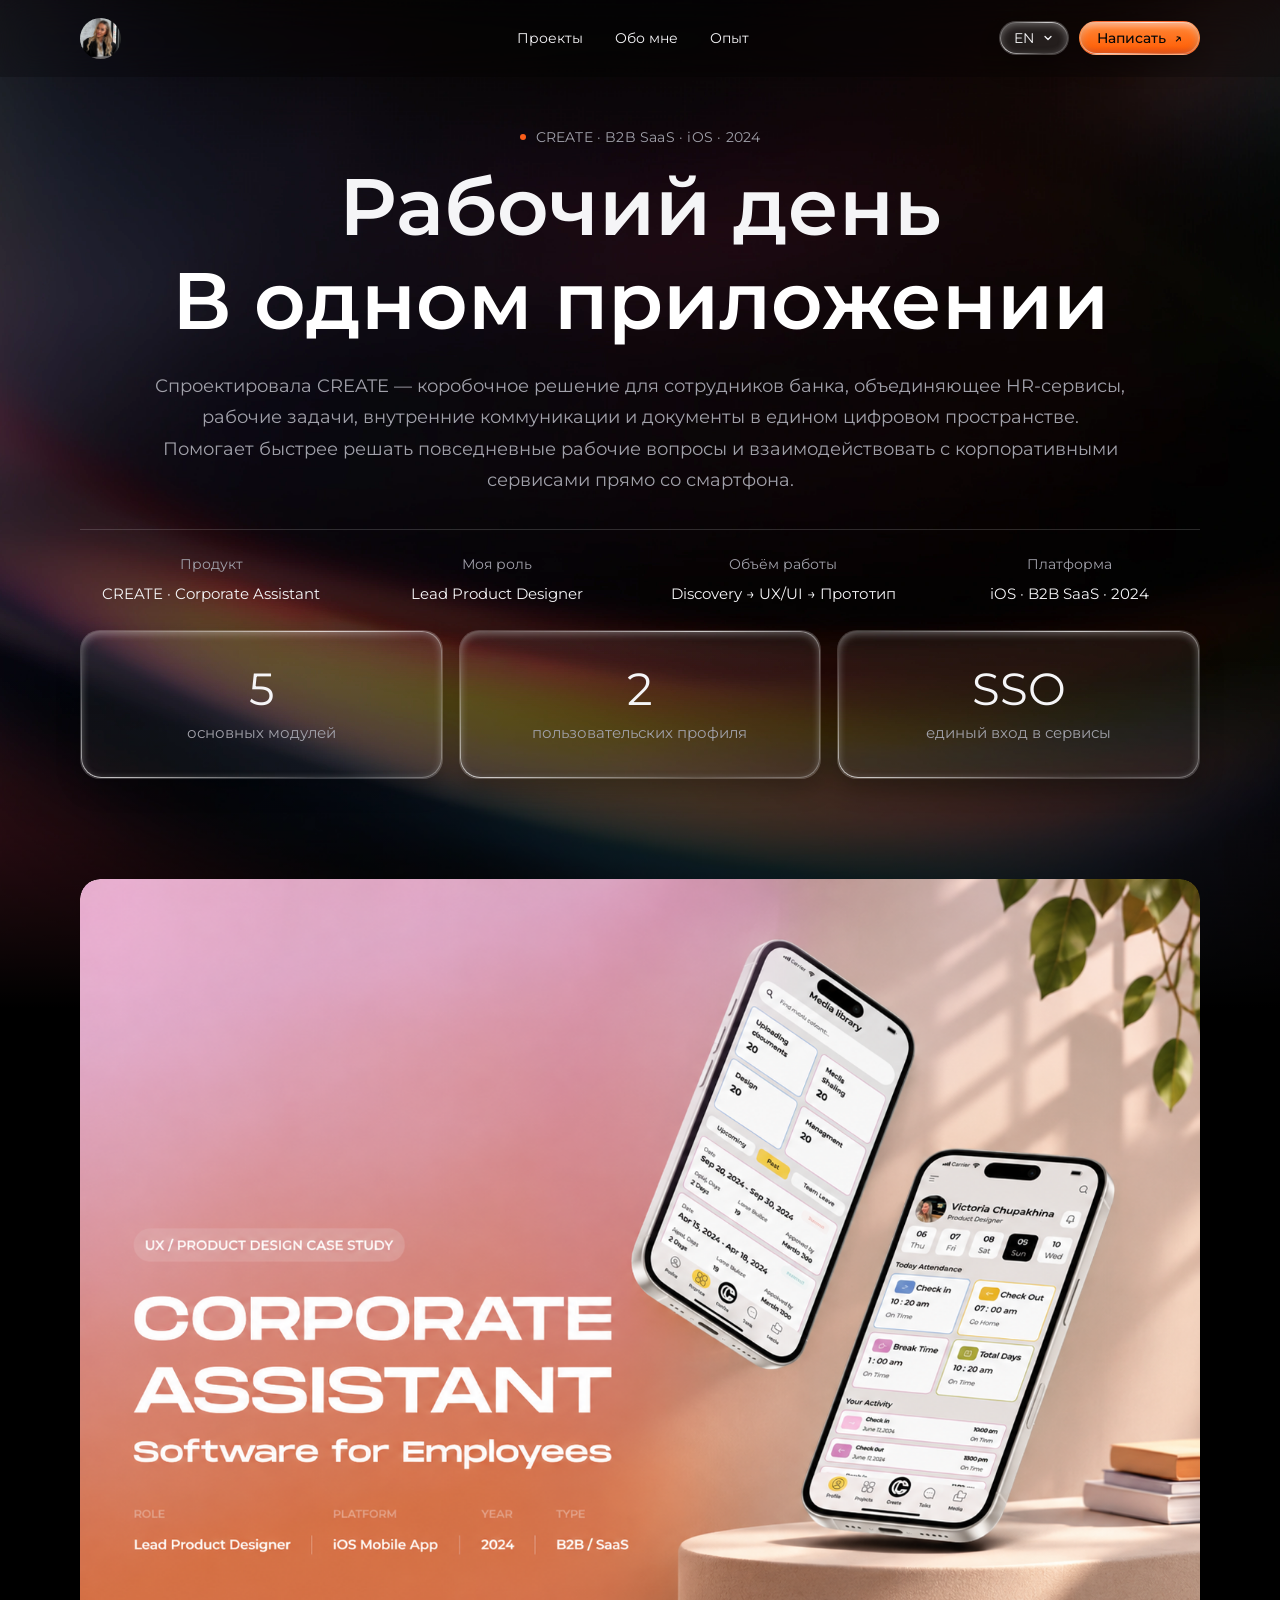
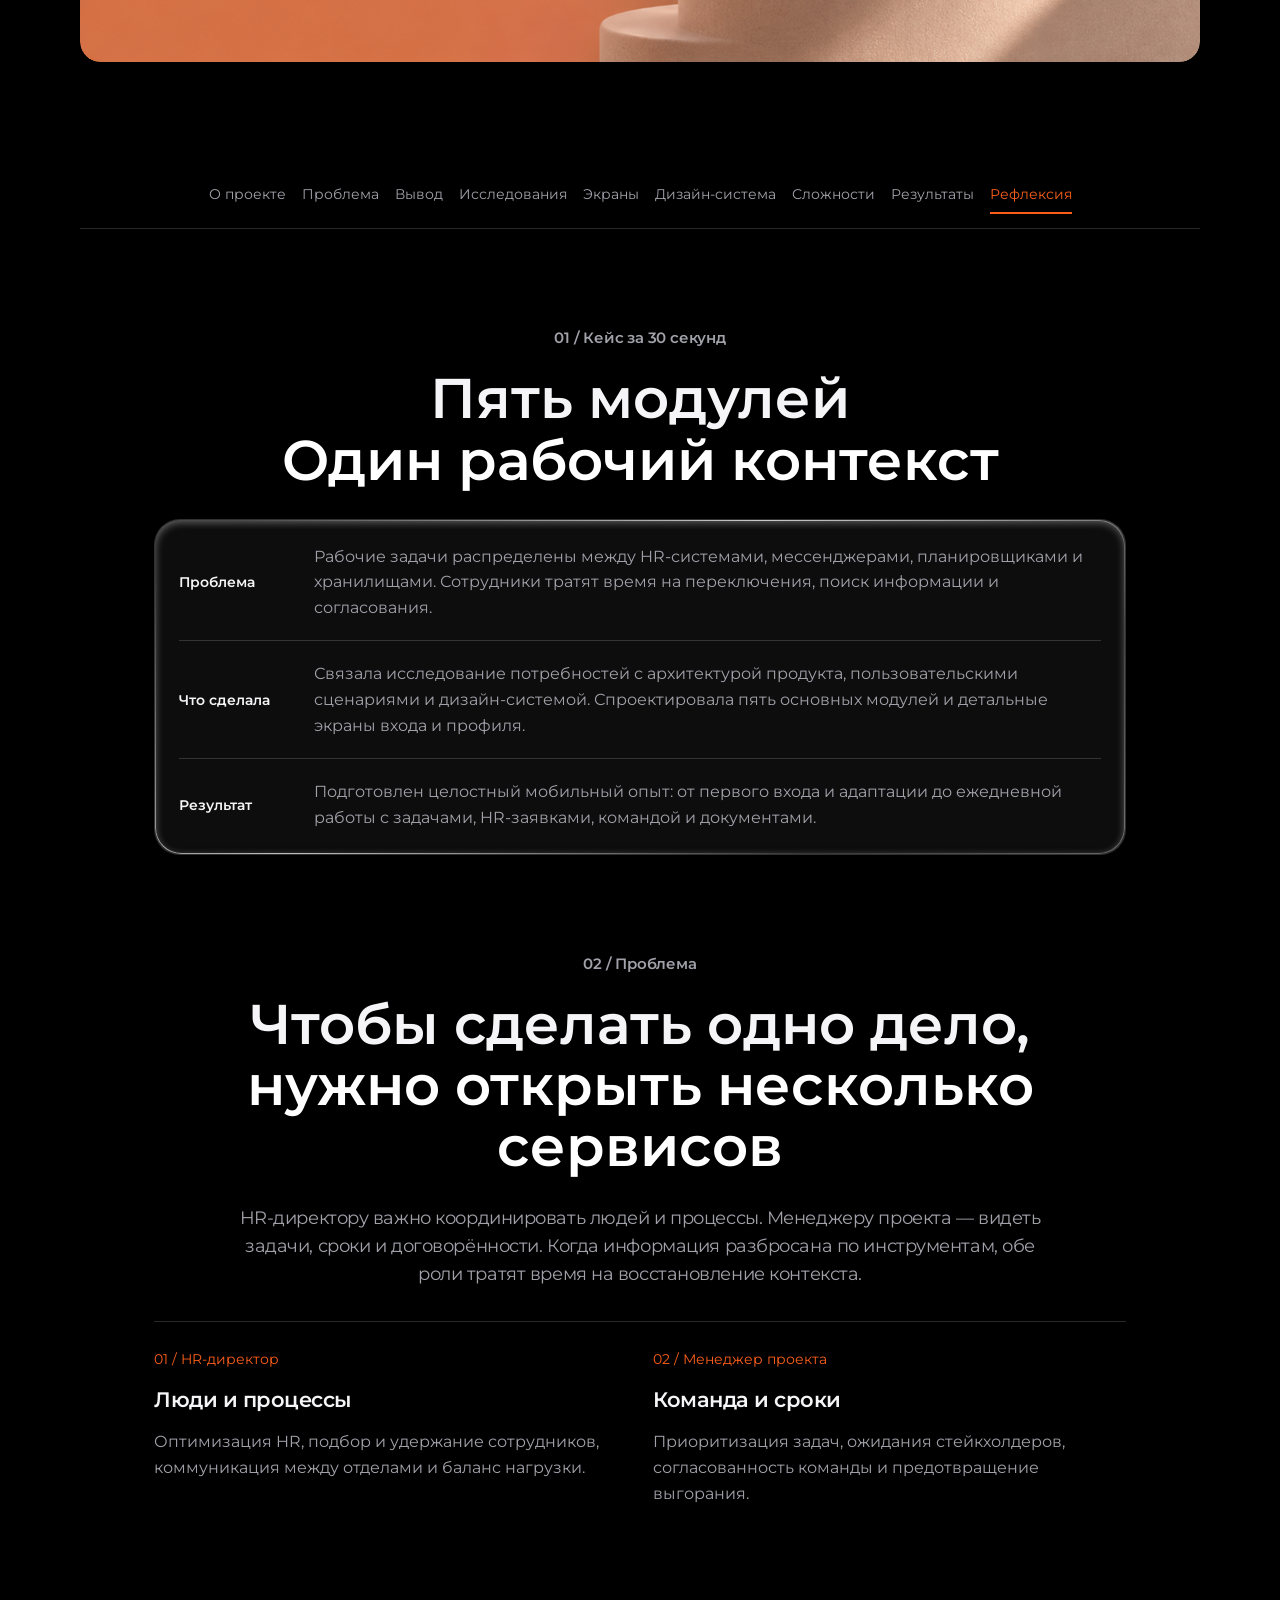
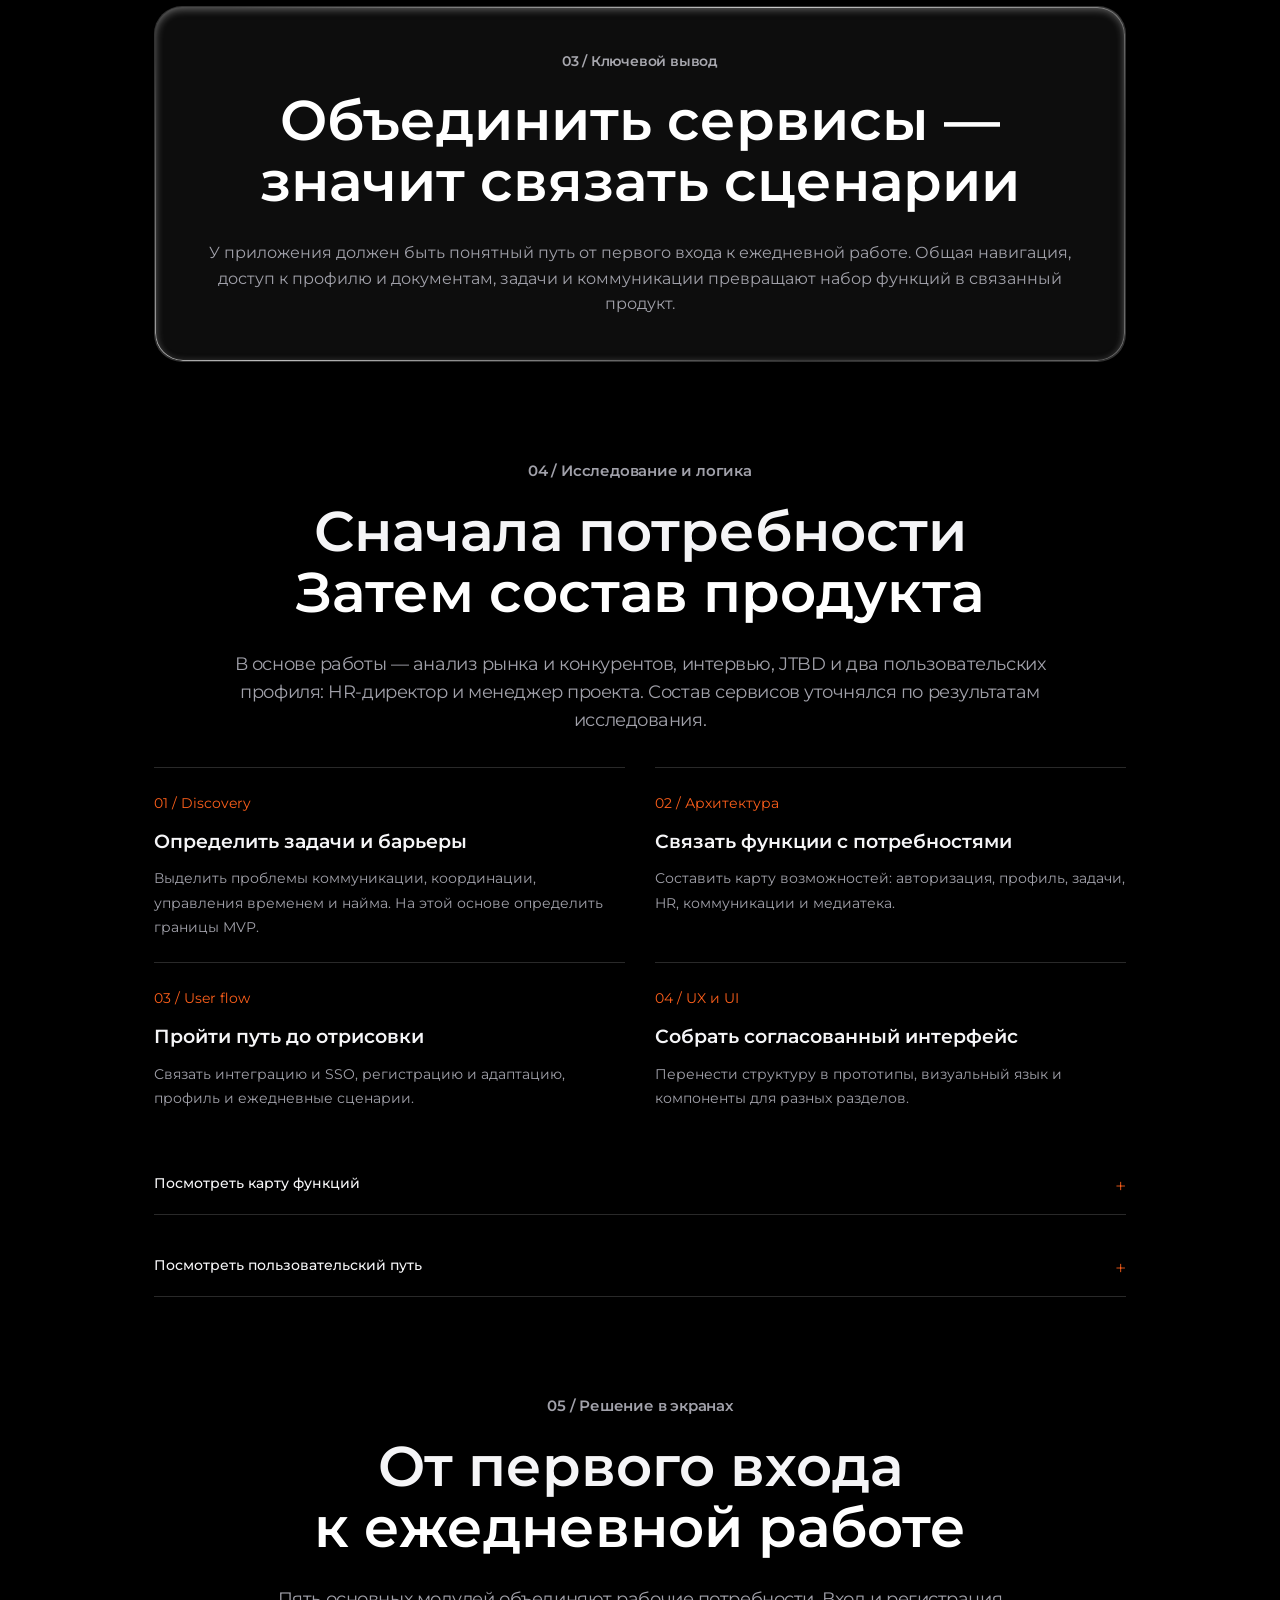
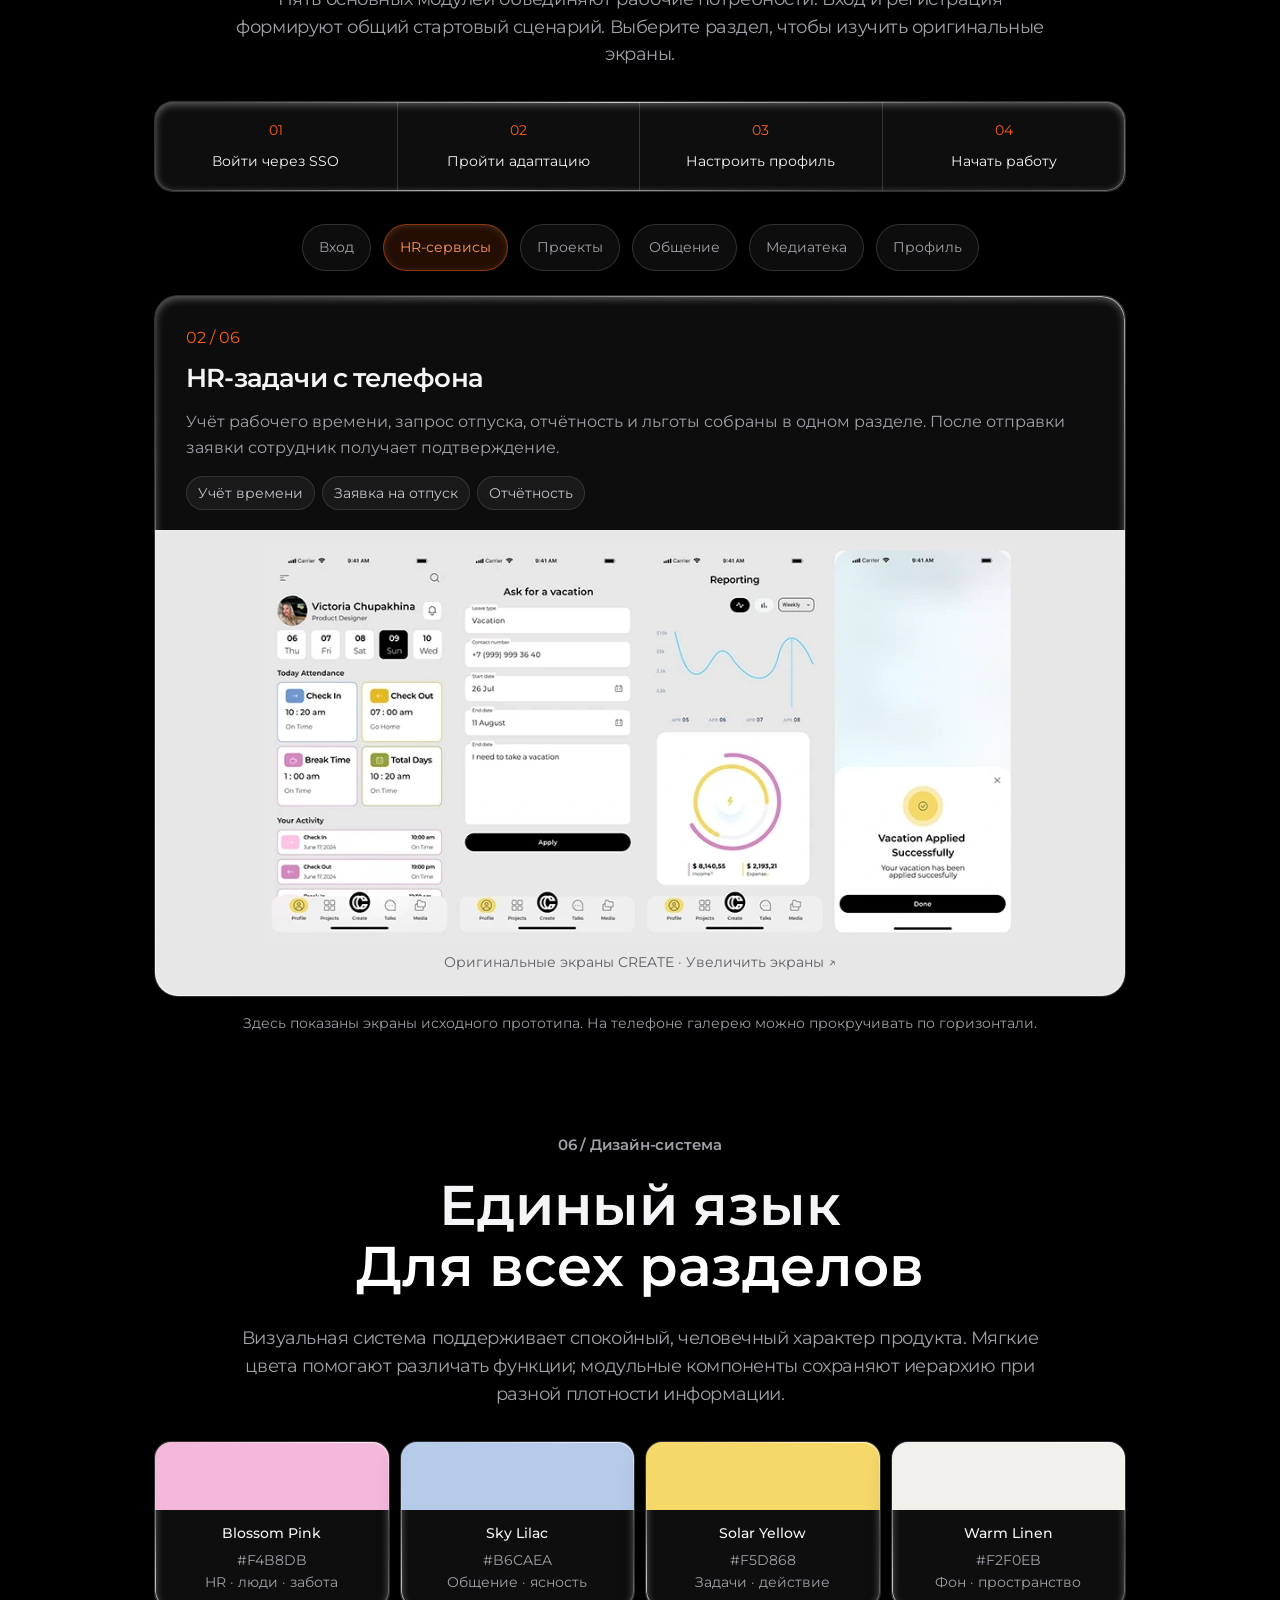
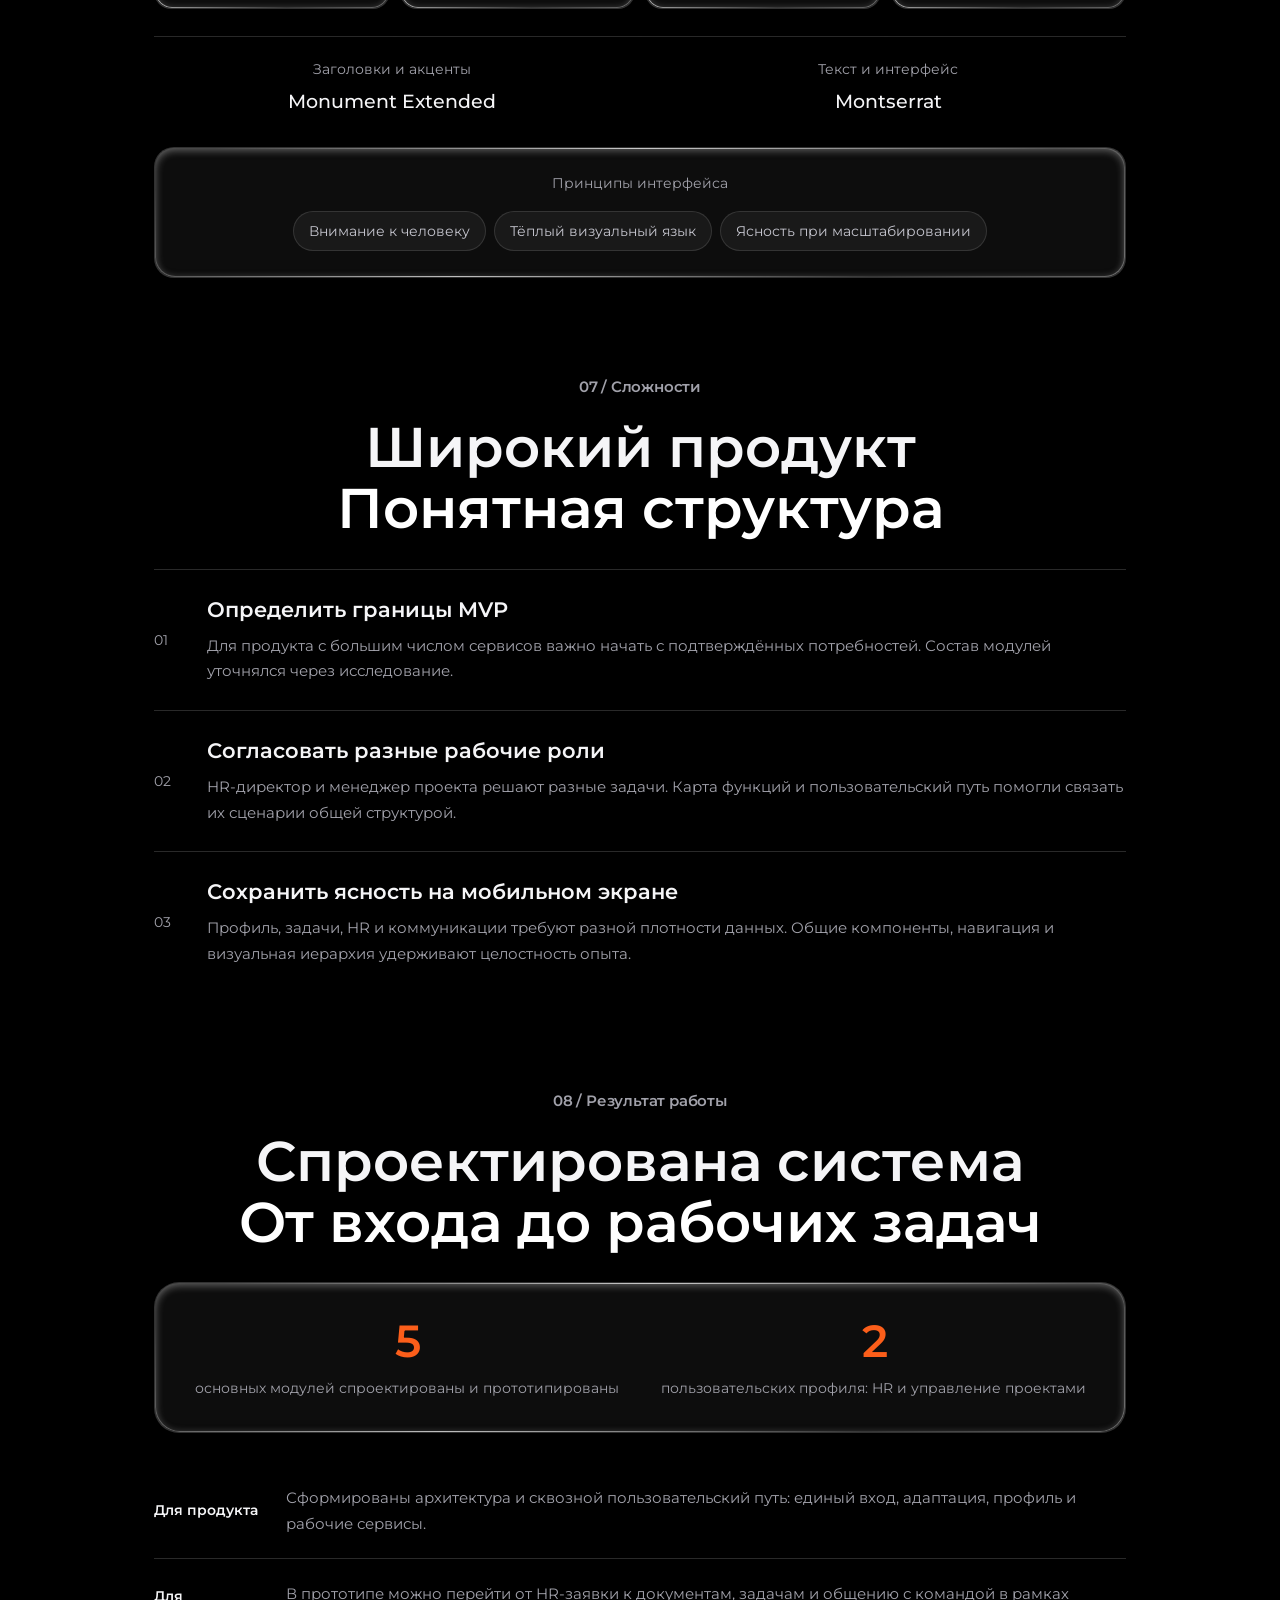
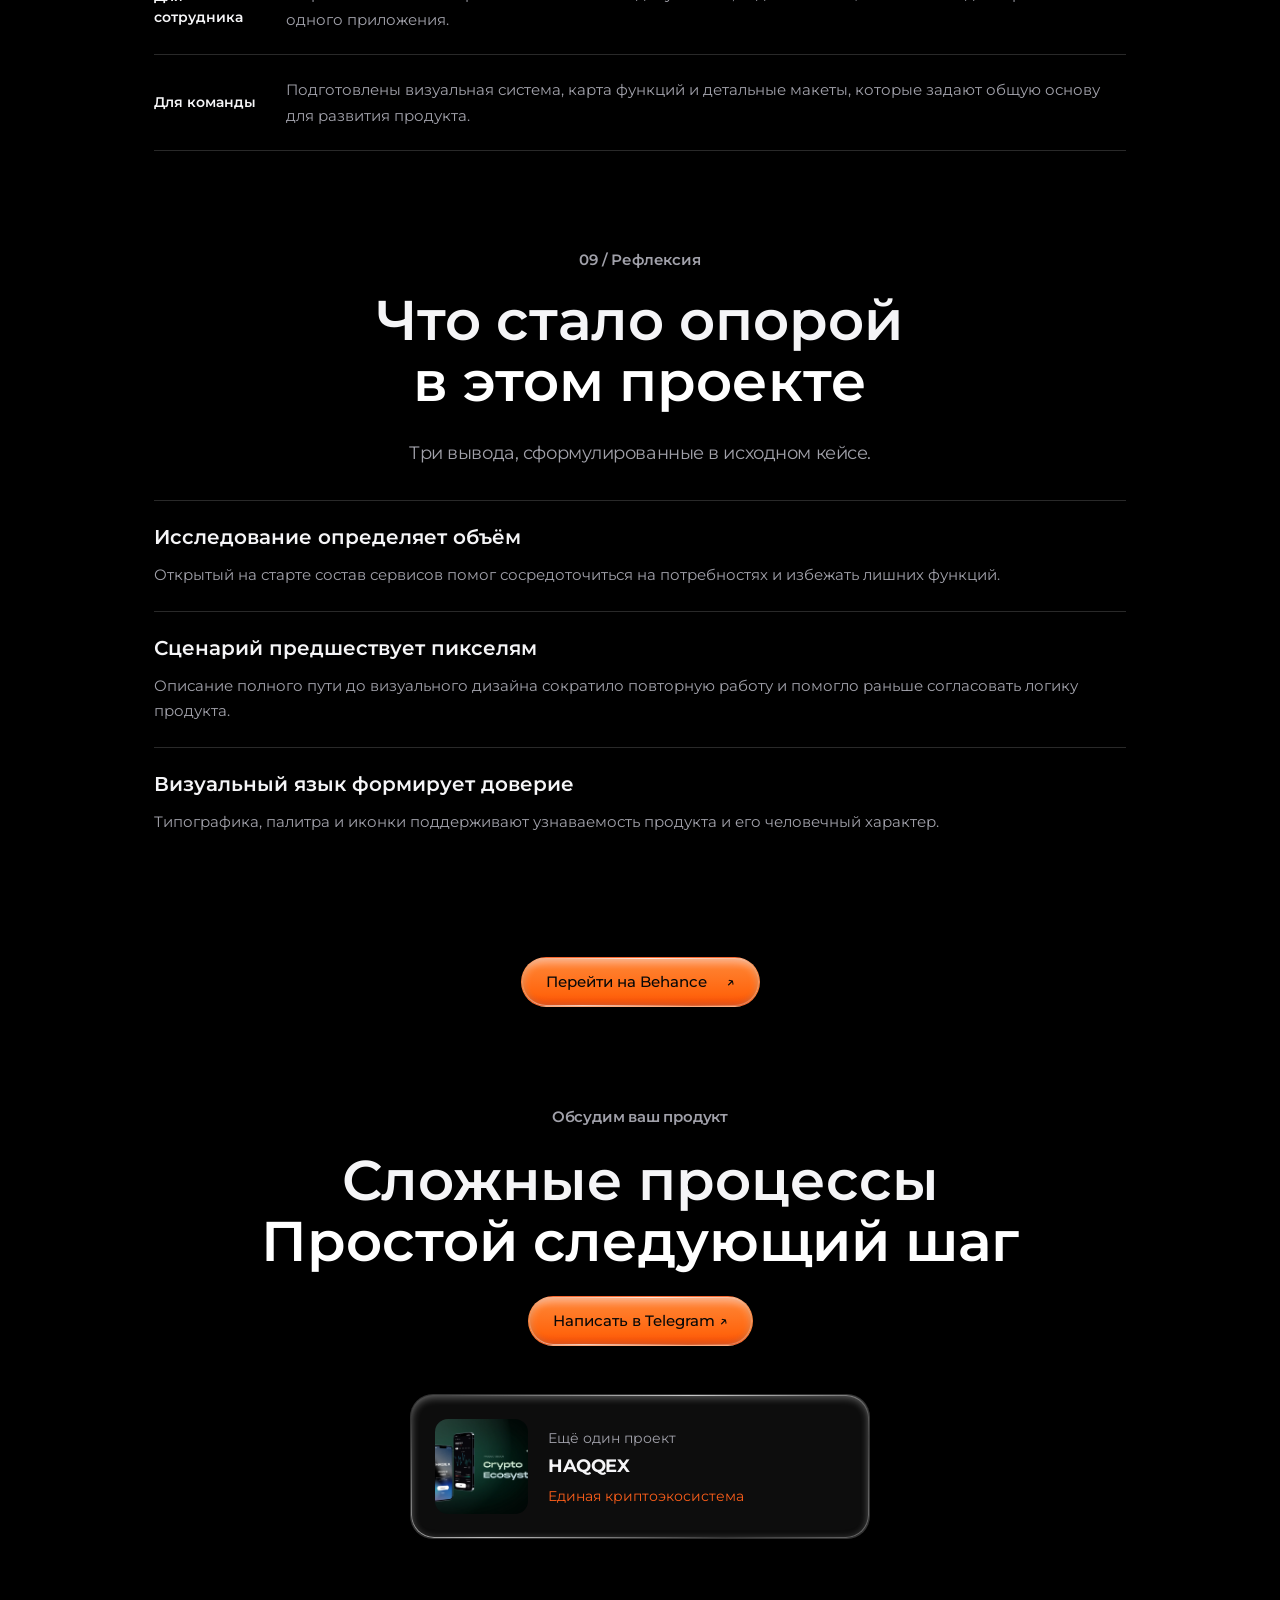
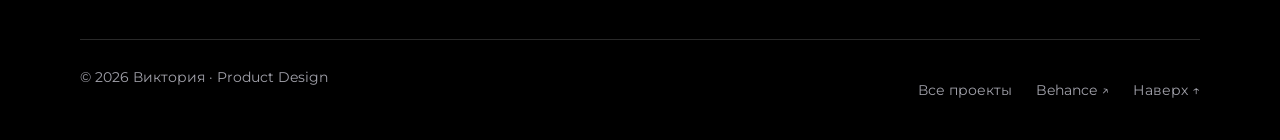
==== commit 70c7a366: "Reveal homepage and case blocks on scroll and preserve B2B cover inset" ====
--- a/case/create/index.html
+++ b/case/create/index.html
@@ -29,6 +29,8 @@
 <meta property="og:image:alt" content="CREATE — Corporate Assistant">
 <meta name="twitter:card" content="summary_large_image">
 <link rel="preload" href="../../assets/images/home-gradient-figma-20261122.webp" as="image">
+<link rel="stylesheet" href="../../css/scroll-motion.css?v=scroll-parallax-20261123">
+<script src="../../js/scroll-motion.js?v=scroll-parallax-20261123" defer></script>
 </head>
 <body class="glass-page case-page case-unified create-page case-figma">
 <div class="case-backdrop" aria-hidden="true"><img src="../../assets/images/home-gradient-figma-20261122.webp" alt="" width="3824" height="2154" fetchpriority="high"></div>
--- a/css/scroll-motion.css
+++ b/css/scroll-motion.css
@@ -0,0 +1,25 @@
+/* Scroll-linked entrance motion preserves the document's layout and fixed backdrop. */
+.scroll-reveal {
+  opacity: var(--scroll-reveal-opacity, 0);
+  transform: translate3d(0, var(--scroll-reveal-y, 64px), 0);
+  will-change: opacity, transform;
+}
+.scroll-reveal.is-scroll-visible {
+  opacity: 1;
+  transform: none;
+  will-change: auto;
+}
+.scroll-reveal.is-scroll-initial { animation: scroll-block-arrive .8s cubic-bezier(.2,.65,.25,1) both; }
+@keyframes scroll-block-arrive {
+  from { opacity: 0; transform: translate3d(0, 32px, 0); }
+  to { opacity: 1; transform: none; }
+}
+@media (max-width: 700px) {
+  .scroll-reveal { transform: translate3d(0, var(--scroll-reveal-y, 32px), 0); }
+}
+@media (prefers-reduced-motion: reduce) {
+  .scroll-reveal, .scroll-reveal.is-scroll-initial { opacity: 1; transform: none; animation: none; will-change: auto; }
+}
+@media print {
+  .scroll-reveal, .scroll-reveal.is-scroll-initial { opacity: 1; transform: none; animation: none; }
+}
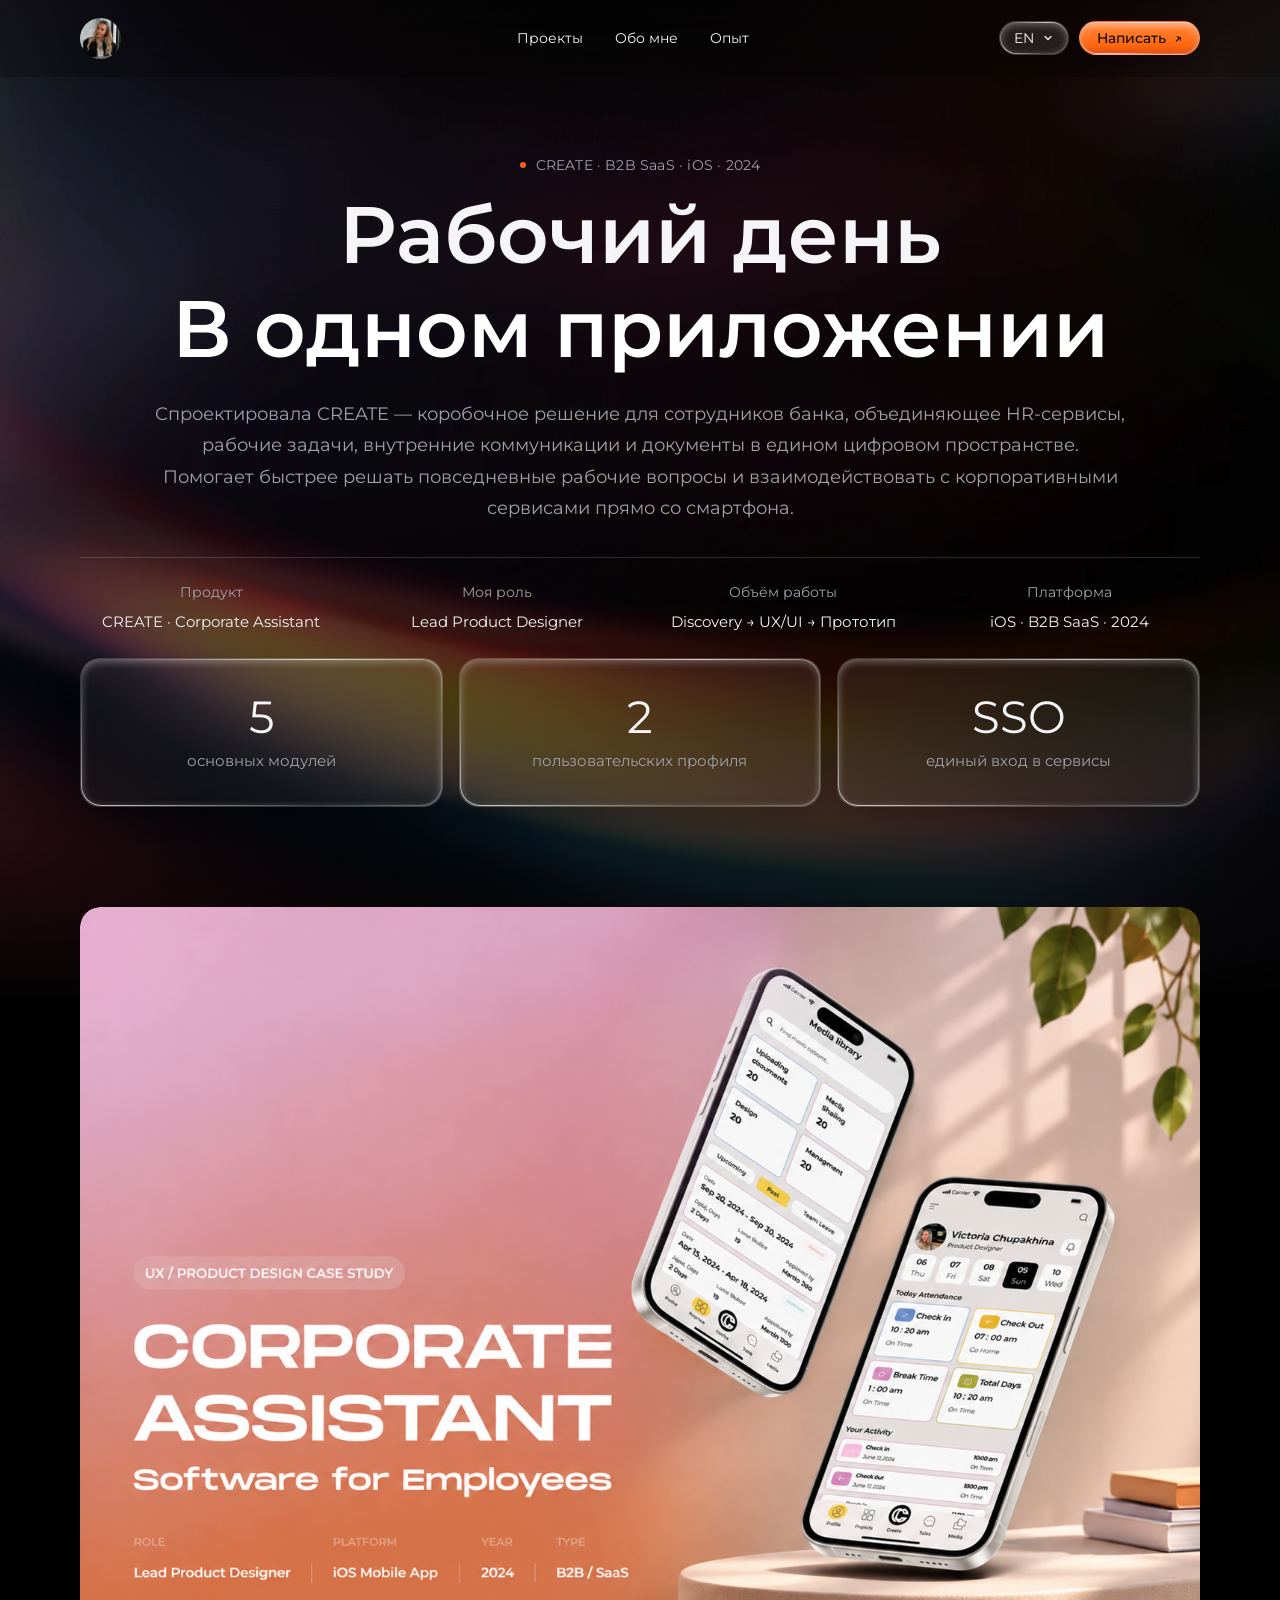
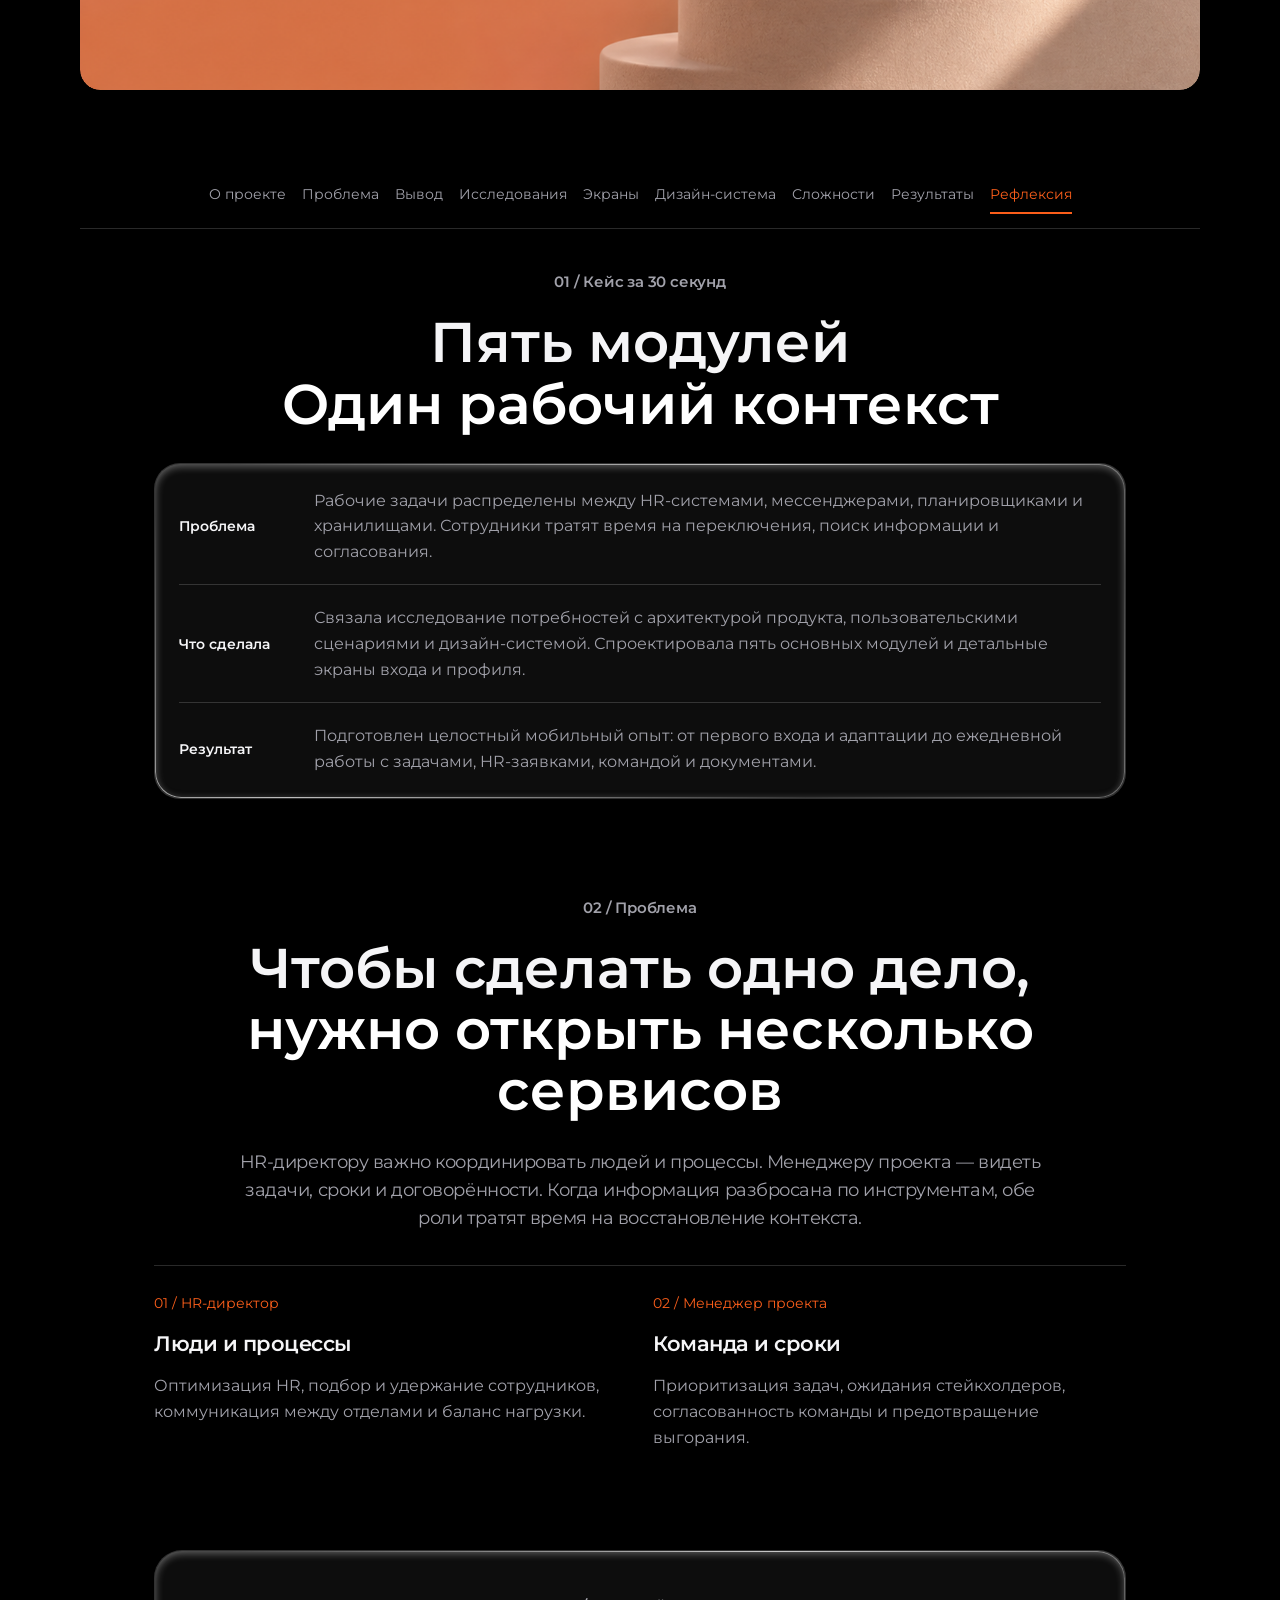
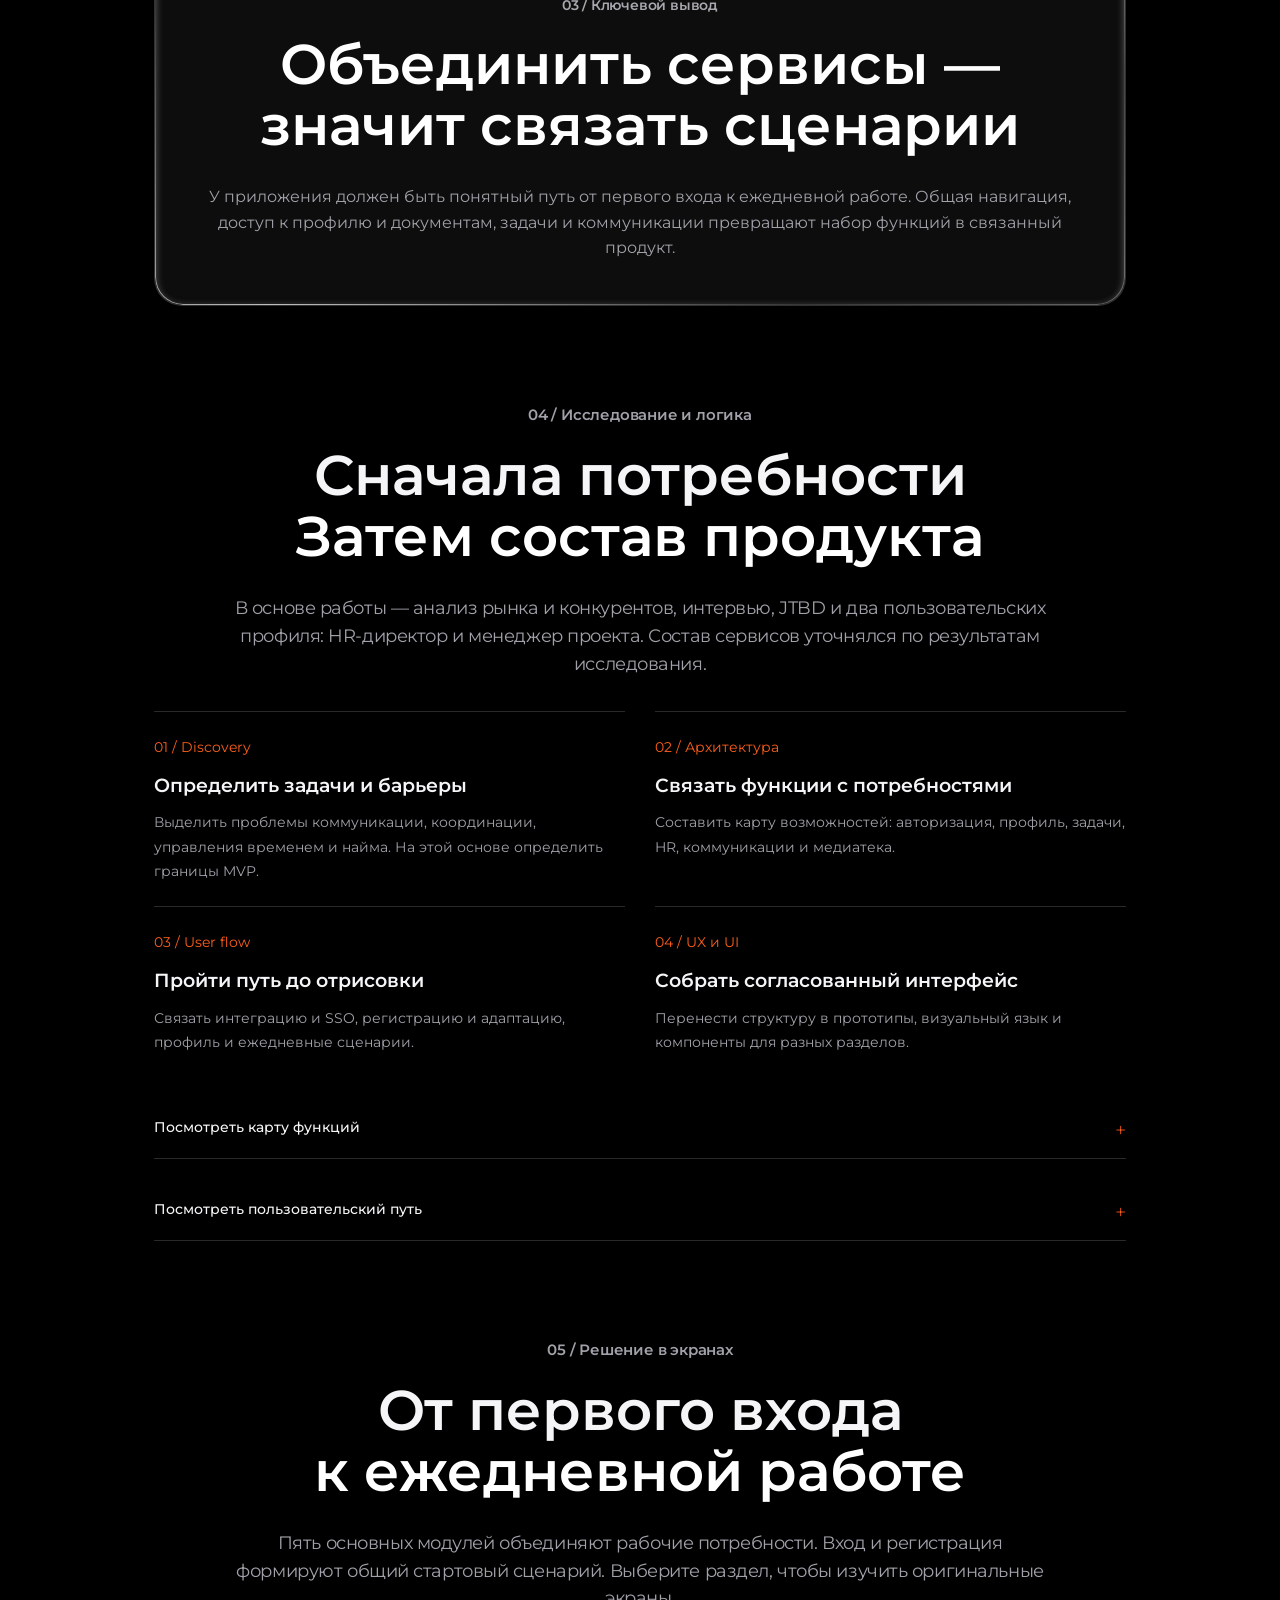
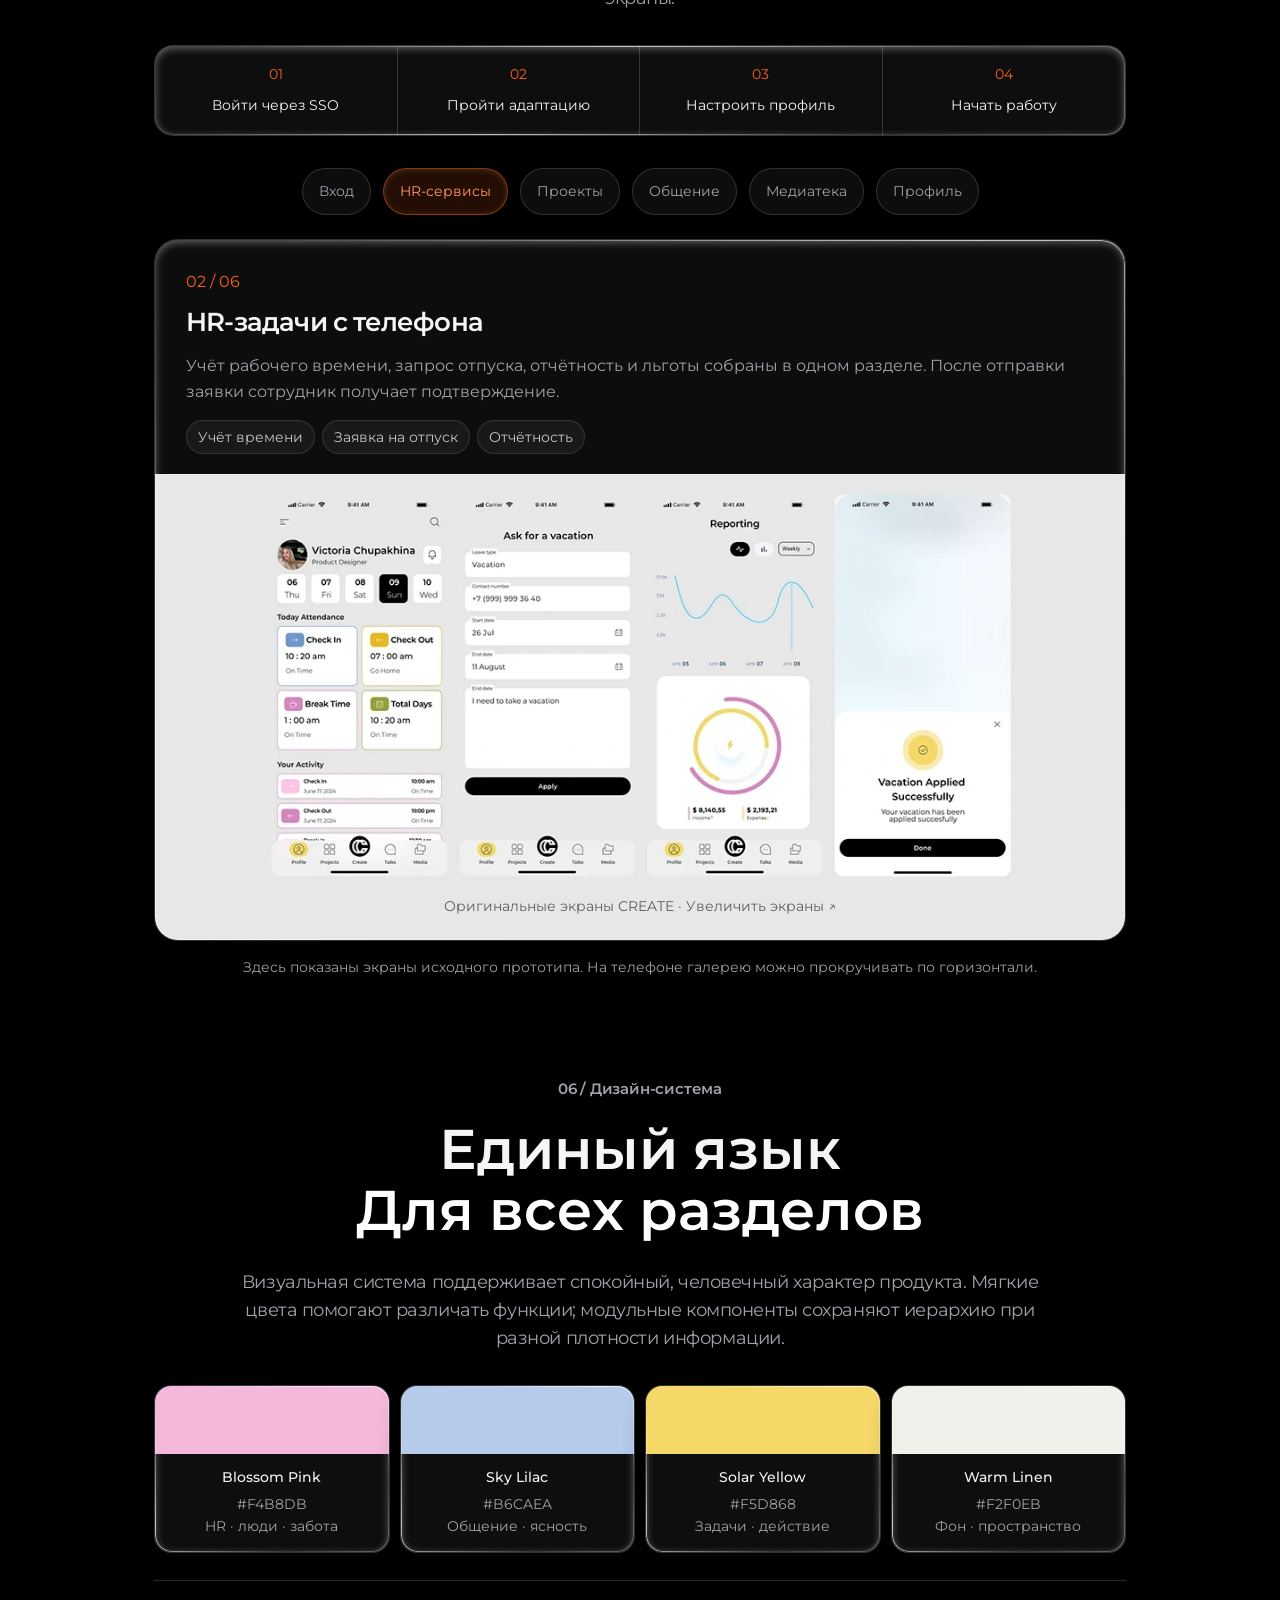
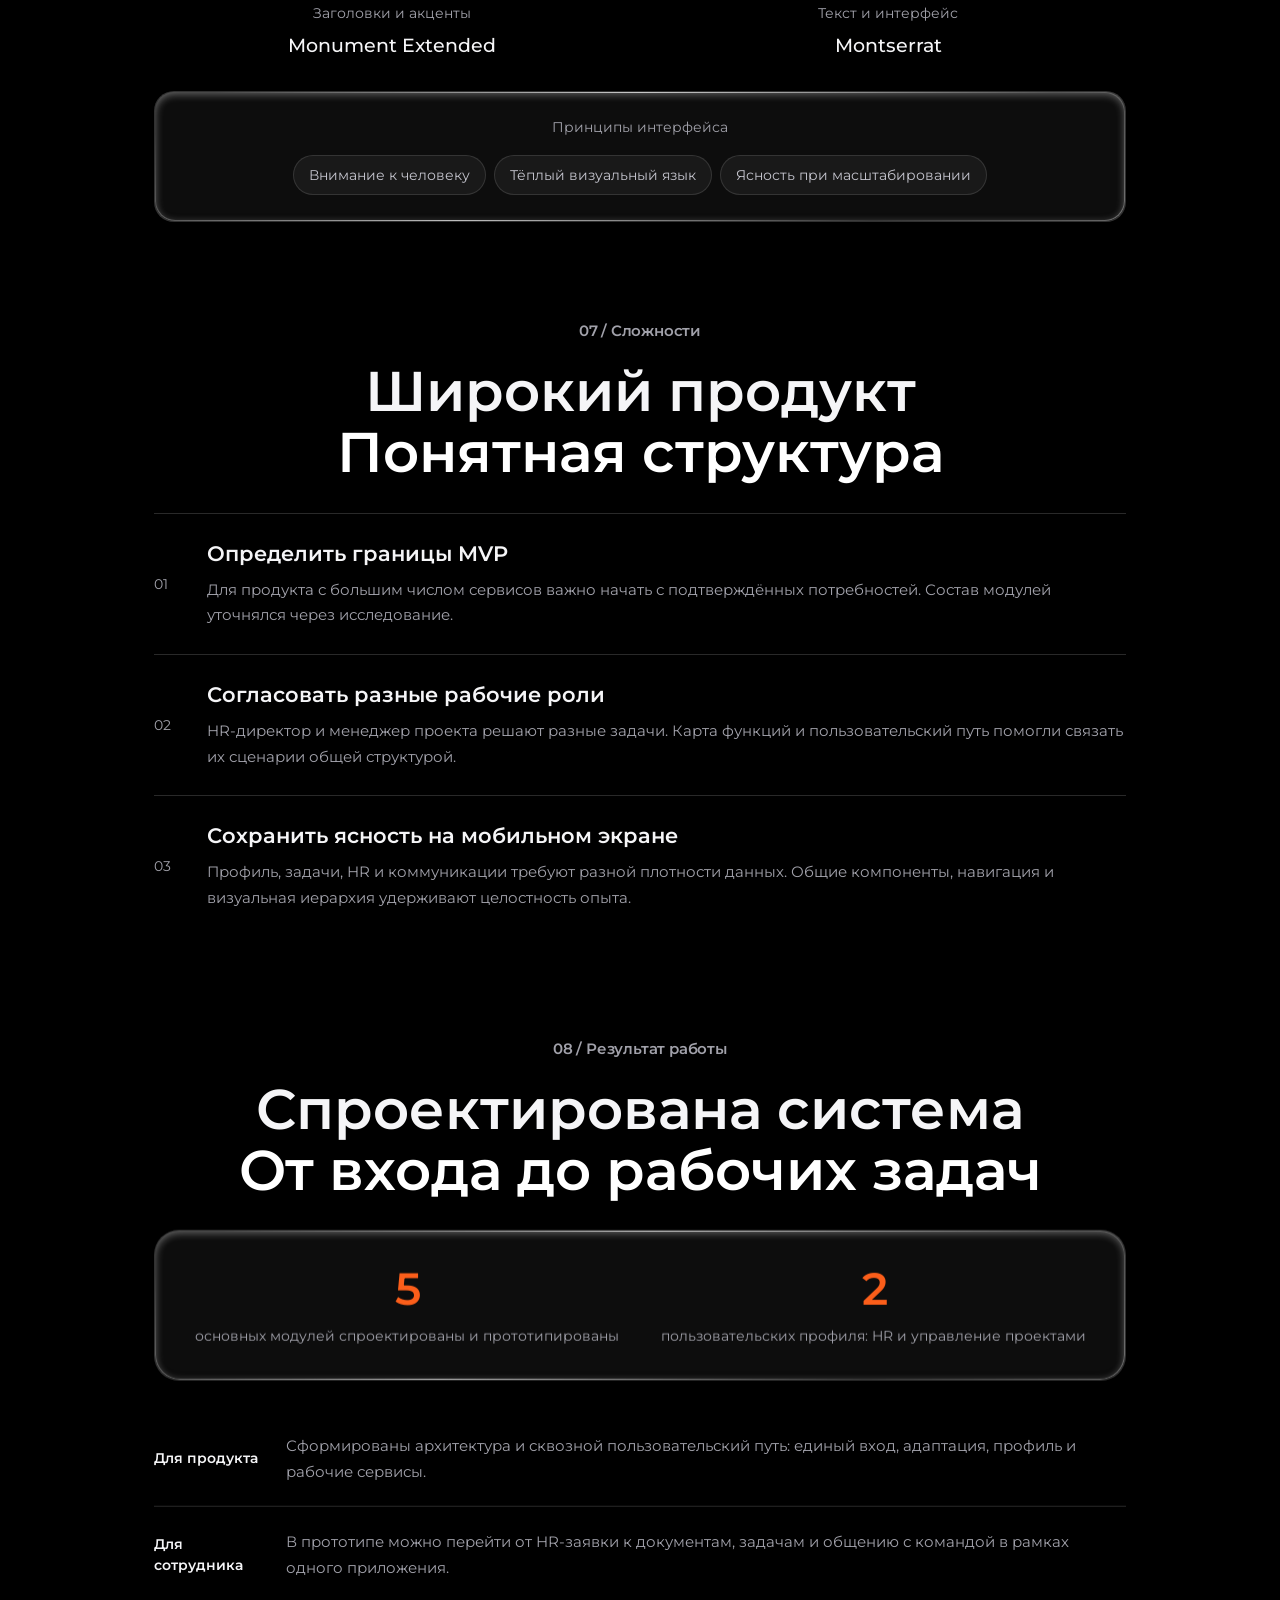
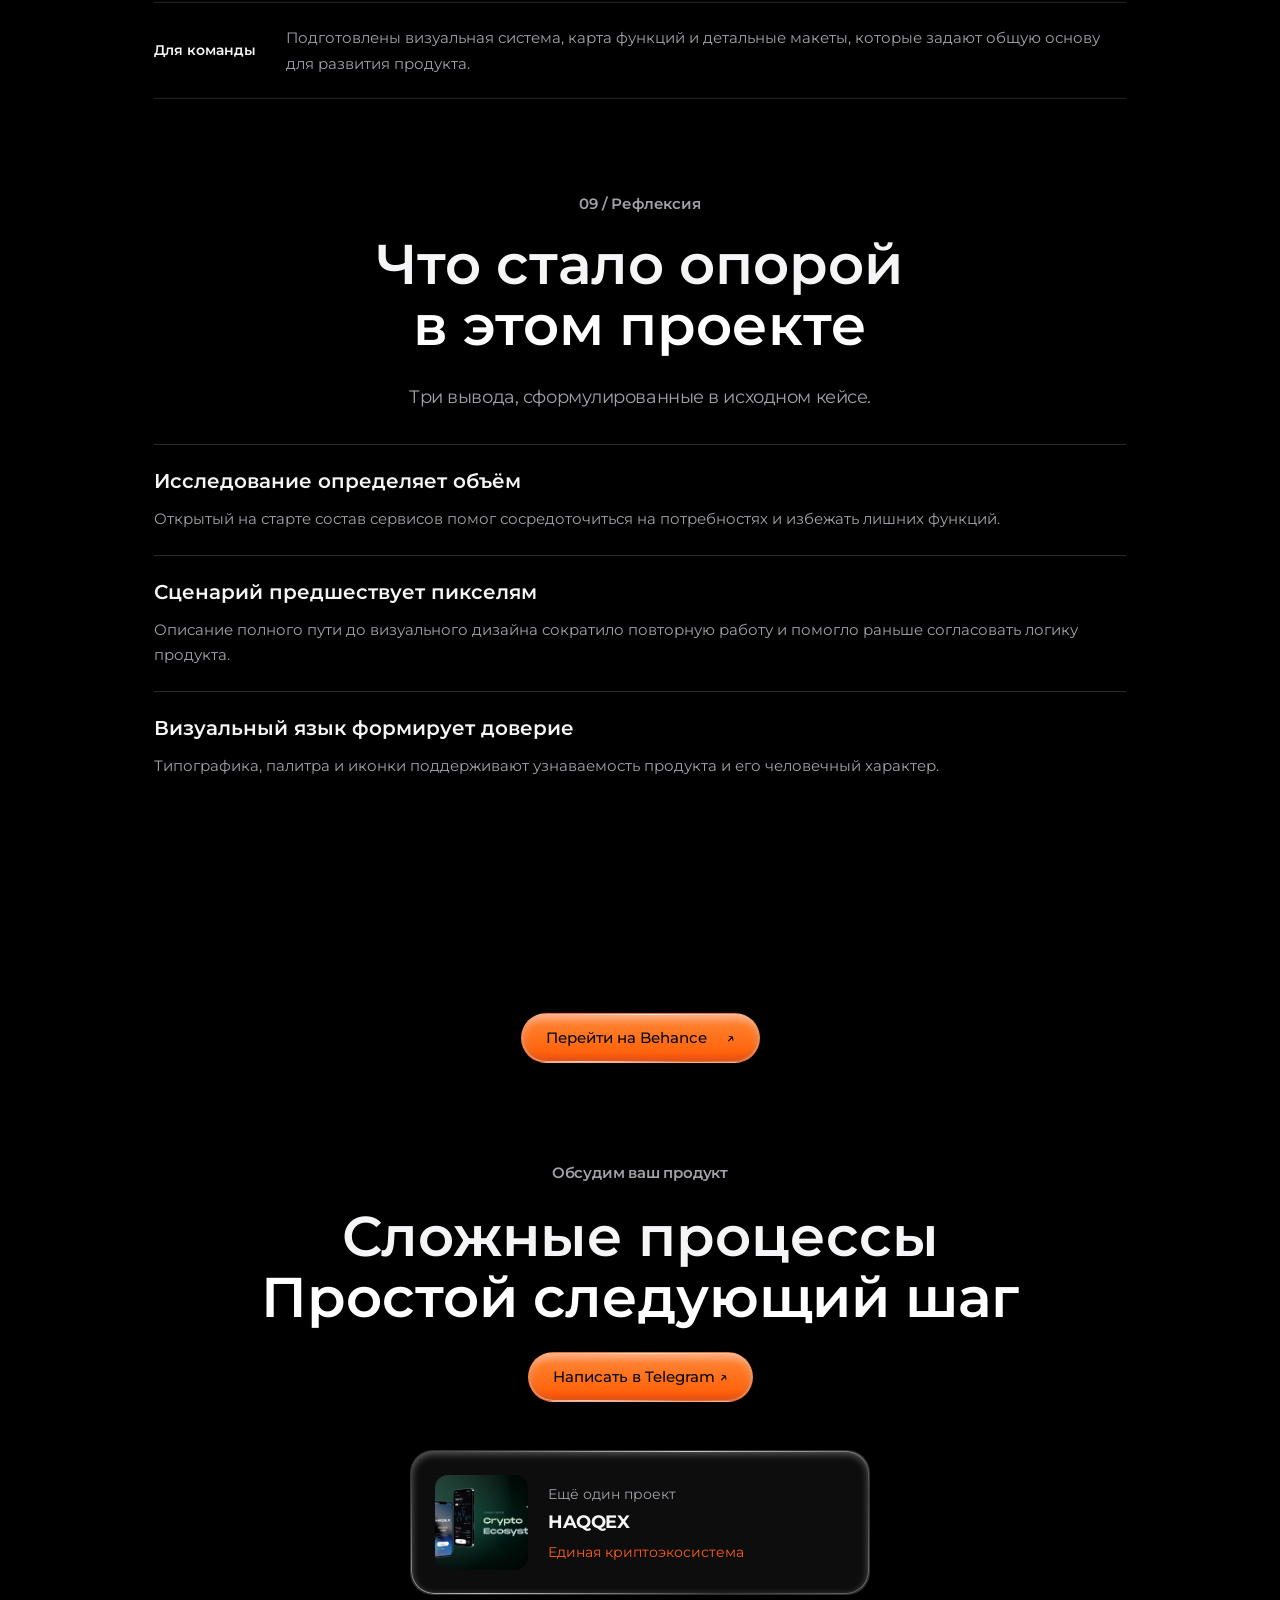
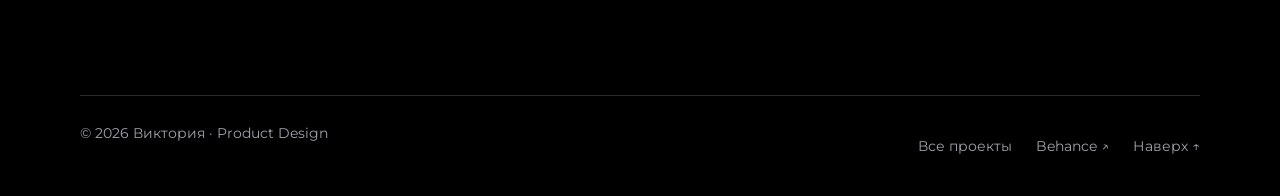
==== commit 2408d2c1: "Keep parallax active after block entrances in both scroll directions" ====
--- a/case/create/index.html
+++ b/case/create/index.html
@@ -29,8 +29,8 @@
 <meta property="og:image:alt" content="CREATE — Corporate Assistant">
 <meta name="twitter:card" content="summary_large_image">
 <link rel="preload" href="../../assets/images/home-gradient-figma-20261122.webp" as="image">
-<link rel="stylesheet" href="../../css/scroll-motion.css?v=scroll-parallax-20261123">
-<script src="../../js/scroll-motion.js?v=scroll-parallax-20261123" defer></script>
+<link rel="stylesheet" href="../../css/scroll-motion.css?v=continuous-parallax-20261123">
+<script src="../../js/scroll-motion.js?v=continuous-parallax-20261123" defer></script>
 </head>
 <body class="glass-page case-page case-unified create-page case-figma">
 <div class="case-backdrop" aria-hidden="true"><img src="../../assets/images/home-gradient-figma-20261122.webp" alt="" width="3824" height="2154" fetchpriority="high"></div>
--- a/css/scroll-motion.css
+++ b/css/scroll-motion.css
@@ -1,25 +1,26 @@
-/* Scroll-linked entrance motion preserves the document's layout and fixed backdrop. */
+/* Scroll-linked entrances and continuous depth movement preserve document layout. */
 .scroll-reveal {
   opacity: var(--scroll-reveal-opacity, 0);
-  transform: translate3d(0, var(--scroll-reveal-y, 64px), 0);
+  transform: translate3d(0, calc(var(--scroll-reveal-y, 96px) + var(--scroll-parallax-y, 0px)), 0);
   will-change: opacity, transform;
 }
 .scroll-reveal.is-scroll-visible {
   opacity: 1;
-  transform: none;
+  transform: translate3d(0, var(--scroll-parallax-y, 0px), 0);
   will-change: auto;
 }
-.scroll-reveal.is-scroll-initial { animation: scroll-block-arrive .8s cubic-bezier(.2,.65,.25,1) both; }
+.scroll-reveal.is-scroll-initial { animation: scroll-block-arrive .8s ease-out backwards; }
 @keyframes scroll-block-arrive {
-  from { opacity: 0; transform: translate3d(0, 32px, 0); }
-  to { opacity: 1; transform: none; }
+  from { opacity: 0; }
+  to { opacity: 1; }
 }
 @media (max-width: 700px) {
-  .scroll-reveal { transform: translate3d(0, var(--scroll-reveal-y, 32px), 0); }
+  .scroll-reveal { transform: translate3d(0, calc(var(--scroll-reveal-y, 48px) + var(--scroll-parallax-y, 0px)), 0); }
+  .scroll-reveal.is-scroll-visible { transform: translate3d(0, var(--scroll-parallax-y, 0px), 0); }
 }
 @media (prefers-reduced-motion: reduce) {
-  .scroll-reveal, .scroll-reveal.is-scroll-initial { opacity: 1; transform: none; animation: none; will-change: auto; }
+  .scroll-reveal, .scroll-reveal.is-scroll-visible, .scroll-reveal.is-scroll-initial { opacity: 1; transform: none; animation: none; will-change: auto; }
 }
 @media print {
-  .scroll-reveal, .scroll-reveal.is-scroll-initial { opacity: 1; transform: none; animation: none; }
+  .scroll-reveal, .scroll-reveal.is-scroll-visible, .scroll-reveal.is-scroll-initial { opacity: 1; transform: none; animation: none; }
 }
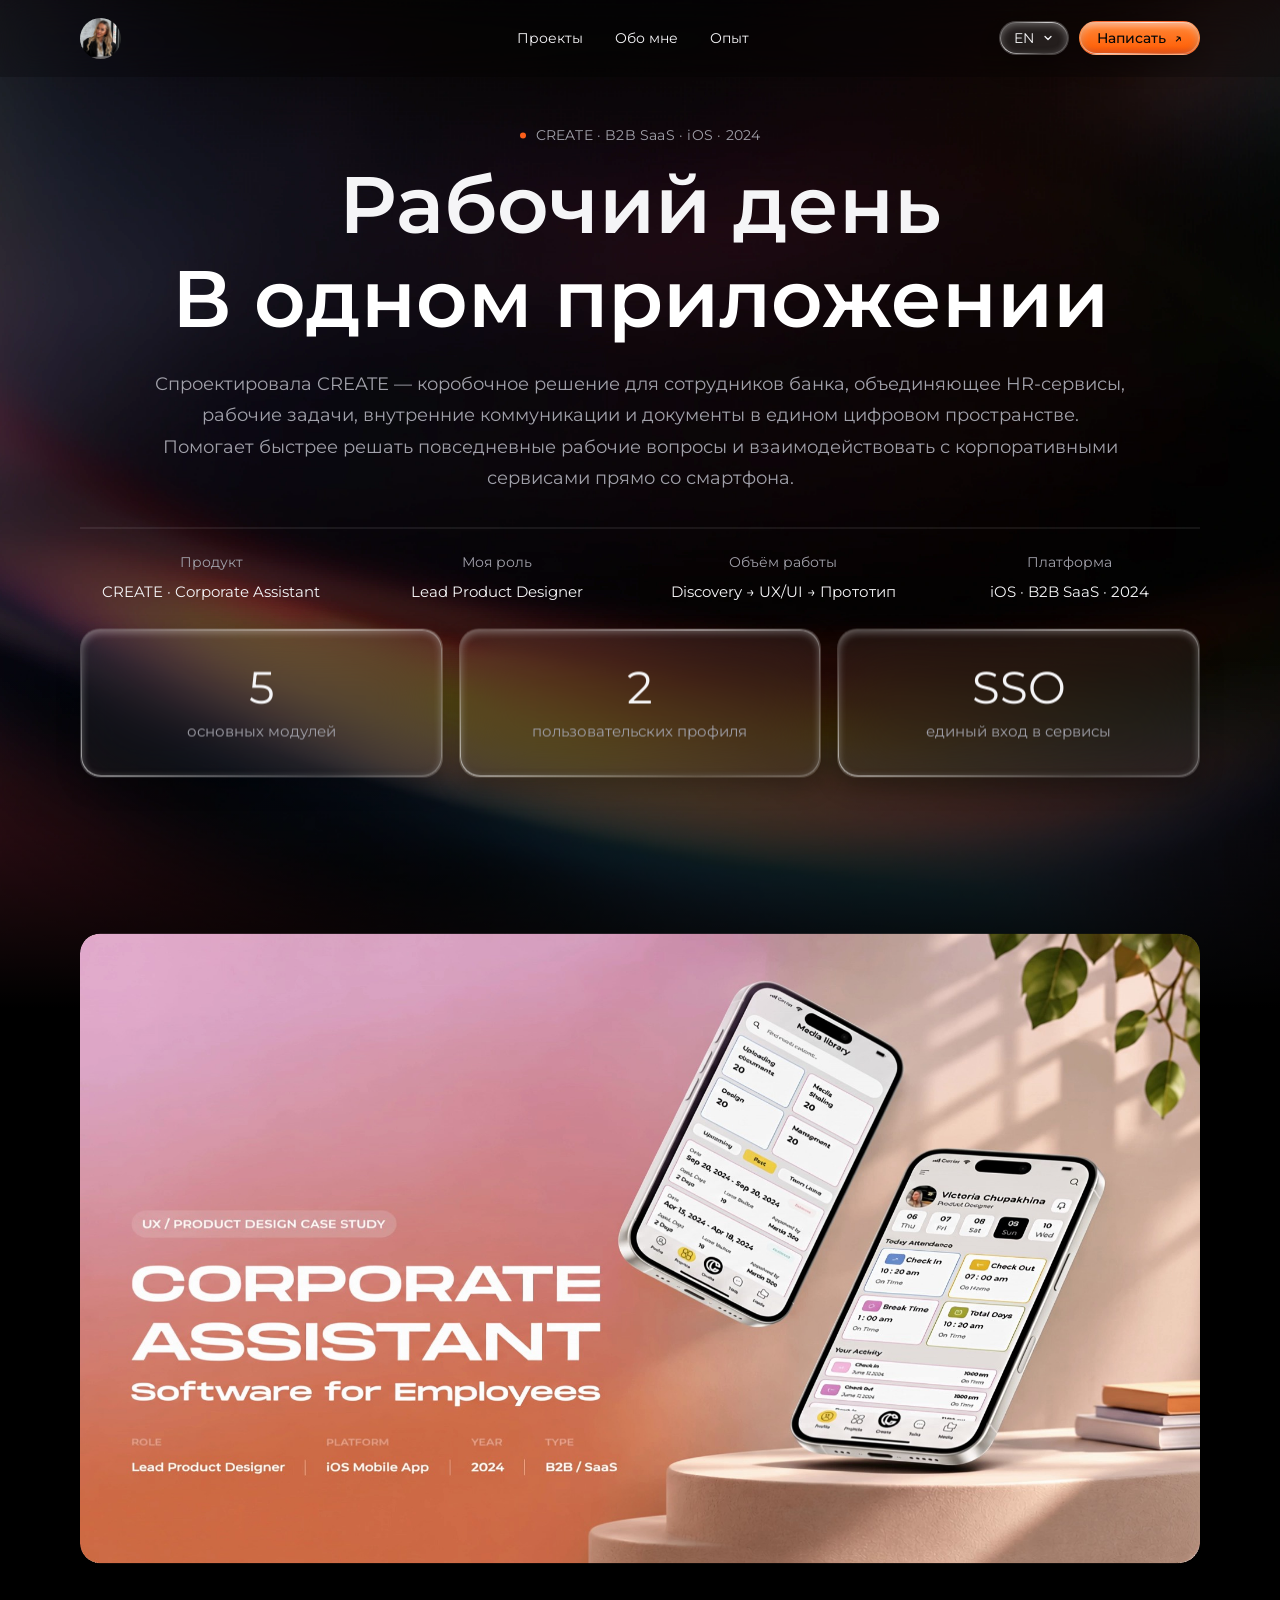
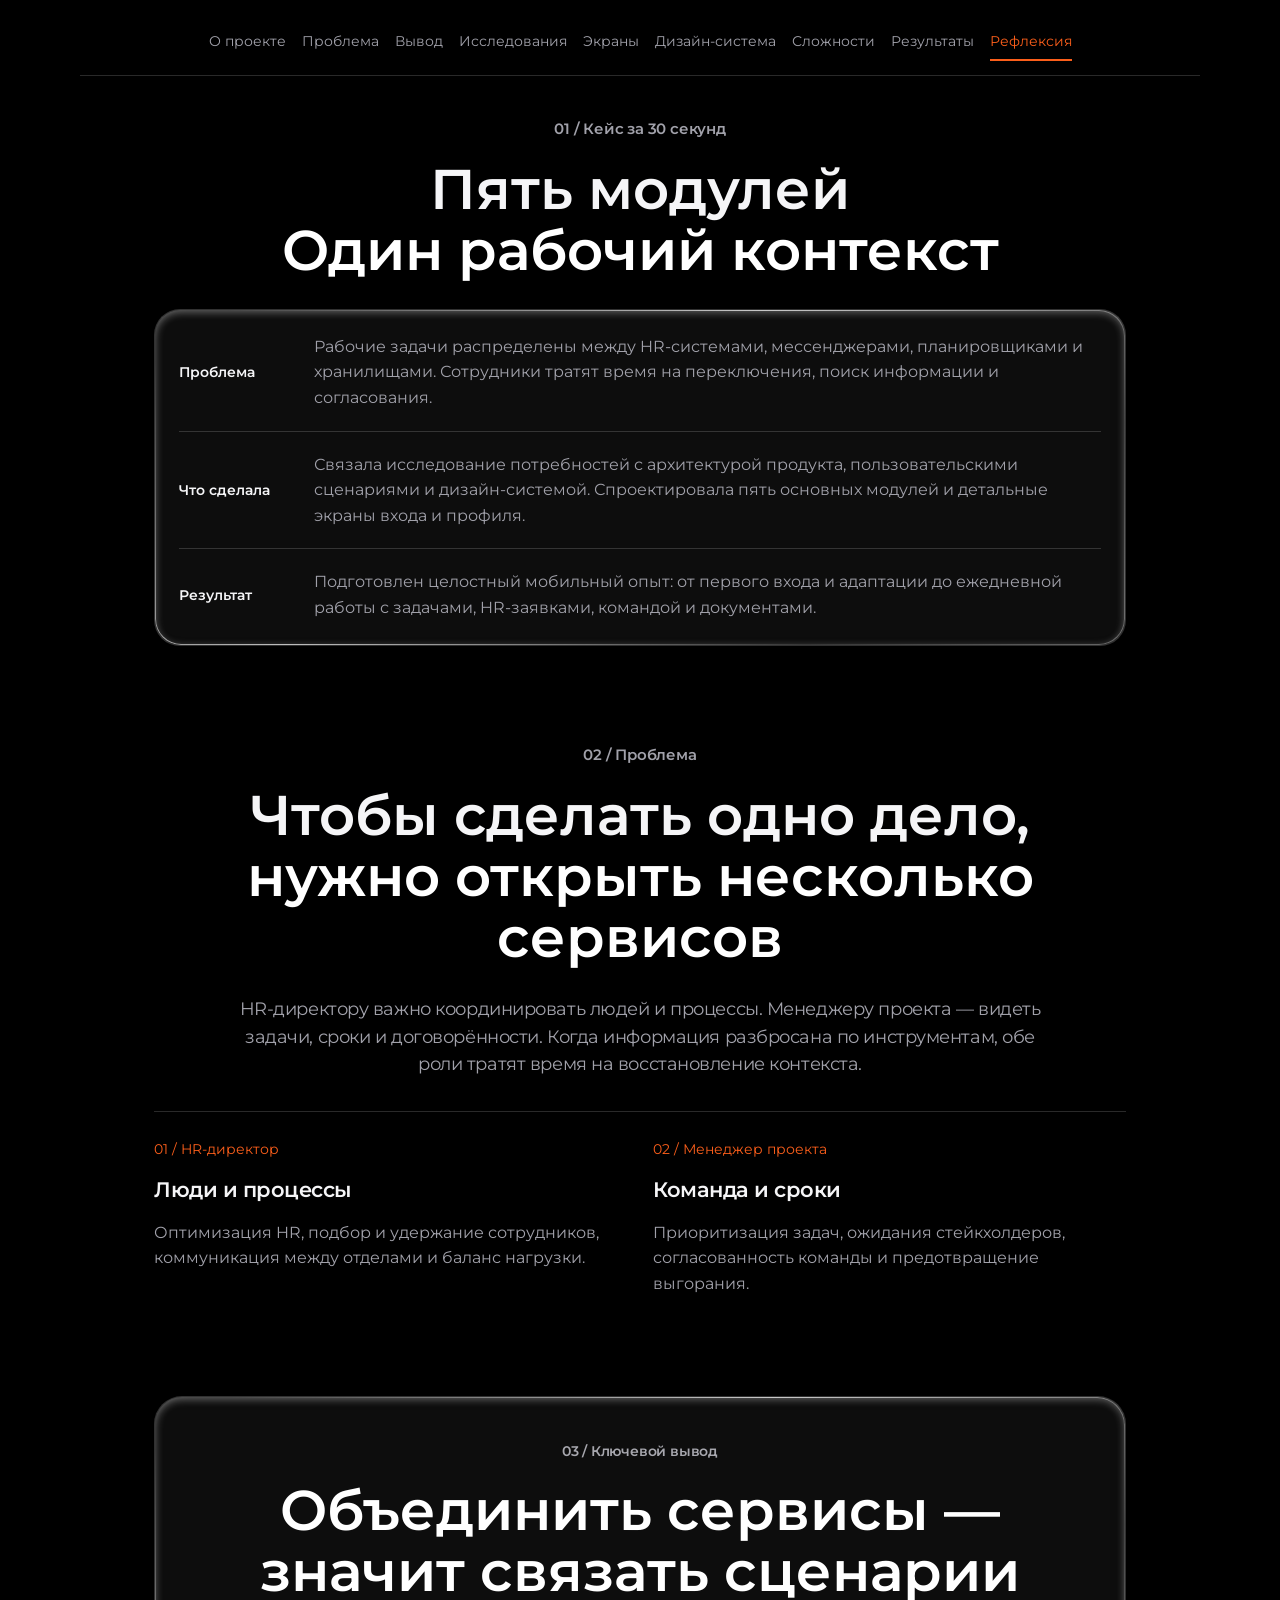
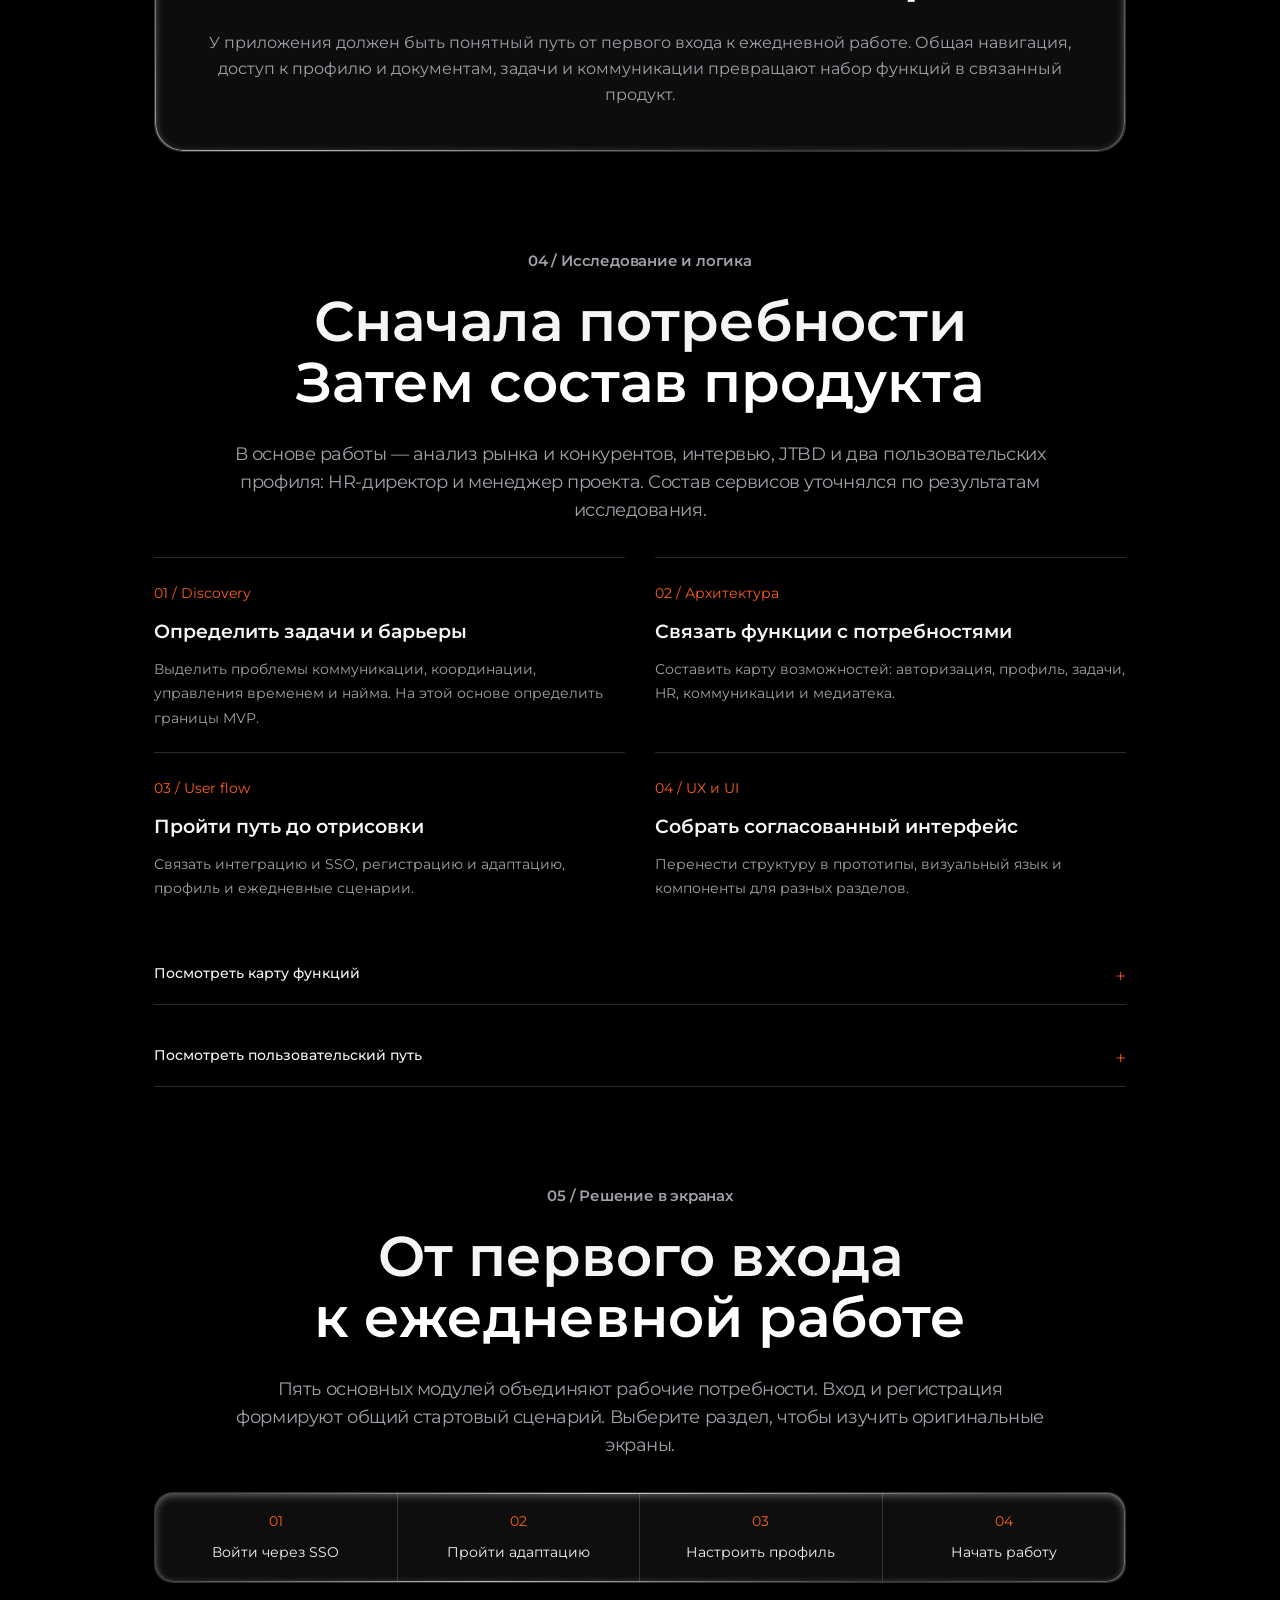
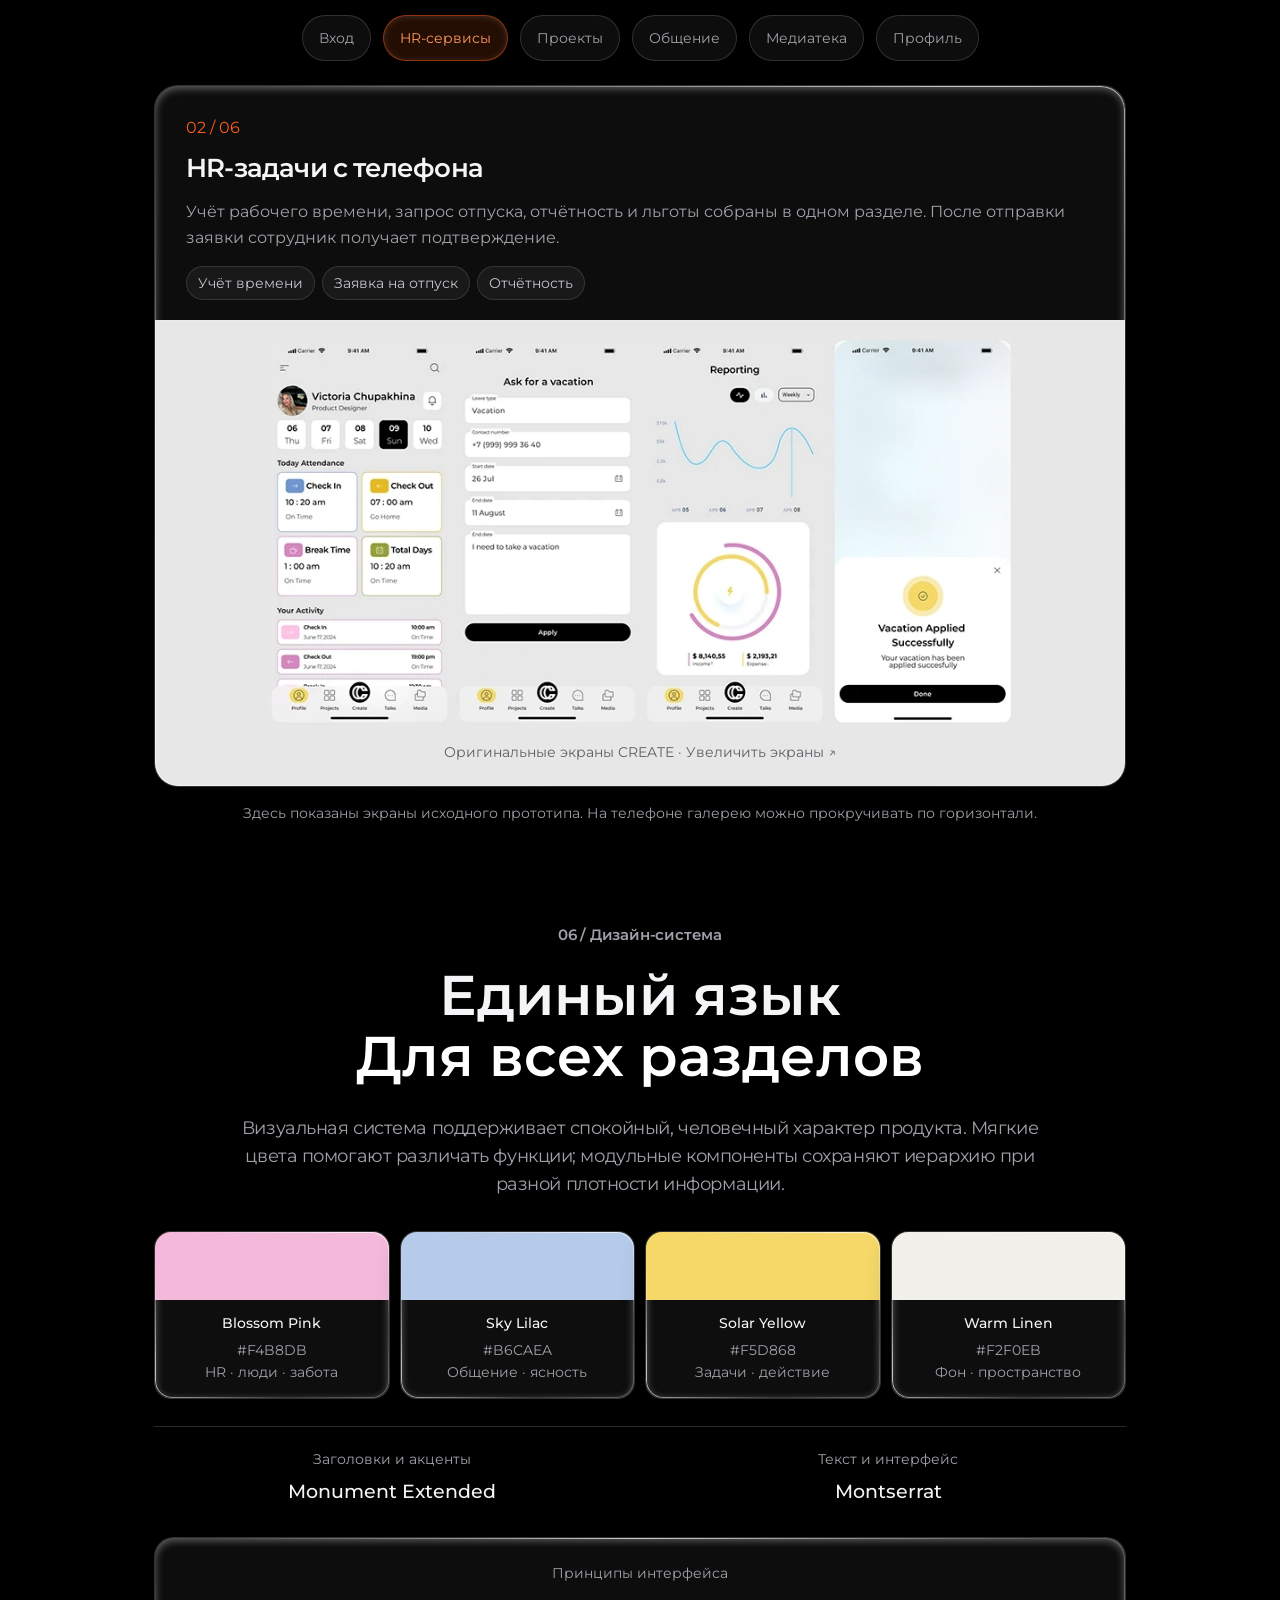
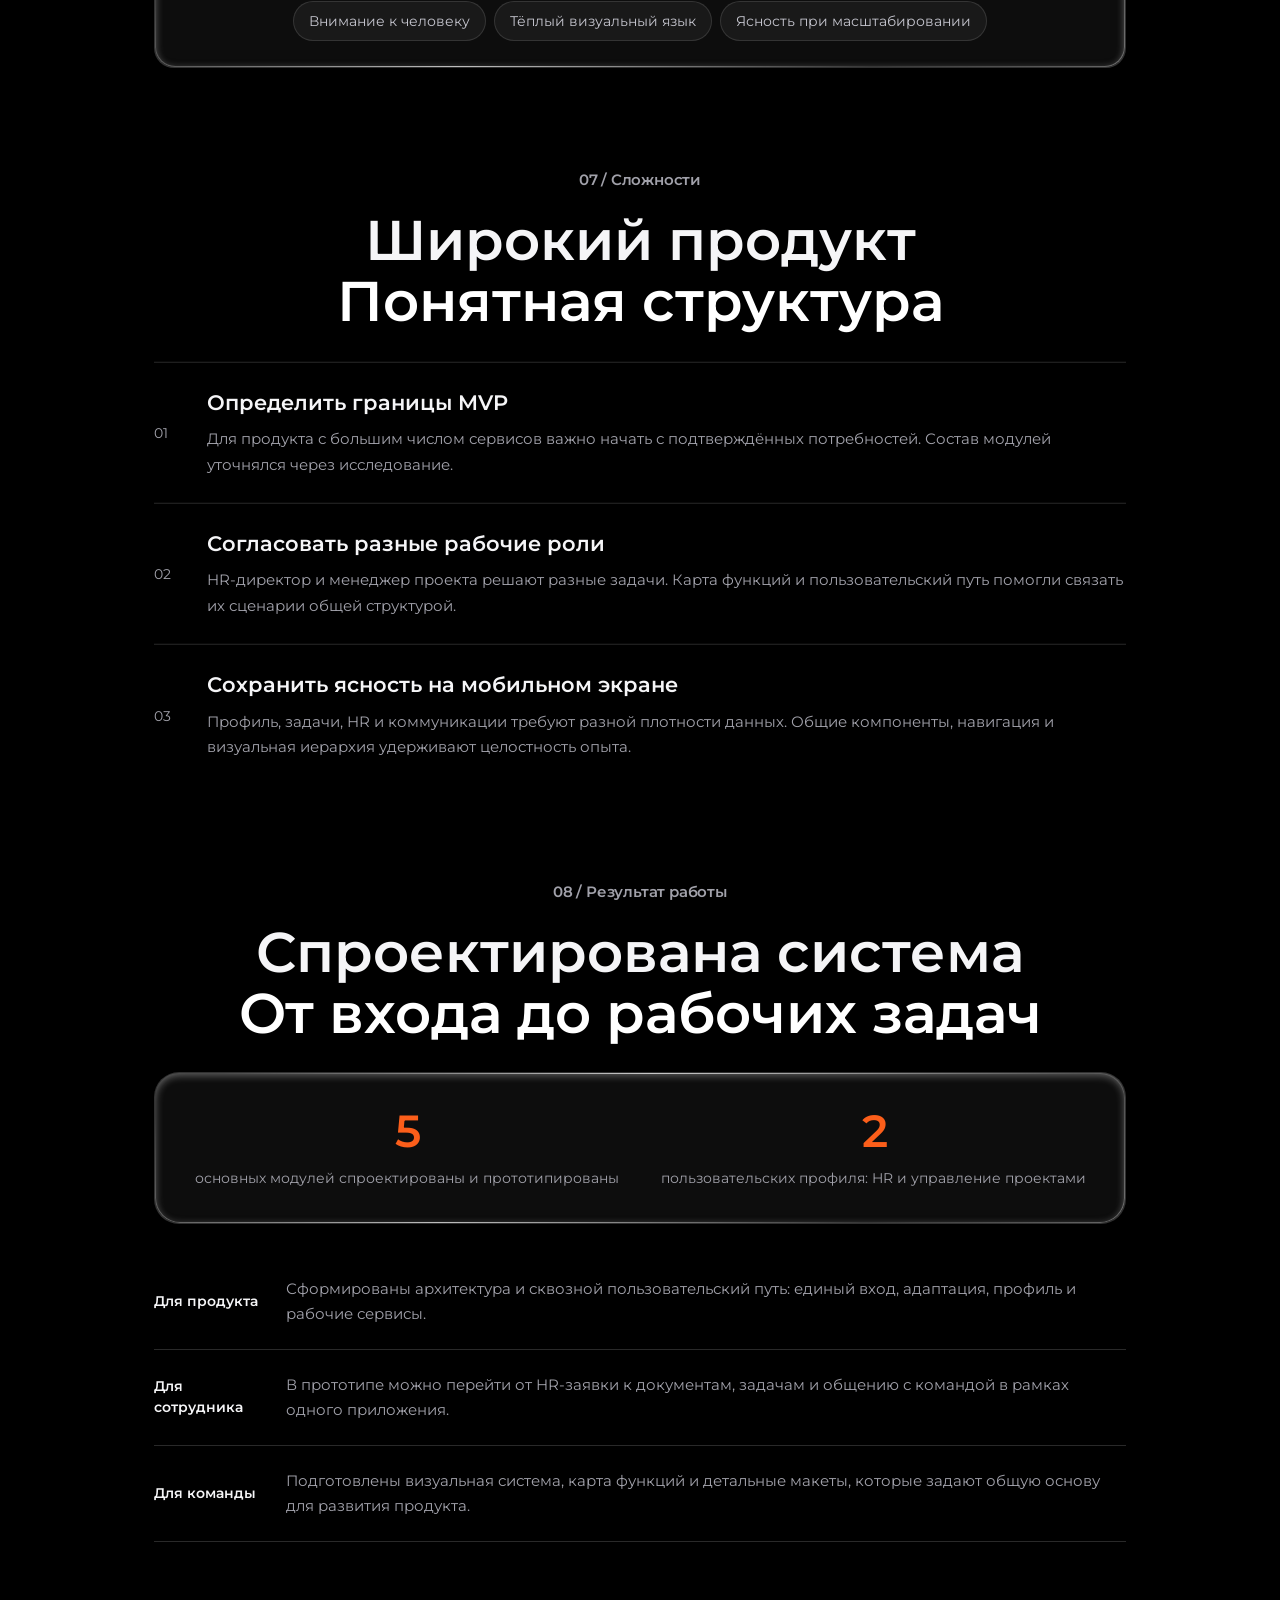
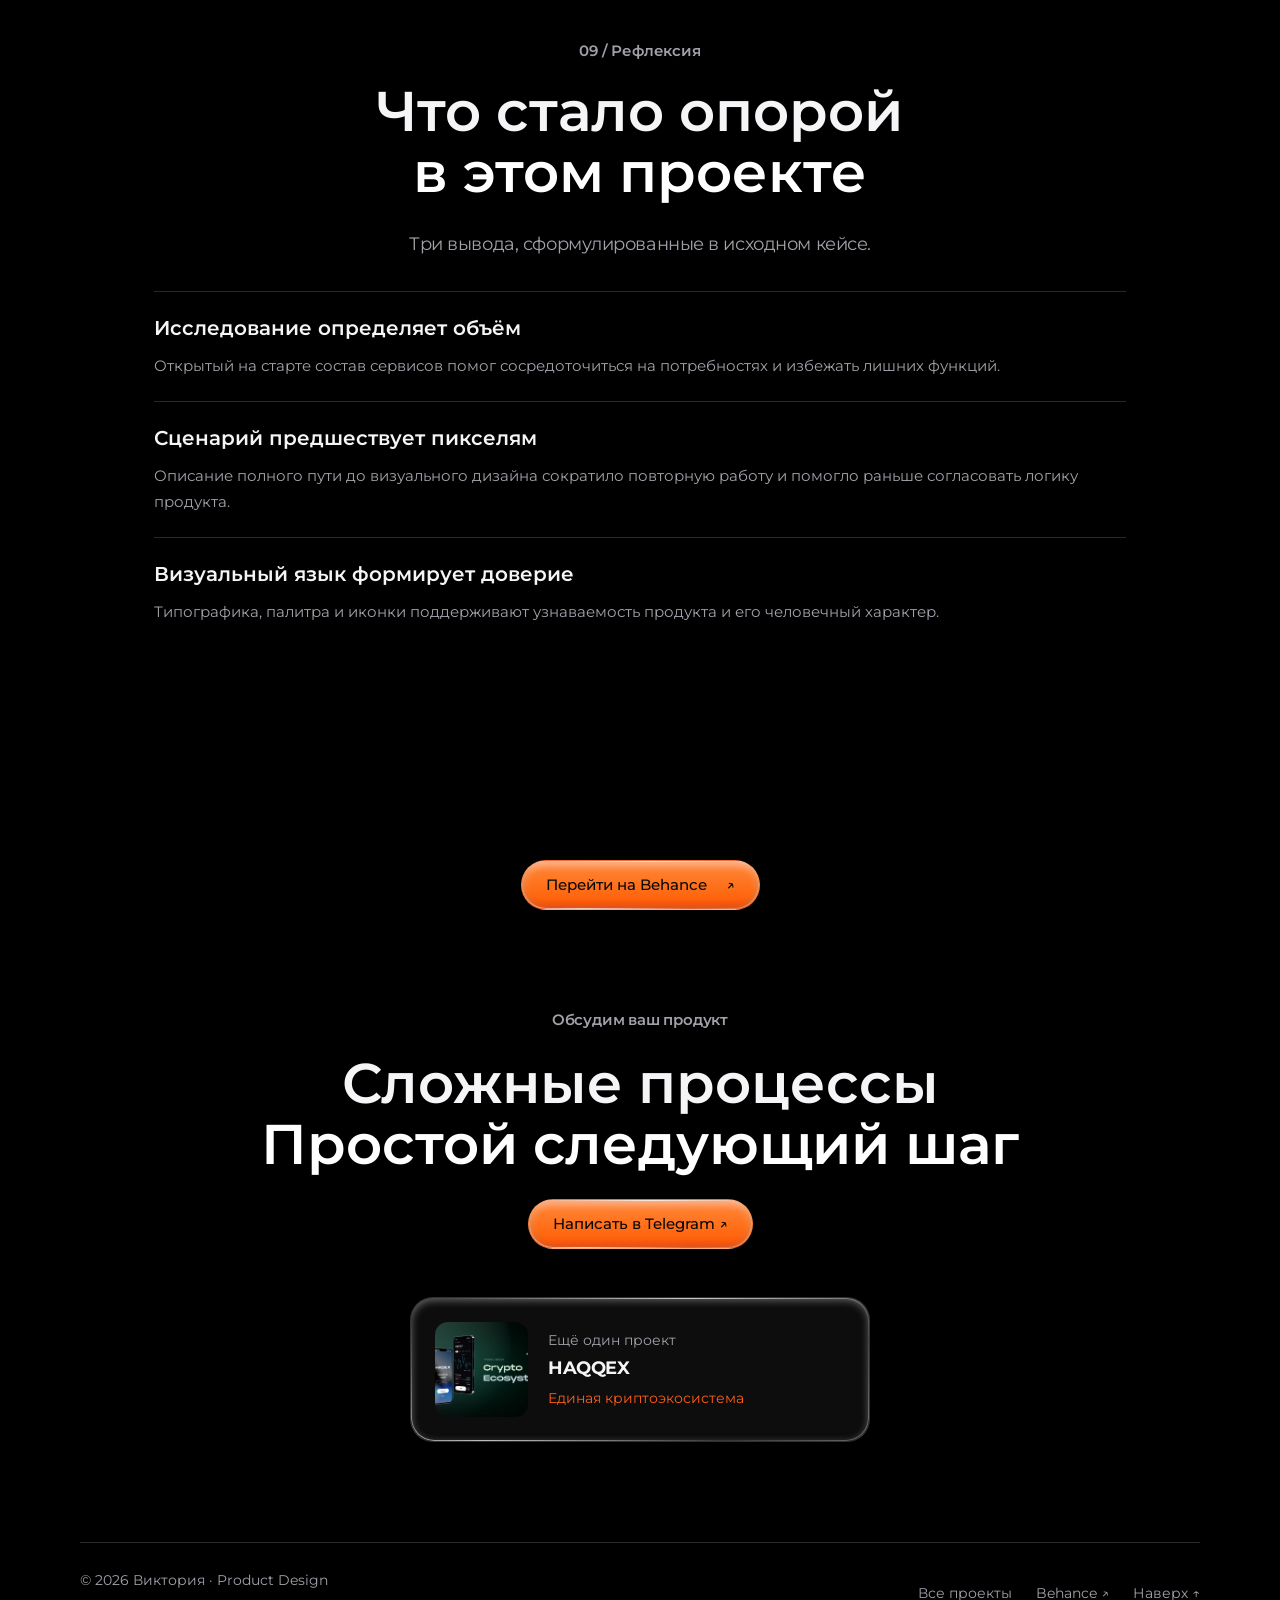
==== commit 86646f92: "Animate CREATE cover with supplied video and update hero heading" ====
--- a/case/create/index.html
+++ b/case/create/index.html
@@ -16,16 +16,16 @@
   <link rel="stylesheet" href="../../glass.css?v=readability-spacing-20261123">
   <link rel="stylesheet" href="../../css/case-create-glass.css?v=readability-spacing-20261123">
   <link rel="stylesheet" href="../../css/case-unified.css?v=readability-spacing-20261123">
-  <script src="../../js/case-create.js?v=readability-spacing-20261123" defer></script>
+  <script src="../../js/case-create.js?v=create-video-20261124" defer></script>
   <link rel="stylesheet" href="../../css/magic-cursor.css?v=readability-spacing-20261123">
   <script src="../../js/magic-cursor.js?v=magic-wand-20261119" defer></script>
   <link rel="alternate" type="text/plain" href="/readable/create.txt" title="Текстовая версия">
 <link rel="preload" href="../../assets/fonts/montserrat-variable.ttf" as="font" type="font/ttf" crossorigin>
-<link rel="stylesheet" href="../../css/case-figma.css?v=readability-spacing-20261123">
+<link rel="stylesheet" href="../../css/case-figma.css?v=create-video-20261124">
 <link rel="stylesheet" href="../../assets/fonts/montserrat.css?v=readability-spacing-20261123">
-<meta property="og:image" content="https://victoriaportfolio.github.io/assets/images/create-cover-20261123.png">
-<meta property="og:image:width" content="1499">
-<meta property="og:image:height" content="1049">
+<meta property="og:image" content="https://victoriaportfolio.github.io/assets/images/create-cover-20261124.jpg">
+<meta property="og:image:width" content="1920">
+<meta property="og:image:height" content="1080">
 <meta property="og:image:alt" content="CREATE — Corporate Assistant">
 <meta name="twitter:card" content="summary_large_image">
 <link rel="preload" href="../../assets/images/home-gradient-figma-20261122.webp" as="image">
@@ -47,7 +47,7 @@
     <div id="case-content">
  <section class="case-hero wrap"><a class="back-link" href="../../?lang=ru#work">← Все проекты</a><p class="case-label"><i aria-hidden="true"></i>CREATE · B2B SaaS · iOS · 2024</p><h1>Рабочий день
 <span>В одном приложении</span></h1><p class="case-intro">Спроектировала CREATE — коробочное решение для сотрудников банка, объединяющее HR-сервисы, рабочие задачи, внутренние коммуникации и документы в едином цифровом пространстве. Помогает быстрее решать повседневные рабочие вопросы и взаимодействовать с корпоративными сервисами прямо со смартфона.</p><dl class="case-facts"><div><dt>Продукт</dt><dd>CREATE · Corporate Assistant</dd></div><div><dt>Моя роль</dt><dd>Lead Product Designer</dd></div><div><dt>Объём работы</dt><dd>Discovery → UX/UI → Прототип</dd></div><div><dt>Платформа</dt><dd>iOS · B2B SaaS · 2024</dd></div></dl><div class="case-metrics"><div class="case-metric"><strong>5</strong><span>основных модулей</span></div><div class="case-metric"><strong>2</strong><span>пользовательских профиля</span></div><div class="case-metric"><strong>SSO</strong><span>единый вход в сервисы</span></div></div></section>
- <figure class="wrap create-cover"><img src="../../assets/images/create-cover-20261123.png" alt="CORPORATE ASSISTANT / 2024 — CREATE · Corporate Assistant" width="1499" height="1049" fetchpriority="high"></figure>
+ <figure class="wrap create-cover"><video data-case-cover-video src="../../assets/cases/create/demo/create-cover-20261124.mp4" poster="../../assets/images/create-cover-20261124.jpg" autoplay muted loop playsinline preload="auto" width="1920" height="1080" aria-label="CORPORATE ASSISTANT / 2024 — CREATE · Corporate Assistant"></video></figure>
  <div class="case-layout wrap"><nav class="case-toc" aria-label="В этом кейсе"><p>В этом кейсе</p><a href="#overview">О проекте</a><a href="#problem">Проблема</a><a href="#insight">Вывод</a><a href="#research">Исследования</a><a href="#design">Экраны</a><a href="#system">Дизайн-система</a><a href="#challenges">Сложности</a><a href="#results">Результаты</a><a href="#reflection">Рефлексия</a></nav><div class="case-body">
  <section class="case-section" id="overview"><p class="eyebrow">01 / Кейс за 30 секунд</p><h2>Пять модулей<br>
 
--- a/css/case-figma.css
+++ b/css/case-figma.css
@@ -79,3 +79,5 @@
   .case-figma.case-page .case-next { padding: 20px; }
   .case-figma.case-page .case-bottom { padding-bottom: 64px; }
 }
+
+.case-figma.case-page .create-cover video { display: block; width: 100%; height: auto; aspect-ratio: 16 / 9; object-fit: contain; border-radius: 20px; }
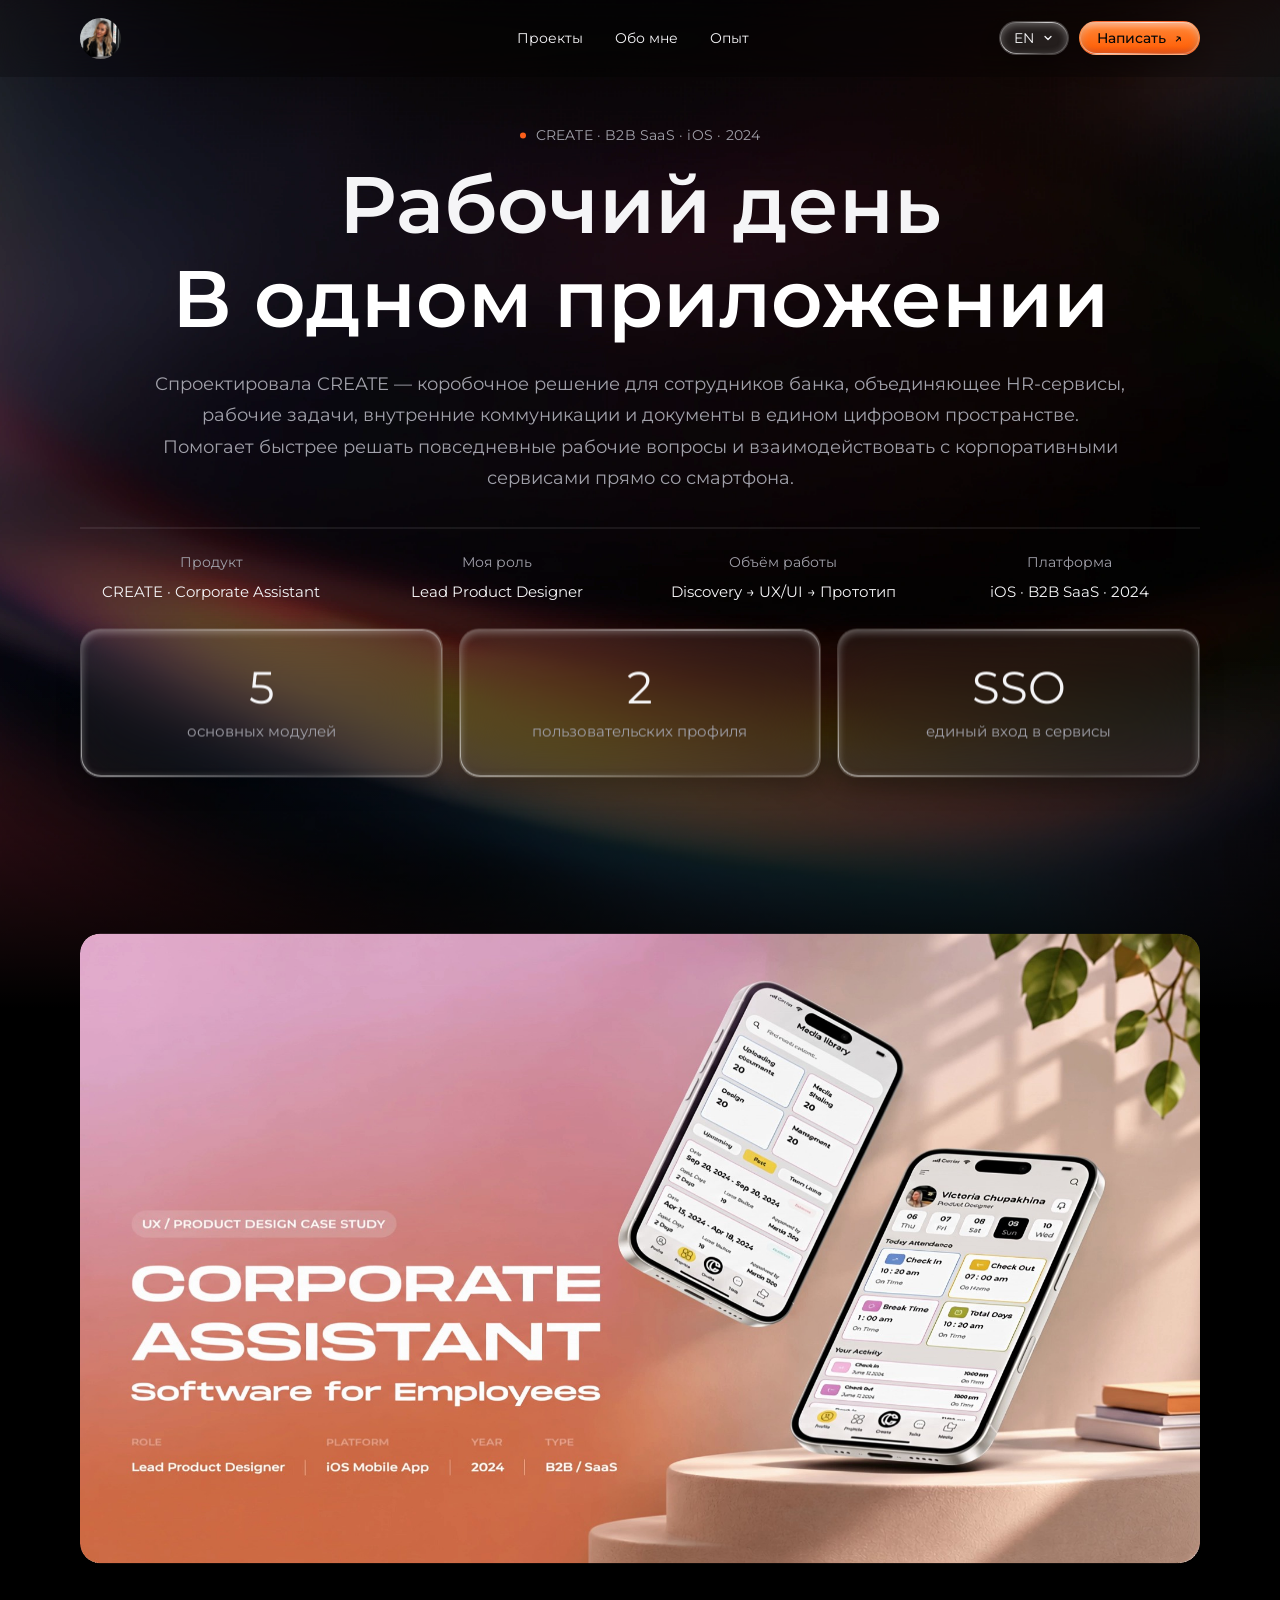
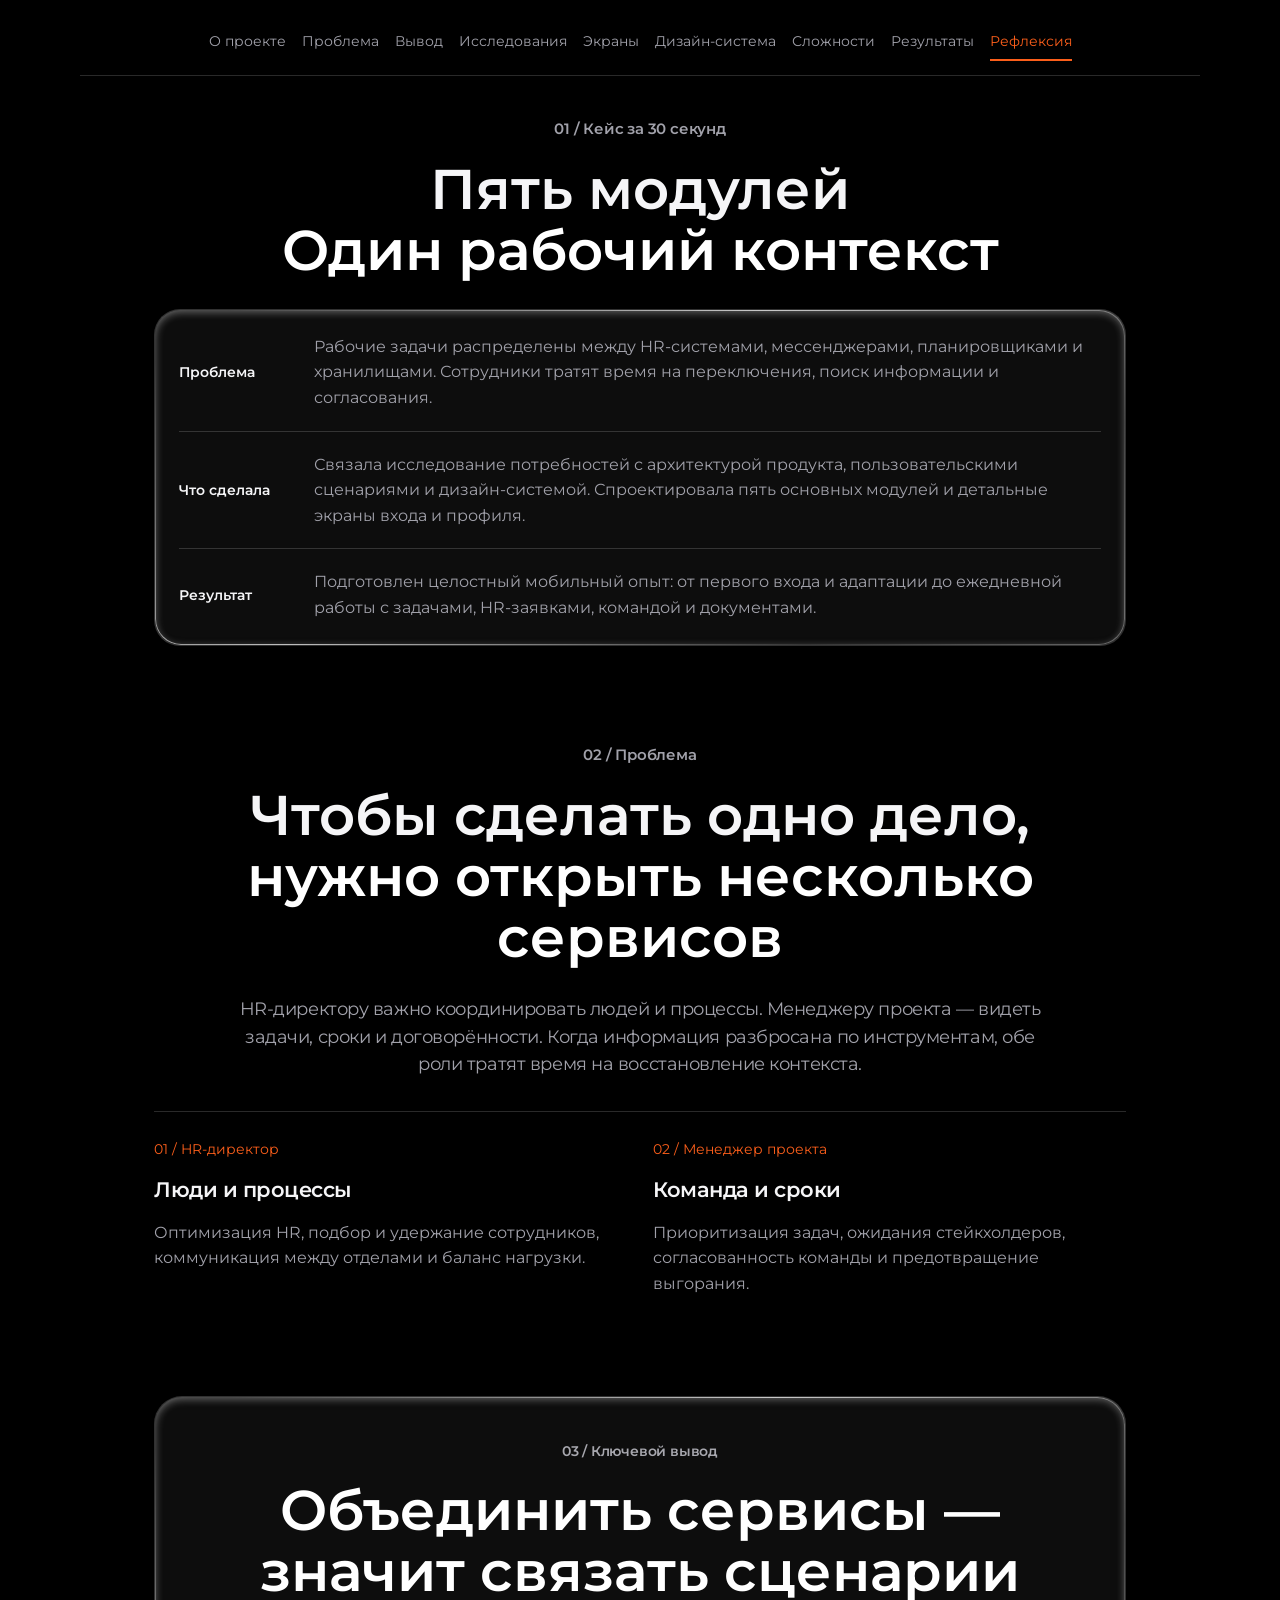
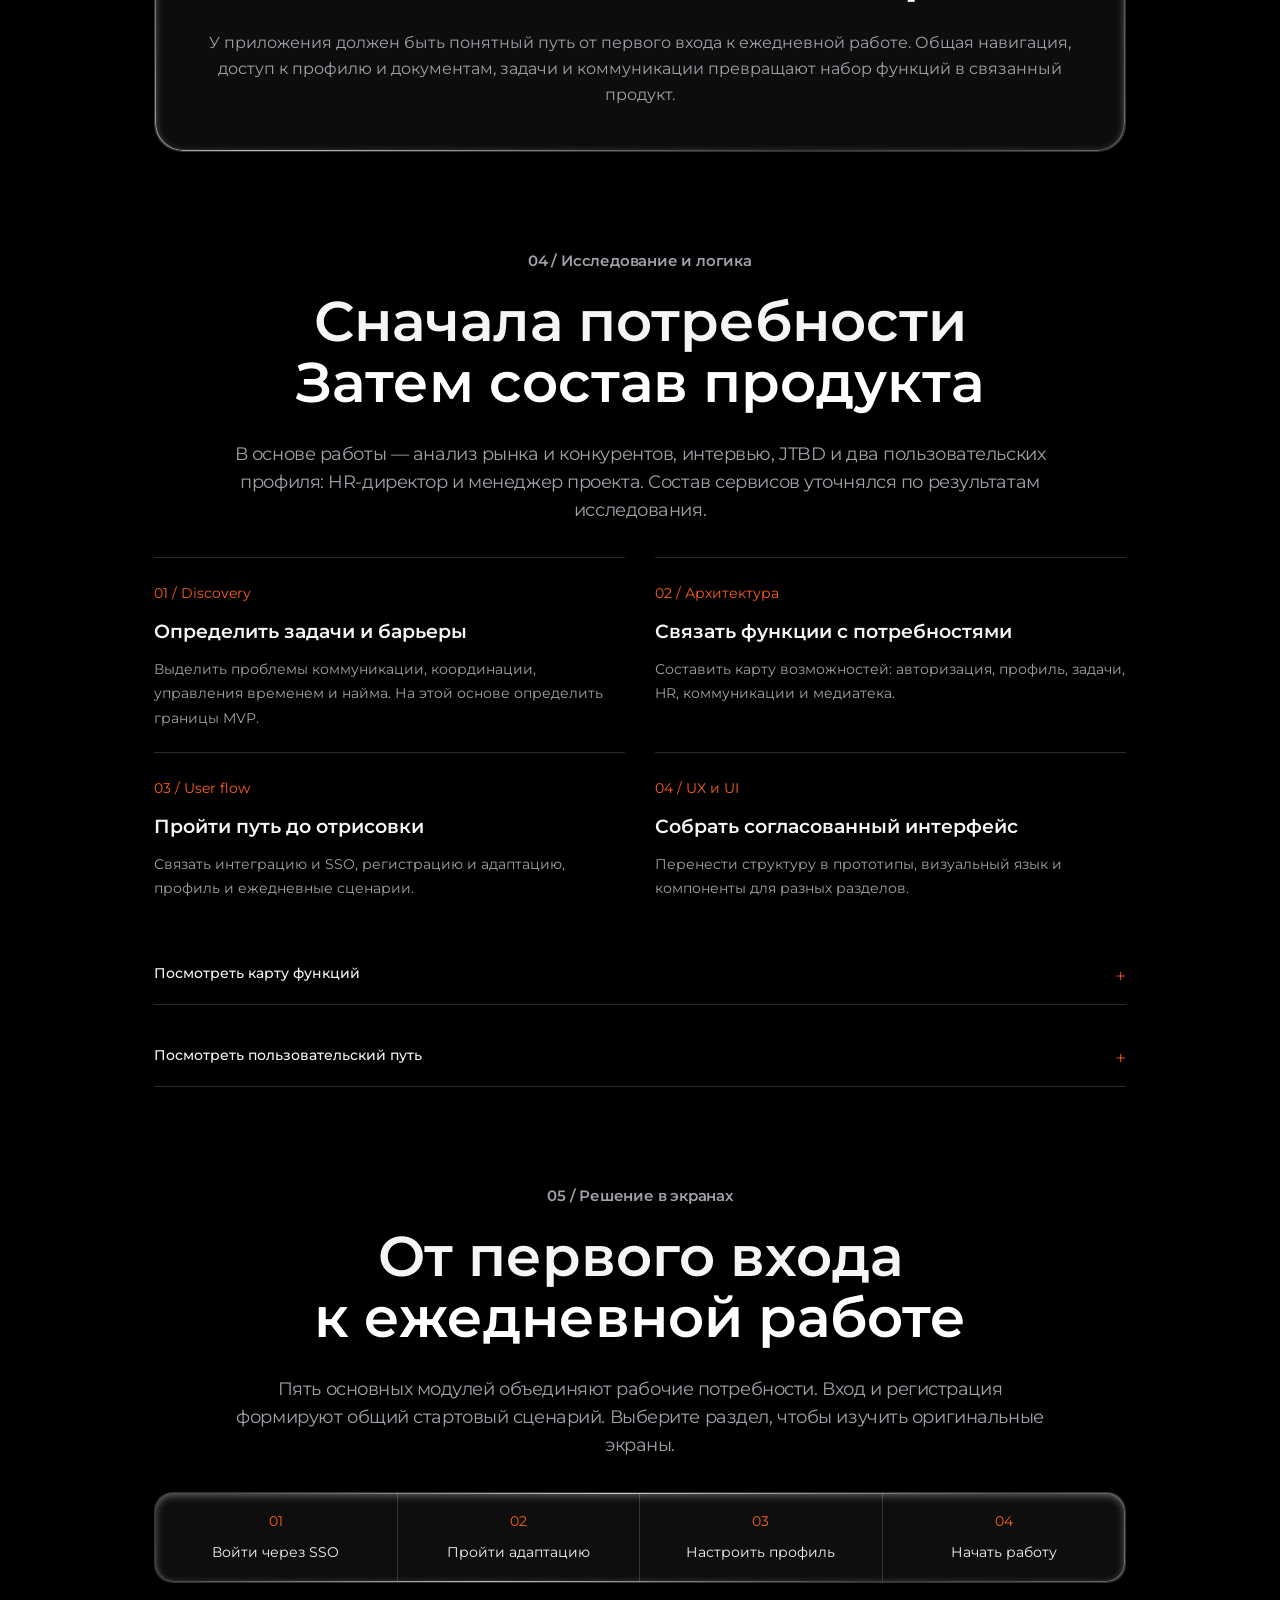
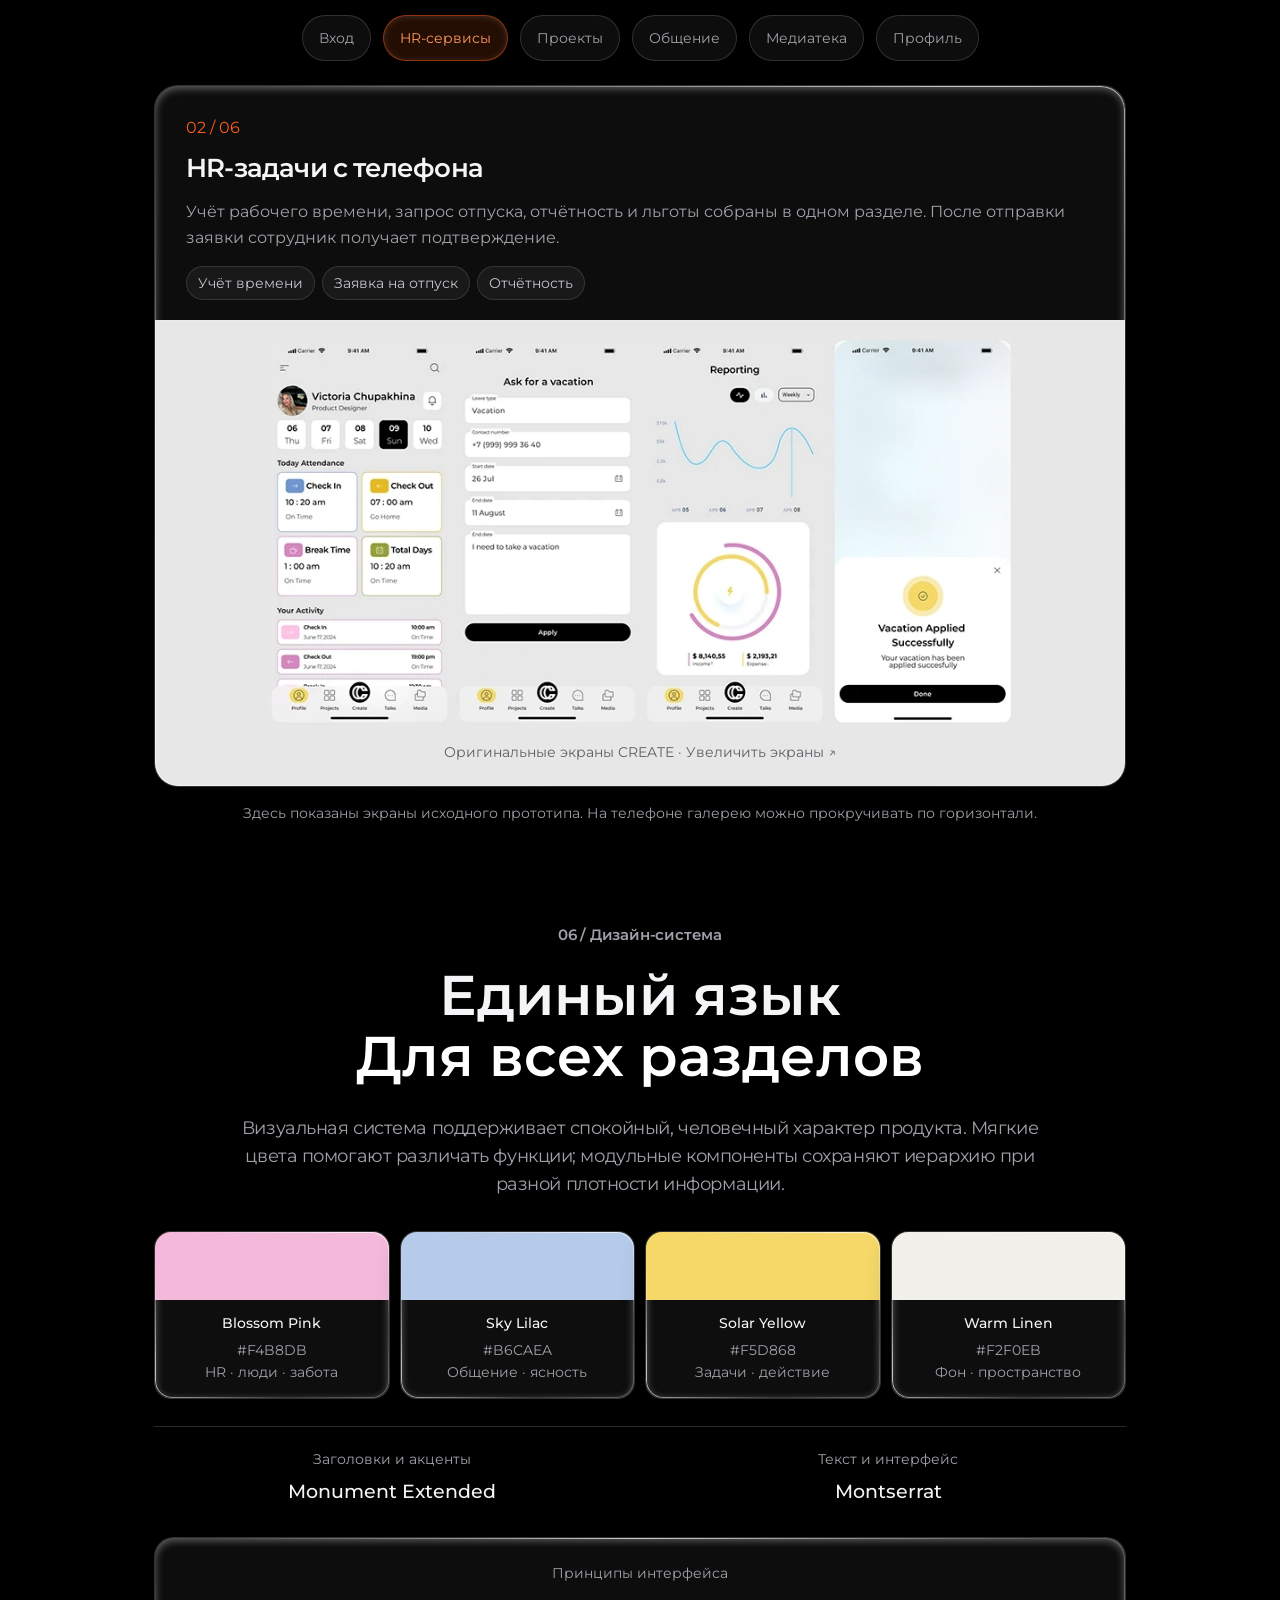
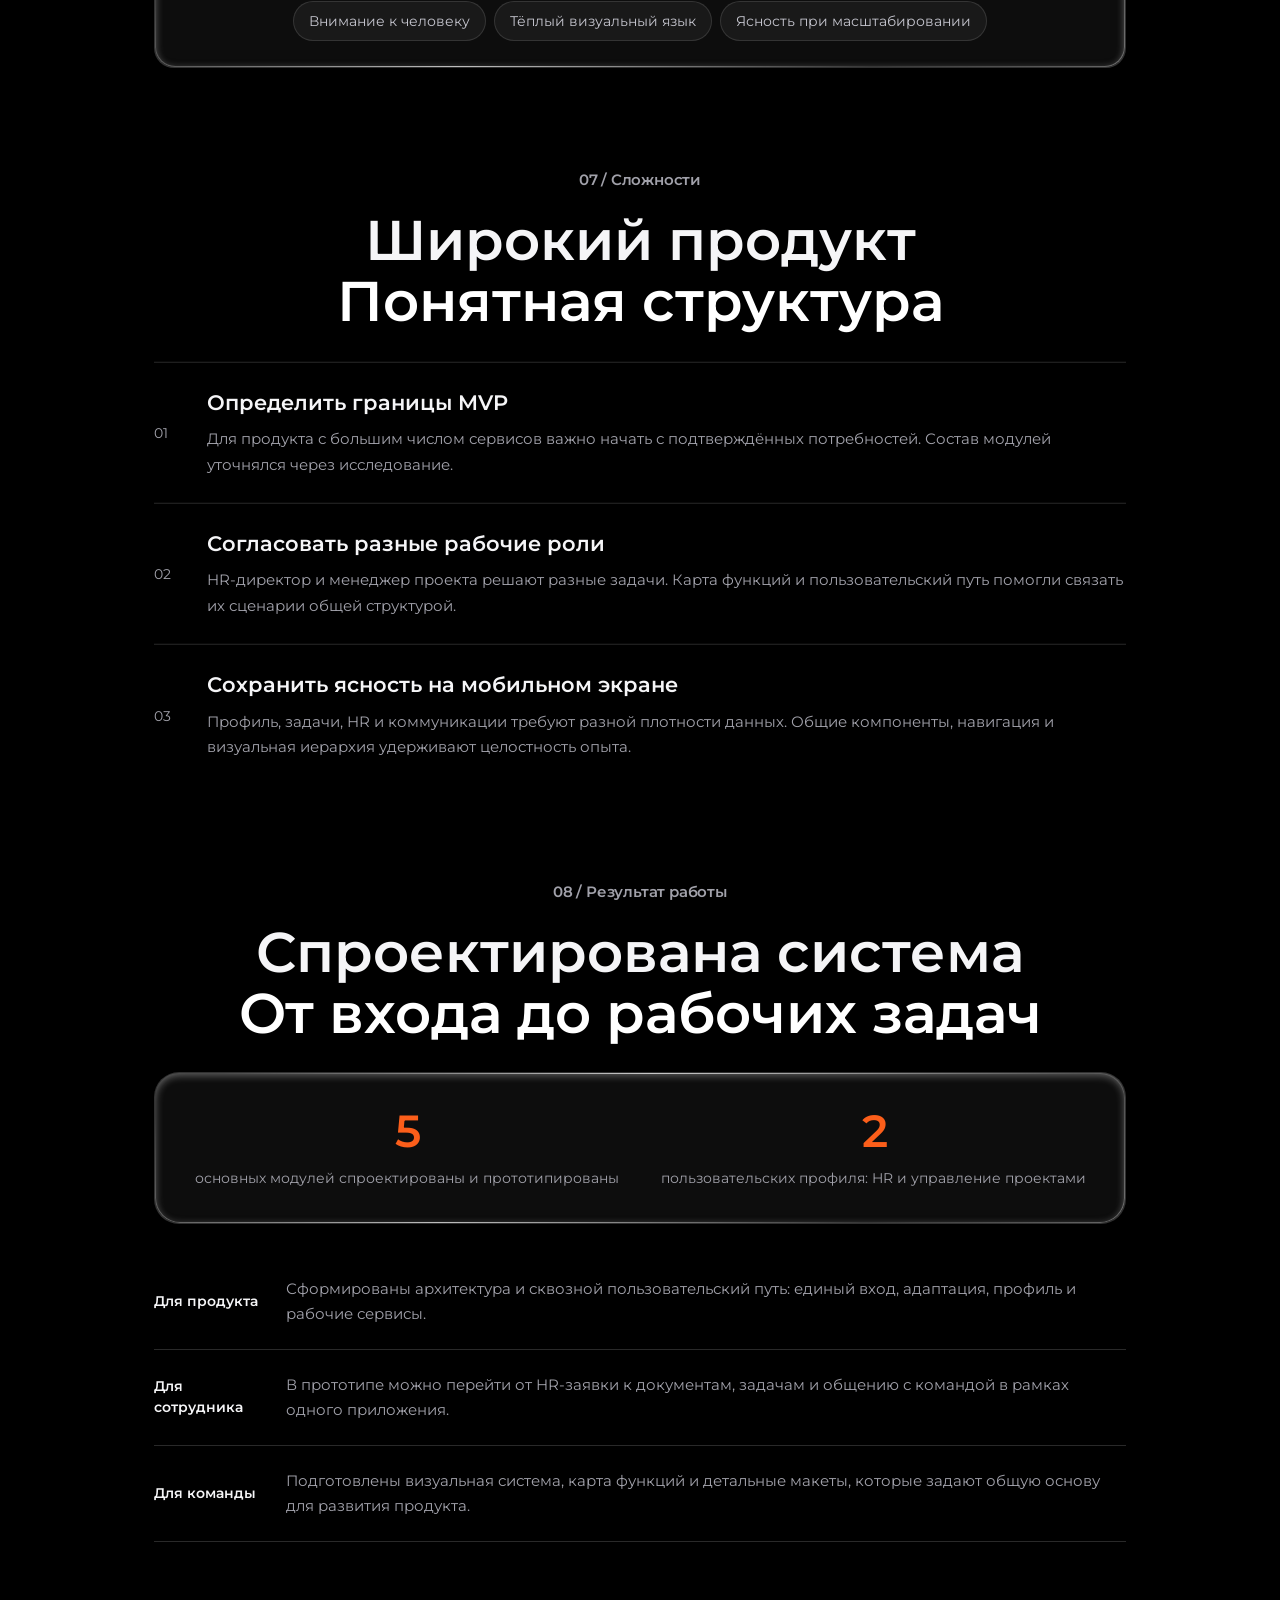
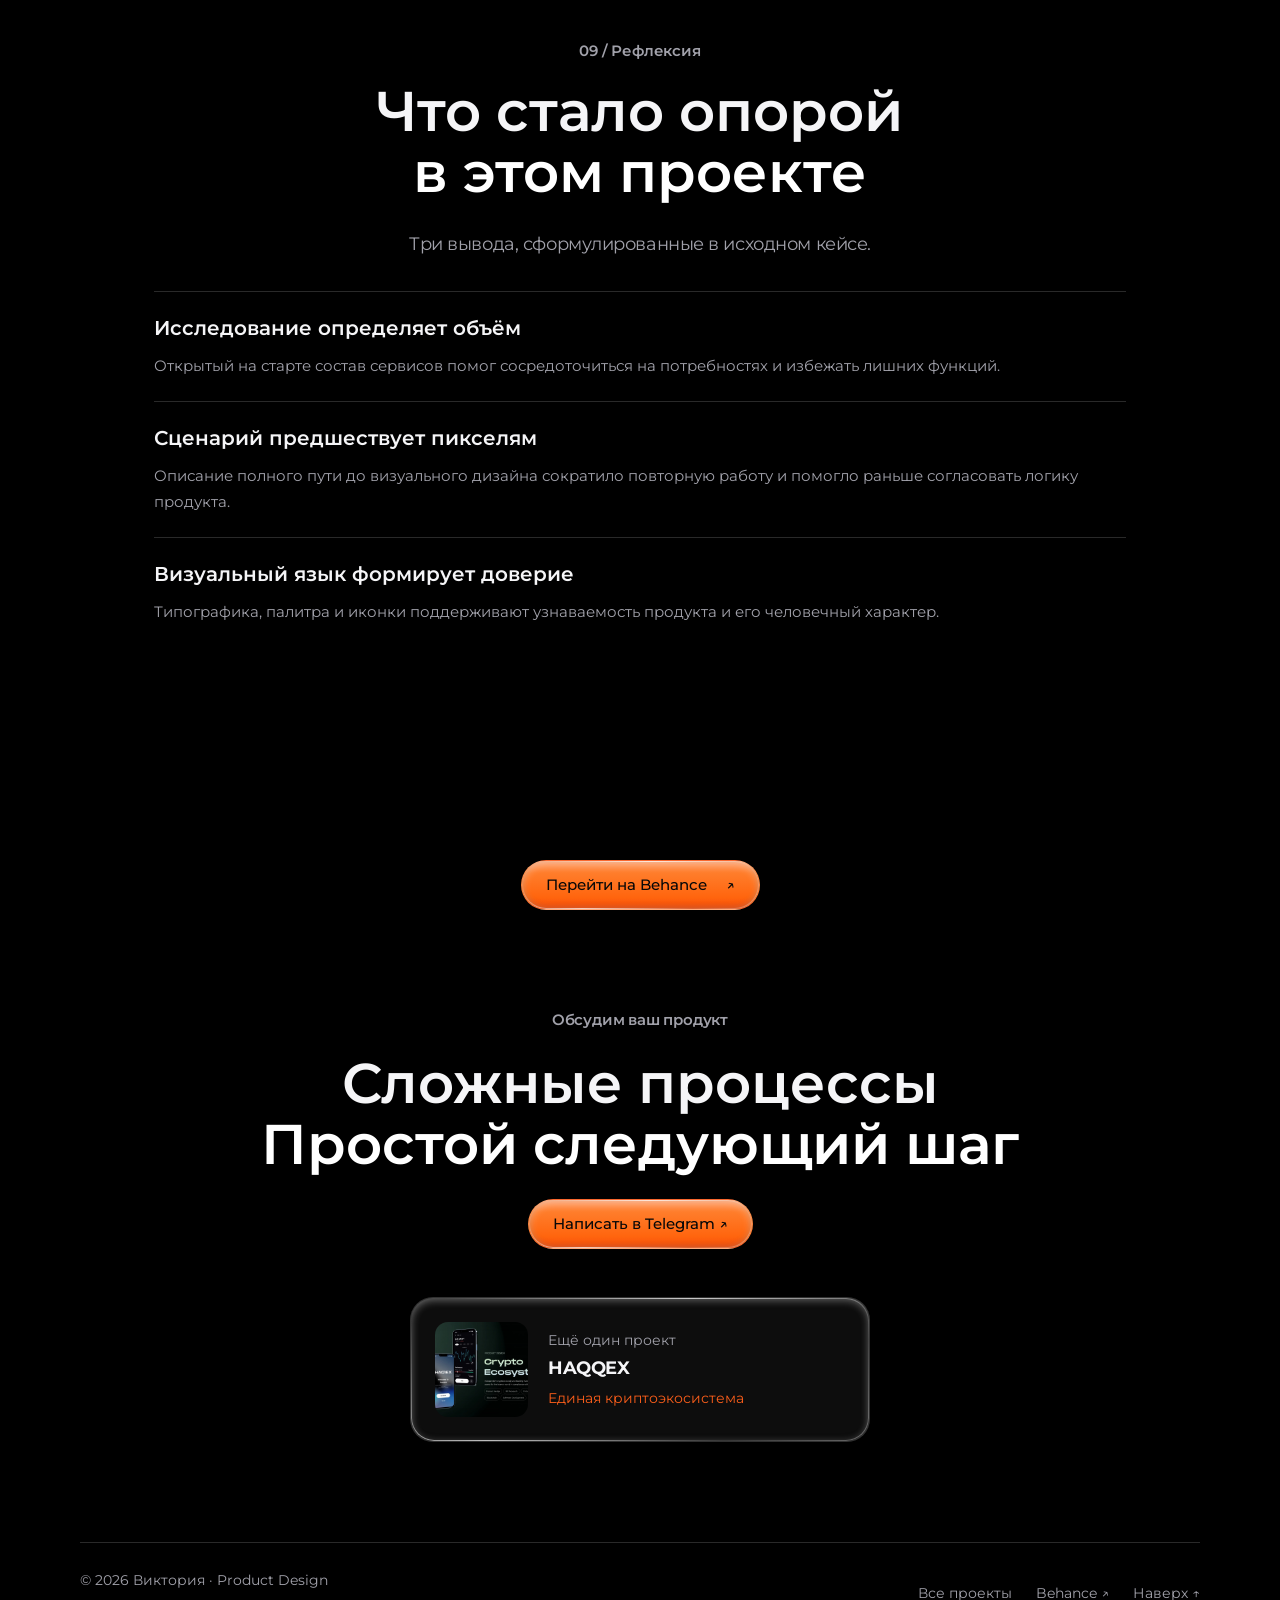
==== commit 5b2fa8e9: "Use supplied looping video for HAQQEX cover" ====
--- a/case/create/index.html
+++ b/case/create/index.html
@@ -15,8 +15,8 @@
   <link rel="stylesheet" href="../../css/case-create.css?v=readability-spacing-20261123">
   <link rel="stylesheet" href="../../glass.css?v=readability-spacing-20261123">
   <link rel="stylesheet" href="../../css/case-create-glass.css?v=readability-spacing-20261123">
-  <link rel="stylesheet" href="../../css/case-unified.css?v=readability-spacing-20261123">
-  <script src="../../js/case-create.js?v=create-video-20261124" defer></script>
+  <link rel="stylesheet" href="../../css/case-unified.css?v=haqqex-video-20261124">
+  <script src="../../js/case-create.js?v=haqqex-video-20261124" defer></script>
   <link rel="stylesheet" href="../../css/magic-cursor.css?v=readability-spacing-20261123">
   <script src="../../js/magic-cursor.js?v=magic-wand-20261119" defer></script>
   <link rel="alternate" type="text/plain" href="/readable/create.txt" title="Текстовая версия">
@@ -78,7 +78,7 @@
 <span class="heading-accent">в этом проекте</span></h2><p class="body-copy">Три вывода, сформулированные в исходном кейсе.</p><ul class="reflection-list"><li><h3>Исследование определяет объём</h3><p>Открытый на старте состав сервисов помог сосредоточиться на потребностях и избежать лишних функций.</p></li><li><h3>Сценарий предшествует пикселям</h3><p>Описание полного пути до визуального дизайна сократило повторную работу и помогло раньше согласовать логику продукта.</p></li><li><h3>Визуальный язык формирует доверие</h3><p>Типографика, палитра и иконки поддерживают узнаваемость продукта и его человечный характер.</p></li></ul></section>
  </div></div><section class="case-full-link wrap" id="full-case"><a class="button primary" href="https://www.behance.net/gallery/209329083/CREATE-(Corporate-assistant)-Software-for-HR" target="_blank" rel="noopener">Перейти на Behance<span aria-hidden="true">↗</span></a></section><section class="case-bottom"><div class="case-bottom-inner wrap"><div><p class="eyebrow">Обсудим ваш продукт</p><h2>Сложные процессы<br>
 
-<span class="heading-accent">Простой следующий шаг</span></h2><a class="button primary" href="https://t.me/victoriachupakhina28" target="_blank" rel="noopener">Написать в Telegram ↗</a></div><a class="case-next" href="https://www.behance.net/gallery/171243765/HAQQEX" target="_blank" rel="noopener"><img src="../../assets/cases/haqqex/hero.webp" alt="HAQQEX" loading="lazy" width="93" height="95"><div><small>Ещё один проект</small><h3>HAQQEX</h3><span>Единая криптоэкосистема</span></div></a></div></section></div>
+<span class="heading-accent">Простой следующий шаг</span></h2><a class="button primary" href="https://t.me/victoriachupakhina28" target="_blank" rel="noopener">Написать в Telegram ↗</a></div><a class="case-next" href="https://www.behance.net/gallery/171243765/HAQQEX" target="_blank" rel="noopener"><img src="../../assets/images/haqqex-cover-20261124.jpg" alt="HAQQEX" loading="lazy" width="93" height="95"><div><small>Ещё один проект</small><h3>HAQQEX</h3><span>Единая криптоэкосистема</span></div></a></div></section></div>
   </main>
   <footer class="footer wrap"><p>© 2026 <span data-copy="name">Виктория</span> · Product Design</p><div><a href="../../#work" data-copy="allWork">Все проекты</a><a href="https://www.behance.net/victoriabraf2f" target="_blank" rel="noopener">Behance ↗</a><a href="#main" data-copy="top">Наверх ↑</a></div></footer>
   <dialog id="screen-dialog" class="screen-dialog" aria-label="Экран продукта"><button class="dialog-close" type="button" autofocus aria-label="Закрыть">×</button><img id="dialog-image" alt="" width="1920" height="1366"></dialog>
--- a/css/case-unified.css
+++ b/css/case-unified.css
@@ -115,3 +115,5 @@
   .case-unified.case-page .case-section .body-copy { font-size: 17px; }
   .case-unified.case-page .case-next { padding: 20px; }
 }
+
+.case-unified.haqqex-page .case-showcase > video { display: block; width: 100%; height: auto; aspect-ratio: 16 / 9; object-fit: contain; border-radius: 20px; }
